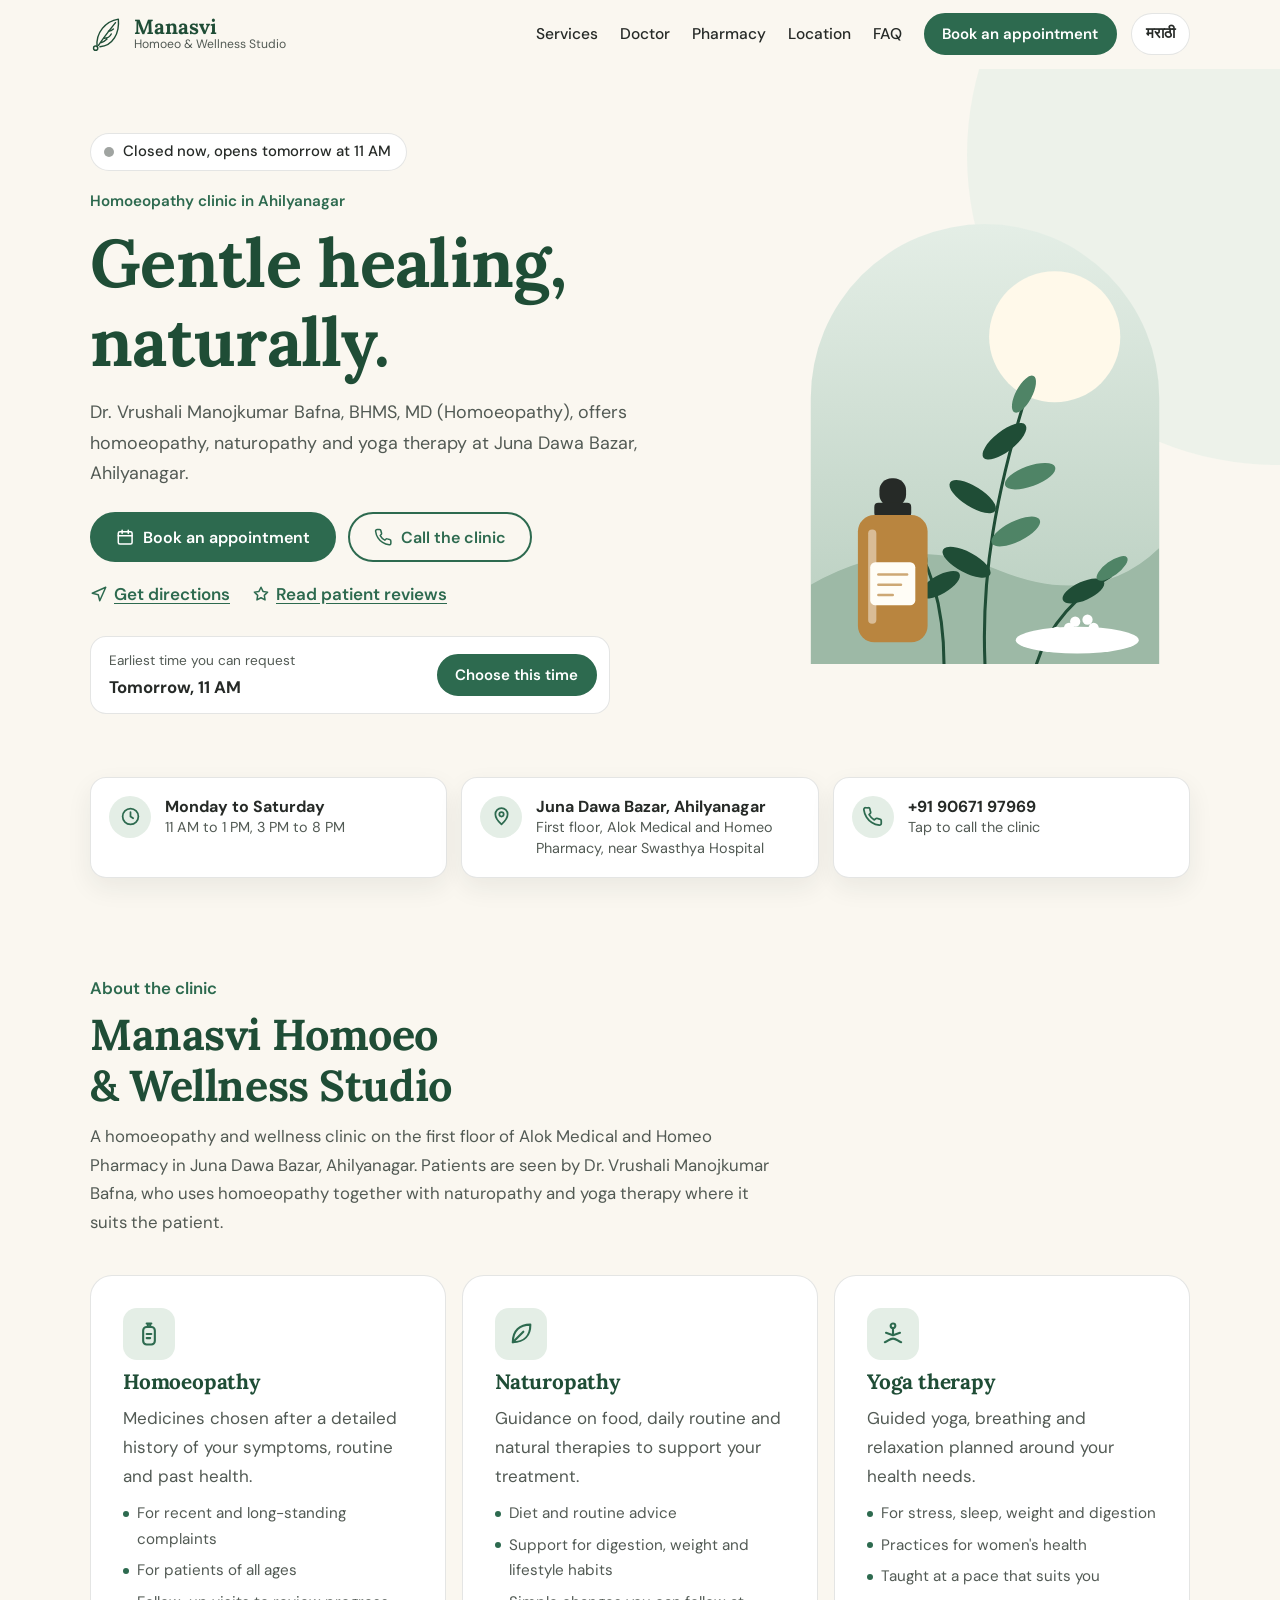
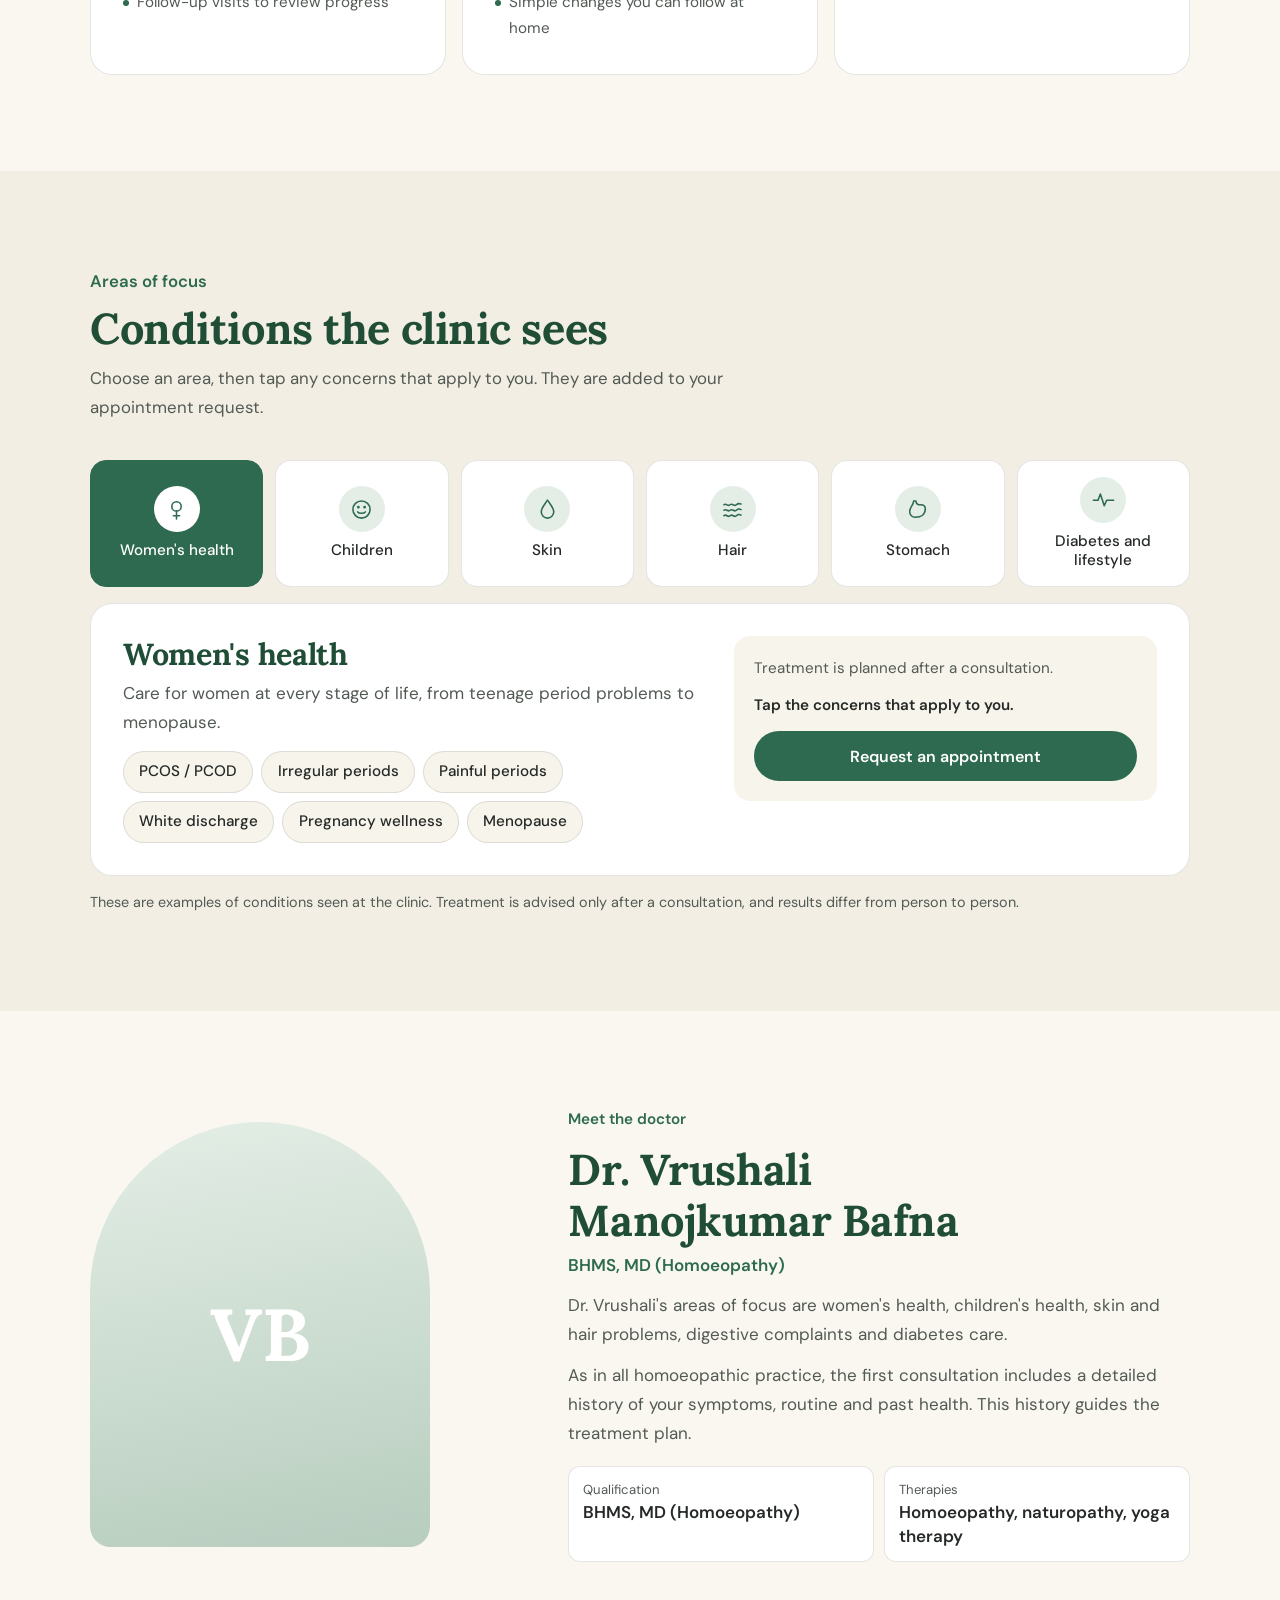
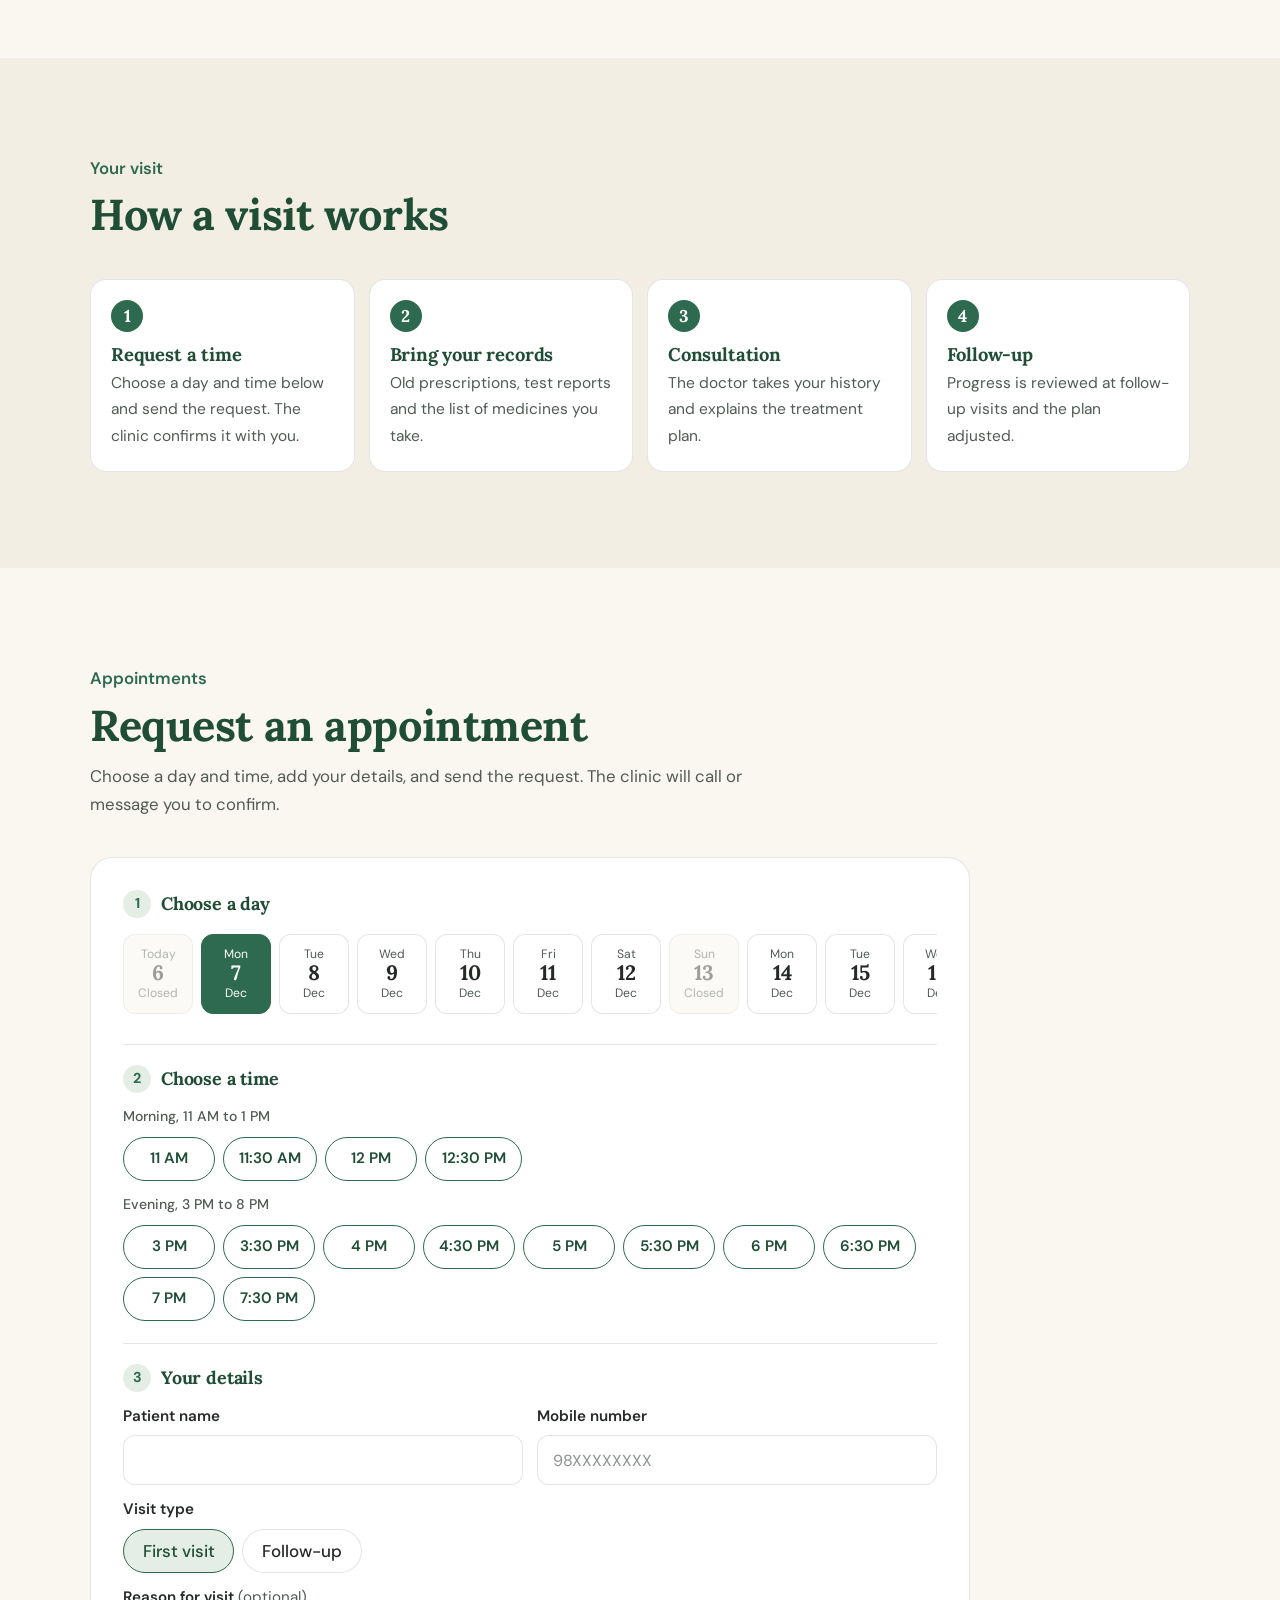
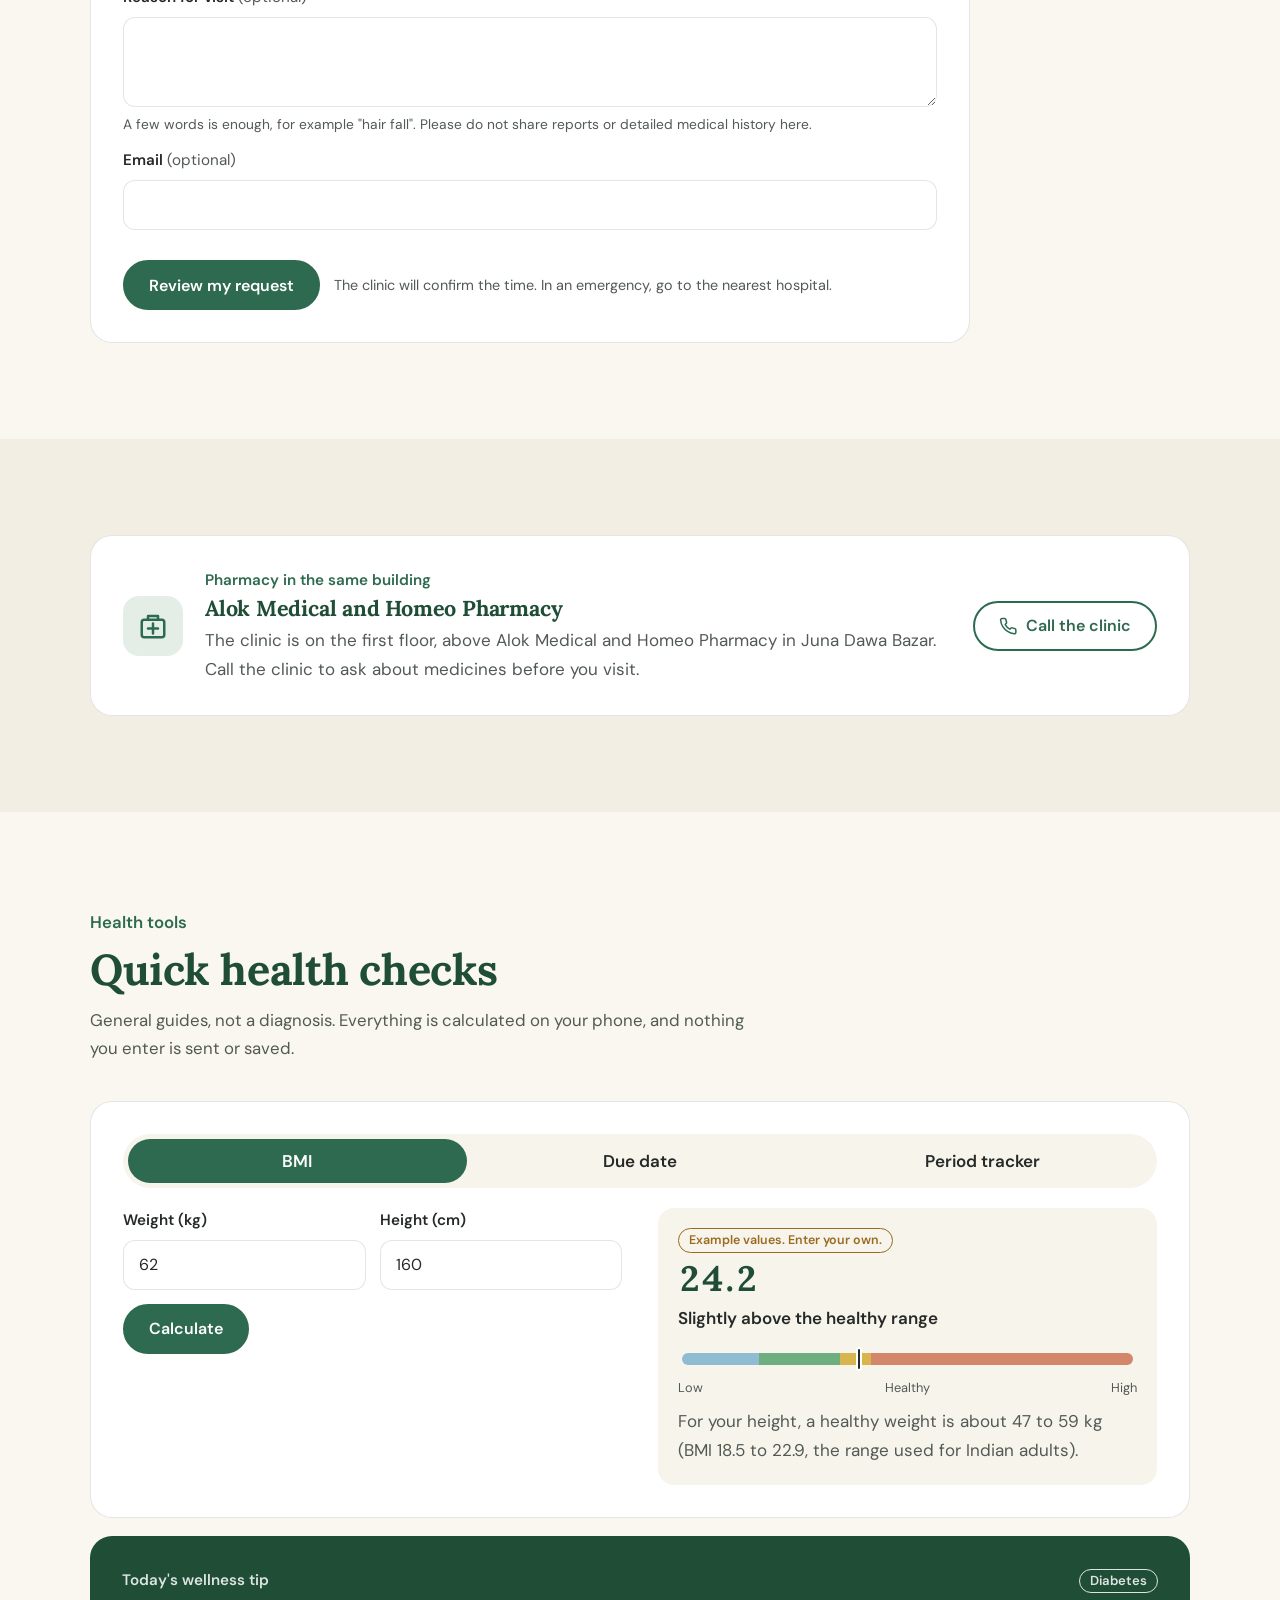
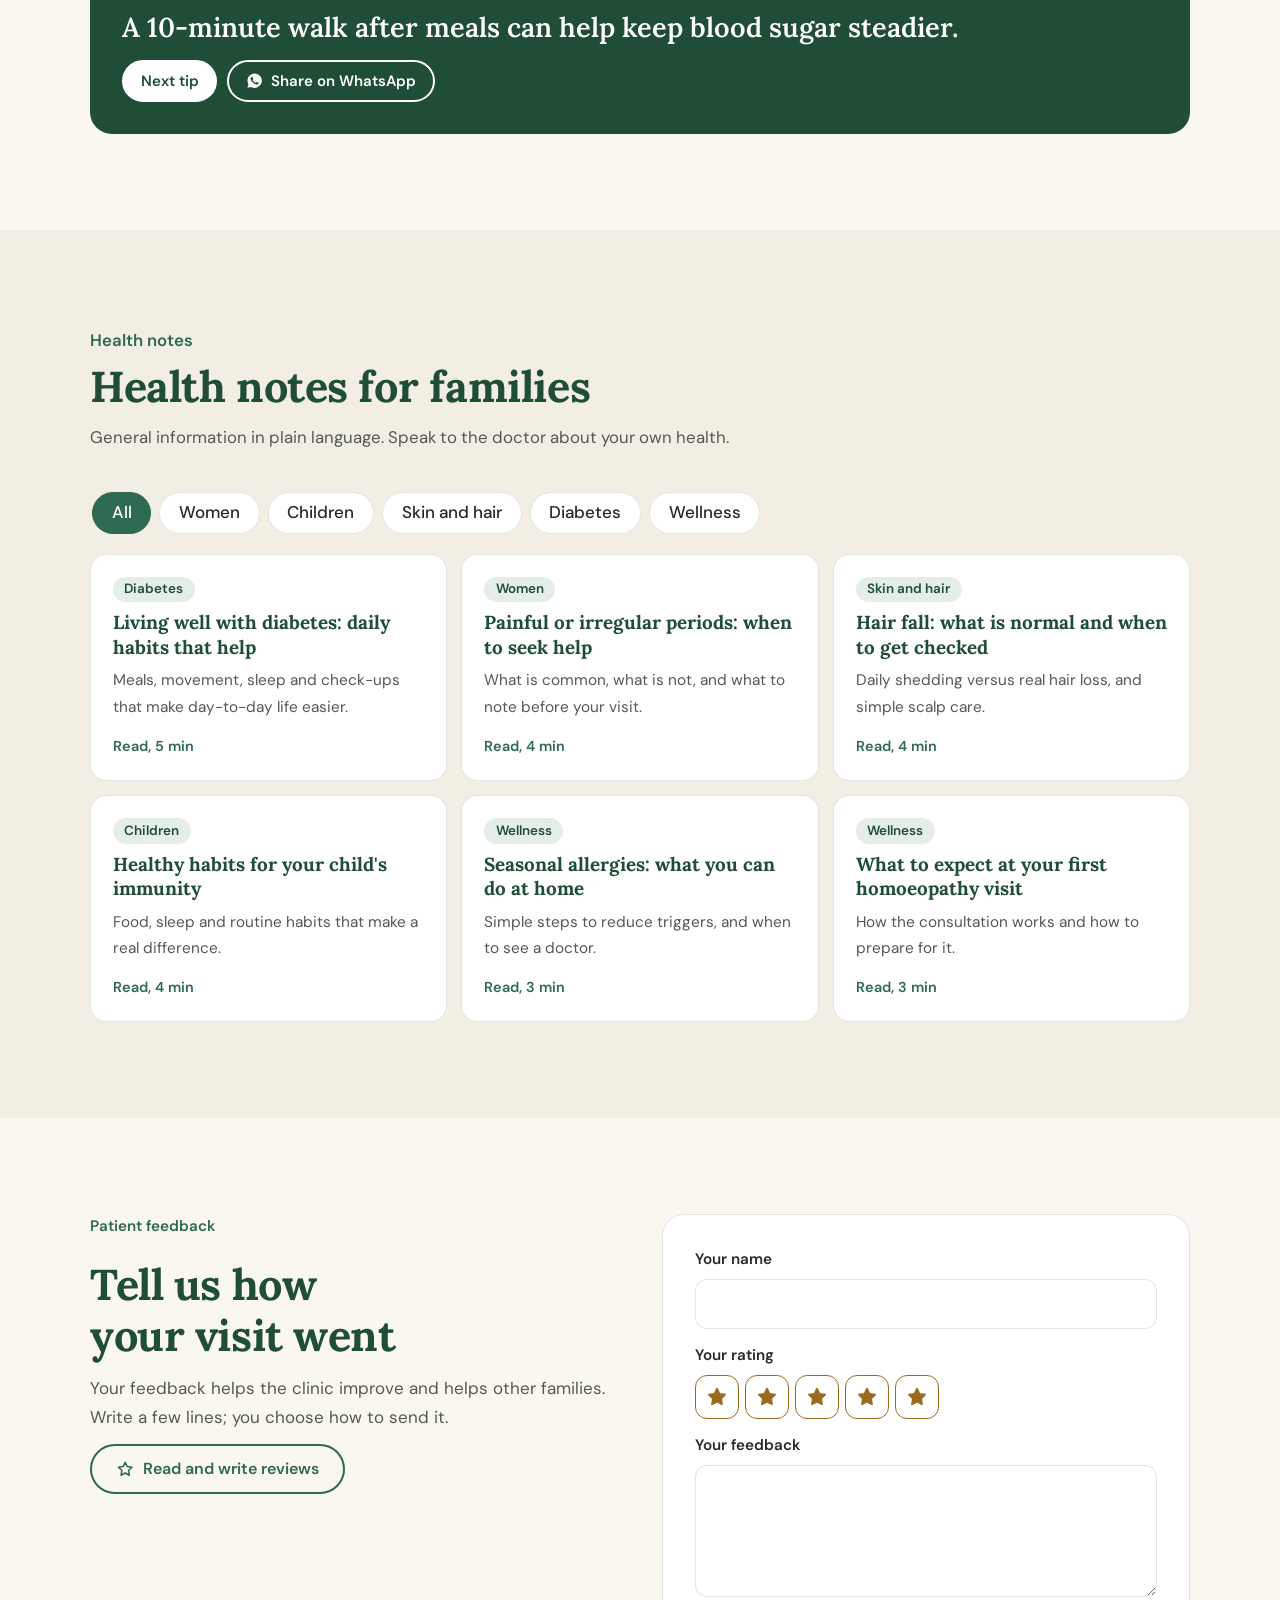
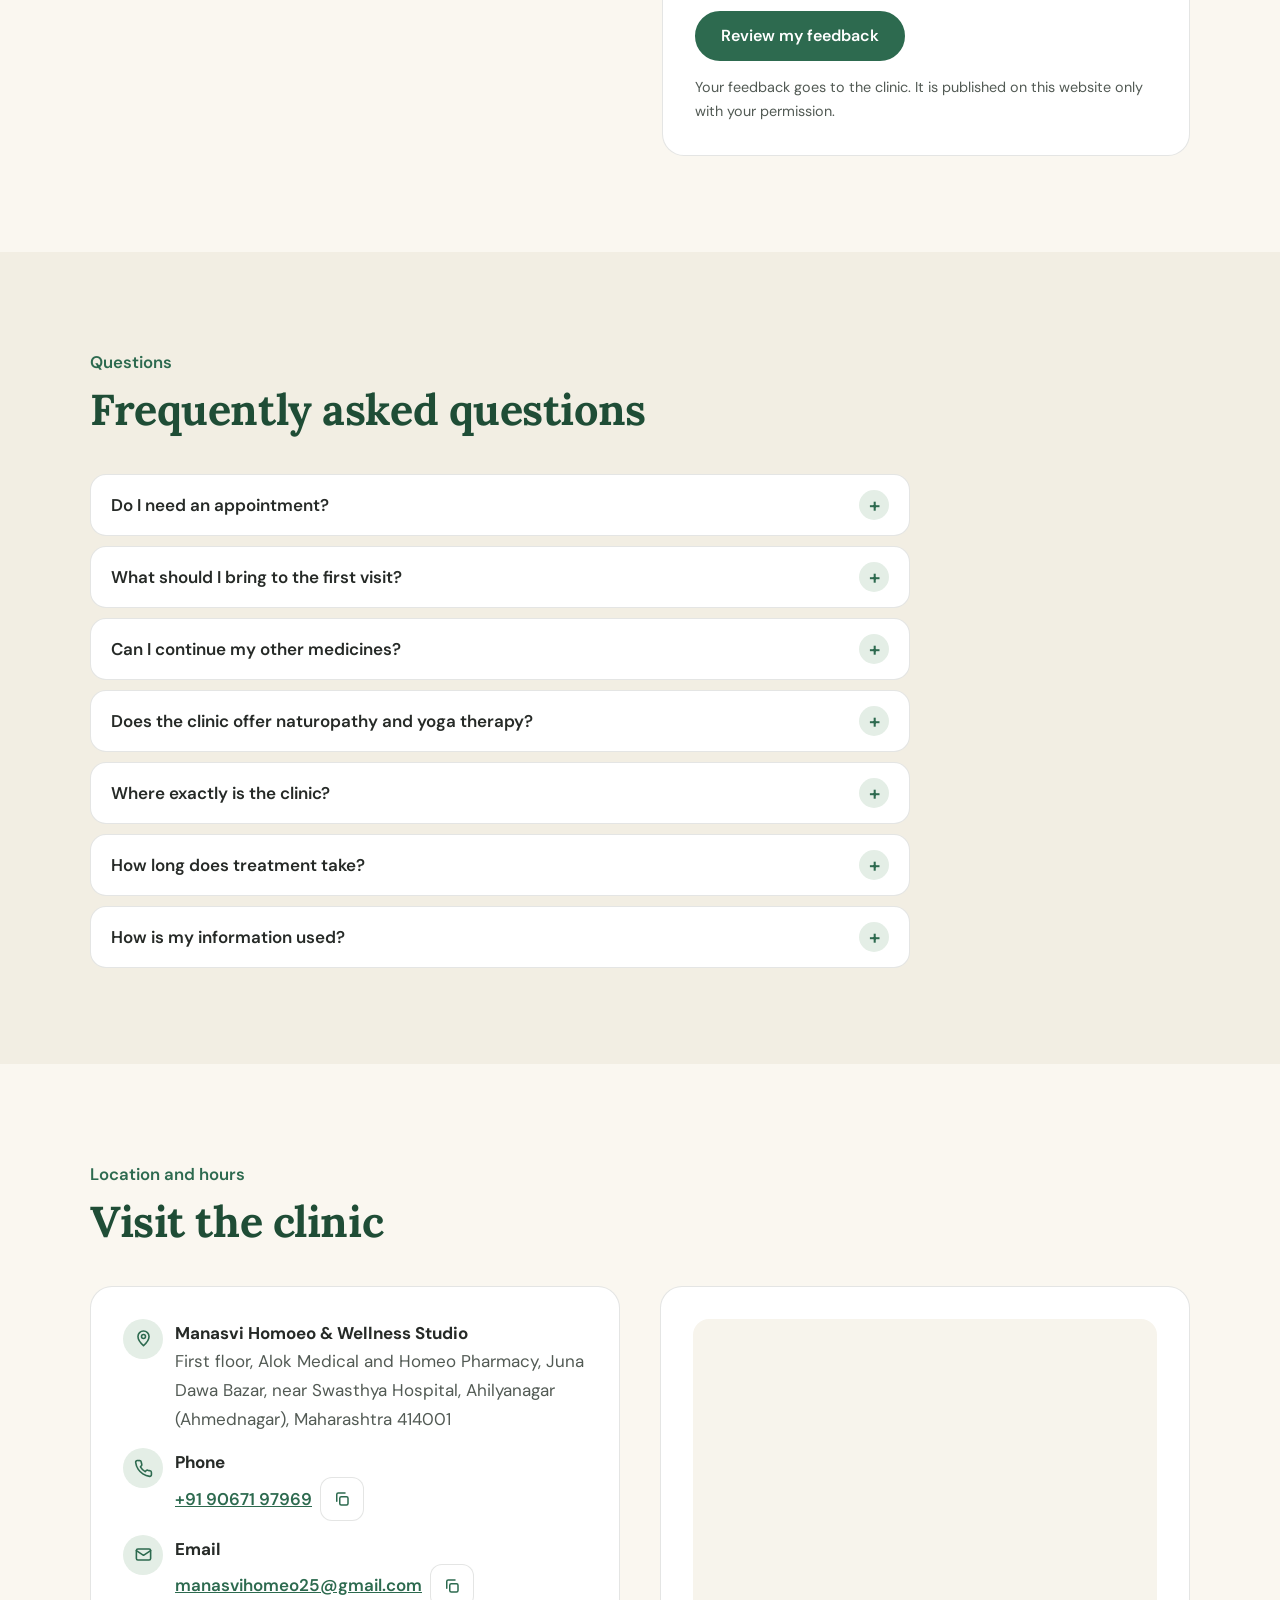
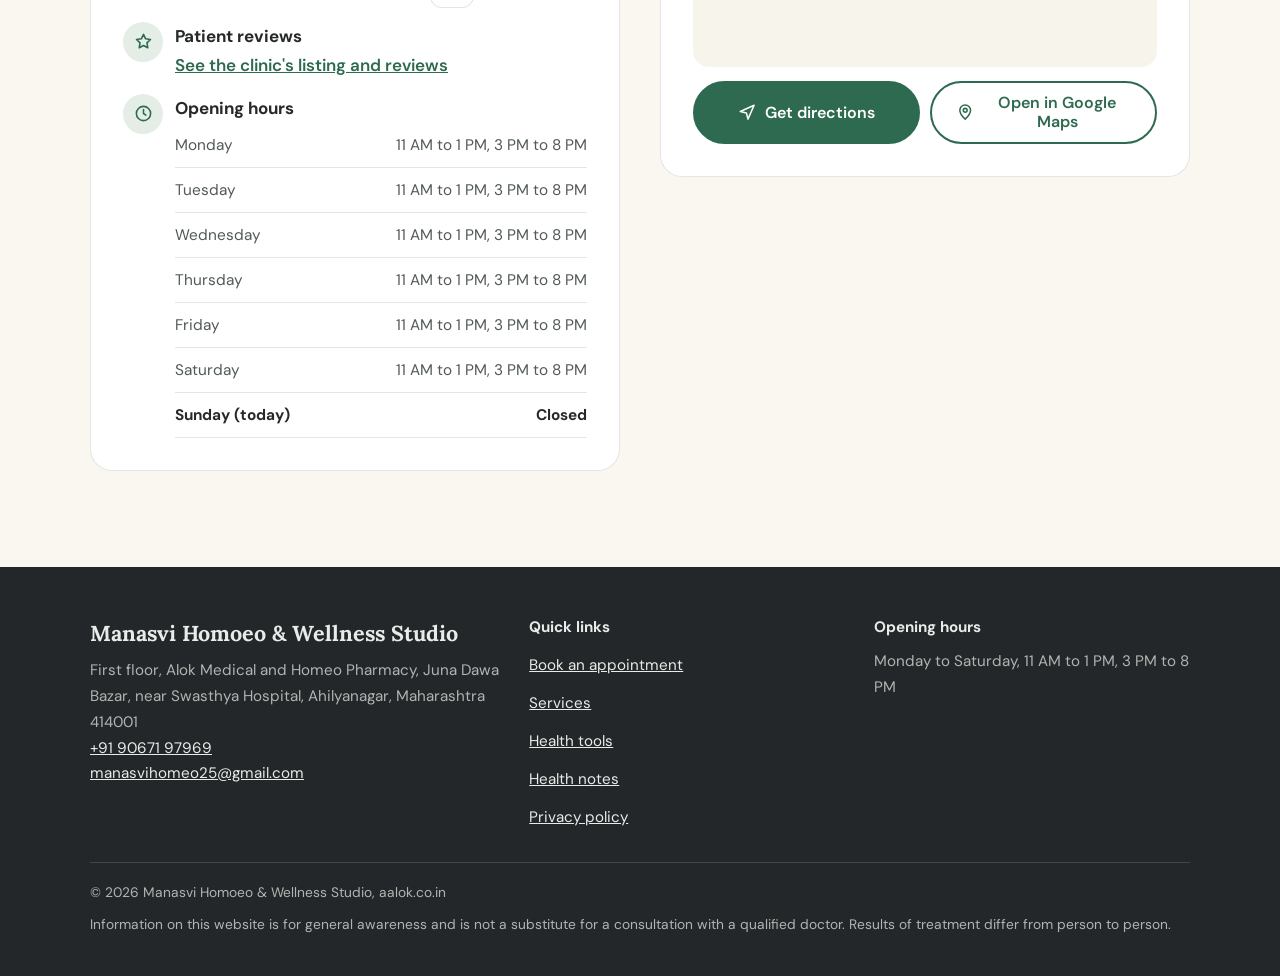
==== index.html @ a39445ac "Add files via upload" ====
<!DOCTYPE html>
<html lang="en">
<head>
<meta charset="utf-8">
<meta name="viewport" content="width=device-width,initial-scale=1,viewport-fit=cover">
<title>Manasvi Homoeo &amp; Wellness Studio | Homoeopathy Clinic in Ahilyanagar</title>
<meta name="claude:viewport-fit-sides" content="cover">
<meta name="description" content="Homoeopathy, naturopathy and yoga therapy with Dr. Vrushali Manojkumar Bafna, BHMS, MD (Homoeopathy), at Juna Dawa Bazar, Ahilyanagar (Ahmednagar). Clinic hours 11 AM to 1 PM and 3 PM to 8 PM. Request an appointment online.">
<link rel="canonical" href="https://aalok.co.in/">
<meta property="og:type" content="website">
<meta property="og:site_name" content="Manasvi Homoeo &amp; Wellness Studio">
<meta property="og:title" content="Manasvi Homoeo &amp; Wellness Studio, Ahilyanagar">
<meta property="og:description" content="Homoeopathy, naturopathy and yoga therapy with Dr. Vrushali Manojkumar Bafna at Juna Dawa Bazar, Ahilyanagar.">
<meta property="og:url" content="https://aalok.co.in/">
<meta property="og:image" content="https://aalok.co.in/images/manasvi-homoeo-ahilyanagar-share.png">
<meta property="og:image:width" content="1200">
<meta property="og:image:height" content="630">
<meta property="og:image:alt" content="Manasvi Homoeo and Wellness Studio, Ahilyanagar">
<meta name="twitter:card" content="summary_large_image">
<meta name="theme-color" content="#FAF7F0">
<link rel="icon" href="data:image/svg+xml,%3Csvg xmlns='http://www.w3.org/2000/svg' viewBox='0 0 64 64'%3E%3Crect width='64' height='64' rx='16' fill='%231F4D36'/%3E%3Cpath d='M16 48C14 28 28 14 48 12c0 22-10 36-32 36z' fill='%23fff'/%3E%3C/svg%3E">
<link rel="preconnect" href="https://fonts.googleapis.com">
<link rel="preconnect" href="https://fonts.gstatic.com" crossorigin>
<link href="https://fonts.googleapis.com/css2?family=DM+Sans:wght@400;500;600;700&family=Lora:wght@600;700&display=swap" rel="stylesheet">
<style>
/* Layout: a calm ivory page with white cards, forest-green actions and charcoal text; one task per band, contact actions always one tap away. */
:root{
  --bg:#FAF7F0; --bg-2:#F2EEE3; --surface:#FFFFFF; --surface-2:#F7F4EC;
  --ink:#262A27; --text:#525A54; --head:#1F4D36;
  --accent:#2D6A4F; --accent-ink:#FFFFFF; --accent-strong:#1F4D36; --accent-soft:#E4EEE6;
  --line:rgba(38,42,39,.12); --shadow:rgba(31,45,36,.07);
  --gold:#9A6B1F; --ok:#2F8F57; --danger:#A12A22; --danger-bg:#FBEAE7; --ok-bg:#E6F2EA;
  --footer-bg:#23272A; --footer-ink:#E8ECE9; --footer-dim:#AEB6B1;
  --wa:#25D366; --wa-ink:#05301A;
  --il-a:#E4EEE6; --il-b:#B7CDBE; --il-sun:#FFF9EA; --il-hill:#9DB9A6; --il-leaf:#1F4D36; --il-leaf2:#4F8466;
  --il-stem:#1F4D36; --il-bottle:#B9853F; --il-cap:#262A27; --il-label:#FFFDF6; --il-shine:rgba(255,255,255,.45); --il-dish:#FFFFFF; --il-pill:#FFFFFF;
  --g1:#8FBCD3; --g2:#6FAF7F; --g3:#D9B54F; --g4:#D3866A;
  --display:'Lora','Noto Serif Devanagari',Georgia,'Times New Roman',serif;
  --body:'DM Sans','Noto Sans Devanagari',system-ui,-apple-system,'Segoe UI',Roboto,Arial,sans-serif;
  --wrap:1140px; --hh:68px; --r-lg:22px; --r-md:16px; --r-sm:12px;
}
@media (prefers-color-scheme: dark){
  :root:not([data-theme="light"]){
    --bg:#131614; --bg-2:#181C19; --surface:#1E2320; --surface-2:#252B27;
    --ink:#ECEFEC; --text:#B3BCB6; --head:#9ED2B2;
    --accent:#7CC39A; --accent-ink:#0D1A12; --accent-strong:#A8DDBE; --accent-soft:#263A2E;
    --line:rgba(236,239,236,.12); --shadow:rgba(0,0,0,.35);
    --gold:#D7AE5B; --ok:#6CCB91; --danger:#F2A69F; --danger-bg:#3A1F1C; --ok-bg:#1F3326;
    --footer-bg:#0D0F0E; --footer-ink:#E3E8E4; --footer-dim:#9AA49E;
    --il-a:#243029; --il-b:#34483B; --il-sun:#3E3E30; --il-hill:#3F5A48; --il-leaf:#9ED2B2; --il-leaf2:#5E9274;
    --il-stem:#9ED2B2; --il-cap:#ECEFEC; --il-label:#F3EEDF; --il-shine:rgba(255,255,255,.3); --il-dish:#DCD6C4;
    color-scheme:dark;
  }
}
:root[data-theme="dark"]{
  --bg:#131614; --bg-2:#181C19; --surface:#1E2320; --surface-2:#252B27;
  --ink:#ECEFEC; --text:#B3BCB6; --head:#9ED2B2;
  --accent:#7CC39A; --accent-ink:#0D1A12; --accent-strong:#A8DDBE; --accent-soft:#263A2E;
  --line:rgba(236,239,236,.12); --shadow:rgba(0,0,0,.35);
  --gold:#D7AE5B; --ok:#6CCB91; --danger:#F2A69F; --danger-bg:#3A1F1C; --ok-bg:#1F3326;
  --footer-bg:#0D0F0E; --footer-ink:#E3E8E4; --footer-dim:#9AA49E;
  --il-a:#243029; --il-b:#34483B; --il-sun:#3E3E30; --il-hill:#3F5A48; --il-leaf:#9ED2B2; --il-leaf2:#5E9274;
  --il-stem:#9ED2B2; --il-cap:#ECEFEC; --il-label:#F3EEDF; --il-shine:rgba(255,255,255,.3); --il-dish:#DCD6C4;
  color-scheme:dark;
}

*{box-sizing:border-box;margin:0;padding:0}
html{scroll-behavior:smooth;scroll-padding-top:calc(var(--hh) + 16px);-webkit-text-size-adjust:100%}
body{font-family:var(--body);font-size:1.0625rem;line-height:1.7;color:var(--text);background:var(--bg);-webkit-font-smoothing:antialiased;overflow-x:hidden}
body::before{content:"";position:fixed;inset:0 0 auto;height:env(safe-area-inset-top,0px);z-index:300;background:var(--bg)}
img,svg{max-width:100%;display:block}
a{color:var(--accent)}
button{font:inherit;color:inherit;cursor:pointer;-webkit-tap-highlight-color:transparent}
h1,h2,h3{font-family:var(--display);font-weight:700;line-height:1.18;color:var(--head);letter-spacing:-.01em;text-wrap:balance}
html[lang="mr"] h1,html[lang="mr"] h2,html[lang="mr"] h3{line-height:1.42;letter-spacing:0}
html[lang="mr"] body{line-height:1.85}
.wrap{max-width:var(--wrap);margin-inline:auto;padding-left:max(20px,env(safe-area-inset-left,0px));padding-right:max(20px,env(safe-area-inset-right,0px))}
.skip{position:absolute;left:-999px;top:8px;background:var(--accent);color:var(--accent-ink);padding:10px 16px;border-radius:10px;z-index:400}
.skip:focus{left:8px}
:focus-visible{outline:3px solid var(--gold);outline-offset:3px;border-radius:8px}
.hidden{display:none!important}
.eyebrow{color:var(--accent);font-weight:600;font-size:.95rem;margin-bottom:8px}
.fine{font-size:.9rem;color:var(--text)}
.num{font-variant-numeric:tabular-nums}
.i{fill:none;stroke:currentColor;stroke-width:2;stroke-linecap:round;stroke-linejoin:round}

/* buttons */
.btn{display:inline-flex;align-items:center;justify-content:center;gap:.55em;min-height:50px;padding:.65em 1.5em;border-radius:999px;border:2px solid var(--accent);background:var(--accent);color:var(--accent-ink);font-weight:600;font-size:1rem;line-height:1.2;text-decoration:none;text-align:center;transition:background .15s,border-color .15s,color .15s}
.btn:hover{background:var(--accent-strong);border-color:var(--accent-strong)}
.btn.outline{background:transparent;color:var(--accent)}
.btn.outline:hover{background:var(--accent-soft)}
.btn.sm{min-height:42px;padding:.35em 1.1em;font-size:.94rem}
.btn svg{width:1.15em;height:1.15em;flex:none}
.btn.wa{background:var(--wa);border-color:var(--wa);color:var(--wa-ink)}
.btn.wa:hover{filter:brightness(.95)}
.btn[aria-busy="true"]{opacity:.75;pointer-events:none}
.spin{width:18px;height:18px;border-radius:50%;border:2.5px solid currentColor;border-right-color:transparent;animation:spin .8s linear infinite}
@keyframes spin{to{transform:rotate(360deg)}}
.textlink{display:inline-flex;align-items:center;gap:6px;min-height:44px;font-weight:600;color:var(--accent);text-decoration:underline;text-underline-offset:3px}
.textlink svg{width:18px;height:18px}
.linkbtn{background:none;border:0;color:var(--accent);font-weight:600;text-decoration:underline;text-underline-offset:3px;min-height:44px;padding:6px 0}
.icon-btn{display:inline-grid;place-items:center;width:44px;height:44px;border-radius:12px;border:1.5px solid var(--line);background:var(--surface);color:var(--accent)}
.icon-btn svg{width:18px;height:18px}

/* header */
.site{position:sticky;top:env(safe-area-inset-top,0px);z-index:200;background:var(--bg);border-bottom:1px solid transparent;transition:border-color .2s,box-shadow .2s}
.site.scrolled{border-color:var(--line);box-shadow:0 4px 18px var(--shadow)}
.bar{display:flex;align-items:center;gap:14px;height:var(--hh)}
.brand{display:flex;align-items:center;gap:10px;text-decoration:none;min-width:0;margin-right:auto;color:var(--head)}
.brand svg{width:34px;height:38px;flex:none}
.brand b{display:block;font-family:var(--display);font-size:1.28rem;font-weight:700;color:var(--head);line-height:1.05}
.brand small{display:block;font-size:.76rem;color:var(--text);line-height:1.25;white-space:nowrap}
.nav{display:flex;align-items:center;gap:22px}
.nav a.link{text-decoration:none;color:var(--ink);font-weight:500;font-size:.97rem}
.nav a.link:hover{color:var(--accent)}
.tools{display:flex;align-items:center;gap:8px}
.lang{min-height:42px;border:1.5px solid var(--line);background:var(--surface);color:var(--ink);border-radius:999px;padding:0 14px;font-weight:600;font-size:.92rem}
.lang:hover{border-color:var(--accent)}
.burger{display:none;width:44px;height:44px;border:1.5px solid var(--line);background:var(--surface);border-radius:12px}
.burger span{display:block;width:20px;height:2px;background:var(--ink);margin:4px auto;transition:.2s}
.burger[aria-expanded="true"] span:nth-child(1){transform:translateY(6px) rotate(45deg)}
.burger[aria-expanded="true"] span:nth-child(2){opacity:0}
.burger[aria-expanded="true"] span:nth-child(3){transform:translateY(-6px) rotate(-45deg)}

/* hero */
.hero{position:relative;overflow:hidden;padding-block:clamp(28px,5vw,72px) clamp(64px,8vw,104px)}
.blob{position:absolute;border-radius:50%;pointer-events:none;background:var(--accent-soft);opacity:.55;width:min(620px,130vw);aspect-ratio:1;right:-24%;top:-30%}
.hero-grid{position:relative;display:grid;grid-template-columns:1.12fr .88fr;gap:clamp(28px,5vw,72px);align-items:center}
.hero-copy{min-width:0}
.status{display:inline-flex;align-items:center;gap:9px;background:var(--surface);border:1px solid var(--line);border-radius:999px;padding:.35em 1em .35em .85em;font-weight:500;font-size:.93rem;color:var(--ink);margin-bottom:18px;max-width:100%}
.dot{width:10px;height:10px;border-radius:50%;background:var(--text);opacity:.55;flex:none}
.status[data-state="open"] .dot{background:var(--ok);opacity:1}
.status[data-state="break"] .dot{background:var(--gold);opacity:1}
.hero h1{font-size:clamp(2.4rem,7vw,4.2rem);margin-bottom:16px}
.hero .sub{font-size:1.12rem;max-width:34em;margin-bottom:24px}
.cta{display:flex;gap:12px;flex-wrap:wrap;align-items:center}
.hero-links{display:flex;flex-wrap:wrap;gap:4px 22px;margin-top:10px}
.next{margin-top:20px;display:flex;align-items:center;justify-content:space-between;gap:12px;flex-wrap:wrap;background:var(--surface);border:1px solid var(--line);border-radius:var(--r-md);padding:12px 12px 12px 18px;max-width:520px}
.next .lbl{display:block;font-size:.85rem;color:var(--text)}
.next b{display:block;color:var(--ink);font-size:1.05rem}
.hero-art{position:relative;max-width:410px;width:100%;margin-left:auto}
.hero-art svg{width:100%;height:auto}
.il-a{stop-color:var(--il-a)}.il-b{stop-color:var(--il-b)}
.il-sun{fill:var(--il-sun)}.il-hill{fill:var(--il-hill)}.il-leaf{fill:var(--il-leaf)}.il-leaf2{fill:var(--il-leaf2)}
.il-stem{fill:none;stroke:var(--il-stem);stroke-width:3;stroke-linecap:round}
.il-bottle{fill:var(--il-bottle)}.il-cap{fill:var(--il-cap)}.il-label{fill:var(--il-label)}.il-shine{fill:var(--il-shine)}
.il-line{stroke:var(--il-bottle);stroke-width:2.5;stroke-linecap:round;opacity:.7}
.il-dish{fill:var(--il-dish)}.il-pill{fill:var(--il-pill)}
.rise{animation:rise .6s ease-out both}
@keyframes rise{from{opacity:.001;transform:translateY(12px)}to{opacity:1;transform:none}}

/* info strip */
.strip-band{position:relative;z-index:2;margin-top:-40px}
.strip{display:grid;grid-template-columns:repeat(3,1fr);gap:14px}
.tile{display:flex;align-items:flex-start;gap:14px;background:var(--surface);border:1px solid var(--line);border-radius:var(--r-md);padding:18px;text-decoration:none;color:var(--text);box-shadow:0 10px 26px var(--shadow);min-width:0}
.tile:hover{border-color:var(--accent)}
.tile .ic{width:42px;height:42px;border-radius:50%;background:var(--accent-soft);color:var(--accent);display:grid;place-items:center;flex:none}
.tile .ic svg{width:21px;height:21px}
.tile > span{min-width:0}
.tile b{display:block;color:var(--ink);font-size:1rem;line-height:1.35}
.tile span span{display:block;font-size:.9rem;line-height:1.45}

/* sections */
section.band{padding-block:clamp(56px,8vw,96px)}
.band.alt{background:var(--bg-2)}
.head{max-width:680px;margin-bottom:clamp(22px,4vw,38px)}
.head h2{font-size:clamp(1.8rem,4.8vw,2.7rem);margin-bottom:10px}
.head p{font-size:1.05rem}
.card{background:var(--surface);border:1px solid var(--line);border-radius:var(--r-lg);padding:clamp(20px,4vw,32px)}

/* services */
.keyfacts{display:flex;flex-wrap:wrap;gap:8px;margin-top:16px}
.keyfacts span{background:var(--surface);border:1px solid var(--line);border-radius:999px;padding:.3em .95em;font-size:.92rem;color:var(--ink);font-weight:500}
.three{display:grid;grid-template-columns:repeat(3,1fr);gap:16px}
.therapy{display:grid;gap:10px;align-content:start}
.therapy .ic{width:52px;height:52px;border-radius:14px;background:var(--accent-soft);color:var(--accent);display:grid;place-items:center}
.therapy .ic svg{width:28px;height:28px;fill:none;stroke:currentColor;stroke-width:1.8;stroke-linecap:round;stroke-linejoin:round}
.therapy h3{font-size:1.3rem}
.therapy ul{list-style:none;display:grid;gap:6px;font-size:.95rem}
.therapy li{display:flex;gap:8px}
.therapy li::before{content:"";width:6px;height:6px;border-radius:50%;background:var(--accent);margin-top:.65em;flex:none}

/* conditions */
.cgrid{display:grid;grid-template-columns:repeat(6,1fr);gap:12px;margin-bottom:16px}
.cc{display:flex;flex-direction:column;align-items:center;justify-content:center;gap:9px;text-align:center;padding:16px 8px;min-height:116px;background:var(--surface);border:1.5px solid var(--line);border-radius:var(--r-md);color:var(--ink);font-weight:500;font-size:.95rem;line-height:1.25;transition:background .15s,border-color .15s,color .15s}
.cc:hover{border-color:var(--accent)}
.cc .ic{width:46px;height:46px;border-radius:50%;background:var(--accent-soft);color:var(--accent);display:grid;place-items:center}
.cc .ic svg{width:25px;height:25px;fill:none;stroke:currentColor;stroke-width:2;stroke-linecap:round;stroke-linejoin:round}
.cc[aria-selected="true"]{background:var(--accent);border-color:var(--accent);color:var(--accent-ink)}
.cc[aria-selected="true"] .ic{background:var(--surface);color:var(--accent)}
.panel{display:grid;grid-template-columns:1.35fr 1fr;gap:clamp(18px,4vw,40px);align-items:start}
.panel.swap>*{animation:rise .3s ease-out}
.panel h3{font-size:clamp(1.45rem,3.6vw,1.9rem);margin-bottom:8px}
.chips{display:flex;flex-wrap:wrap;gap:8px;margin-top:14px}
.chip{min-height:42px;background:var(--surface-2);color:var(--ink);border:1.5px solid var(--line);border-radius:999px;padding:.3em 1em;font-size:.95rem;font-weight:500;display:inline-flex;align-items:center;gap:6px}
.chip:hover{border-color:var(--accent)}
.chip[aria-pressed="true"]{background:var(--accent-soft);border-color:var(--accent);color:var(--head)}
.chip[aria-pressed="true"]::before{content:"✓";font-weight:700;color:var(--accent)}
.panel .side{background:var(--surface-2);border-radius:var(--r-md);padding:20px;display:grid;gap:12px}
.panel .side p{font-size:.95rem}
.picked{font-weight:600;color:var(--ink)}

/* doctor */
.about-grid{display:grid;grid-template-columns:.8fr 1.2fr;gap:clamp(24px,5vw,64px);align-items:center}
.photo{position:relative;aspect-ratio:4/5;max-width:340px;width:100%;border-radius:180px 180px var(--r-lg) var(--r-lg);overflow:hidden;background:linear-gradient(170deg,var(--il-a),var(--il-b));display:grid;place-items:center}
.photo .mono{font-family:var(--display);font-size:clamp(3.4rem,10vw,4.6rem);color:var(--surface);font-weight:700}
.photo img{position:absolute;inset:0;width:100%;height:100%;object-fit:cover}
.about-copy{min-width:0}
.about-copy h2{font-size:clamp(1.8rem,4.8vw,2.7rem);margin-bottom:4px}
.cred{color:var(--accent);font-weight:600;margin-bottom:14px}
.about-copy p{max-width:38em;margin-bottom:12px}
.facts{display:grid;grid-template-columns:repeat(2,1fr);gap:10px;margin-top:18px}
.facts div{background:var(--surface);border:1px solid var(--line);border-radius:var(--r-sm);padding:12px 14px}
.facts dt{font-size:.82rem;color:var(--text)}
.facts dd{font-weight:600;color:var(--ink);line-height:1.4}

/* steps */
.steps{list-style:none;counter-reset:s;display:grid;grid-template-columns:repeat(4,1fr);gap:14px}
.steps li{position:relative;background:var(--surface);border:1px solid var(--line);border-radius:var(--r-md);padding:64px 20px 22px}
.steps li::before{counter-increment:s;content:counter(s);position:absolute;left:20px;top:20px;width:32px;height:32px;border-radius:50%;background:var(--accent);color:var(--accent-ink);display:grid;place-items:center;font-family:var(--display);font-weight:700}
.steps h3{font-size:1.15rem;margin-bottom:4px}
.steps p{font-size:.97rem}

/* booking */
.bk{max-width:880px}
.bk-step{display:grid;gap:12px;padding-bottom:22px;border-bottom:1px solid var(--line);margin-bottom:20px}
.bk-step h3{font-size:1.12rem;display:flex;align-items:center;gap:10px}
.bk-step h3 .n{width:28px;height:28px;border-radius:50%;background:var(--accent-soft);color:var(--accent);display:grid;place-items:center;font-size:.9rem;font-family:var(--body);font-weight:700}
.days{display:flex;gap:8px;overflow-x:auto;padding:4px 2px 8px;scroll-snap-type:x mandatory}
.day{flex:none;scroll-snap-align:start;width:70px;min-height:80px;border:1.5px solid var(--line);background:var(--surface);border-radius:var(--r-sm);display:grid;place-items:center;align-content:center;line-height:1.2;color:var(--ink)}
.day small{font-size:.76rem;color:var(--text)}
.day b{font-size:1.3rem;font-family:var(--display)}
.day:hover:not(:disabled){border-color:var(--accent)}
.day[aria-pressed="true"]{background:var(--accent);border-color:var(--accent);color:var(--accent-ink)}
.day[aria-pressed="true"] small{color:var(--accent-ink)}
.day:disabled{opacity:.45;cursor:not-allowed;background:var(--surface-2)}
.slot-group{display:grid;gap:8px}
.slot-group .lbl{font-size:.88rem;color:var(--text);font-weight:500}
.slots{display:flex;flex-wrap:wrap;gap:8px}
.slot{min-height:44px;min-width:92px;border:1.5px solid var(--accent);background:var(--surface);color:var(--head);border-radius:999px;padding:.3em 1em;font-weight:600;font-size:.95rem}
.slot:hover{background:var(--accent-soft)}
.slot[aria-pressed="true"]{background:var(--accent);color:var(--accent-ink)}
.slotmsg{color:var(--text);font-size:.95rem}
.seg{display:flex;flex-wrap:wrap;gap:8px}
.seg button{min-height:44px;border:1.5px solid var(--line);background:var(--surface);border-radius:999px;padding:.3em 1.1em;font-weight:500;color:var(--ink)}
.seg button[aria-checked="true"]{background:var(--accent-soft);border-color:var(--accent);color:var(--head)}
.row{display:grid;grid-template-columns:1fr 1fr;gap:14px}
.field{display:grid;gap:6px;min-width:0}
label,.label{font-weight:600;font-size:.95rem;color:var(--ink)}
.opt,.hint{font-weight:400;color:var(--text)}
.hint{font-size:.86rem}
input,select,textarea{width:100%;font:inherit;font-size:1rem;min-height:50px;padding:.65em .95em;border:1.5px solid var(--line);border-radius:var(--r-sm);background:var(--surface);color:var(--ink)}
textarea{min-height:90px;resize:vertical}
input::placeholder,textarea::placeholder{color:var(--text);opacity:.65}
input:focus,select:focus,textarea:focus{outline:3px solid var(--accent-soft);border-color:var(--accent)}
input[aria-invalid="true"]{border-color:var(--danger)}
.err{background:var(--danger-bg);color:var(--danger);border-radius:var(--r-sm);padding:12px 16px;font-weight:500}
.okmsg{background:var(--ok-bg);color:var(--ink);border-radius:var(--r-sm);padding:14px 16px;font-weight:500;border-left:4px solid var(--ok)}
.submit-row{display:flex;flex-wrap:wrap;align-items:center;gap:14px}
.done{display:grid;gap:16px}
.done h3{font-size:1.4rem}
.sum{display:grid;background:var(--surface-2);border-radius:var(--r-md);padding:6px 18px}
.sum div{display:flex;justify-content:space-between;gap:14px;padding:9px 0;border-bottom:1px solid var(--line)}
.sum div:last-child{border-bottom:0}
.sum span{color:var(--text)}
.sum b{color:var(--ink);text-align:right;word-break:break-word}
.actions{display:grid;grid-template-columns:1fr 1fr;gap:10px}
.actions .btn{width:100%}
.actions .wide{grid-column:1/-1}
.calbox{display:grid;gap:12px;margin-bottom:22px;padding:18px;border-radius:var(--r-md);background:var(--accent-soft)}

/* pharmacy */
.pharm{display:grid;grid-template-columns:auto 1fr auto;gap:18px 22px;align-items:center}
.pharm .ic{width:60px;height:60px;border-radius:16px;background:var(--accent-soft);color:var(--accent);display:grid;place-items:center}
.pharm .ic svg{width:30px;height:30px}
.pharm h3{font-size:1.35rem;margin-bottom:4px}

/* tools */
.tabs{display:flex;gap:4px;background:var(--surface-2);border-radius:999px;padding:5px;margin-bottom:20px;overflow-x:auto}
.tabs button{flex:1;min-height:44px;border:0;background:transparent;border-radius:999px;font-weight:600;color:var(--ink);white-space:nowrap;padding:0 14px}
.tabs button[aria-selected="true"]{background:var(--accent);color:var(--accent-ink)}
.tool-grid{display:grid;grid-template-columns:1fr 1fr;gap:clamp(16px,4vw,36px);align-items:start}
.pane form{display:grid;gap:14px}
.result{background:var(--surface-2);border-radius:var(--r-md);padding:20px;min-height:150px;display:grid;gap:8px;align-content:start}
.result .big{font-family:var(--display);font-size:2.2rem;font-weight:700;color:var(--head);line-height:1}
.result .what{font-weight:600;color:var(--ink)}
.example{justify-self:start;font-size:.78rem;font-weight:600;color:var(--gold);border:1px solid var(--gold);border-radius:999px;padding:1px 10px}
.gauge{position:relative;height:12px;border-radius:999px;margin:12px 4px 4px;background:linear-gradient(90deg,var(--g1) 0 17%,var(--g2) 17% 35%,var(--g3) 35% 42%,var(--g4) 42% 100%)}
.gauge i{position:absolute;top:-6px;width:6px;height:24px;margin-left:-3px;background:var(--ink);border:2px solid var(--surface);border-radius:4px;transition:left .4s ease}
.scale{display:flex;justify-content:space-between;font-size:.8rem;color:var(--text)}
.dates{list-style:none;display:grid;gap:8px}
.dates li{display:flex;justify-content:space-between;gap:10px;background:var(--surface);border-radius:var(--r-sm);padding:10px 14px;color:var(--ink)}
.dates li b{color:var(--head)}
.tipcard{display:grid;gap:14px;margin-top:18px;background:var(--accent-strong);color:var(--accent-ink);border-radius:var(--r-lg);padding:clamp(20px,4vw,32px)}
.tipcard .eyebrow{color:var(--accent-ink);opacity:.85;margin:0}
.tip-text{font-family:var(--display);font-size:clamp(1.25rem,3.2vw,1.7rem);line-height:1.4;font-weight:600;max-width:32em}
.tip-text.swap{animation:rise .3s ease-out}
.tip-foot{display:flex;flex-wrap:wrap;justify-content:space-between;align-items:center;gap:12px}
.chip-tag{font-size:.82rem;font-weight:600;border:1px solid currentColor;border-radius:999px;padding:0 10px;opacity:.85}
.tip-btns{display:flex;gap:10px;flex-wrap:wrap}
.tipcard .btn{background:var(--accent-ink);color:var(--accent-strong);border-color:var(--accent-ink)}
.tipcard .btn.outline{background:transparent;color:var(--accent-ink)}

/* blog */
.filters{display:flex;gap:8px;overflow-x:auto;padding:2px 2px 10px;margin-bottom:10px;scrollbar-width:none}
.filters::-webkit-scrollbar{display:none}
.filters button{flex:none;min-height:42px;border:1.5px solid var(--line);background:var(--surface);border-radius:999px;padding:.3em 1.1em;font-weight:500;color:var(--ink)}
.filters button[aria-pressed="true"]{background:var(--accent);border-color:var(--accent);color:var(--accent-ink)}
.posts{list-style:none;display:grid;grid-template-columns:repeat(3,1fr);gap:14px}
.posts a{display:flex;flex-direction:column;height:100%;gap:8px;background:var(--surface);border:1px solid var(--line);border-radius:var(--r-md);padding:22px;text-decoration:none;color:var(--text)}
.posts a:hover{border-color:var(--accent)}
.posts .c{align-self:flex-start;background:var(--accent-soft);color:var(--head);border-radius:999px;padding:.1em .85em;font-size:.84rem;font-weight:600}
.posts .t{font-family:var(--display);font-weight:700;font-size:1.18rem;line-height:1.3;color:var(--head)}
.posts .d{font-size:.96rem}
.posts .m{margin-top:auto;padding-top:6px;color:var(--accent);font-weight:600;font-size:.9rem}

/* feedback */
.fb-grid{display:grid;grid-template-columns:1fr 1fr;gap:clamp(18px,4vw,44px);align-items:start}
.fb-note{display:grid;gap:12px;align-content:start;min-width:0}
.fb-note h2{font-size:clamp(1.8rem,4.8vw,2.7rem)}
.quote{font-family:var(--display);font-size:clamp(1.25rem,3vw,1.7rem);line-height:1.4;color:var(--ink)}
.quote-by{color:var(--accent);font-weight:600}
.ctrl{display:flex;gap:10px}
.stars{display:flex;gap:6px}
.stars button{width:44px;height:44px;border:1.5px solid var(--line);background:var(--surface);border-radius:12px;color:var(--text);display:grid;place-items:center}
.stars button svg{width:22px;height:22px}
.stars button.on{color:var(--gold);border-color:var(--gold)}
.stars button.on svg{fill:var(--gold)}

/* faq */
.faq-list{max-width:820px;display:grid;gap:10px}
details{background:var(--surface);border:1px solid var(--line);border-radius:var(--r-md);padding:0 20px}
summary{list-style:none;cursor:pointer;display:flex;justify-content:space-between;gap:14px;align-items:center;min-height:60px;padding:10px 0;font-weight:600;color:var(--ink)}
summary::-webkit-details-marker{display:none}
summary::after{content:"+";flex:none;width:30px;height:30px;border-radius:50%;background:var(--accent-soft);color:var(--accent);display:grid;place-items:center;font-size:1.25rem;line-height:1;transition:transform .2s}
details[open] summary::after{transform:rotate(45deg)}
details p{padding:0 0 18px;max-width:62ch}

/* contact */
.contact-grid{display:grid;grid-template-columns:1fr 1fr;gap:clamp(18px,4vw,40px);align-items:start}
.contact-grid > *{min-width:0}
.c-list{display:grid;gap:14px}
.c-row{display:flex;gap:12px;align-items:flex-start}
.c-row .ic{width:40px;height:40px;border-radius:50%;background:var(--accent-soft);color:var(--accent);display:grid;place-items:center;flex:none}
.c-row .ic svg{width:19px;height:19px}
.c-row > div{min-width:0;flex:1}
.c-row b{display:block;color:var(--ink)}
.c-row .val{display:flex;align-items:center;gap:8px;flex-wrap:wrap;word-break:break-word}
.c-row .val a{font-weight:600}
.hours{width:100%;border-collapse:collapse;font-variant-numeric:tabular-nums}
.hours td{padding:9px 0;border-bottom:1px solid var(--line);font-size:.96rem}
.hours td:last-child{text-align:right}
.hours tr.today td{font-weight:700;color:var(--ink)}
.mapbox{display:grid;gap:14px}
.mapframe{width:100%;aspect-ratio:4/3;max-width:100%;border:0;border-radius:var(--r-md);background:var(--surface-2)}
.addr-card{background:var(--surface-2);border-radius:var(--r-md);padding:18px;display:grid;gap:6px}
.addr-card b{color:var(--ink);font-size:1.05rem}
.map-actions{display:grid;grid-template-columns:1fr 1fr;gap:10px}

/* footer */
footer{background:var(--footer-bg);color:var(--footer-ink);padding-block:48px 40px;font-size:.95rem}
.f-grid{display:grid;grid-template-columns:1.3fr 1fr 1fr;gap:28px}
footer b{color:var(--footer-ink);display:block;margin-bottom:8px}
footer a{color:var(--footer-ink)}
footer ul{list-style:none;display:grid;gap:4px}
footer li a{display:inline-block;padding:4px 0}
footer .dim{color:var(--footer-dim)}
.f-brand{font-family:var(--display);font-size:1.35rem;font-weight:700;margin-bottom:6px}
.f-bottom{margin-top:28px;padding-top:18px;border-top:1px solid rgba(255,255,255,.14);display:grid;gap:8px;font-size:.86rem;color:var(--footer-dim)}

/* chat sheet */
.fab{position:fixed;right:calc(20px + env(safe-area-inset-right,0px));bottom:calc(20px + env(safe-area-inset-bottom,0px));z-index:150;display:flex;align-items:center;gap:8px;background:var(--wa);color:var(--wa-ink);border:0;border-radius:999px;padding:.75em 1.2em;font-weight:700;box-shadow:0 10px 24px var(--shadow)}
.fab svg{width:20px;height:20px}
.fab{opacity:0;visibility:hidden;transform:translateY(8px);transition:opacity .2s,transform .2s,visibility .2s}
.fab.show{opacity:1;visibility:visible;transform:none}
.sheet-back{position:fixed;inset:0;z-index:450;background:rgba(10,14,12,.45);opacity:0;visibility:hidden;transition:.2s}
.sheet-back.open{opacity:1;visibility:visible}
.sheet{position:fixed;left:0;right:0;bottom:0;z-index:460;background:var(--surface);border-radius:22px 22px 0 0;max-width:520px;margin-inline:auto;padding:16px max(20px,env(safe-area-inset-right,0px)) calc(22px + env(safe-area-inset-bottom,0px)) max(20px,env(safe-area-inset-left,0px));transform:translateY(105%);visibility:hidden;transition:transform .25s ease,visibility .25s;box-shadow:0 -10px 40px var(--shadow)}
.sheet.open{transform:none;visibility:visible}
.sheet .grab{width:44px;height:5px;border-radius:9px;background:var(--line);margin:0 auto 12px}
.sheet-head{display:flex;justify-content:space-between;align-items:center;gap:10px;margin-bottom:6px}
.sheet h3{font-size:1.25rem}
.sheet .who{font-size:.92rem;margin-bottom:12px}
.qlist{display:grid;gap:8px}
.q{display:flex;align-items:center;justify-content:space-between;gap:12px;min-height:50px;padding:10px 16px;border:1.5px solid var(--line);border-radius:var(--r-sm);text-decoration:none;color:var(--ink);font-weight:500;background:var(--surface)}
.q:hover{border-color:var(--accent)}
.q svg{width:18px;height:18px;color:var(--accent);flex:none}

/* reader (articles + privacy) */
.reader{position:fixed;inset:0;z-index:500;background:var(--bg);overflow-y:auto;overscroll-behavior:contain;transform:translateY(100%);visibility:hidden;transition:transform .3s ease,visibility .3s;padding-top:env(safe-area-inset-top,0px)}
.reader.open{transform:none;visibility:visible}
.reader .top{position:sticky;top:0;z-index:2;background:var(--bg);border-bottom:1px solid var(--line)}
.reader .top .wrap{display:flex;align-items:center;min-height:60px}
.reader .rbar{position:absolute;left:0;bottom:-1px;height:3px;width:0;background:var(--accent)}
.site .bar > .btn{flex:none}
.post{max-width:700px;margin:0 auto;padding-block:clamp(28px,6vw,56px) 80px}
.post .c{color:var(--accent);font-weight:600}
.post h1{font-size:clamp(1.9rem,6vw,2.8rem);margin:8px 0 14px}
.post .lead{font-size:1.15rem;margin-bottom:16px}
.post h2{font-size:1.4rem;margin:28px 0 8px}
.post p{margin-bottom:12px}
.post ul{padding-left:1.2em;display:grid;gap:6px;margin-bottom:12px}
.cta-box{margin-top:36px;background:var(--bg-2);border-radius:var(--r-lg);padding:24px;display:flex;gap:16px;flex-wrap:wrap;align-items:center;justify-content:space-between}
.cta-box p{margin:0;font-family:var(--display);font-weight:700;font-size:1.22rem;color:var(--head);max-width:20em;line-height:1.3}
.prog{position:fixed;left:0;top:0;height:3px;background:var(--accent);width:0;z-index:300}

/* mobile bar, toast */
.mbar{display:none}
.toast{position:fixed;left:50%;bottom:calc(96px + env(safe-area-inset-bottom,0px));transform:translate(-50%,16px);background:var(--ink);color:var(--bg);padding:10px 18px;border-radius:999px;font-weight:600;font-size:.95rem;opacity:0;pointer-events:none;transition:.2s;z-index:600;max-width:90vw;text-align:center}
.toast.show{opacity:1;transform:translate(-50%,0)}

@media (max-width:1060px){
  .burger{display:block}
  .nav{position:fixed;left:0;right:0;top:calc(var(--hh) + env(safe-area-inset-top,0px));bottom:0;background:var(--bg);flex-direction:column;align-items:stretch;gap:0;padding:6px max(20px,env(safe-area-inset-right,0px)) 40px max(20px,env(safe-area-inset-left,0px));overflow-y:auto;visibility:hidden;opacity:0;transition:opacity .2s,visibility .2s}
  .nav.open{visibility:visible;opacity:1}
  .nav a.link{font-family:var(--display);font-weight:600;font-size:1.3rem;padding:14px 0;border-bottom:1px solid var(--line);color:var(--head)}
  .nav .btn{margin-top:20px}
  .cgrid{grid-template-columns:repeat(3,1fr)}
  .posts{grid-template-columns:repeat(2,1fr)}
}
@media (max-width:860px){
  .hero-grid,.panel,.about-grid,.tool-grid,.fb-grid,.contact-grid{grid-template-columns:1fr}
  .hero-art{max-width:280px;margin:0 auto}
  .strip{grid-template-columns:1fr;gap:10px}
  .strip-band{margin-top:-36px}
  .three{grid-template-columns:1fr}
  .steps{grid-template-columns:1fr 1fr}
  .photo{max-width:260px;margin:0 auto}
  .pharm{grid-template-columns:auto 1fr}
  .pharm .btn{grid-column:1/-1}
  .f-grid{grid-template-columns:1fr 1fr}
  .f-grid > :first-child{grid-column:1/-1}
  .fab{display:none}
  .mbar{display:flex;position:fixed;left:0;right:0;bottom:0;z-index:190;background:var(--surface);border-top:1px solid var(--line);box-shadow:0 -6px 20px var(--shadow);padding:8px max(12px,env(safe-area-inset-right,0px)) calc(8px + env(safe-area-inset-bottom,0px)) max(12px,env(safe-area-inset-left,0px));gap:8px}
  .mbar a,.mbar button{flex:1;display:flex;align-items:center;justify-content:center;gap:6px;min-height:48px;border-radius:14px;font-weight:700;font-size:.95rem;text-decoration:none;color:var(--head);background:var(--surface-2);border:0}
  .mbar svg{width:18px;height:18px}
  .mbar .go{background:var(--accent);color:var(--accent-ink)}
  body{padding-bottom:calc(72px + env(safe-area-inset-bottom,0px))}
}
@media (max-width:560px){
  .cgrid{grid-template-columns:repeat(2,1fr)}
  .posts{grid-template-columns:1fr}
  .steps{grid-template-columns:1fr}
  .row,.actions,.map-actions{grid-template-columns:1fr}
  .cta .btn{flex:1 1 100%}
  .facts{grid-template-columns:1fr}
  .brand small{font-size:.72rem}
  .hero .sub{font-size:1.05rem}
  .next .btn{width:100%}
  .f-grid{grid-template-columns:1fr}
}
@media (prefers-reduced-motion:reduce){
  *,*::before,*::after{animation:none!important;transition:none!important;scroll-behavior:auto!important}
}

</style>
<script type="application/ld+json">
{
  "@context":"https://schema.org",
  "@type":"MedicalClinic",
  "name":"Manasvi Homoeo & Wellness Studio",
  "url":"https://aalok.co.in/",
  "image":"https://aalok.co.in/images/manasvi-homoeo-ahilyanagar-share.png",
  "telephone":"+91-9067197969",
  "email":"manasvihomeo25@gmail.com",
  "description":"Homoeopathy, naturopathy and yoga therapy clinic of Dr. Vrushali Manojkumar Bafna, BHMS, MD (Homoeopathy), in Ahilyanagar.",
  "knowsAbout":["Homoeopathy","Naturopathy","Yoga therapy"],
  "areaServed":"Ahilyanagar (Ahmednagar), Maharashtra",
  "address":{"@type":"PostalAddress","streetAddress":"First Floor, Alok Medical and Homeo Pharmacy, Juna Dawa Bazar, near Swasthya Hospital","addressLocality":"Ahilyanagar","addressRegion":"Maharashtra","postalCode":"414001","addressCountry":"IN"},
  "hasMap":"https://www.google.com/maps/search/?api=1&query=Alok+Medical+and+Homeo+Pharmacy+Juna+Dawa+Bazar+Ahilyanagar+414001",
  "openingHoursSpecification":[
    {"@type":"OpeningHoursSpecification","dayOfWeek":["Monday","Tuesday","Wednesday","Thursday","Friday","Saturday"],"opens":"11:00","closes":"13:00"},
    {"@type":"OpeningHoursSpecification","dayOfWeek":["Monday","Tuesday","Wednesday","Thursday","Friday","Saturday"],"opens":"15:00","closes":"20:00"}
  ]
}
</script>
</head>
<body>
<svg width="0" height="0" style="position:absolute" aria-hidden="true">
  <symbol id="i-clock" viewBox="0 0 24 24"><circle cx="12" cy="12" r="9"/><path d="M12 7v5l3 2"/></symbol>
  <symbol id="i-pin" viewBox="0 0 24 24"><path d="M12 21s-7-6.2-7-11.5a7 7 0 0 1 14 0C19 14.8 12 21 12 21z"/><circle cx="12" cy="9.5" r="2.5"/></symbol>
  <symbol id="i-phone" viewBox="0 0 24 24"><path d="M22 16.9v3a2 2 0 0 1-2.2 2 19.8 19.8 0 0 1-8.6-3.1 19.5 19.5 0 0 1-6-6A19.8 19.8 0 0 1 2.1 4.2 2 2 0 0 1 4.1 2h3a2 2 0 0 1 2 1.7c.1 1 .4 1.9.7 2.8a2 2 0 0 1-.5 2.1L8.1 9.9a16 16 0 0 0 6 6l1.3-1.3a2 2 0 0 1 2.1-.4c.9.3 1.8.6 2.8.7a2 2 0 0 1 1.7 2z"/></symbol>
  <symbol id="i-mail" viewBox="0 0 24 24"><rect x="3" y="5" width="18" height="14" rx="2"/><path d="M3 7l9 6 9-6"/></symbol>
  <symbol id="i-cal" viewBox="0 0 24 24"><rect x="3" y="5" width="18" height="16" rx="2"/><path d="M3 10h18M8 3v4M16 3v4"/></symbol>
  <symbol id="i-copy" viewBox="0 0 24 24"><rect x="9" y="9" width="11" height="11" rx="2"/><path d="M5 15V6a2 2 0 0 1 2-2h9"/></symbol>
  <symbol id="i-go" viewBox="0 0 24 24"><path d="M5 12h14M13 6l6 6-6 6"/></symbol>
  <symbol id="i-dir" viewBox="0 0 24 24"><path d="M3 11l18-8-8 18-2-8z"/></symbol>
  <symbol id="i-close" viewBox="0 0 24 24"><path d="M6 6l12 12M18 6L6 18"/></symbol>
  <symbol id="i-star" viewBox="0 0 24 24"><path d="M12 3l2.7 5.6 6.1.9-4.4 4.3 1 6.1L12 17l-5.4 2.9 1-6.1L3.2 9.5l6.1-.9z"/></symbol>
  <symbol id="i-send" viewBox="0 0 24 24"><path d="M22 2L11 13M22 2l-7 20-4-9-9-4z"/></symbol>
  <symbol id="i-wa" viewBox="0 0 24 24"><path fill="currentColor" stroke="none" d="M12 2a10 10 0 0 0-8.6 15L2 22l5.1-1.3A10 10 0 1 0 12 2zm5.2 14c-.2.6-1.3 1.2-1.8 1.2-.5.1-1 .2-3.3-.7-2.8-1.2-4.6-4-4.7-4.2-.1-.2-1.1-1.5-1.1-2.8s.7-2 1-2.3c.2-.3.5-.3.7-.3h.5c.2 0 .4 0 .6.5l.9 2.1c.1.2.1.4 0 .5l-.4.6-.4.4c-.1.2-.3.3-.1.6.2.3.8 1.3 1.7 2.1 1.2 1 2.1 1.3 2.4 1.5.3.1.5.1.6-.1l.9-1.1c.2-.3.4-.2.6-.1l2 1c.3.1.5.2.5.3.1.2.1.8-.1 1.4z"/></symbol>
</svg>

<!-- Netlify form definitions: let the website receive requests directly once hosted on Netlify. Not shown on the page. -->
<form name="appointment" data-netlify="true" netlify-honeypot="bot-field" hidden>
  <input name="name"><input name="phone"><input name="day"><input name="time"><input name="visit"><input name="concern"><input name="email"><input name="bot-field">
</form>
<form name="feedback" data-netlify="true" netlify-honeypot="bot-field" hidden>
  <input name="name"><input name="rating"><textarea name="message"></textarea><input name="bot-field">
</form>

<a class="skip" href="#main" data-i18n="skip">Skip to content</a>

<header class="site" id="site">
  <div class="wrap bar">
    <a class="brand" href="#top" aria-label="Manasvi Homoeo &amp; Wellness Studio, home">
      <svg width="34" height="38" viewBox="0 0 48 52" fill="none" stroke="currentColor" stroke-width="2" stroke-linecap="round" stroke-linejoin="round" aria-hidden="true"><path d="M10 44C8 24 22 8 40 5c2 20-8 38-26 39"/><path d="M12 42C20 30 28 20 36 10"/><path d="M20 32c4 0 8-2 10-6M16 38c3-1 6-3 8-5M26 22c3 0 5-1 7-3"/><circle cx="8" cy="46" r="3"/></svg>
      <span><b data-i18n="brand">Manasvi</b><small data-i18n="brand_sub">Homoeo &amp; Wellness Studio</small></span>
    </a>
    <nav class="nav" id="nav" aria-label="Main">
      <a class="link" href="#services" data-i18n="n_serv">Services</a>
      <a class="link" href="#doctor" data-i18n="n_doc">Doctor</a>
      <a class="link" href="#pharmacy" data-i18n="n_pharm">Pharmacy</a>
      <a class="link" href="#contact" data-i18n="n_loc">Location</a>
      <a class="link" href="#faq" data-i18n="n_faq">FAQ</a>
      <a class="btn sm" href="#book" data-i18n="b_book">Book an appointment</a>
    </nav>
    <div class="tools">
      <button class="lang" id="langBtn" type="button" lang="mr" aria-label="मराठीत पाहा (View in Marathi)">मराठी</button>
      <button class="burger" id="burger" type="button" aria-label="Open menu" aria-expanded="false" aria-controls="nav"><span></span><span></span><span></span></button>
    </div>
  </div>
</header>

<main id="main">
<section class="hero" id="top">
  <div class="blob" aria-hidden="true"></div>
  <div class="wrap hero-grid">
    <div class="hero-copy">
      <div class="status rise" id="status" data-state="closed"><span class="dot" aria-hidden="true"></span><span id="statusText">Clinic hours: 11 AM to 1 PM, 3 PM to 8 PM</span></div>
      <p class="eyebrow rise" data-i18n="h_eb">Homoeopathy clinic in Ahilyanagar</p>
      <h1 class="rise" data-i18n="h_title">Gentle healing, naturally.</h1>
      <p class="sub rise" data-i18n="h_sub">Dr. Vrushali Manojkumar Bafna, BHMS, MD (Homoeopathy), offers homoeopathy, naturopathy and yoga therapy at Juna Dawa Bazar, Ahilyanagar.</p>
      <div class="cta rise">
        <a class="btn" href="#book"><svg class="i" width="18" height="18" aria-hidden="true"><use href="#i-cal"/></svg><span data-i18n="b_book">Book an appointment</span></a>
        <a class="btn outline" href="tel:+919067197969"><svg class="i" width="18" height="18" aria-hidden="true"><use href="#i-phone"/></svg><span data-i18n="b_call">Call the clinic</span></a>
      </div>
      <div class="hero-links rise">
        <a class="textlink" href="https://www.google.com/maps/dir/?api=1&amp;destination=Alok+Medical+and+Homeo+Pharmacy+Juna+Dawa+Bazar+Ahilyanagar+414001" target="_blank" rel="noopener"><svg class="i" width="18" height="18" aria-hidden="true"><use href="#i-dir"/></svg><span data-i18n="b_dir">Get directions</span></a>
        <a class="textlink hidden" id="heroReviews" href="#" target="_blank" rel="noopener"><svg class="i" width="18" height="18" aria-hidden="true"><use href="#i-star"/></svg><span data-i18n="h_rv">Read patient reviews</span></a>
      </div>
      <div class="next rise" id="nextSlot">
        <div><span class="lbl" data-i18n="nx_l">Earliest time you can request</span><b id="nextText">&nbsp;</b></div>
        <a class="btn sm" href="#book" id="nextBtn" data-i18n="nx_b">Choose this time</a>
      </div>
    </div>
    <div class="hero-art rise">
      <svg viewBox="0 0 400 470" width="400" height="470" role="img" aria-label="Illustration of a homoeopathic medicine bottle with medicinal herbs">
        <defs>
          <linearGradient id="gArch" x1="0" y1="0" x2="0" y2="1"><stop offset="0" class="il-a"/><stop offset="1" class="il-b"/></linearGradient>
          <clipPath id="cArch"><path d="M30 470V210A170 170 0 0 1 370 210V470Z"/></clipPath>
        </defs>
        <path d="M30 470V210A170 170 0 0 1 370 210V470Z" fill="url(#gArch)"/>
        <g clip-path="url(#cArch)">
          <circle class="il-sun" cx="268" cy="150" r="64"/>
          <path class="il-hill" d="M30 392 Q120 340 214 378 T370 356 V470 H30Z"/>
          <path class="il-stem" d="M200 470 C196 380 212 300 238 214"/>
          <ellipse class="il-leaf" cx="219" cy="252" rx="26" ry="10" transform="rotate(-38 219 252)"/>
          <ellipse class="il-leaf2" cx="244" cy="286" rx="26" ry="10" transform="rotate(-20 244 286)"/>
          <ellipse class="il-leaf" cx="188" cy="306" rx="26" ry="10" transform="rotate(32 188 306)"/>
          <ellipse class="il-leaf2" cx="230" cy="340" rx="26" ry="10" transform="rotate(-26 230 340)"/>
          <ellipse class="il-leaf" cx="182" cy="370" rx="26" ry="10" transform="rotate(28 182 370)"/>
          <ellipse class="il-leaf2" cx="238" cy="206" rx="20" ry="8" transform="rotate(-62 238 206)"/>
          <path class="il-stem" d="M160 470 C160 410 146 370 120 330"/>
          <ellipse class="il-leaf2" cx="128" cy="356" rx="22" ry="9" transform="rotate(48 128 356)"/>
          <ellipse class="il-leaf" cx="156" cy="392" rx="22" ry="9" transform="rotate(-30 156 392)"/>
          <path class="il-stem" d="M250 470 C262 430 292 400 322 384"/>
          <ellipse class="il-leaf" cx="296" cy="398" rx="22" ry="9" transform="rotate(-24 296 398)"/>
          <ellipse class="il-leaf2" cx="324" cy="376" rx="18" ry="7" transform="rotate(-36 324 376)"/>
          <g transform="translate(70 318)">
            <rect class="il-cap" x="27" y="-30" width="26" height="28" rx="12"/>
            <rect class="il-cap" x="22" y="-6" width="36" height="14" rx="4"/>
            <rect class="il-bottle" x="6" y="6" width="68" height="124" rx="16"/>
            <rect class="il-shine" x="16" y="20" width="8" height="92" rx="4"/>
            <rect class="il-label" x="18" y="52" width="44" height="42" rx="5"/>
            <line class="il-line" x1="26" y1="64" x2="54" y2="64"/><line class="il-line" x1="26" y1="74" x2="48" y2="74"/><line class="il-line" x1="26" y1="84" x2="40" y2="84"/>
          </g>
          <ellipse class="il-dish" cx="290" cy="446" rx="60" ry="13"/>
          <circle class="il-pill" cx="270" cy="438" r="5"/><circle class="il-pill" cx="282" cy="434" r="5"/><circle class="il-pill" cx="294" cy="439" r="5"/><circle class="il-pill" cx="306" cy="434" r="5"/><circle class="il-pill" cx="288" cy="428" r="5"/><circle class="il-pill" cx="300" cy="426" r="5"/><circle class="il-pill" cx="316" cy="440" r="5"/>
        </g>
      </svg>
    </div>
  </div>
</section>

<div class="strip-band">
  <div class="wrap strip">
    <a class="tile" href="#contact">
      <span class="ic" aria-hidden="true"><svg class="i" width="21" height="21"><use href="#i-clock"/></svg></span>
      <span><b id="stripDays">Monday to Saturday</b><span id="stripHours">11 AM to 1 PM, 3 PM to 8 PM</span></span>
    </a>
    <a class="tile" href="https://www.google.com/maps/search/?api=1&amp;query=Alok+Medical+and+Homeo+Pharmacy+Juna+Dawa+Bazar+Ahilyanagar+414001" target="_blank" rel="noopener">
      <span class="ic" aria-hidden="true"><svg class="i" width="21" height="21"><use href="#i-pin"/></svg></span>
      <span><b data-i18n="s_loc">Juna Dawa Bazar, Ahilyanagar</b><span data-i18n="s_loc2">First floor, Alok Medical and Homeo Pharmacy, near Swasthya Hospital</span></span>
    </a>
    <a class="tile" href="tel:+919067197969">
      <span class="ic" aria-hidden="true"><svg class="i" width="21" height="21"><use href="#i-phone"/></svg></span>
      <span><b class="num">+91 90671 97969</b><span data-i18n="s_call">Tap to call the clinic</span></span>
    </a>
  </div>
</div>

<section class="band" id="services">
  <div class="wrap">
    <div class="head">
      <p class="eyebrow" data-i18n="sv_eb">About the clinic</p>
      <h2 data-i18n="sv_h">Manasvi Homoeo &amp; Wellness Studio</h2>
      <p data-i18n="sv_p">A homoeopathy and wellness clinic on the first floor of Alok Medical and Homeo Pharmacy in Juna Dawa Bazar, Ahilyanagar. Patients are seen by Dr. Vrushali Manojkumar Bafna, who uses homoeopathy together with naturopathy and yoga therapy where it suits the patient.</p>
    </div>
    <div class="three">
      <article class="card therapy">
        <div class="ic" aria-hidden="true"><svg width="28" height="28" viewBox="0 0 24 24"><path d="M10 3h4M11 3v3M13 3v3"/><rect x="7" y="6" width="10" height="15" rx="3"/><path d="M10 12h4M10 15.5h3"/></svg></div>
        <h3 data-i18n="t1h">Homoeopathy</h3>
        <p data-i18n="t1p">Medicines chosen after a detailed history of your symptoms, routine and past health.</p>
        <ul><li data-i18n="t1a">For recent and long-standing complaints</li><li data-i18n="t1b">For patients of all ages</li><li data-i18n="t1c">Follow-up visits to review progress</li></ul>
      </article>
      <article class="card therapy">
        <div class="ic" aria-hidden="true"><svg width="28" height="28" viewBox="0 0 24 24"><path d="M5 19C5 9 11 4 20 4c0 9-5 15-15 15z"/><path d="M5 19l9-9"/></svg></div>
        <h3 data-i18n="t2h">Naturopathy</h3>
        <p data-i18n="t2p">Guidance on food, daily routine and natural therapies to support your treatment.</p>
        <ul><li data-i18n="t2a">Diet and routine advice</li><li data-i18n="t2b">Support for digestion, weight and lifestyle habits</li><li data-i18n="t2c">Simple changes you can follow at home</li></ul>
      </article>
      <article class="card therapy">
        <div class="ic" aria-hidden="true"><svg width="28" height="28" viewBox="0 0 24 24"><circle cx="12" cy="5" r="2"/><path d="M12 8v5M6 11l6 2 6-2M5 19c3-1 4-3 7-3s4 2 7 3"/></svg></div>
        <h3 data-i18n="t3h">Yoga therapy</h3>
        <p data-i18n="t3p">Guided yoga, breathing and relaxation planned around your health needs.</p>
        <ul><li data-i18n="t3a">For stress, sleep, weight and digestion</li><li data-i18n="t3b">Practices for women's health</li><li data-i18n="t3c">Taught at a pace that suits you</li></ul>
      </article>
    </div>
  </div>
</section>

<section class="band alt" id="care">
  <div class="wrap">
    <div class="head">
      <p class="eyebrow" data-i18n="care_eb">Areas of focus</p>
      <h2 data-i18n="care_h">Conditions the clinic sees</h2>
      <p data-i18n="care_p">Choose an area, then tap any concerns that apply to you. They are added to your appointment request.</p>
    </div>
    <div class="cgrid" id="rack" role="tablist" aria-label="Areas of focus"></div>
    <div class="card panel" id="panel" aria-live="polite"></div>
    <p class="fine" style="margin-top:14px" data-i18n="care_note">These are examples of conditions seen at the clinic. Treatment is advised only after a consultation, and results differ from person to person.</p>
  </div>
</section>

<section class="band" id="doctor">
  <div class="wrap about-grid">
    <div class="photo"><span class="mono" aria-hidden="true">VB</span><img src="images/dr-vrushali-bafna-homoeopath-ahilyanagar.jpg" alt="Dr. Vrushali Manojkumar Bafna, homoeopathic doctor in Ahilyanagar" width="680" height="850" loading="lazy" onerror="this.remove()"></div>
    <div class="about-copy">
      <p class="eyebrow" data-i18n="a_eb">Meet the doctor</p>
      <h2 data-i18n="a_h">Dr. Vrushali Manojkumar Bafna</h2>
      <p class="cred">BHMS, MD (Homoeopathy)</p>
      <p data-i18n="a_p1">Dr. Vrushali's areas of focus are women's health, children's health, skin and hair problems, digestive complaints and diabetes care.</p>
      <p data-i18n="a_p2">As in all homoeopathic practice, the first consultation includes a detailed history of your symptoms, routine and past health. This history guides the treatment plan.</p>
      <dl class="facts">
        <div><dt data-i18n="f_qual">Qualification</dt><dd>BHMS, MD (Homoeopathy)</dd></div>
        <div><dt data-i18n="f_ther">Therapies</dt><dd data-i18n="f_ther_v">Homoeopathy, naturopathy, yoga therapy</dd></div>
        <div id="regRow" class="hidden"><dt data-i18n="f_reg">Registration no.</dt><dd id="regNo"></dd></div>
      </dl>
    </div>
  </div>
</section>

<section class="band alt" id="visit">
  <div class="wrap">
    <div class="head"><p class="eyebrow" data-i18n="v_eb">Your visit</p><h2 data-i18n="v_h">How a visit works</h2></div>
    <ol class="steps">
      <li><h3 data-i18n="v1t">Request a time</h3><p data-i18n="v1p">Choose a day and time below and send the request. The clinic confirms it with you.</p></li>
      <li><h3 data-i18n="v2t">Bring your records</h3><p data-i18n="v2p">Old prescriptions, test reports and the list of medicines you take.</p></li>
      <li><h3 data-i18n="v3t">Consultation</h3><p data-i18n="v3p">The doctor takes your history and explains the treatment plan.</p></li>
      <li><h3 data-i18n="v4t">Follow-up</h3><p data-i18n="v4p">Progress is reviewed at follow-up visits and the plan adjusted.</p></li>
    </ol>
  </div>
</section>

<section class="band" id="book">
  <div class="wrap">
    <div class="head">
      <p class="eyebrow" data-i18n="bk_eb">Appointments</p>
      <h2 data-i18n="bk_h">Request an appointment</h2>
      <p data-i18n="bk_p">Choose a day and time, add your details, and send the request. The clinic will call or message you to confirm.</p>
    </div>
    <div class="card bk">
      <div class="calbox hidden" id="calBox">
        <p data-i18n="cal_p">You can also pick a confirmed slot on the clinic's booking calendar.</p>
        <a class="btn" id="calLink" href="#" target="_blank" rel="noopener"><svg class="i" width="18" height="18" aria-hidden="true"><use href="#i-cal"/></svg><span data-i18n="cal_b">Open the booking calendar</span></a>
      </div>
      <form id="bkForm" novalidate>
        <div class="bk-step">
          <h3><span class="n" aria-hidden="true">1</span><span data-i18n="st1">Choose a day</span></h3>
          <div class="days" id="days" role="group" aria-label="Day"></div>
        </div>
        <div class="bk-step">
          <h3><span class="n" aria-hidden="true">2</span><span data-i18n="st2">Choose a time</span></h3>
          <div class="slot-group" id="grpAM"><span class="lbl">Morning</span><div class="slots" id="slotsAM" role="group" aria-label="Morning times"></div></div>
          <div class="slot-group" id="grpPM"><span class="lbl">Evening</span><div class="slots" id="slotsPM" role="group" aria-label="Evening times"></div></div>
          <p class="slotmsg hidden" id="slotMsg"></p>
        </div>
        <div class="bk-step" style="border-bottom:0;margin-bottom:8px">
          <h3><span class="n" aria-hidden="true">3</span><span data-i18n="st3">Your details</span></h3>
          <div class="row">
            <div class="field"><label for="pname" data-i18n="l_name">Patient name</label><input id="pname" name="name" autocomplete="name" required></div>
            <div class="field"><label for="pphone" data-i18n="l_phone">Mobile number</label><input id="pphone" name="phone" type="tel" inputmode="tel" autocomplete="tel" placeholder="98XXXXXXXX" required></div>
          </div>
          <div class="field"><span class="label" id="vtLabel" data-i18n="l_type">Visit type</span>
            <div class="seg" id="vtype" role="radiogroup" aria-labelledby="vtLabel">
              <button type="button" role="radio" aria-checked="true" data-v="First visit" data-i18n="o1">First visit</button>
              <button type="button" role="radio" aria-checked="false" data-v="Follow-up" data-i18n="o2">Follow-up</button>
              <button type="button" role="radio" aria-checked="false" data-v="Online consultation" data-online data-i18n="o3">Online consultation</button>
            </div>
          </div>
          <div class="field"><label for="pnote"><span data-i18n="l_concern">Reason for visit</span> <span class="opt" data-i18n="opt">(optional)</span></label><textarea id="pnote" name="concern" rows="2" aria-describedby="pnoteHint"></textarea><span class="hint" id="pnoteHint" data-i18n="l_concern_h">A few words is enough, for example "hair fall". Please do not share reports or detailed medical history here.</span></div>
          <div class="field"><label for="pemail"><span data-i18n="l_email">Email</span> <span class="opt" data-i18n="opt">(optional)</span></label><input id="pemail" name="email" type="email" autocomplete="email"></div>
        </div>
        <div class="err hidden" id="formErr" role="alert"></div>
        <div class="submit-row">
          <button class="btn" type="submit" data-i18n="b_review">Review my request</button>
          <span class="fine" data-i18n="bk_note">The clinic will confirm the time. In an emergency, go to the nearest hospital.</span>
        </div>
      </form>
      <div class="done hidden" id="done" tabindex="-1">
        <h3 data-i18n="done_h">Check your request, then send it</h3>
        <div class="sum" id="doneSummary"></div>
        <div class="okmsg hidden" id="sendOk" role="status"></div>
        <div class="err hidden" id="sendErr" role="alert"></div>
        <div class="actions" id="sendActions">
          <button type="button" class="btn wide hidden" id="doSite"><svg class="i" width="18" height="18" aria-hidden="true"><use href="#i-send"/></svg><span data-i18n="doSite">Send to the clinic</span></button>
          <a class="btn wa wide" id="doWa" href="#" target="_blank" rel="noopener"><svg width="20" height="20" aria-hidden="true"><use href="#i-wa"/></svg><span data-i18n="doWa">Send on WhatsApp</span></a>
          <a class="btn outline" id="doMail" href="#"><svg class="i" width="18" height="18" aria-hidden="true"><use href="#i-mail"/></svg><span data-i18n="doMail">Send by email</span></a>
          <button type="button" class="btn outline" id="doCopy"><svg class="i" width="18" height="18" aria-hidden="true"><use href="#i-copy"/></svg><span data-i18n="doCopy">Copy details</span></button>
        </div>
        <a class="textlink" id="doCal" href="#" target="_blank" rel="noopener"><svg class="i" width="18" height="18" aria-hidden="true"><use href="#i-cal"/></svg><span data-i18n="doCal">Add a reminder to my Google Calendar</span></a>
        <p class="fine" data-i18n="done_n">Your request is not booked until the clinic confirms it. For urgent help, call +91 90671 97969.</p>
        <button type="button" class="linkbtn" id="doEdit" data-i18n="doEdit">Change details</button>
      </div>
    </div>
  </div>
</section>

<section class="band alt" id="pharmacy">
  <div class="wrap">
    <div class="card pharm">
      <div class="ic" aria-hidden="true"><svg class="i" width="30" height="30" viewBox="0 0 24 24"><rect x="3" y="7" width="18" height="14" rx="2"/><path d="M8 7V4h8v3M12 10v8M8 14h8"/></svg></div>
      <div>
        <p class="eyebrow" style="margin-bottom:2px" data-i18n="ph_eb">Pharmacy in the same building</p>
        <h3>Alok Medical and Homeo Pharmacy</h3>
        <p data-i18n="ph_p">The clinic is on the first floor, above Alok Medical and Homeo Pharmacy in Juna Dawa Bazar. Call the clinic to ask about medicines before you visit.</p>
      </div>
      <a class="btn outline" href="tel:+919067197969"><svg class="i" width="18" height="18" aria-hidden="true"><use href="#i-phone"/></svg><span data-i18n="b_call">Call the clinic</span></a>
    </div>
  </div>
</section>

<section class="band" id="tools">
  <div class="wrap">
    <div class="head">
      <p class="eyebrow" data-i18n="tl_eb">Health tools</p>
      <h2 data-i18n="tl_h">Quick health checks</h2>
      <p data-i18n="tl_p">General guides, not a diagnosis. Everything is calculated on your phone, and nothing you enter is sent or saved.</p>
    </div>
    <div class="card">
      <div class="tabs" id="toolTabs" role="tablist" aria-label="Health tools">
        <button type="button" role="tab" id="tab_bmi" aria-controls="pane_bmi" data-t="bmi" aria-selected="true" data-i18n="tl_bmi">BMI</button>
        <button type="button" role="tab" id="tab_due" aria-controls="pane_due" data-t="due" aria-selected="false" data-i18n="tl_due">Due date</button>
        <button type="button" role="tab" id="tab_cyc" aria-controls="pane_cyc" data-t="cyc" aria-selected="false" data-i18n="tl_cyc">Period tracker</button>
      </div>
      <div class="pane tool-grid" id="pane_bmi" role="tabpanel" aria-labelledby="tab_bmi">
        <form id="bmiForm" novalidate>
          <div class="row">
            <div class="field"><label for="bw" data-i18n="bmi_w">Weight (kg)</label><input id="bw" type="number" min="3" max="250" step="0.1" inputmode="decimal" value="62"></div>
            <div class="field"><label for="bh" data-i18n="bmi_hgt">Height (cm)</label><input id="bh" type="number" min="50" max="250" step="1" inputmode="numeric" value="160"></div>
          </div>
          <div><button class="btn" type="submit" data-i18n="b_calc">Calculate</button></div>
        </form>
        <div class="result" id="bmiOut" aria-live="polite"></div>
      </div>
      <div class="pane tool-grid hidden" id="pane_due" role="tabpanel" aria-labelledby="tab_due">
        <form id="dueForm" novalidate>
          <div class="field"><label for="lmp" data-i18n="l_lmp">First day of your last period</label><input id="lmp" type="date"></div>
          <div><button class="btn" type="submit" data-i18n="b_calc">Calculate</button></div>
        </form>
        <div class="result" id="dueOut" aria-live="polite"></div>
      </div>
      <div class="pane tool-grid hidden" id="pane_cyc" role="tabpanel" aria-labelledby="tab_cyc">
        <form id="cycForm" novalidate>
          <div class="row">
            <div class="field"><label for="lastp" data-i18n="l_last">First day of your last period</label><input id="lastp" type="date"></div>
            <div class="field"><label for="cyclen" data-i18n="l_cyclen">Cycle length (days)</label><input id="cyclen" type="number" min="21" max="45" value="28" inputmode="numeric"></div>
          </div>
          <div><button class="btn" type="submit" data-i18n="b_calc">Calculate</button></div>
        </form>
        <div class="result" id="cycOut" aria-live="polite"></div>
      </div>
    </div>
    <div class="tipcard">
      <div class="tip-foot"><p class="eyebrow" data-i18n="tip_eb">Today's wellness tip</p><span class="chip-tag" id="tipTag"></span></div>
      <p class="tip-text" id="tipText" aria-live="polite"></p>
      <div class="tip-btns">
        <button type="button" class="btn sm" id="tipNext" data-i18n="tip_next">Next tip</button>
        <a class="btn outline sm" id="tipShare" href="#" target="_blank" rel="noopener"><svg width="18" height="18" aria-hidden="true"><use href="#i-wa"/></svg><span data-i18n="tip_share">Share on WhatsApp</span></a>
      </div>
    </div>
  </div>
</section>

<section class="band alt" id="blog">
  <div class="wrap">
    <div class="head"><p class="eyebrow" data-i18n="bl_eb">Health notes</p><h2 data-i18n="bl_h">Health notes for families</h2><p data-i18n="bl_p">General information in plain language. Speak to the doctor about your own health.</p></div>
    <div class="filters" id="filters" role="group" aria-label="Filter notes"></div>
    <ul class="posts" id="posts"></ul>
  </div>
</section>

<section class="band" id="reviews">
  <div class="wrap fb-grid">
    <div class="fb-note">
      <p class="eyebrow" data-i18n="r_eb">Patient feedback</p>
      <h2 data-i18n="r_h">Tell us how your visit went</h2>
      <div id="rvBody"></div>
      <div class="ctrl hidden" id="rvCtrl"><button type="button" class="icon-btn" id="rvPrev" aria-label="Previous review">&#8249;</button><button type="button" class="icon-btn" id="rvNext" aria-label="Next review">&#8250;</button></div>
      <div><a class="btn outline hidden" id="gReview" href="#" target="_blank" rel="noopener"><svg class="i" width="18" height="18" aria-hidden="true"><use href="#i-star"/></svg><span data-i18n="b_google">Read and write reviews</span></a></div>
    </div>
    <div class="card">
      <form id="fbForm" novalidate style="display:grid;gap:14px">
        <div class="field"><label for="fname" data-i18n="l_name2">Your name</label><input id="fname" name="name" autocomplete="name"></div>
        <div class="field"><span class="label" id="rateLabel" data-i18n="l_rate">Your rating</span>
          <div class="stars" id="stars" role="radiogroup" aria-labelledby="rateLabel"></div>
        </div>
        <div class="field"><label for="fmsg" data-i18n="l_fb">Your feedback</label><textarea id="fmsg" name="message" rows="4"></textarea></div>
        <div class="err hidden" id="fbErr" role="alert"></div>
        <div><button class="btn" type="submit" data-i18n="b_fb">Review my feedback</button></div>
        <p class="fine" data-i18n="r_note">Your feedback goes to the clinic. It is published on this website only with your permission.</p>
      </form>
      <div class="done hidden" id="fbDone">
        <h3 data-i18n="fb_done_h">Send your feedback to the clinic</h3>
        <div class="okmsg hidden" id="fbOk" role="status"></div>
        <div class="err hidden" id="fbSendErr" role="alert"></div>
        <div class="actions">
          <button type="button" class="btn wide hidden" id="fbSite"><svg class="i" width="18" height="18" aria-hidden="true"><use href="#i-send"/></svg><span data-i18n="doSite">Send to the clinic</span></button>
          <a class="btn wa wide" id="fbWa" href="#" target="_blank" rel="noopener"><svg width="20" height="20" aria-hidden="true"><use href="#i-wa"/></svg><span data-i18n="doWa">Send on WhatsApp</span></a>
          <button type="button" class="btn outline wide" id="fbAgain" data-i18n="fb_again">Write another</button>
        </div>
      </div>
    </div>
  </div>
</section>

<section class="band alt" id="faq">
  <div class="wrap">
    <div class="head"><p class="eyebrow" data-i18n="q_eb">Questions</p><h2 data-i18n="q_h">Frequently asked questions</h2></div>
    <div class="faq-list">
      <details><summary data-i18n="q1">Do I need an appointment?</summary><p data-i18n="a1">Requesting a time in advance helps the doctor give you enough time. Call the clinic to check whether you can come without an appointment.</p></details>
      <details><summary data-i18n="q2">What should I bring to the first visit?</summary><p data-i18n="a2">Old prescriptions, test reports and scans, and a list of the medicines you take.</p></details>
      <details><summary data-i18n="q3">Can I continue my other medicines?</summary><p data-i18n="a3">Do not stop any medicine on your own. Tell the doctor what you take, and she will advise you.</p></details>
      <details><summary data-i18n="q4">Does the clinic offer naturopathy and yoga therapy?</summary><p data-i18n="a4">Yes. The doctor may suggest diet, routine or yoga therapy alongside homoeopathy where it suits you.</p></details>
      <details data-online><summary data-i18n="q5">Is online consultation available?</summary><p data-i18n="a5">Yes. Choose Online consultation when you request an appointment.</p></details>
      <details><summary data-i18n="q6">Where exactly is the clinic?</summary><p data-i18n="a6">On the first floor of Alok Medical and Homeo Pharmacy, Juna Dawa Bazar, near Swasthya Hospital, Ahilyanagar 414001.</p></details>
      <details><summary data-i18n="q7">How long does treatment take?</summary><p data-i18n="a7">It depends on the condition and how long you have had it. The doctor will discuss this with you after the first visit.</p></details>
      <details><summary data-i18n="q8">How is my information used?</summary><p><span data-i18n="a8">Your details are used only to arrange your appointment.</span> <a href="privacy.html" class="privLink" data-i18n="a8l">Read the privacy policy</a>.</p></details>
    </div>
  </div>
</section>

<section class="band" id="contact">
  <div class="wrap">
    <div class="head"><p class="eyebrow" data-i18n="c_eb">Location and hours</p><h2 data-i18n="c_h">Visit the clinic</h2></div>
    <div class="contact-grid">
      <div class="card c-list">
        <div class="c-row"><span class="ic" aria-hidden="true"><svg class="i" width="19" height="19"><use href="#i-pin"/></svg></span><div><b data-i18n="c_clinic">Manasvi Homoeo &amp; Wellness Studio</b><span data-i18n="c_addr">First floor, Alok Medical and Homeo Pharmacy, Juna Dawa Bazar, near Swasthya Hospital, Ahilyanagar (Ahmednagar), Maharashtra 414001</span></div></div>
        <div class="c-row"><span class="ic" aria-hidden="true"><svg class="i" width="19" height="19"><use href="#i-phone"/></svg></span><div><b data-i18n="c_phone">Phone</b><span class="val"><a class="num" href="tel:+919067197969">+91 90671 97969</a><button type="button" class="icon-btn" data-copy="+91 90671 97969" aria-label="Copy phone number"><svg class="i" width="18" height="18" aria-hidden="true"><use href="#i-copy"/></svg></button></span></div></div>
        <div class="c-row"><span class="ic" aria-hidden="true"><svg class="i" width="19" height="19"><use href="#i-mail"/></svg></span><div><b data-i18n="c_mail">Email</b><span class="val"><a href="mailto:manasvihomeo25@gmail.com">manasvihomeo25@gmail.com</a><button type="button" class="icon-btn" data-copy="manasvihomeo25@gmail.com" aria-label="Copy email address"><svg class="i" width="18" height="18" aria-hidden="true"><use href="#i-copy"/></svg></button></span></div></div>
        <div class="c-row hidden" id="cReviews"><span class="ic" aria-hidden="true"><svg class="i" width="19" height="19"><use href="#i-star"/></svg></span><div><b data-i18n="c_rv">Patient reviews</b><span class="val"><a id="cReviewsLink" href="#" target="_blank" rel="noopener" data-i18n="c_rv2">See the clinic's listing and reviews</a></span></div></div>
        <div class="c-row"><span class="ic" aria-hidden="true"><svg class="i" width="19" height="19"><use href="#i-clock"/></svg></span><div><b data-i18n="c_hours">Opening hours</b><table class="hours" id="hours"><caption class="hidden">Opening hours</caption></table></div></div>
      </div>
      <div class="card mapbox">
        <iframe class="mapframe" title="Google map showing Juna Dawa Bazar, Ahilyanagar, where the clinic is located" loading="lazy" referrerpolicy="no-referrer-when-downgrade" src="https://www.google.com/maps?q=Alok+Medical+and+Homeo+Pharmacy,+Juna+Dawa+Bazar,+Ahilyanagar+414001&amp;output=embed"></iframe>
        <div class="map-actions">
          <a class="btn" href="https://www.google.com/maps/dir/?api=1&amp;destination=Alok+Medical+and+Homeo+Pharmacy+Juna+Dawa+Bazar+Ahilyanagar+414001" target="_blank" rel="noopener"><svg class="i" width="18" height="18" aria-hidden="true"><use href="#i-dir"/></svg><span data-i18n="b_dir">Get directions</span></a>
          <a class="btn outline" href="https://www.google.com/maps/search/?api=1&amp;query=Alok+Medical+and+Homeo+Pharmacy+Juna+Dawa+Bazar+Ahilyanagar+414001" target="_blank" rel="noopener"><svg class="i" width="18" height="18" aria-hidden="true"><use href="#i-pin"/></svg><span data-i18n="b_map">Open in Google Maps</span></a>
        </div>
      </div>
    </div>
  </div>
</section>
</main>

<footer>
  <div class="wrap">
    <div class="f-grid">
      <div>
        <div class="f-brand">Manasvi Homoeo &amp; Wellness Studio</div>
        <p class="dim" data-i18n="f_addr">First floor, Alok Medical and Homeo Pharmacy, Juna Dawa Bazar, near Swasthya Hospital, Ahilyanagar, Maharashtra 414001</p>
        <p class="dim"><a class="num" href="tel:+919067197969">+91 90671 97969</a><br><a href="mailto:manasvihomeo25@gmail.com">manasvihomeo25@gmail.com</a></p>
      </div>
      <nav aria-label="Footer">
        <b data-i18n="f_links">Quick links</b>
        <ul>
          <li><a href="#book" data-i18n="b_book">Book an appointment</a></li>
          <li><a href="#services" data-i18n="n_serv">Services</a></li>
          <li><a href="#tools" data-i18n="tl_eb">Health tools</a></li>
          <li><a href="#blog" data-i18n="bl_eb">Health notes</a></li>
          <li><a href="privacy.html" class="privLink" data-i18n="f_priv">Privacy policy</a></li>
        </ul>
      </nav>
      <div>
        <b data-i18n="c_hours">Opening hours</b>
        <p class="dim" id="fHours">Monday to Saturday, 11 AM to 1 PM, 3 PM to 8 PM</p>
      </div>
    </div>
    <div class="f-bottom">
      <span>&copy; <span id="yr">2026</span> Manasvi Homoeo &amp; Wellness Studio, aalok.co.in</span>
      <span data-i18n="disc">Information on this website is for general awareness and is not a substitute for a consultation with a qualified doctor. Results of treatment differ from person to person.</span>
    </div>
  </div>
</footer>

<button class="fab" type="button" data-chat><svg width="20" height="20" aria-hidden="true"><use href="#i-wa"/></svg><span data-i18n="fab">Message the clinic</span></button>

<div class="sheet" id="sheet" role="dialog" aria-modal="true" aria-labelledby="sheetTitle" aria-hidden="true">
  <div class="grab" aria-hidden="true"></div>
  <div class="sheet-head"><h3 id="sheetTitle" data-i18n="ch_h">Message the clinic</h3><button type="button" class="icon-btn" id="sheetClose" aria-label="Close"><svg class="i" width="18" height="18" aria-hidden="true"><use href="#i-close"/></svg></button></div>
  <p class="who" data-i18n="ch_p">Choose a message. It opens in WhatsApp, ready for you to send.</p>
  <div class="qlist" id="qlist"></div>
</div>
<div class="sheet-back" id="sheetBack"></div>

<div class="reader" id="reader" role="dialog" aria-modal="true" aria-label="Article" aria-hidden="true">
  <div class="top"><div class="wrap"><button type="button" class="btn outline sm" id="rdBack" data-i18n="rd_back">Back to the website</button></div><span class="rbar" id="rdBar"></span></div>
  <div class="wrap"><article class="post" id="rdBody"></article></div>
</div>

<nav class="mbar" aria-label="Quick actions">
  <a href="tel:+919067197969"><svg class="i" width="18" height="18" aria-hidden="true"><use href="#i-phone"/></svg><span data-i18n="m_call">Call</span></a>
  <button type="button" data-chat><svg width="18" height="18" aria-hidden="true"><use href="#i-wa"/></svg><span data-i18n="m_chat">WhatsApp</span></button>
  <a class="go" href="#book"><svg class="i" width="18" height="18" aria-hidden="true"><use href="#i-cal"/></svg><span data-i18n="m_book">Book</span></a>
</nav>
<div class="toast" id="toast" role="status" aria-live="polite"></div>

<script>
/* ================= EDIT THESE ================= */
var CLINIC_WHATSAPP = "919067197969";              // WhatsApp number: country code + number, no + or spaces
var CLINIC_EMAIL    = "manasvihomeo25@gmail.com";

// Online consultations: set to true only if the clinic offers them. Shows the option and the FAQ.
var OFFERS_ONLINE = false;

// Google Calendar appointment-schedule link (README). Leave "" until you have it.
var CALENDAR_BOOKING_URL = "";

// Link to the clinic's online listing and reviews. Leave "" to hide the review buttons.
var REVIEWS_URL = "https://jsdl.in/RSL-FMF1792218157";

// Council registration number. Leave "" to hide it; it appears automatically when filled.
var REG_NO = "";

// Opening days: 0 = Sunday ... 6 = Saturday. PLEASE CONFIRM (currently Monday to Saturday).
var OPEN_DAYS = [1, 2, 3, 4, 5, 6];
// Sessions in minutes from midnight: 11:00-13:00 and 15:00-20:00
var SESSIONS = [[660, 780], [900, 1200]];
var SLOT_MINUTES = 30;
var BOOK_DAYS_AHEAD = 14;

// Real patient feedback, added only with the patient's permission. Example:
// { name: "A. Patil", rating: 5, text: "..." }
var TESTIMONIALS = [];
/* ============================================== */

var lang = "en";
try { lang = localStorage.getItem("manasvi-lang") || "en"; } catch (e) {}
function T(en, mr) { return lang === "mr" ? mr : en; }
function $(id) { return document.getElementById(id); }
function esc(x) { return String(x).replace(/&/g, "&amp;").replace(/</g, "&lt;").replace(/>/g, "&gt;").replace(/"/g, "&quot;"); }
function each(list, fn) { Array.prototype.forEach.call(list, fn); }

/* ---------- Marathi text (English is read from the page itself) ---------- */
var MR = {
  skip: "मुख्य मजकुराकडे जा", brand: "मनस्वी", brand_sub: "होमिओ अँड वेलनेस स्टुडिओ",
  n_serv: "सेवा", n_doc: "डॉक्टर", n_pharm: "फार्मसी", n_loc: "पत्ता", n_faq: "प्रश्नोत्तरे",
  b_book: "भेटीची वेळ घ्या", b_call: "क्लिनिकला फोन करा", b_dir: "दिशा पहा", h_rv: "रुग्णांचे रिव्ह्यू वाचा",
  h_eb: "अहिल्यानगरमधील होमिओपॅथी क्लिनिक", h_title: "सौम्य उपचार, नैसर्गिकपणे.",
  h_sub: "डॉ. वृषाली मनोजकुमार बाफना, बीएचएमएस, एमडी (होमिओपॅथी), जुना दवा बाजार, अहिल्यानगर येथे होमिओपॅथी, निसर्गोपचार आणि योग उपचार देतात.",
  nx_l: "तुम्ही मागू शकता अशी सर्वात लवकरची वेळ", nx_b: "ही वेळ निवडा",
  s_loc: "जुना दवा बाजार, अहिल्यानगर", s_loc2: "पहिला मजला, आलोक मेडिकल अँड होमिओ फार्मसी, स्वास्थ्य हॉस्पिटलजवळ", s_call: "क्लिनिकला फोन करण्यासाठी टॅप करा",
  sv_eb: "क्लिनिकविषयी", sv_h: "मनस्वी होमिओ अँड वेलनेस स्टुडिओ",
  sv_p: "जुना दवा बाजार, अहिल्यानगर येथे आलोक मेडिकल अँड होमिओ फार्मसीच्या पहिल्या मजल्यावरील होमिओपॅथी आणि वेलनेस क्लिनिक. येथे डॉ. वृषाली मनोजकुमार बाफना रुग्ण पाहतात आणि रुग्णाला साजेसे असेल तेथे होमिओपॅथीसोबत निसर्गोपचार आणि योग उपचार वापरतात.",
  t1h: "होमिओपॅथी", t1p: "तुमची लक्षणे, दिनचर्या आणि आधीच्या आरोग्याचा सविस्तर इतिहास घेऊन निवडलेली औषधे.",
  t1a: "नवीन आणि जुन्या तक्रारींसाठी", t1b: "सर्व वयोगटातील रुग्णांसाठी", t1c: "प्रगती तपासण्यासाठी फॉलो-अप भेटी",
  t2h: "निसर्गोपचार", t2p: "तुमच्या उपचारांना आधार देण्यासाठी आहार, दिनचर्या आणि नैसर्गिक उपचारांचे मार्गदर्शन.",
  t2a: "आहार आणि दिनचर्येचा सल्ला", t2b: "पचन, वजन आणि जीवनशैलीच्या सवयींसाठी मदत", t2c: "घरी पाळता येतील असे सोपे बदल",
  t3h: "योग उपचार", t3p: "तुमच्या आरोग्याच्या गरजेनुसार आखलेले योग, श्वसन आणि विश्रांतीचे मार्गदर्शन.",
  t3a: "ताण, झोप, वजन आणि पचनासाठी", t3b: "महिलांच्या आरोग्यासाठी योगाभ्यास", t3c: "तुमच्या गतीने शिकवले जाते",
  care_eb: "विशेष लक्ष", care_h: "क्लिनिकमध्ये पाहिले जाणारे त्रास",
  care_p: "विभाग निवडा, मग तुम्हाला लागू असलेल्या तक्रारींवर टॅप करा. त्या तुमच्या भेटीच्या विनंतीत जोडल्या जातील.",
  care_note: "ही क्लिनिकमध्ये पाहिल्या जाणाऱ्या त्रासांची उदाहरणे आहेत. उपचार फक्त तपासणीनंतरच सुचवले जातात आणि परिणाम व्यक्तीनुसार वेगळे असतात.",
  a_eb: "डॉक्टरांना भेटा", a_h: "डॉ. वृषाली मनोजकुमार बाफना",
  a_p1: "डॉ. वृषाली यांचे विशेष लक्ष महिलांचे आरोग्य, लहान मुलांचे आरोग्य, त्वचा व केसांच्या तक्रारी, पचनाच्या तक्रारी आणि मधुमेह यावर आहे.",
  a_p2: "होमिओपॅथीत नेहमीप्रमाणे, पहिल्या सल्ल्यात तुमची लक्षणे, दिनचर्या आणि आधीच्या आरोग्याचा सविस्तर इतिहास घेतला जातो. त्यावरून उपचार योजना ठरते.",
  f_qual: "पात्रता", f_ther: "उपचार पद्धती", f_ther_v: "होमिओपॅथी, निसर्गोपचार, योग उपचार", f_reg: "नोंदणी क्रमांक",
  v_eb: "तुमची भेट", v_h: "भेट कशी असते",
  v1t: "वेळ मागा", v1p: "खाली दिवस आणि वेळ निवडून विनंती पाठवा. क्लिनिक तुमच्याशी बोलून ती निश्चित करते.",
  v2t: "जुने रेकॉर्ड आणा", v2p: "जुनी प्रिस्क्रिप्शन्स, तपासणी रिपोर्ट आणि तुम्ही घेत असलेल्या औषधांची यादी.",
  v3t: "सल्ला", v3p: "डॉक्टर तुमचा इतिहास घेऊन उपचार योजना समजावून सांगतात.",
  v4t: "फॉलो-अप", v4p: "फॉलो-अप भेटीत प्रगती तपासून योजनेत बदल केला जातो.",
  bk_eb: "भेटीची वेळ", bk_h: "भेटीची वेळ मागा", bk_p: "दिवस आणि वेळ निवडा, तुमची माहिती भरा आणि विनंती पाठवा. क्लिनिक फोन किंवा मेसेज करून वेळ निश्चित करेल.",
  cal_p: "तुम्ही क्लिनिकच्या बुकिंग कॅलेंडरवर निश्चित वेळ देखील निवडू शकता.", cal_b: "बुकिंग कॅलेंडर उघडा",
  st1: "दिवस निवडा", st2: "वेळ निवडा", st3: "तुमची माहिती",
  l_name: "रुग्णाचे नाव", l_phone: "मोबाइल नंबर", l_type: "भेटीचा प्रकार", o1: "पहिली भेट", o2: "फॉलो-अप", o3: "ऑनलाइन सल्ला",
  l_concern: "भेटीचे कारण", opt: "(ऐच्छिक)", l_concern_h: "काही शब्द पुरेसे आहेत, उदा. \"केस गळणे\". कृपया येथे रिपोर्ट किंवा सविस्तर वैद्यकीय इतिहास लिहू नका.",
  l_email: "ईमेल", b_review: "माझी विनंती तपासा", bk_note: "क्लिनिक वेळ निश्चित करेल. आणीबाणीच्या वेळी जवळच्या रुग्णालयात जा.",
  done_h: "तुमची विनंती तपासा आणि पाठवा", doSite: "क्लिनिकला पाठवा", doWa: "व्हॉट्सॲपवर पाठवा", doMail: "ईमेलने पाठवा", doCopy: "तपशील कॉपी करा",
  doCal: "माझ्या Google कॅलेंडरमध्ये आठवण जोडा", done_n: "क्लिनिकने निश्चित करेपर्यंत तुमची वेळ बुक झालेली नाही. तातडीच्या मदतीसाठी +91 90671 97969 वर फोन करा.", doEdit: "तपशील बदला",
  ph_eb: "त्याच इमारतीतील फार्मसी", ph_p: "क्लिनिक जुना दवा बाजारमधील आलोक मेडिकल अँड होमिओ फार्मसीच्या वर, पहिल्या मजल्यावर आहे. औषधांबद्दल विचारण्यासाठी येण्याआधी क्लिनिकला फोन करा.",
  tl_eb: "आरोग्य साधने", tl_h: "झटपट आरोग्य तपासणी", tl_p: "ही सर्वसाधारण माहिती आहे, निदान नाही. सर्व गणना तुमच्या फोनवरच होते आणि तुम्ही भरलेली माहिती कुठेही पाठवली किंवा साठवली जात नाही.",
  tl_bmi: "बीएमआय", tl_due: "प्रसूतीची तारीख", tl_cyc: "पाळी ट्रॅकर", bmi_w: "वजन (किलो)", bmi_hgt: "उंची (सेमी)", b_calc: "मोजा",
  l_lmp: "शेवटच्या पाळीचा पहिला दिवस", l_last: "शेवटच्या पाळीचा पहिला दिवस", l_cyclen: "चक्राची लांबी (दिवस)",
  tip_eb: "आजची आरोग्य टीप", tip_next: "पुढील टीप", tip_share: "व्हॉट्सॲपवर शेअर करा",
  bl_eb: "आरोग्य माहिती", bl_h: "कुटुंबांसाठी आरोग्य माहिती", bl_p: "सोप्या भाषेतील सर्वसाधारण माहिती. तुमच्या आरोग्याबद्दल डॉक्टरांशी बोला.",
  r_eb: "रुग्णांचे अभिप्राय", r_h: "तुमची भेट कशी झाली ते सांगा", b_google: "रिव्ह्यू वाचा आणि लिहा",
  l_name2: "तुमचे नाव", l_rate: "तुमचे गुण", l_fb: "तुमचा अभिप्राय", b_fb: "माझा अभिप्राय तपासा",
  r_note: "तुमचा अभिप्राय क्लिनिकला जातो. तुमच्या परवानगीनेच तो या वेबसाइटवर प्रसिद्ध केला जातो.",
  fb_done_h: "तुमचा अभिप्राय क्लिनिकला पाठवा", fb_again: "आणखी एक लिहा",
  q_eb: "प्रश्न", q_h: "नेहमी विचारले जाणारे प्रश्न",
  q1: "भेटीची वेळ ठरवावी लागते का?", a1: "आधी वेळ मागितल्यास डॉक्टर तुम्हाला पुरेसा वेळ देऊ शकतात. वेळ न ठरवता येता येईल का, हे विचारण्यासाठी क्लिनिकला फोन करा.",
  q2: "पहिल्या भेटीला काय आणावे?", a2: "जुनी प्रिस्क्रिप्शन्स, तपासणी रिपोर्ट, स्कॅन आणि तुम्ही घेत असलेल्या औषधांची यादी.",
  q3: "मी माझी इतर औषधे चालू ठेवू शकतो का?", a3: "स्वतःहून कोणतेही औषध बंद करू नका. तुम्ही कोणती औषधे घेता ते डॉक्टरांना सांगा, त्या सल्ला देतील.",
  q4: "क्लिनिकमध्ये निसर्गोपचार आणि योग उपचार मिळतात का?", a4: "होय. तुम्हाला साजेसे असल्यास डॉक्टर होमिओपॅथीसोबत आहार, दिनचर्या किंवा योग उपचार सुचवू शकतात.",
  q5: "ऑनलाइन सल्ला उपलब्ध आहे का?", a5: "होय. वेळ मागताना ऑनलाइन सल्ला निवडा.",
  q6: "क्लिनिक नेमके कुठे आहे?", a6: "आलोक मेडिकल अँड होमिओ फार्मसीच्या पहिल्या मजल्यावर, जुना दवा बाजार, स्वास्थ्य हॉस्पिटलजवळ, अहिल्यानगर ४१४००१.",
  q7: "उपचारांना किती वेळ लागतो?", a7: "हे आजारावर आणि तो किती काळ आहे यावर अवलंबून असते. पहिल्या भेटीनंतर डॉक्टर याबद्दल बोलतील.",
  q8: "माझी माहिती कशी वापरली जाते?", a8: "तुमची माहिती फक्त तुमची भेट ठरवण्यासाठी वापरली जाते.", a8l: "गोपनीयता धोरण वाचा",
  c_eb: "पत्ता आणि वेळा", c_h: "क्लिनिकला भेट द्या", c_clinic: "मनस्वी होमिओ अँड वेलनेस स्टुडिओ",
  c_addr: "पहिला मजला, आलोक मेडिकल अँड होमिओ फार्मसी, जुना दवा बाजार, स्वास्थ्य हॉस्पिटलजवळ, अहिल्यानगर (अहमदनगर), महाराष्ट्र ४१४००१",
  c_phone: "फोन", c_mail: "ईमेल", c_rv: "रुग्णांचे रिव्ह्यू", c_rv2: "क्लिनिकची लिस्टिंग आणि रिव्ह्यू पहा", c_hours: "क्लिनिकच्या वेळा", b_map: "Google Maps मध्ये उघडा",
  map_title: "मनस्वी होमिओ अँड वेलनेस स्टुडिओ",
  f_addr: "पहिला मजला, आलोक मेडिकल अँड होमिओ फार्मसी, जुना दवा बाजार, स्वास्थ्य हॉस्पिटलजवळ, अहिल्यानगर, महाराष्ट्र ४१४००१",
  f_links: "झटपट लिंक्स", f_priv: "गोपनीयता धोरण",
  disc: "या वेबसाइटवरील माहिती सर्वसाधारण जागरूकतेसाठी आहे आणि पात्र डॉक्टरांच्या सल्ल्याला पर्याय नाही. उपचारांचे परिणाम व्यक्तीनुसार वेगळे असतात.",
  fab: "क्लिनिकला मेसेज करा", ch_h: "क्लिनिकला मेसेज करा", ch_p: "संदेश निवडा. तो व्हॉट्सॲपमध्ये पाठवण्यासाठी तयार उघडेल.",
  rd_back: "वेबसाइटवर परत जा", m_call: "फोन", m_chat: "व्हॉट्सॲप", m_book: "वेळ घ्या"
};

var DAYS = {
  en: ["Sunday", "Monday", "Tuesday", "Wednesday", "Thursday", "Friday", "Saturday"],
  mr: ["रविवार", "सोमवार", "मंगळवार", "बुधवार", "गुरुवार", "शुक्रवार", "शनिवार"],
  enS: ["Sun", "Mon", "Tue", "Wed", "Thu", "Fri", "Sat"],
  mrS: ["रवि", "सोम", "मंगळ", "बुध", "गुरु", "शुक्र", "शनि"]
};
var MONTHS = {
  en: ["Jan", "Feb", "Mar", "Apr", "May", "Jun", "Jul", "Aug", "Sep", "Oct", "Nov", "Dec"],
  mr: ["जाने", "फेब्रु", "मार्च", "एप्रिल", "मे", "जून", "जुलै", "ऑग", "सप्टें", "ऑक्टो", "नोव्हें", "डिसें"]
};

/* ---------- time helpers (clinic time is India Standard Time, UTC+5:30) ---------- */
function p2(n) { return (n < 10 ? "0" : "") + n; }
function istNow() {
  var t = new Date(Date.now() + 330 * 60000);
  var y = t.getUTCFullYear(), m = t.getUTCMonth() + 1, d = t.getUTCDate();
  return { y: y, m: m, d: d, dow: t.getUTCDay(), min: t.getUTCHours() * 60 + t.getUTCMinutes(), iso: y + "-" + p2(m) + "-" + p2(d) };
}
function parseIso(iso) { var a = iso.split("-"); return new Date(Date.UTC(+a[0], +a[1] - 1, +a[2])); }
function toIso(d) { return d.getUTCFullYear() + "-" + p2(d.getUTCMonth() + 1) + "-" + p2(d.getUTCDate()); }
function addDays(d, n) { return new Date(d.getTime() + n * 86400000); }
function todayUtc() { var n = istNow(); return new Date(Date.UTC(n.y, n.m - 1, n.d)); }
function dowOf(iso) { return parseIso(iso).getUTCDay(); }
function isOpenDay(dow) { return OPEN_DAYS.indexOf(dow) > -1; }
function fmt(min) {
  var h = Math.floor(min / 60), mm = min % 60, h12 = h % 12 || 12, ms = mm ? ":" + p2(mm) : "";
  if (lang === "mr") return (h < 12 ? "सकाळी" : h < 16 ? "दुपारी" : h < 20 ? "संध्याकाळी" : "रात्री") + " " + h12 + ms;
  return h12 + ms + " " + (h < 12 ? "AM" : "PM");
}
function inEn(fn) { var keep = lang; lang = "en"; try { return fn(); } finally { lang = keep; } }
function fmtDate(d) { return d.getUTCDate() + " " + (lang === "mr" ? MONTHS.mr : MONTHS.en)[d.getUTCMonth()] + " " + d.getUTCFullYear(); }
function fmtDay(iso) {
  var d = parseIso(iso), diff = Math.round((d - todayUtc()) / 86400000);
  if (diff === 0) return T("Today", "आज");
  if (diff === 1) return T("Tomorrow", "उद्या");
  return (lang === "mr" ? DAYS.mr : DAYS.en)[d.getUTCDay()] + ", " + d.getUTCDate() + " " + (lang === "mr" ? MONTHS.mr : MONTHS.en)[d.getUTCMonth()];
}
function openDaysText() {
  if ([1, 2, 3, 4, 5, 6].every(isOpenDay) && !isOpenDay(0)) return T("Monday to Saturday", "सोमवार ते शनिवार");
  if ([0, 1, 2, 3, 4, 5, 6].every(isOpenDay)) return T("Every day", "दररोज");
  return OPEN_DAYS.map(function (d) { return (lang === "mr" ? DAYS.mr : DAYS.en)[d]; }).join(", ");
}
function hoursText() { return SESSIONS.map(function (s) { return fmt(s[0]) + T(" to ", " ते ") + fmt(s[1]); }).join(", "); }

/* ---------- toast, copy, fonts ---------- */
var toastTimer;
function toast(msg) {
  var t = $("toast"); t.textContent = msg; t.classList.add("show");
  clearTimeout(toastTimer); toastTimer = setTimeout(function () { t.classList.remove("show"); }, 2400);
}
function copyText(txt) {
  var ok = function () { toast(T("Copied", "कॉपी झाले")); };
  var fallback = function () {
    var ta = document.createElement("textarea"); ta.value = txt; ta.setAttribute("readonly", "");
    ta.style.cssText = "position:fixed;top:0;left:0;opacity:0"; document.body.appendChild(ta); ta.select();
    var done = false; try { done = document.execCommand("copy"); } catch (e) {}
    document.body.removeChild(ta);
    toast(done ? T("Copied", "कॉपी झाले") : txt);
  };
  try { if (navigator.clipboard && navigator.clipboard.writeText) navigator.clipboard.writeText(txt).then(ok, fallback); else fallback(); } catch (e) { fallback(); }
}
function waLink(text) { return "https://wa.me/" + CLINIC_WHATSAPP + "?text=" + encodeURIComponent(text); }
function loadMarathiFonts() {   // Devanagari fonts load only when Marathi is chosen, to keep the page fast
  if ($("devaFont")) return;
  var l = document.createElement("link"); l.id = "devaFont"; l.rel = "stylesheet";
  l.href = "https://fonts.googleapis.com/css2?family=Noto+Sans+Devanagari:wght@400;600;700&family=Noto+Serif+Devanagari:wght@600;700&display=swap";
  document.head.appendChild(l);
}

/* ---------- website form submission (works once the site is hosted on Netlify) ---------- */
function canSendViaSite() { return /(^|\.)aalok\.co\.in$|\.netlify\.app$/.test(location.hostname); }
function sendViaSite(formName, data) {
  var body = "form-name=" + encodeURIComponent(formName);
  Object.keys(data).forEach(function (k) { body += "&" + encodeURIComponent(k) + "=" + encodeURIComponent(data[k]); });
  return fetch("/", { method: "POST", headers: { "Content-Type": "application/x-www-form-urlencoded" }, body: body })
    .then(function (r) { if (!r.ok) throw new Error("HTTP " + r.status); return r; });
}
function busy(btn, on, label) {
  if (on) { btn.setAttribute("aria-busy", "true"); btn.setAttribute("data-label", btn.innerHTML); btn.innerHTML = '<span class="spin" aria-hidden="true"></span><span>' + label + "</span>"; }
  else { btn.removeAttribute("aria-busy"); if (btn.getAttribute("data-label")) btn.innerHTML = btn.getAttribute("data-label"); }
}

/* ---------- live status, hours ---------- */
function renderStatus() {
  var n = istNow(), st = "closed", txt = "", s1 = SESSIONS[0];
  if (isOpenDay(n.dow)) {
    for (var i = 0; i < SESSIONS.length; i++) {
      if (n.min >= SESSIONS[i][0] && n.min < SESSIONS[i][1]) { st = "open"; txt = T("Open now, until " + fmt(SESSIONS[i][1]), "आता सुरू आहे, " + fmt(SESSIONS[i][1]) + " पर्यंत"); break; }
      if (i < SESSIONS.length - 1 && n.min >= SESSIONS[i][1] && n.min < SESSIONS[i + 1][0]) { st = "break"; txt = T("Closed for lunch, opens at " + fmt(SESSIONS[i + 1][0]), "दुपारची सुट्टी, " + fmt(SESSIONS[i + 1][0]) + " ला सुरू"); break; }
    }
    if (st === "closed" && n.min < s1[0]) txt = T("Closed now, opens today at " + fmt(s1[0]), "सध्या बंद, आज " + fmt(s1[0]) + " ला सुरू");
  }
  if (st === "closed" && !txt) {
    for (var k = 1; k <= 7; k++) {
      var dd = (n.dow + k) % 7;
      if (isOpenDay(dd)) { var dn = k === 1 ? T("tomorrow", "उद्या") : T(DAYS.en[dd], DAYS.mr[dd]); txt = T("Closed now, opens " + dn + " at " + fmt(s1[0]), "सध्या बंद, " + dn + " " + fmt(s1[0]) + " ला सुरू"); break; }
    }
  }
  $("status").setAttribute("data-state", st);
  $("statusText").textContent = txt;
}
function renderHours() {
  var n = istNow(), rows = "";
  [1, 2, 3, 4, 5, 6, 0].forEach(function (d) {
    rows += "<tr" + (d === n.dow ? ' class="today"' : "") + "><td>" + T(DAYS.en[d], DAYS.mr[d]) + (d === n.dow ? T(" (today)", " (आज)") : "") + "</td><td>" + (isOpenDay(d) ? hoursText() : T("Closed", "बंद")) + "</td></tr>";
  });
  $("hours").innerHTML = rows;
  $("stripDays").textContent = openDaysText();
  $("stripHours").textContent = hoursText();
  $("fHours").textContent = openDaysText() + ", " + hoursText();
}

/* ---------- conditions with selectable concerns ---------- */
var CARE = [
  { k: "women", n: ["Women's health", "महिलांचे आरोग्य"],
    d: ["Care for women at every stage of life, from teenage period problems to menopause.", "किशोरवयातील पाळीच्या तक्रारींपासून रजोनिवृत्तीपर्यंत, महिलांच्या आयुष्यातील प्रत्येक टप्प्यावर काळजी."],
    i: [["PCOS / PCOD", "Irregular periods", "Painful periods", "White discharge", "Pregnancy wellness", "Menopause"],
        ["पीसीओएस / पीसीओडी", "अनियमित पाळी", "पाळीतील वेदना", "पांढरे पाणी जाणे", "गर्भावस्थेतील आरोग्य", "रजोनिवृत्ती"]] },
  { k: "children", n: ["Children", "लहान मुले"],
    d: ["Care for infants, children and teenagers, with advice for parents on food and routine.", "लहान बाळे, मुले आणि किशोरवयीनांसाठी उपचार, तसेच पालकांसाठी आहार व दिनचर्येचा सल्ला."],
    i: [["Recurrent cold and cough", "Allergies", "Poor appetite", "Bed-wetting", "Tonsillitis", "Low immunity"],
        ["वारंवार सर्दी-खोकला", "ॲलर्जी", "भूक न लागणे", "अंथरुणात लघवी", "टॉन्सिलचा त्रास", "कमी प्रतिकारशक्ती"]] },
  { k: "skin", n: ["Skin", "त्वचा"],
    d: ["Treatment that considers the whole person, not only the skin symptoms.", "फक्त त्वचेवरील लक्षणांचा नाही, तर संपूर्ण व्यक्तीचा विचार करणारे उपचार."],
    i: [["Acne", "Eczema", "Psoriasis", "Urticaria", "Warts", "Fungal infections"],
        ["पुरळ (मुरुमे)", "एक्झिमा", "सोरायसिस", "अंगावर पित्त उठणे", "चामखीळ", "बुरशीजन्य संसर्ग"]] },
  { k: "hair", n: ["Hair", "केस"],
    d: ["A careful history and treatment plan for hair loss and scalp problems.", "केस गळणे आणि टाळूच्या तक्रारींसाठी सविस्तर इतिहास आणि उपचार योजना."],
    i: [["Hair fall", "Dandruff", "Premature greying", "Patchy hair loss"],
        ["केस गळणे", "कोंडा", "केस लवकर पांढरे होणे", "केसांचे पॅचेस पडणे"]] },
  { k: "stomach", n: ["Stomach", "पोट"],
    d: ["Treatment plans for long-standing digestive problems, with food guidance.", "दीर्घकाळ चालणाऱ्या पचनाच्या तक्रारींसाठी आहार मार्गदर्शनासह उपचार योजना."],
    i: [["Acidity", "Constipation", "IBS", "Gas and bloating", "Piles", "Loss of appetite"],
        ["ॲसिडिटी", "बद्धकोष्ठता", "आयबीएस", "गॅस व पोट फुगणे", "मूळव्याध", "भूक मंदावणे"]] },
  { k: "diabetes", n: ["Diabetes and lifestyle", "मधुमेह व जीवनशैली"],
    d: ["Supportive care and lifestyle guidance for blood sugar, weight and thyroid problems.", "रक्तातील साखर, वजन आणि थायरॉईडच्या तक्रारींसाठी पूरक उपचार व जीवनशैली मार्गदर्शन."],
    i: [["Blood sugar support", "Weight management", "Thyroid", "Diet and routine guidance"],
        ["रक्तातील साखरेसाठी आधार", "वजन नियंत्रण", "थायरॉईड", "आहार व दिनचर्या मार्गदर्शन"]],
    s: ["This is given alongside your regular treatment. Do not stop any medicine without asking your doctor.", "हे तुमच्या नियमित उपचारांसोबत दिले जाते. डॉक्टरांना विचारल्याशिवाय कोणतेही औषध बंद करू नका."] }
];
var ICONS = {
  women: '<circle cx="16" cy="12" r="6"/><path d="M16 18v10M12 24h8"/>',
  children: '<circle cx="16" cy="16" r="11"/><path d="M11 19c1.5 2.5 8.5 2.5 10 0"/><circle cx="12" cy="13" r=".8" fill="currentColor"/><circle cx="20" cy="13" r=".8" fill="currentColor"/>',
  skin: '<path d="M16 4C12 10 8 14 8 19a8 8 0 0 0 16 0c0-5-4-9-8-15z"/>',
  hair: '<path d="M5 10c3-3 5 3 8 0s5 3 8 0 4-1 6-1M5 17c3-3 5 3 8 0s5 3 8 0 4-1 6-1M5 24c3-3 5 3 8 0s5 3 8 0 4-1 6-1"/>',
  stomach: '<path d="M11 5c0 6-5 7-5 14a7 7 0 0 0 7 7c8 0 13-4 13-11 0-4-3-5-6-5-4 0-6-2-6-5z"/>',
  diabetes: '<path d="M3 17h6l3-8 5 15 3-7h9"/>'
};
var careIdx = 0, picked = {};
function pickedList(useLang) {
  var out = [];
  CARE.forEach(function (c) { c.i[0].forEach(function (x, j) { if (picked[c.k + ":" + j]) out.push(c.i[useLang === "mr" ? 1 : 0][j]); }); });
  return out;
}
function renderRack() {
  $("rack").innerHTML = CARE.map(function (c, i) {
    return '<button type="button" class="cc" role="tab" data-i="' + i + '" aria-selected="' + (i === careIdx) + '" aria-controls="panel"><span class="ic" aria-hidden="true"><svg width="25" height="25" viewBox="0 0 32 32">' + ICONS[c.k] + "</svg></span><span>" + T(c.n[0], c.n[1]) + "</span></button>";
  }).join("");
}
function renderPanel(animate) {
  var c = CARE[careIdx], p = $("panel"), names = c.i[lang === "mr" ? 1 : 0];
  var chips = names.map(function (x, j) { return '<button type="button" class="chip" data-j="' + j + '" aria-pressed="' + !!picked[c.k + ":" + j] + '">' + esc(x) + "</button>"; }).join("");
  var note = c.s ? T(c.s[0], c.s[1]) : T("Treatment is planned after a consultation.", "उपचार तपासणीनंतरच ठरवले जातात.");
  var count = pickedList("en").length;
  p.innerHTML = "<div><h3>" + T(c.n[0], c.n[1]) + "</h3><p>" + T(c.d[0], c.d[1]) + '</p><div class="chips" role="group" aria-label="' + esc(T("Concerns", "तक्रारी")) + '">' + chips + "</div></div>" +
    '<div class="side"><p>' + note + '</p><p class="picked" id="pickedCount">' +
    (count ? T(count + (count === 1 ? " concern selected" : " concerns selected"), count + " तक्रारी निवडल्या") : T("Tap the concerns that apply to you.", "तुम्हाला लागू असलेल्या तक्रारींवर टॅप करा.")) +
    '</p><a class="btn" href="#book" id="careBook">' + (count ? T("Request an appointment for these", "यांसाठी भेटीची वेळ मागा") : T("Request an appointment", "भेटीची वेळ मागा")) + "</a></div>";
  if (animate) { p.classList.remove("swap"); void p.offsetWidth; p.classList.add("swap"); }
}
$("rack").addEventListener("click", function (e) {
  var b = e.target.closest(".cc"); if (!b) return;
  careIdx = +b.getAttribute("data-i");
  each($("rack").children, function (el, i) { el.setAttribute("aria-selected", i === careIdx); });
  renderPanel(true);
});
$("panel").addEventListener("click", function (e) {
  var chip = e.target.closest(".chip");
  if (chip) { var key = CARE[careIdx].k + ":" + chip.getAttribute("data-j"); picked[key] = !picked[key]; renderPanel(false); return; }
  if (e.target.closest("#careBook")) { var list = pickedList("en"); $("pnote").value = list.length ? list.join(", ") : CARE[careIdx].n[0]; }
});

/* ---------- booking ---------- */
var selDate = null, selSlot = null, visitType = "First visit";
function slotsFor(iso) {
  if (!iso || !isOpenDay(dowOf(iso))) return [];
  var n = istNow(), out = [];
  SESSIONS.forEach(function (s) { for (var t = s[0]; t + SLOT_MINUTES <= s[1]; t += SLOT_MINUTES) { if (iso === n.iso && t <= n.min + 30) continue; out.push(t); } });
  return out;
}
function firstFree() {
  for (var i = 0; i < BOOK_DAYS_AHEAD; i++) { var iso = toIso(addDays(todayUtc(), i)), l = slotsFor(iso); if (l.length) return { iso: iso, t: l[0] }; }
  return null;
}
function renderDays() {
  var d0 = todayUtc(), html = "";
  for (var i = 0; i < BOOK_DAYS_AHEAD; i++) {
    var d = addDays(d0, i), iso = toIso(d), ok = slotsFor(iso).length > 0;
    var wk = i === 0 ? T("Today", "आज") : (lang === "mr" ? DAYS.mrS : DAYS.enS)[d.getUTCDay()];
    html += '<button type="button" class="day" data-d="' + iso + '" aria-pressed="' + (iso === selDate) + '"' + (ok ? "" : " disabled") +
      ' aria-label="' + esc(fmtDay(iso) + ", " + fmtDate(d)) + (ok ? "" : ", " + T("not available", "उपलब्ध नाही")) + '"><small>' + wk + "</small><b>" + d.getUTCDate() + "</b><small>" +
      (ok ? (lang === "mr" ? MONTHS.mr : MONTHS.en)[d.getUTCMonth()] : T("Closed", "बंद")) + "</small></button>";
  }
  $("days").innerHTML = html;
}
function renderSlots() {
  var am = [], pm = [], list = slotsFor(selDate);
  list.forEach(function (t) { (t < SESSIONS[0][1] ? am : pm).push(t); });
  var btn = function (t) { return '<button type="button" class="slot num" data-t="' + t + '" aria-pressed="' + (t === selSlot) + '">' + fmt(t) + "</button>"; };
  $("slotsAM").innerHTML = am.map(btn).join(""); $("slotsPM").innerHTML = pm.map(btn).join("");
  $("grpAM").classList.toggle("hidden", !am.length); $("grpPM").classList.toggle("hidden", !pm.length);
  $("grpAM").querySelector(".lbl").textContent = T("Morning", "सकाळ") + ", " + fmt(SESSIONS[0][0]) + T(" to ", " ते ") + fmt(SESSIONS[0][1]);
  if (SESSIONS[1]) $("grpPM").querySelector(".lbl").textContent = T("Evening", "संध्याकाळ") + ", " + fmt(SESSIONS[1][0]) + T(" to ", " ते ") + fmt(SESSIONS[1][1]);
  var msg = $("slotMsg");
  if (!selDate) { msg.textContent = T("Choose a day first.", "आधी दिवस निवडा."); msg.classList.remove("hidden"); }
  else if (!list.length) { msg.textContent = T("No times left on this day. Choose another day.", "या दिवशी वेळ उपलब्ध नाही. दुसरा दिवस निवडा."); msg.classList.remove("hidden"); }
  else msg.classList.add("hidden");
}
function renderNext() {
  var f = firstFree();
  if (!f) { $("nextSlot").classList.add("hidden"); return; }
  $("nextText").textContent = fmtDay(f.iso) + ", " + fmt(f.t);
  $("nextBtn").setAttribute("data-d", f.iso); $("nextBtn").setAttribute("data-t", f.t);
}
function pickDay(iso) { selDate = iso; if (slotsFor(iso).indexOf(selSlot) < 0) selSlot = null; renderDays(); renderSlots(); hideErr(); }
$("days").addEventListener("click", function (e) { var b = e.target.closest(".day"); if (b && !b.disabled) pickDay(b.getAttribute("data-d")); });
function onSlot(e) {
  var b = e.target.closest(".slot"); if (!b) return;
  selSlot = +b.getAttribute("data-t");
  each(document.querySelectorAll(".slot"), function (x) { x.setAttribute("aria-pressed", x === b); });
  hideErr();
}
$("slotsAM").addEventListener("click", onSlot); $("slotsPM").addEventListener("click", onSlot);
$("nextBtn").addEventListener("click", function () {
  selDate = this.getAttribute("data-d"); selSlot = +this.getAttribute("data-t");
  renderDays(); renderSlots(); toast(T("Selected: ", "निवडले: ") + fmtDay(selDate) + ", " + fmt(selSlot));
});
$("vtype").addEventListener("click", function (e) {
  var b = e.target.closest("button"); if (!b) return;
  visitType = b.getAttribute("data-v");
  each(this.children, function (x) { x.setAttribute("aria-checked", x === b); });
});
function showErr(msg, el, field) {
  var e = el || $("formErr"); e.textContent = msg; e.classList.remove("hidden");
  each(document.querySelectorAll('[aria-invalid="true"]'), function (x) { x.removeAttribute("aria-invalid"); });
  if (field) { field.setAttribute("aria-invalid", "true"); field.focus(); }
  try { e.scrollIntoView({ block: "center", behavior: "smooth" }); } catch (x) {}
}
function hideErr() { $("formErr").classList.add("hidden"); each(document.querySelectorAll('[aria-invalid="true"]'), function (x) { x.removeAttribute("aria-invalid"); }); }
function stamp(iso, min) { return iso.replace(/-/g, "") + "T" + p2(Math.floor(min / 60)) + p2(min % 60) + "00"; }
var lastRequest = "", lastData = null;
$("bkForm").addEventListener("submit", function (e) {
  e.preventDefault();
  var v = function (id) { return $(id).value.trim(); };
  if (!selDate) { showErr(T("Choose a day for your visit.", "भेटीसाठी दिवस निवडा.")); return; }
  if (selSlot == null) { showErr(T("Choose a time for your visit.", "भेटीसाठी वेळ निवडा.")); return; }
  if (!v("pname")) { showErr(T("Enter the patient's name.", "रुग्णाचे नाव लिहा."), null, $("pname")); return; }
  if (v("pphone").replace(/\D/g, "").length < 10) { showErr(T("Enter a mobile number with at least 10 digits.", "किमान १० अंकी मोबाइल नंबर लिहा."), null, $("pphone")); return; }
  if (v("pemail") && !/^[^@\s]+@[^@\s]+\.[^@\s]+$/.test(v("pemail"))) { showErr(T("Check the email address, or leave it empty.", "ईमेल पत्ता तपासा किंवा रिकामा ठेवा."), null, $("pemail")); return; }
  var dayEn = inEn(function () { return fmtDay(selDate) + " (" + fmtDate(parseIso(selDate)) + ")"; }), timeEn = inEn(function () { return fmt(selSlot); });
  lastData = { name: v("pname"), phone: v("pphone"), day: dayEn, time: timeEn, visit: visitType, concern: v("pnote") || "-", email: v("pemail") || "-" };
  lastRequest = "Appointment request for Manasvi Homoeo & Wellness Studio\nName: " + lastData.name + "\nMobile: " + lastData.phone + "\nDay: " + dayEn + "\nTime: " + timeEn +
    "\nVisit type: " + visitType + (v("pemail") ? "\nEmail: " + v("pemail") : "") + "\nReason: " + lastData.concern;
  $("doWa").href = waLink(lastRequest);
  $("doMail").href = "mailto:" + CLINIC_EMAIL + "?subject=" + encodeURIComponent("Appointment request - " + lastData.name) + "&body=" + encodeURIComponent(lastRequest);
  $("doCal").href = "https://calendar.google.com/calendar/render?action=TEMPLATE&text=" + encodeURIComponent("Requested visit: Manasvi Homoeo & Wellness Studio (not yet confirmed)") +
    "&dates=" + stamp(selDate, selSlot) + "/" + stamp(selDate, selSlot + SLOT_MINUTES) + "&ctz=Asia/Kolkata" +
    "&location=" + encodeURIComponent("Manasvi Homoeo & Wellness Studio, First floor, Alok Medical and Homeo Pharmacy, Juna Dawa Bazar, Ahilyanagar 414001") +
    "&details=" + encodeURIComponent("Requested time. Wait for the clinic to confirm: +91 90671 97969");
  var row = function (k, val) { return "<div><span>" + k + "</span><b>" + esc(val) + "</b></div>"; };
  $("doneSummary").innerHTML = row(T("Patient", "रुग्ण"), lastData.name) + row(T("Mobile", "मोबाइल"), lastData.phone) +
    row(T("Day", "दिवस"), fmtDay(selDate) + ", " + fmtDate(parseIso(selDate))) + row(T("Time", "वेळ"), fmt(selSlot)) +
    row(T("Visit", "भेट"), $("vtype").querySelector('[aria-checked="true"]').textContent) + (v("pnote") ? row(T("Reason", "कारण"), v("pnote")) : "");
  hideErr();
  $("sendOk").classList.add("hidden"); $("sendErr").classList.add("hidden"); $("sendActions").classList.remove("hidden");
  $("doSite").classList.toggle("hidden", !canSendViaSite());
  $("doWa").classList.toggle("outline", canSendViaSite());
  $("bkForm").classList.add("hidden"); $("done").classList.remove("hidden");
  try { $("done").scrollIntoView({ block: "start", behavior: "smooth" }); $("done").focus({ preventScroll: true }); } catch (x) {}
});
$("doSite").addEventListener("click", function () {
  var btn = this; busy(btn, true, T("Sending...", "पाठवत आहे...")); $("sendErr").classList.add("hidden");
  sendViaSite("appointment", lastData).then(function () {
    busy(btn, false); $("sendActions").classList.add("hidden");
    $("sendOk").textContent = T("Your request has reached the clinic. They will call or message you on " + lastData.phone + " to confirm the time.", "तुमची विनंती क्लिनिकपर्यंत पोहोचली आहे. वेळ निश्चित करण्यासाठी ते " + lastData.phone + " वर फोन किंवा मेसेज करतील.");
    $("sendOk").classList.remove("hidden");
  }).catch(function () {
    busy(btn, false);
    $("sendErr").textContent = T("The request could not be sent through the website. Send it on WhatsApp or call +91 90671 97969.", "वेबसाइटवरून विनंती पाठवता आली नाही. व्हॉट्सॲपवर पाठवा किंवा +91 90671 97969 वर फोन करा.");
    $("sendErr").classList.remove("hidden");
  });
});
$("doCopy").addEventListener("click", function () { copyText(lastRequest); });
$("doEdit").addEventListener("click", function () { $("done").classList.add("hidden"); $("bkForm").classList.remove("hidden"); });
if (CALENDAR_BOOKING_URL) { $("calBox").classList.remove("hidden"); $("calLink").href = CALENDAR_BOOKING_URL; }

/* ---------- health tools ---------- */
var edited = { bmi: false, due: false, cyc: false };
function exTag(k) { return edited[k] ? "" : '<span class="example">' + T("Example values. Enter your own.", "उदाहरण. तुमची माहिती भरा.") + "</span>"; }
function renderBmi() {
  var out = $("bmiOut"), w = parseFloat($("bw").value), hc = parseFloat($("bh").value);
  if (!(w > 0 && w < 400) || !(hc >= 50 && hc <= 250)) { out.innerHTML = '<p class="what">' + T("Enter your weight in kg and height in cm.", "वजन किलोमध्ये आणि उंची सेमीमध्ये भरा.") + "</p>"; return; }
  var h = hc / 100, v = w / (h * h);
  var c = v < 18.5 ? ["Below the healthy range", "निरोगी श्रेणीपेक्षा कमी"] : v < 23 ? ["In the healthy range", "निरोगी श्रेणीत"] :
          v < 25 ? ["Slightly above the healthy range", "निरोगी श्रेणीपेक्षा थोडे जास्त"] : ["Above the healthy range", "निरोगी श्रेणीपेक्षा जास्त"];
  var lo = Math.round(18.5 * h * h), hi = Math.round(22.9 * h * h), pos = Math.max(0, Math.min(100, (v - 14) / 26 * 100));
  out.innerHTML = exTag("bmi") + '<span class="big num">' + v.toFixed(1) + '</span><span class="what">' + T(c[0], c[1]) + "</span>" +
    '<div class="gauge" aria-hidden="true"><i style="left:' + pos + '%"></i></div><div class="scale" aria-hidden="true"><span>' + T("Low", "कमी") + "</span><span>" + T("Healthy", "निरोगी") + "</span><span>" + T("High", "जास्त") + "</span></div>" +
    "<p>" + T("For your height, a healthy weight is about " + lo + " to " + hi + " kg (BMI 18.5 to 22.9, the range used for Indian adults).", "तुमच्या उंचीसाठी निरोगी वजन साधारण " + lo + " ते " + hi + " किलो आहे (बीएमआय १८.५ ते २२.९, भारतीय प्रौढांसाठी वापरली जाणारी श्रेणी).") + "</p>";
}
function renderDue() {
  var out = $("dueOut"), iso = $("lmp").value;
  if (!iso) { out.innerHTML = '<p class="what">' + T("Choose the first day of your last period.", "शेवटच्या पाळीचा पहिला दिवस निवडा.") + "</p>"; return; }
  var lmp = parseIso(iso), days = Math.round((todayUtc() - lmp) / 86400000);
  if (days < 0) { out.innerHTML = '<p class="what">' + T("This date is in the future. Check the date.", "ही तारीख भविष्यातील आहे. तारीख तपासा.") + "</p>"; return; }
  if (days > 300) { out.innerHTML = '<p class="what">' + T("This date is too far back for a current pregnancy. Check the date.", "ही तारीख चालू गर्भावस्थेसाठी खूप जुनी आहे. तारीख तपासा.") + "</p>"; return; }
  var w = Math.floor(days / 7), d = days % 7, tri = w < 13 ? T("First trimester", "पहिली तिमाही") : w < 27 ? T("Second trimester", "दुसरी तिमाही") : T("Third trimester", "तिसरी तिमाही");
  out.innerHTML = exTag("due") + '<span class="what">' + T("Estimated due date", "अंदाजे प्रसूतीची तारीख") + '</span><span class="big">' + fmtDate(addDays(lmp, 280)) + "</span>" +
    "<p>" + T("About " + w + " weeks and " + d + " days. " + tri + ".", "सुमारे " + w + " आठवडे आणि " + d + " दिवस. " + tri + ".") + "</p>" +
    '<p class="fine">' + T("A general estimate. Your doctor will confirm it with a check-up.", "हा सर्वसाधारण अंदाज आहे. डॉक्टर तपासणी करून तो निश्चित करतील.") + "</p>";
}
function renderCyc() {
  var out = $("cycOut"), iso = $("lastp").value, len = parseInt($("cyclen").value, 10);
  if (!iso) { out.innerHTML = '<p class="what">' + T("Choose the first day of your last period.", "शेवटच्या पाळीचा पहिला दिवस निवडा.") + "</p>"; return; }
  if (!(len >= 21 && len <= 45)) { out.innerHTML = '<p class="what">' + T("Enter a cycle length between 21 and 45 days.", "२१ ते ४५ दिवसांमधील चक्राची लांबी भरा.") + "</p>"; return; }
  var last = parseIso(iso), html = exTag("cyc") + '<span class="what">' + T("Your next periods may start on", "तुमची पुढील पाळी या तारखांना सुरू होऊ शकते") + '</span><ul class="dates">';
  for (var i = 1; i <= 3; i++) html += "<li><span>" + T("Cycle " + i, "चक्र " + i) + "</span><b>" + fmtDate(addDays(last, len * i)) + "</b></li>";
  out.innerHTML = html + '</ul><p class="fine">' + T("Cycles vary. If your periods are very irregular, painful or heavy, see the doctor.", "चक्र बदलू शकते. पाळी खूप अनियमित, वेदनादायक किंवा जास्त असल्यास डॉक्टरांना भेटा.") + "</p>";
}
function renderTools() { renderBmi(); renderDue(); renderCyc(); }
[["bmiForm", "bmi"], ["dueForm", "due"], ["cycForm", "cyc"]].forEach(function (x) { $(x[0]).addEventListener("submit", function (e) { e.preventDefault(); edited[x[1]] = true; renderTools(); }); });
[["bw", "bmi"], ["bh", "bmi"], ["lmp", "due"], ["lastp", "cyc"], ["cyclen", "cyc"]].forEach(function (x) {
  var f = function () { edited[x[1]] = true; renderTools(); };
  $(x[0]).addEventListener("input", f); $(x[0]).addEventListener("change", f);
});
$("toolTabs").addEventListener("click", function (e) {
  var b = e.target.closest("button"); if (!b) return;
  var t = b.getAttribute("data-t");
  each(this.children, function (x) { x.setAttribute("aria-selected", x === b); });
  ["bmi", "due", "cyc"].forEach(function (k) { $("pane_" + k).classList.toggle("hidden", k !== t); });
});
(function () { var t = todayUtc(); $("lmp").max = $("lastp").max = toIso(t); $("lmp").value = toIso(addDays(t, -70)); $("lastp").value = toIso(addDays(t, -10)); })();

/* ---------- wellness tip ---------- */
var TIPS = [
  ["Digestion", "पचन", "Start your day with a glass of warm water before tea or coffee.", "चहा-कॉफीआधी दिवसाची सुरुवात एक ग्लास कोमट पाण्याने करा."],
  ["Diabetes", "मधुमेह", "A 10-minute walk after meals can help keep blood sugar steadier.", "जेवणानंतर १० मिनिटे चालल्याने रक्तातील साखर स्थिर राहण्यास मदत होऊ शकते."],
  ["Women", "महिला", "Keep a simple period diary. Dates, pain and mood are useful to your doctor.", "पाळीची साधी डायरी ठेवा. तारखा, वेदना आणि मूड यांची नोंद डॉक्टरांना उपयोगी पडते."],
  ["Yoga", "योग", "Five minutes of slow breathing can help you relax. Breathe in for 4 counts, out for 6.", "पाच मिनिटे हळू श्वसन केल्याने आराम मिळू शकतो. ४ मोजत श्वास घ्या, ६ मोजत सोडा."],
  ["Hair", "केस", "Comb your hair gently, and pat it dry instead of rubbing hard with a towel.", "केस हलक्या हाताने विंचरा आणि टॉवेलने जोरात घासण्याऐवजी हलकेच पुसा."],
  ["Children", "मुले", "School-age children need 9 to 12 hours of sleep. A fixed bedtime helps.", "शाळकरी मुलांना ९ ते १२ तास झोप लागते. झोपेची ठरलेली वेळ मदत करते."],
  ["Skin", "त्वचा", "Wash your face with lukewarm water, not hot. Hot water dries the skin.", "चेहरा गरम नाही, कोमट पाण्याने धुवा. गरम पाण्याने त्वचा कोरडी होते."],
  ["Digestion", "पचन", "Eat your last meal at least two hours before bed.", "झोपण्याच्या किमान दोन तास आधी शेवटचे जेवण घ्या."]
];
var tipIdx = Math.floor(todayUtc().getTime() / 86400000) % TIPS.length;
function renderTip(animate) {
  var t = TIPS[tipIdx], el = $("tipText");
  el.textContent = T(t[2], t[3]); $("tipTag").textContent = T(t[0], t[1]);
  $("tipShare").href = "https://wa.me/?text=" + encodeURIComponent(T(t[2], t[3]) + "\n\n" + T("Wellness tip from Manasvi Homoeo & Wellness Studio, Ahilyanagar", "मनस्वी होमिओ अँड वेलनेस स्टुडिओ, अहिल्यानगर कडून आरोग्य टीप") + "\nhttps://aalok.co.in");
  if (animate) { el.classList.remove("swap"); void el.offsetWidth; el.classList.add("swap"); }
}
$("tipNext").addEventListener("click", function () { tipIdx = (tipIdx + 1) % TIPS.length; renderTip(true); });

/* ---------- health notes + reader (articles and privacy policy) ---------- */
var POSTS = [
  { s: "diabetes-daily-habits", t: "Living well with diabetes: daily habits that help", d: "Meals, movement, sleep and check-ups that make day-to-day life easier.", g: "Diabetes", m: 5 },
  { s: "painful-irregular-periods", t: "Painful or irregular periods: when to seek help", d: "What is common, what is not, and what to note before your visit.", g: "Women", m: 4 },
  { s: "hair-fall-what-is-normal", t: "Hair fall: what is normal and when to get checked", d: "Daily shedding versus real hair loss, and simple scalp care.", g: "Skin and hair", m: 4 },
  { s: "child-immunity-naturally", t: "Healthy habits for your child's immunity", d: "Food, sleep and routine habits that make a real difference.", g: "Children", m: 4 },
  { s: "seasonal-allergies-home-care", t: "Seasonal allergies: what you can do at home", d: "Simple steps to reduce triggers, and when to see a doctor.", g: "Wellness", m: 3 },
  { s: "first-homoeopathy-visit", t: "What to expect at your first homoeopathy visit", d: "How the consultation works and how to prepare for it.", g: "Wellness", m: 3 }
];
var POST_BODY = {"diabetes-daily-habits": {"lead": "Small, steady habits matter more than strict rules. These are general pointers to discuss with your doctor.", "secs": [["Plan your plate", ["Fill half the plate with vegetables and add a protein at each meal.", "Choose whole grains, millets and dals over refined flour and white rice.", "Keep sweets, sugary drinks and fried snacks occasional."]], ["Move every day", ["A brisk 30 minute walk on most days helps the body use sugar better.", "A short walk after meals is a simple place to start.", "Break up long hours of sitting with a few minutes of movement."]], ["Sleep, stress and checks", ["Aim for regular sleep and wake times.", "Find a stress outlet that works for you, such as walking, music or prayer.", "Keep up your blood sugar checks, eye, foot and kidney check-ups as advised."]], ["Important", ["Do not stop or change any diabetes medicine without asking your doctor.", "Get medical help urgently for extreme thirst, confusion, repeated vomiting, or a sugar reading far outside your usual range."]]]}, "painful-irregular-periods": {"lead": "Cycles vary from person to person. Knowing what to track makes your consultation more useful.", "secs": [["What is common", ["Cycles anywhere from about 21 to 35 days are usually considered within range.", "Mild cramps for a day or two are common.", "Cycles can be irregular in the first years after periods begin and around menopause."]], ["Signs worth a check-up", ["Cycles that keep shifting or stop for several months.", "Pain that stops you from school, work or daily routine.", "Very heavy bleeding, bleeding between periods, or new acne and unwanted hair growth along with irregular cycles."]], ["What to note before your visit", ["Dates of your last few periods and how long they last.", "Pain level, mood and energy through the month.", "Changes in weight, sleep, stress and food."]], ["Helpful habits", ["Regular meals, enough protein and iron-rich foods.", "Daily movement and regular sleep.", "Warmth and rest on painful days."]], ["Important", ["Seek urgent care for sudden severe pain, fainting, or soaking a pad every hour.", "If pregnancy is possible, get a test before any treatment."]]]}, "hair-fall-what-is-normal": {"lead": "Losing some hair every day is normal. Knowing the difference helps you act at the right time.", "secs": [["What is normal", ["Losing roughly 50 to 100 hairs a day is common.", "More shedding can follow illness, fever, childbirth, weight loss or a stressful period, and often settles in a few months."]], ["When to get checked", ["Hair coming out in clumps, or a widening parting.", "Round patches of hair loss.", "Hair fall with fatigue, weight change, heavy periods or an itchy, flaky scalp."]], ["Simple scalp and hair care", ["Wash with a gentle shampoo as often as your scalp needs.", "Avoid tight hairstyles and very hot styling tools.", "Be gentle when combing wet hair.", "Eat enough protein, iron and vitamin-rich foods, and sleep well."]], ["Good to know", ["Hair grows slowly, so any change in habits or treatment needs a few months to show.", "A detailed history helps the doctor find possible causes such as thyroid, nutrition or hormones."]]]}, "child-immunity-naturally": {"lead": "Frequent colds are common in young children. Daily routine matters more than any single remedy.", "secs": [["Food", ["Include seasonal fruits and vegetables every day.", "Offer home-cooked, freshly prepared meals where possible.", "Limit packaged snacks and sugary drinks."]], ["Sleep and play", ["Fixed sleep and wake times help recovery and growth.", "At least an hour of active outdoor play on most days.", "Keep screen time low, especially before bed."]], ["Everyday protection", ["Wash hands before meals and after play.", "Keep vaccinations up to date as per your paediatrician's schedule.", "Keep sick children home to rest and to avoid spreading infection."]], ["When to consult", ["More than one infection a month, a cough that lingers, or poor weight gain.", "Fever lasting more than three days, fast breathing or unusual drowsiness needs prompt medical attention."]]]}, "seasonal-allergies-home-care": {"lead": "Sneezing, itchy eyes and a blocked nose often return with a change of season.", "secs": [["Reduce triggers", ["Keep windows closed during high dust or pollen hours.", "Wash bedding every week in hot water.", "Shower and change clothes after being outdoors."]], ["Support your body", ["Drink warm water through the day.", "Avoid foods and drinks that clearly set off your symptoms.", "Keep a regular sleep schedule."]], ["When to see a doctor", ["Symptoms lasting more than two weeks or disturbing sleep.", "Wheezing, breathlessness or swelling of the face or lips needs urgent care."]]]}, "first-homoeopathy-visit": {"lead": "The first visit is longer than a usual clinic visit, because the doctor needs to understand you as a whole person.", "secs": [["The consultation", ["Your main complaint and how long you have had it.", "Past illnesses, family history and any medicines you take.", "Sleep, appetite, energy, mood and daily routine."]], ["How to prepare", ["Bring previous reports, prescriptions and scans.", "Note down your symptoms and what makes them better or worse.", "Do not stop any ongoing medicine without asking your doctor."]], ["After the visit", ["You receive your medicine and simple guidance on food and routine.", "A follow-up is planned so progress can be reviewed and the plan adjusted."]]]}};
var PRIVACY = [["", ["Last updated: 17 October 2026.", "This policy explains how Manasvi Homoeo & Wellness Studio handles the information you share through this website (aalok.co.in)."]], ["Who we are", ["Manasvi Homoeo & Wellness Studio, First floor, Alok Medical and Homeo Pharmacy, Juna Dawa Bazar, near Swasthya Hospital, Ahilyanagar, Maharashtra 414001. Phone: +91 90671 97969. Email: manasvihomeo25@gmail.com."]], ["What we collect", ["When you request an appointment: your name, mobile number, preferred day and time, and visit type. A short reason for the visit and your email address are optional.", "When you send feedback: your name, rating and message.", "We do not ask for medical reports or a detailed medical history through this website. Please share those with the doctor at your consultation."]], ["How your request reaches us", ["If you choose WhatsApp or email, your phone opens that app with the message ready. Nothing is sent until you press send, and the message is then handled under WhatsApp's or your email provider's terms.", "If you choose \"Send to the clinic\", your details are submitted through our website host, Netlify, and passed to the clinic."]], ["How we use it", ["We use your details only to contact you about your appointment or to reply to your feedback. We do not sell your information or use it for advertising."]], ["Health tools", ["The BMI, due date and period tools work entirely on your device. What you enter in them is not sent to us or stored by this website."]], ["Stored on your device", ["The website remembers your language choice (English or Marathi) in your browser. It does not use advertising or tracking cookies."]], ["Other services", ["Fonts are loaded from Google Fonts, and the map is provided by Google Maps. These services may receive your device's IP address. Links to WhatsApp, Google Maps, Google Calendar and the clinic's online listing open those services, which have their own privacy policies."]], ["How long we keep it", ["We keep appointment and feedback messages only as long as needed to arrange your care and follow-up, or as required by law."]], ["Your choices", ["To ask what information we hold about you, or to have it corrected or deleted, call +91 90671 97969 or email manasvihomeo25@gmail.com."]], ["Changes to this policy", ["We may update this policy. The date at the top shows the latest version."]]];
var TAGMR = { All: "सर्व", Women: "महिला", Children: "मुले", "Skin and hair": "त्वचा व केस", Diabetes: "मधुमेह", Wellness: "आरोग्य" };
var activeTag = "All", lastFocus = null;
function renderBlog() {
  $("filters").innerHTML = ["All", "Women", "Children", "Skin and hair", "Diabetes", "Wellness"].map(function (g) {
    return '<button type="button" data-g="' + g + '" aria-pressed="' + (g === activeTag) + '">' + T(g, TAGMR[g]) + "</button>";
  }).join("");
  $("posts").innerHTML = POSTS.filter(function (p) { return activeTag === "All" || p.g === activeTag; }).map(function (p) {
    return '<li><a href="blog/' + p.s + '.html" data-s="' + p.s + '"><span class="c">' + T(p.g, TAGMR[p.g]) + '</span><span class="t">' + esc(p.t) +
      '</span><span class="d">' + esc(p.d) + '</span><span class="m">' + T("Read, " + p.m + " min", "वाचा, " + p.m + " मिनिटे") + "</span></a></li>";
  }).join("");
}
$("filters").addEventListener("click", function (e) { var b = e.target.closest("button"); if (!b) return; activeTag = b.getAttribute("data-g"); renderBlog(); });
function openReader(html, label) {
  lastFocus = document.activeElement;
  $("rdBody").innerHTML = html;
  var r = $("reader"); r.setAttribute("aria-label", label); r.classList.add("open"); r.setAttribute("aria-hidden", "false"); r.scrollTop = 0;
  document.body.style.overflow = "hidden";
  try { $("rdBack").focus({ preventScroll: true }); } catch (e) {}
  var bk = $("rdBook"); if (bk) bk.addEventListener("click", closeReader);
}
function closeReader() {
  var r = $("reader"); if (!r.classList.contains("open")) return;
  r.classList.remove("open"); r.setAttribute("aria-hidden", "true"); document.body.style.overflow = "";
  if (lastFocus && lastFocus.focus) { try { lastFocus.focus({ preventScroll: true }); } catch (e) {} }
}
function openPost(slug) {
  var p = POSTS.filter(function (x) { return x.s === slug; })[0], b = POST_BODY[slug];
  if (!p || !b) return false;
  var html = '<span class="c">' + T(p.g, TAGMR[p.g]) + "</span><h1>" + esc(p.t) + '</h1><p class="lead">' + esc(b.lead) + "</p>";
  b.secs.forEach(function (s) { html += "<h2>" + esc(s[0]) + "</h2><ul>" + s[1].map(function (i) { return "<li>" + esc(i) + "</li>"; }).join("") + "</ul>"; });
  html += '<div class="cta-box"><p>' + T("Questions about your own health?", "तुमच्या आरोग्याबद्दल प्रश्न आहेत का?") + '</p><a class="btn" href="#book" id="rdBook">' + T("Book an appointment", "भेटीची वेळ घ्या") + "</a></div>" +
    '<p class="fine" style="margin-top:16px">' + T("General health information, not a substitute for advice from a qualified doctor.", "ही सर्वसाधारण आरोग्य माहिती आहे, पात्र डॉक्टरांच्या सल्ल्याला पर्याय नाही.") + "</p>";
  openReader(html, p.t);
  return true;
}
function openPrivacy() {
  if (!PRIVACY.length) return false;
  var html = "<h1>" + T("Privacy policy", "गोपनीयता धोरण") + "</h1>" + (lang === "mr" ? '<p class="fine">हे धोरण इंग्रजीत आहे.</p>' : "");
  PRIVACY.forEach(function (s) { html += s[0] ? "<h2>" + esc(s[0]) + "</h2>" : ""; s[1].forEach(function (para) { html += "<p>" + esc(para) + "</p>"; }); });
  openReader(html, "Privacy policy");
  return true;
}
$("posts").addEventListener("click", function (e) { var a = e.target.closest("a[data-s]"); if (a && POST_BODY[a.getAttribute("data-s")]) { e.preventDefault(); openPost(a.getAttribute("data-s")); } });
each(document.querySelectorAll(".privLink"), function (a) { a.addEventListener("click", function (e) { if (openPrivacy()) e.preventDefault(); }); });
$("rdBack").addEventListener("click", closeReader);
$("reader").addEventListener("scroll", function () { $("rdBar").style.width = (this.scrollTop / Math.max(1, this.scrollHeight - this.clientHeight) * 100) + "%"; }, { passive: true });

/* ---------- feedback ---------- */
var rating = 5, rvIdx = 0, lastFb = null;
function renderStars() {
  var html = "";
  for (var i = 1; i <= 5; i++) html += '<button type="button" role="radio" data-r="' + i + '" aria-checked="' + (i === rating) + '" aria-label="' + T(i + (i === 1 ? " star" : " stars"), i + " स्टार") + '" class="' + (i <= rating ? "on" : "") + '"><svg width="22" height="22" viewBox="0 0 24 24" fill="none" stroke="currentColor" stroke-width="2" stroke-linejoin="round" aria-hidden="true"><use href="#i-star"/></svg></button>';
  $("stars").innerHTML = html;
}
$("stars").addEventListener("click", function (e) { var b = e.target.closest("button"); if (!b) return; rating = +b.getAttribute("data-r"); renderStars(); });
function renderReviews() {
  var body = $("rvBody");
  if (!TESTIMONIALS.length) {
    body.innerHTML = "<p>" + T("Your feedback helps the clinic improve and helps other families. Write a few lines; you choose how to send it.", "तुमचा अभिप्राय क्लिनिकला सुधारण्यास आणि इतर कुटुंबांना मदत करतो. काही ओळी लिहा; कसा पाठवायचा ते तुम्ही ठरवा.") + "</p>";
    $("rvCtrl").classList.add("hidden"); return;
  }
  var r = TESTIMONIALS[rvIdx % TESTIMONIALS.length];
  body.innerHTML = '<p class="quote">“' + esc(r.text) + '”</p><p class="quote-by">' + esc(r.name) + "</p>";
  $("rvCtrl").classList.toggle("hidden", TESTIMONIALS.length < 2);
}
$("rvPrev").addEventListener("click", function () { rvIdx = (rvIdx - 1 + TESTIMONIALS.length) % TESTIMONIALS.length; renderReviews(); });
$("rvNext").addEventListener("click", function () { rvIdx = (rvIdx + 1) % TESTIMONIALS.length; renderReviews(); });
$("fbForm").addEventListener("submit", function (e) {
  e.preventDefault();
  var n = $("fname").value.trim(), m = $("fmsg").value.trim();
  if (!n) { showErr(T("Enter your name.", "तुमचे नाव लिहा."), $("fbErr"), $("fname")); return; }
  if (!m) { showErr(T("Write a few words about your visit.", "तुमच्या भेटीबद्दल काही शब्द लिहा."), $("fbErr"), $("fmsg")); return; }
  $("fbErr").classList.add("hidden");
  lastFb = { name: n, rating: rating + "/5", message: m };
  $("fbWa").href = waLink("Feedback for Manasvi Homoeo & Wellness Studio\nName: " + n + "\nRating: " + rating + "/5\nFeedback: " + m);
  $("fbSite").classList.toggle("hidden", !canSendViaSite()); $("fbWa").classList.toggle("outline", canSendViaSite());
  $("fbOk").classList.add("hidden"); $("fbSendErr").classList.add("hidden");
  $("fbForm").classList.add("hidden"); $("fbDone").classList.remove("hidden");
});
$("fbSite").addEventListener("click", function () {
  var btn = this; busy(btn, true, T("Sending...", "पाठवत आहे..."));
  sendViaSite("feedback", lastFb).then(function () {
    busy(btn, false); btn.classList.add("hidden"); $("fbWa").classList.add("hidden");
    $("fbOk").textContent = T("Thank you. Your feedback has reached the clinic.", "धन्यवाद. तुमचा अभिप्राय क्लिनिकपर्यंत पोहोचला आहे."); $("fbOk").classList.remove("hidden");
  }).catch(function () {
    busy(btn, false);
    $("fbSendErr").textContent = T("Feedback could not be sent through the website. Send it on WhatsApp instead.", "वेबसाइटवरून अभिप्राय पाठवता आला नाही. व्हॉट्सॲपवर पाठवा."); $("fbSendErr").classList.remove("hidden");
  });
});
$("fbAgain").addEventListener("click", function () { $("fbForm").reset(); rating = 5; renderStars(); $("fbWa").classList.remove("hidden"); $("fbDone").classList.add("hidden"); $("fbForm").classList.remove("hidden"); });

/* ---------- WhatsApp sheet ---------- */
function quickList() {
  var q = [
    ["Request an appointment", "भेटीची वेळ मागायची आहे", "Hello, I would like to request an appointment with Dr. Vrushali.", "नमस्कार, मला डॉ. वृषाली यांची भेटीची वेळ हवी आहे."],
    ["Ask a question", "प्रश्न विचारा", "Hello, I have a question: ", "नमस्कार, माझा एक प्रश्न आहे: "],
    ["Is the clinic open today?", "आज क्लिनिक सुरू आहे का?", "Hello, is the clinic open today?", "नमस्कार, आज क्लिनिक सुरू आहे का?"],
    ["Send me the clinic location", "क्लिनिकचा पत्ता पाठवा", "Hello, please share the clinic location.", "नमस्कार, कृपया क्लिनिकचा पत्ता पाठवा."]
  ];
  if (OFFERS_ONLINE) q.splice(2, 0, ["Online consultation", "ऑनलाइन सल्ला", "Hello, I would like an online consultation.", "नमस्कार, मला ऑनलाइन सल्ला घ्यायचा आहे."]);
  return q;
}
function renderQuick() {
  $("qlist").innerHTML = quickList().map(function (q) {
    return '<a class="q" target="_blank" rel="noopener" href="' + waLink(T(q[2], q[3])) + '"><span>' + T(q[0], q[1]) + '</span><svg class="i" width="18" height="18" aria-hidden="true"><use href="#i-go"/></svg></a>';
  }).join("") + '<a class="q" href="#book"><span>' + T("Use the appointment form instead", "त्याऐवजी अपॉइंटमेंट फॉर्म वापरा") + '</span><svg class="i" width="18" height="18" aria-hidden="true"><use href="#i-cal"/></svg></a>';
}
var sheetOpener = null;
function setSheet(open) {
  $("sheet").classList.toggle("open", open); $("sheetBack").classList.toggle("open", open);
  $("sheet").setAttribute("aria-hidden", !open); document.body.style.overflow = open ? "hidden" : "";
  if (open) { sheetOpener = document.activeElement; try { $("sheetClose").focus({ preventScroll: true }); } catch (e) {} }
  else if (sheetOpener && sheetOpener.focus) { try { sheetOpener.focus({ preventScroll: true }); } catch (e) {} }
}
each(document.querySelectorAll("[data-chat]"), function (b) { b.addEventListener("click", function () { setSheet(true); }); });
$("sheetClose").addEventListener("click", function () { setSheet(false); });
$("sheetBack").addEventListener("click", function () { setSheet(false); });
$("qlist").addEventListener("click", function (e) { if (e.target.closest("a")) setSheet(false); });

each(document.querySelectorAll("[data-copy]"), function (b) { b.addEventListener("click", function () { copyText(this.getAttribute("data-copy")); }); });

/* ---------- language ---------- */
function applyLang() {
  document.documentElement.lang = lang;
  if (lang === "mr") loadMarathiFonts();
  each(document.querySelectorAll("[data-i18n]"), function (el) {
    var k = el.getAttribute("data-i18n");
    if (el.getAttribute("data-en") === null) el.setAttribute("data-en", el.innerHTML);
    el.innerHTML = (lang === "mr" && MR[k]) ? MR[k] : el.getAttribute("data-en");
  });
  $("langBtn").textContent = lang === "mr" ? "English" : "मराठी";
  $("langBtn").setAttribute("lang", lang === "mr" ? "en" : "mr");
  $("langBtn").setAttribute("aria-label", lang === "mr" ? "View in English" : "मराठीत पाहा (View in Marathi)");
  renderAll();
}
function renderAll() {
  [renderStatus, renderHours, renderNext, renderRack, function () { renderPanel(false); }, renderDays, renderSlots, renderTools, function () { renderTip(false); }, renderBlog, renderStars, renderReviews, renderQuick]
    .forEach(function (f) { try { f(); } catch (e) { if (window.console) console.error(e); } });
}
$("langBtn").addEventListener("click", function () {
  lang = lang === "mr" ? "en" : "mr";
  try { localStorage.setItem("manasvi-lang", lang); } catch (e) {}
  applyLang();
});

/* ---------- page chrome ---------- */
function setMenu(open) {
  $("nav").classList.toggle("open", open); $("burger").setAttribute("aria-expanded", open);
  $("burger").setAttribute("aria-label", open ? "Close menu" : "Open menu");
  document.body.style.overflow = open ? "hidden" : "";
}
$("burger").addEventListener("click", function () { setMenu(!$("nav").classList.contains("open")); });
$("nav").addEventListener("click", function (e) { if (e.target.closest("a")) setMenu(false); });
window.addEventListener("resize", function () { if (window.innerWidth > 1060) setMenu(false); });
document.addEventListener("keydown", function (e) { if (e.key === "Escape") { setMenu(false); setSheet(false); closeReader(); } });
window.addEventListener("scroll", function () { $("site").classList.toggle("scrolled", window.scrollY > 8); document.querySelector(".fab").classList.toggle("show", window.scrollY > 640); }, { passive: true });
$("yr").textContent = istNow().y;
if (REG_NO) { $("regNo").textContent = REG_NO; $("regRow").classList.remove("hidden"); }
if (REVIEWS_URL) {
  ["gReview", "heroReviews", "cReviewsLink"].forEach(function (id) { $(id).href = REVIEWS_URL; });
  ["gReview", "heroReviews", "cReviews"].forEach(function (id) { $(id).classList.remove("hidden"); });
}
if (!OFFERS_ONLINE) each(document.querySelectorAll("[data-online]"), function (el) { el.remove(); });

(function start() {
  var f = firstFree(); if (f) selDate = f.iso;
  applyLang();
  if (location.hash === "#privacy") openPrivacy();
  setInterval(function () { renderStatus(); renderNext(); }, 60000);
})();

</script>
</body>
</html>
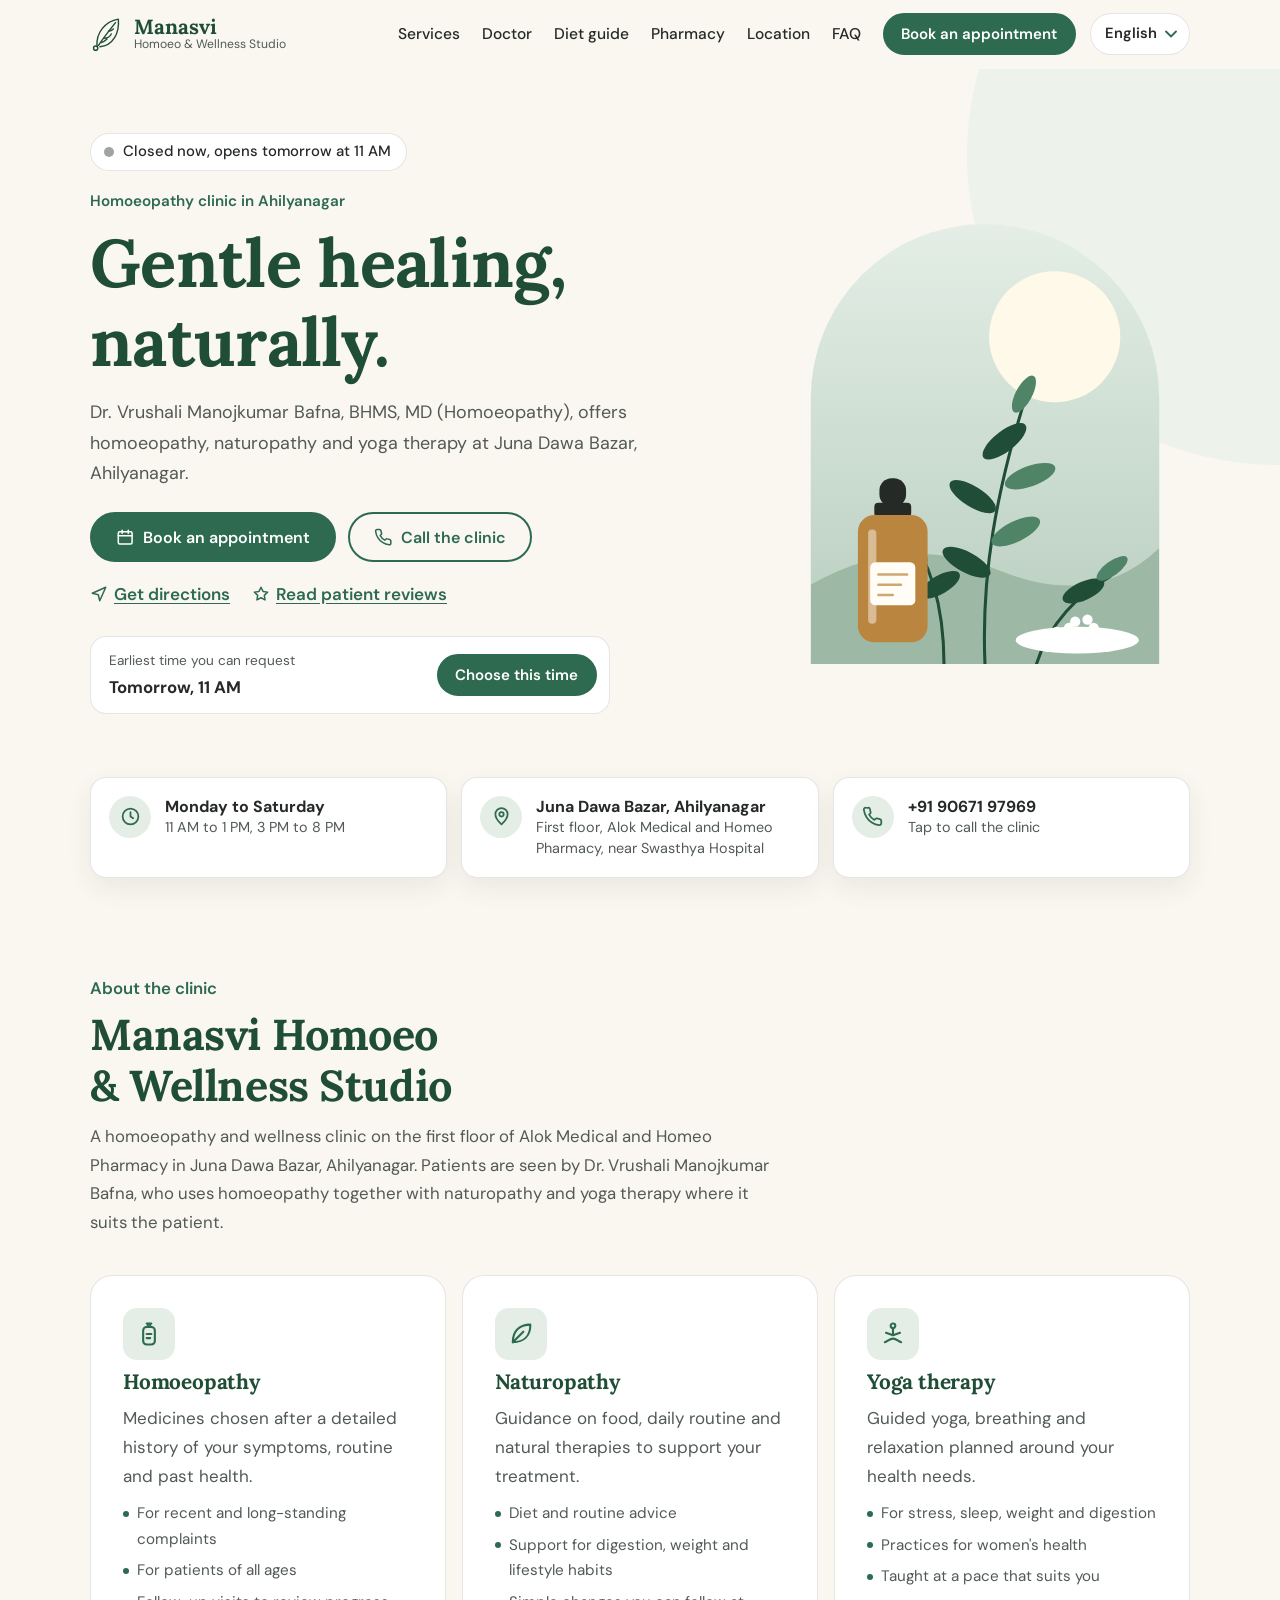
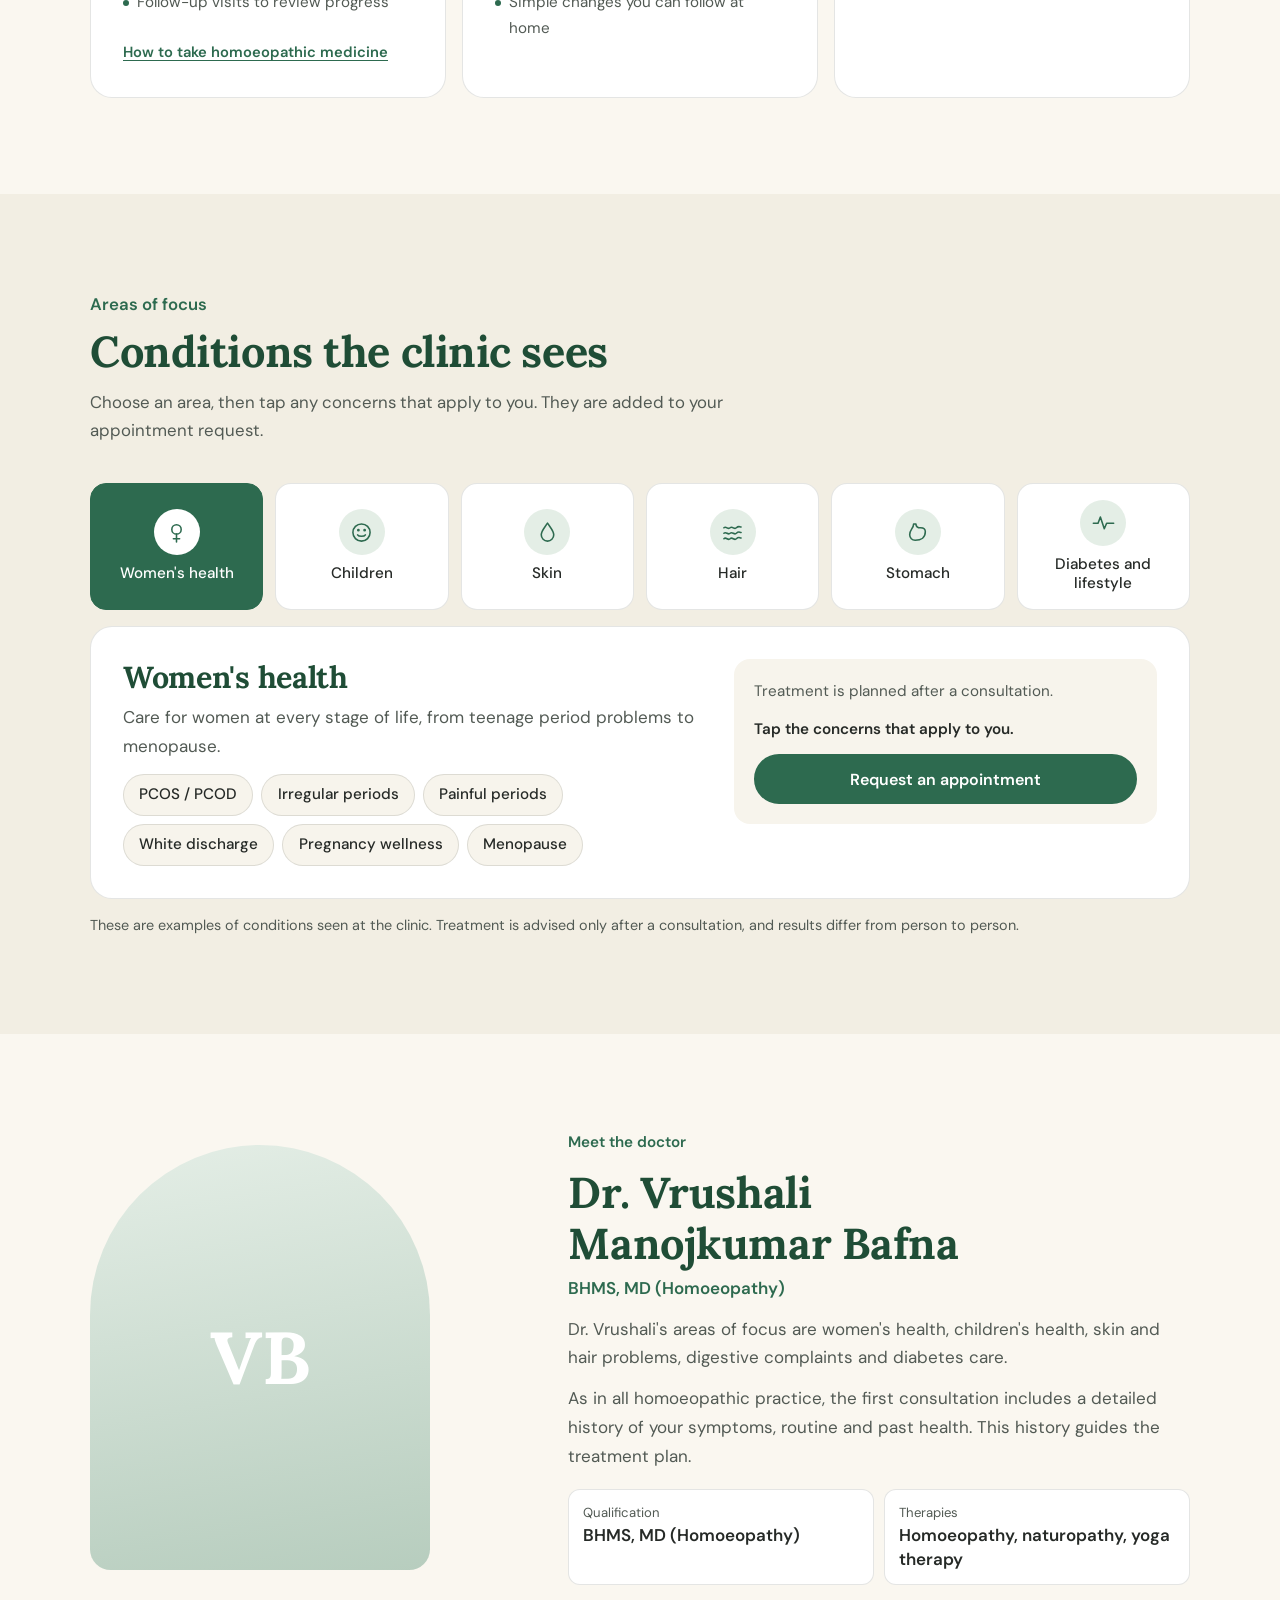
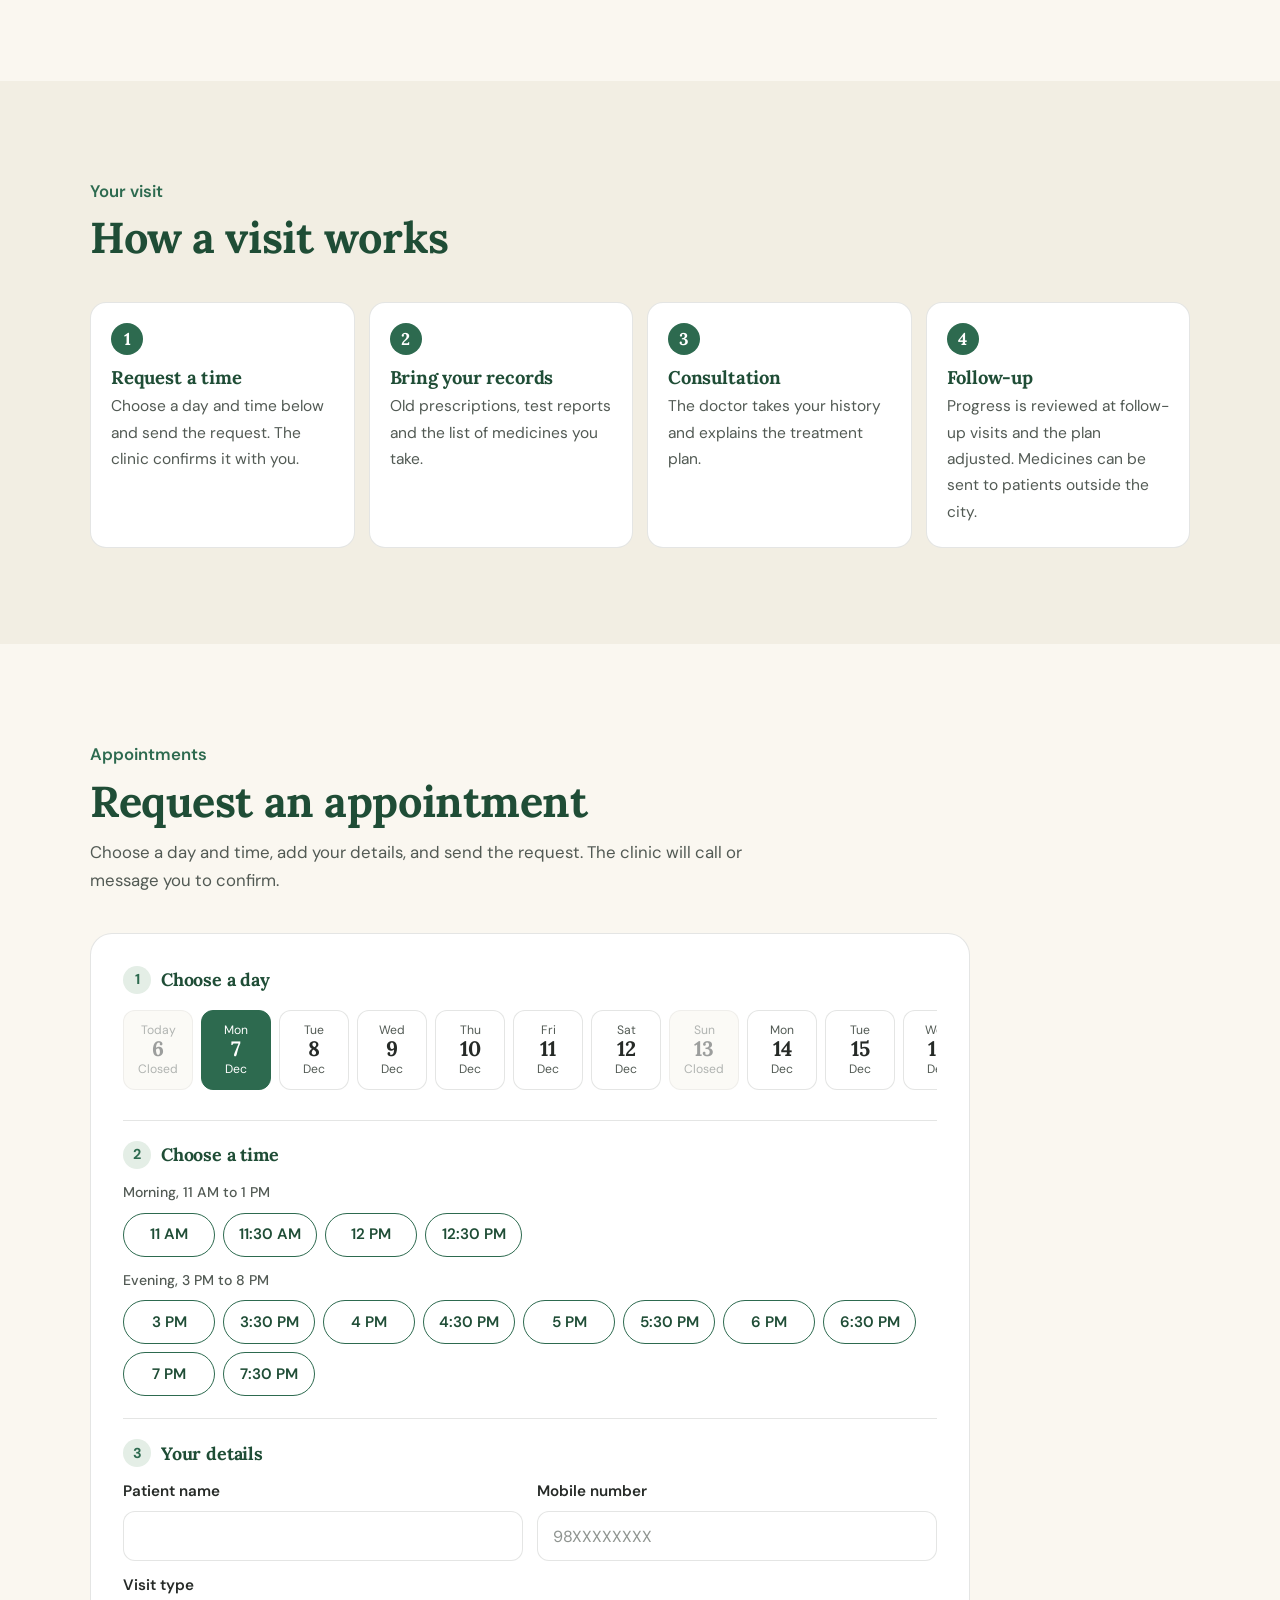
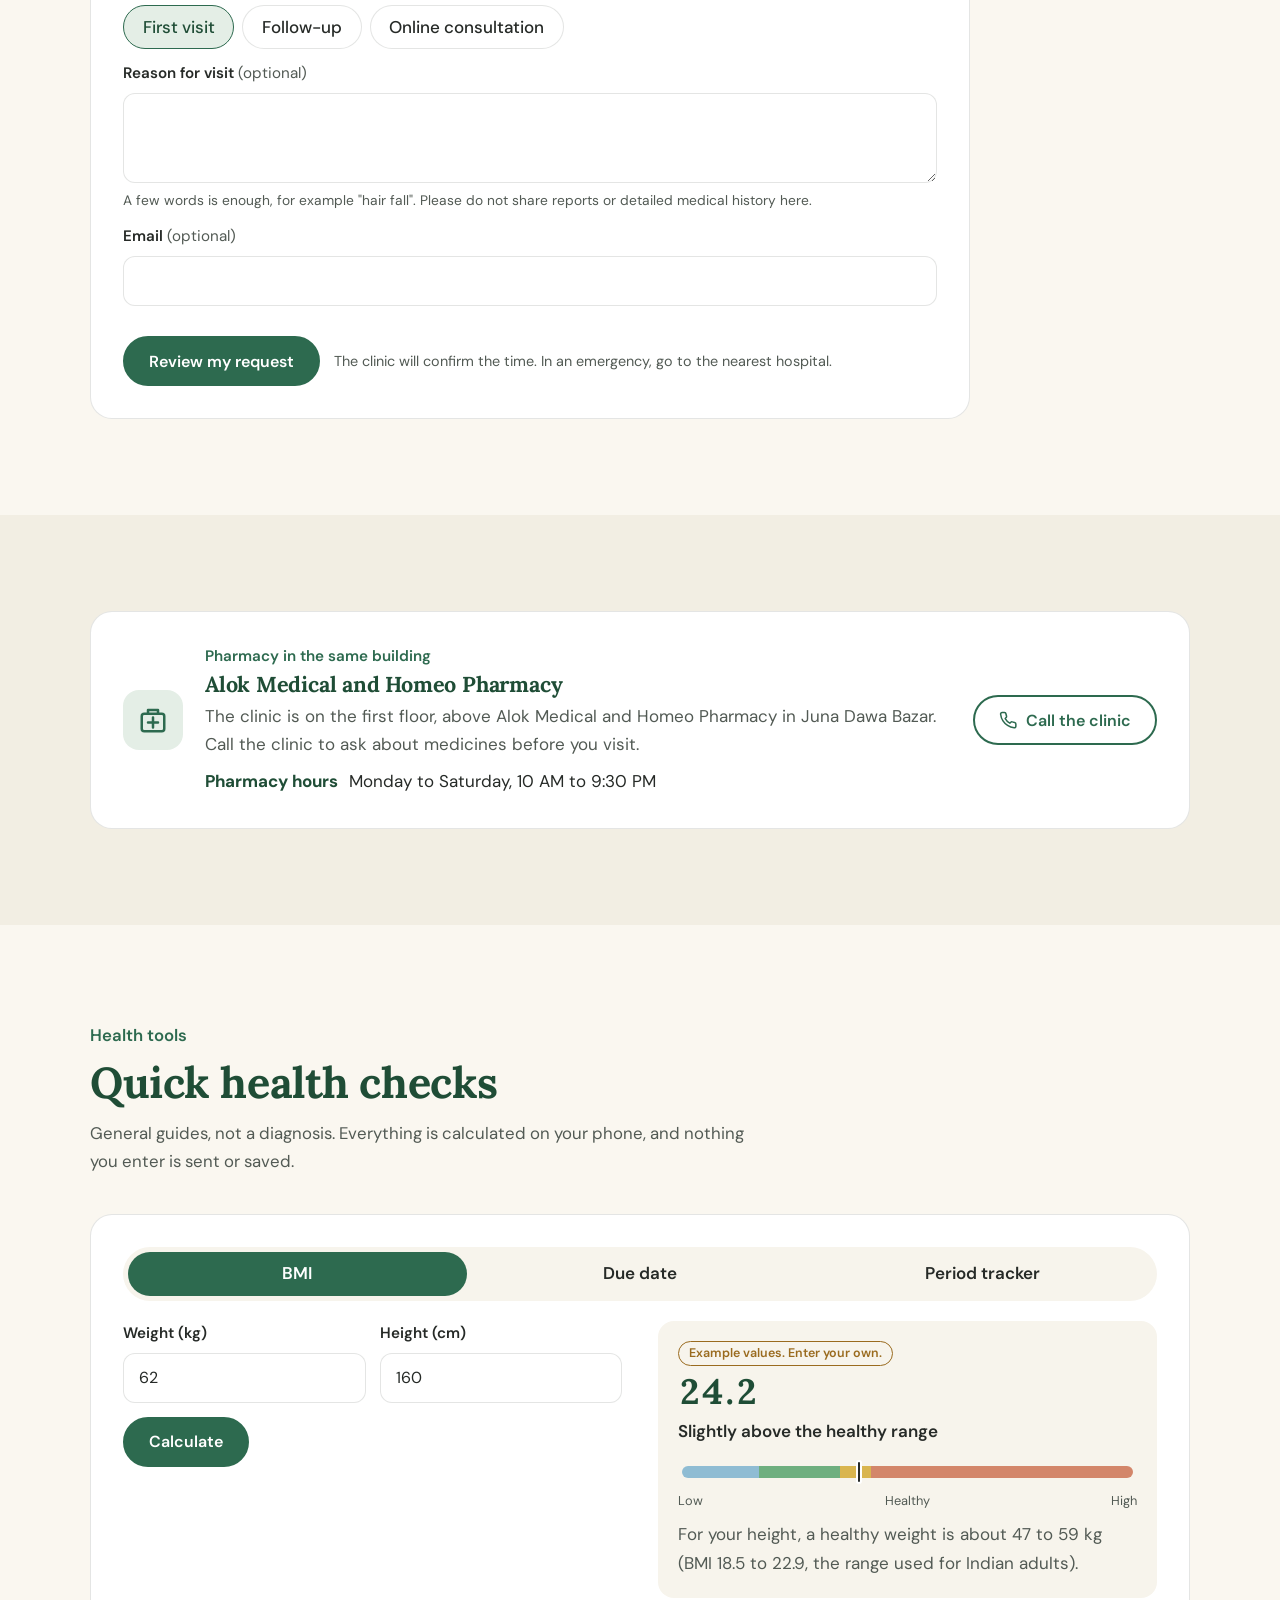
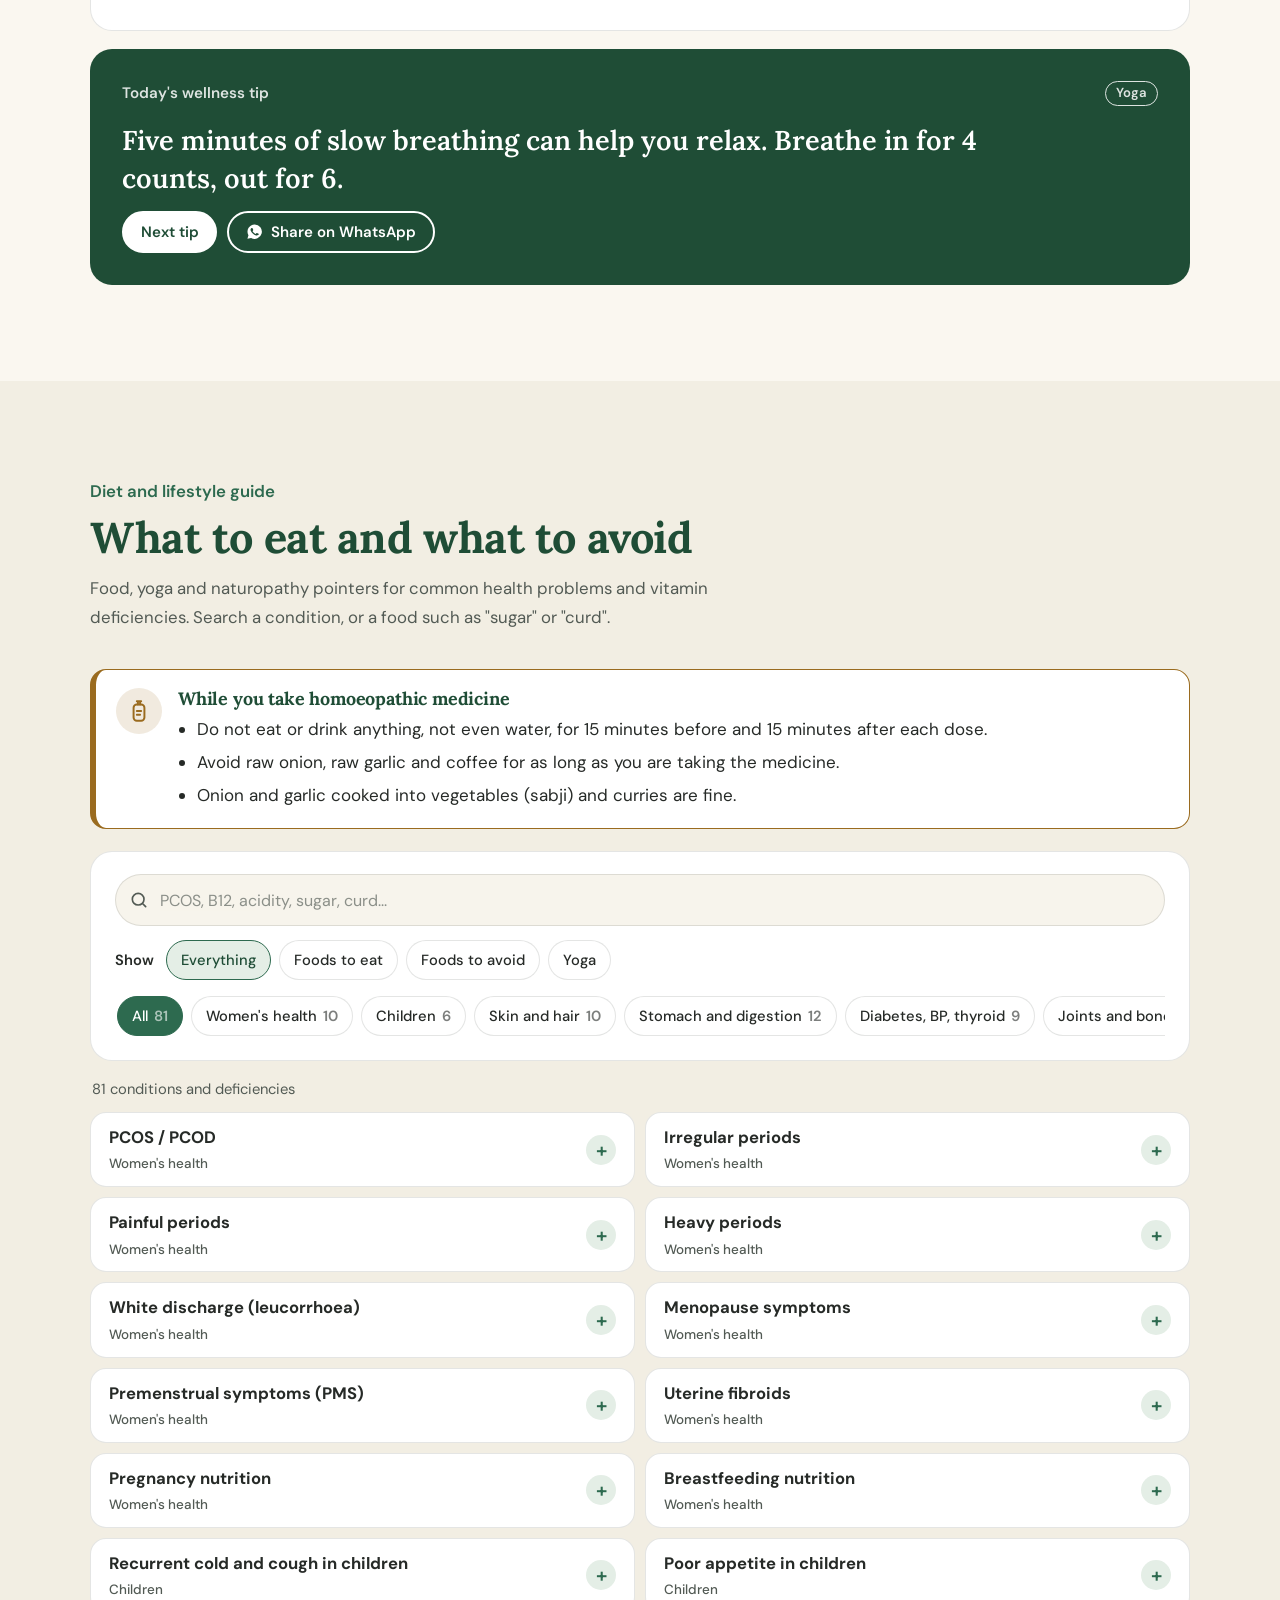
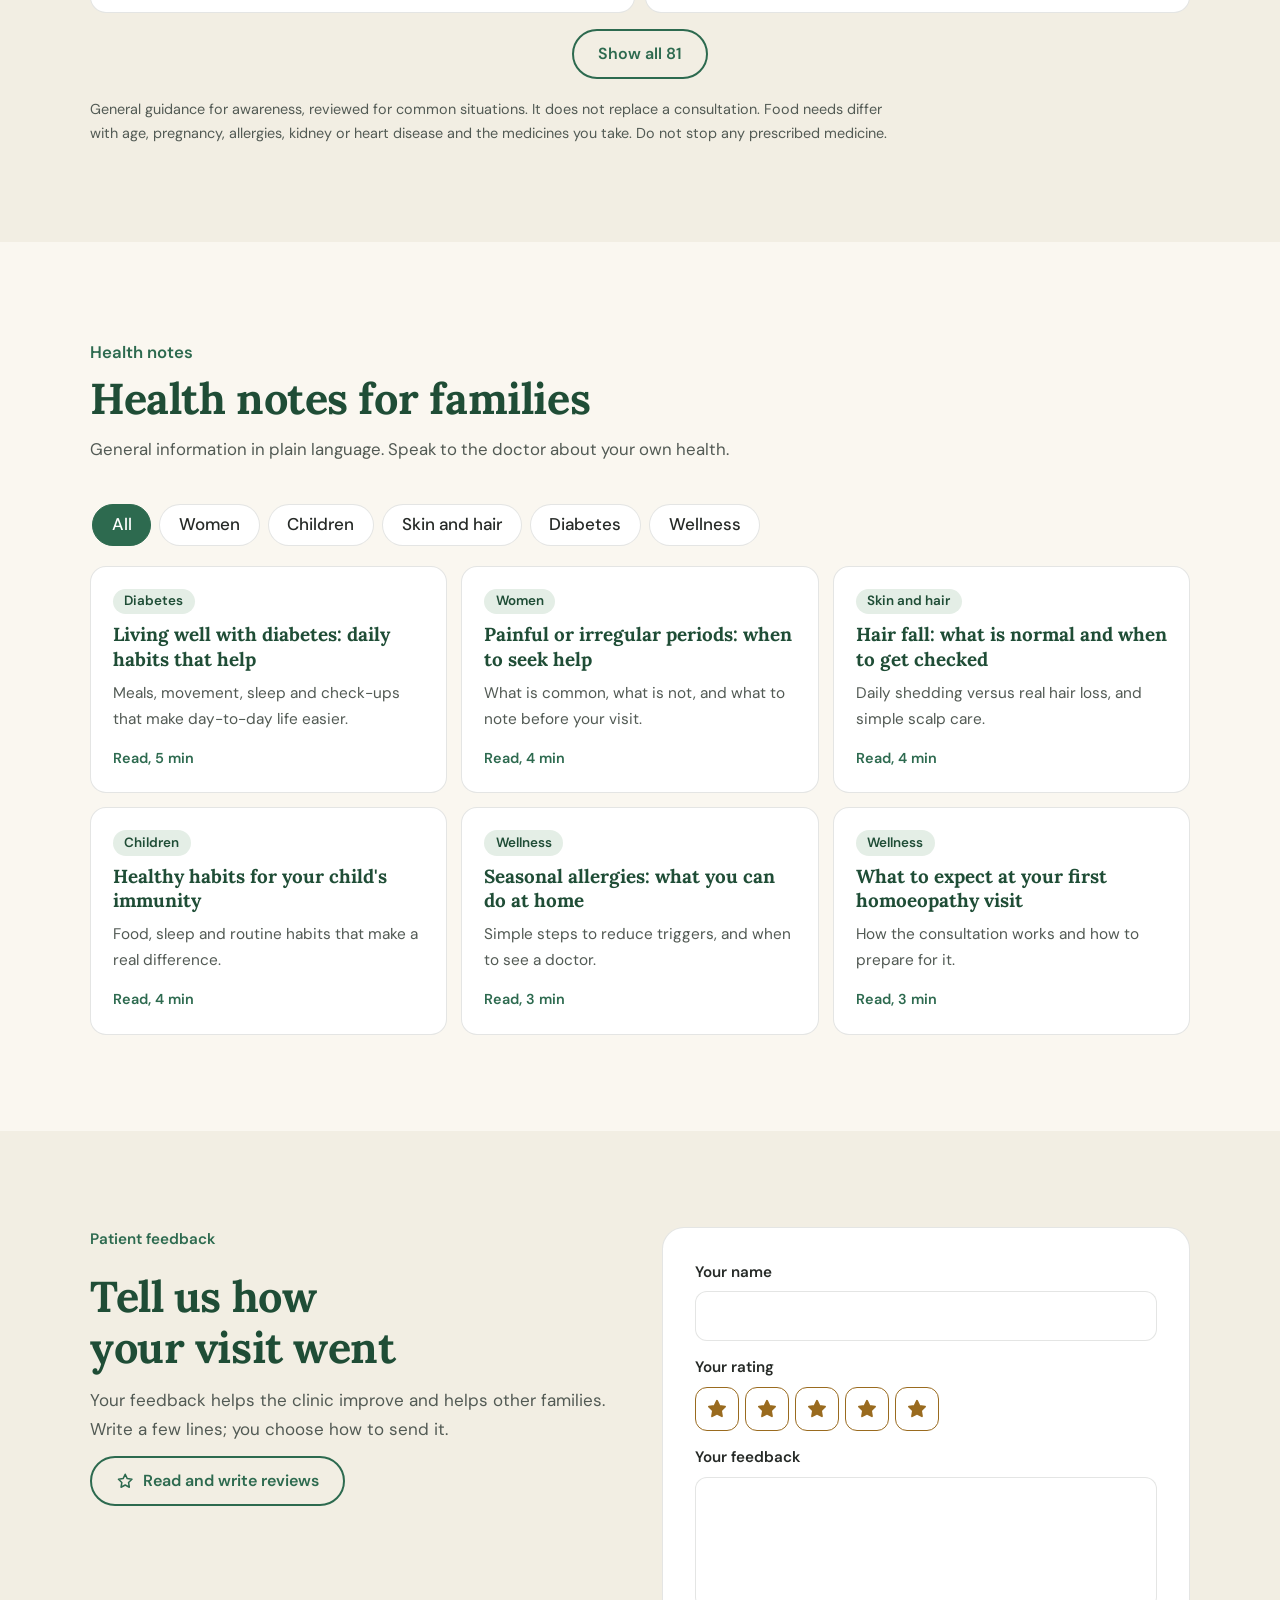
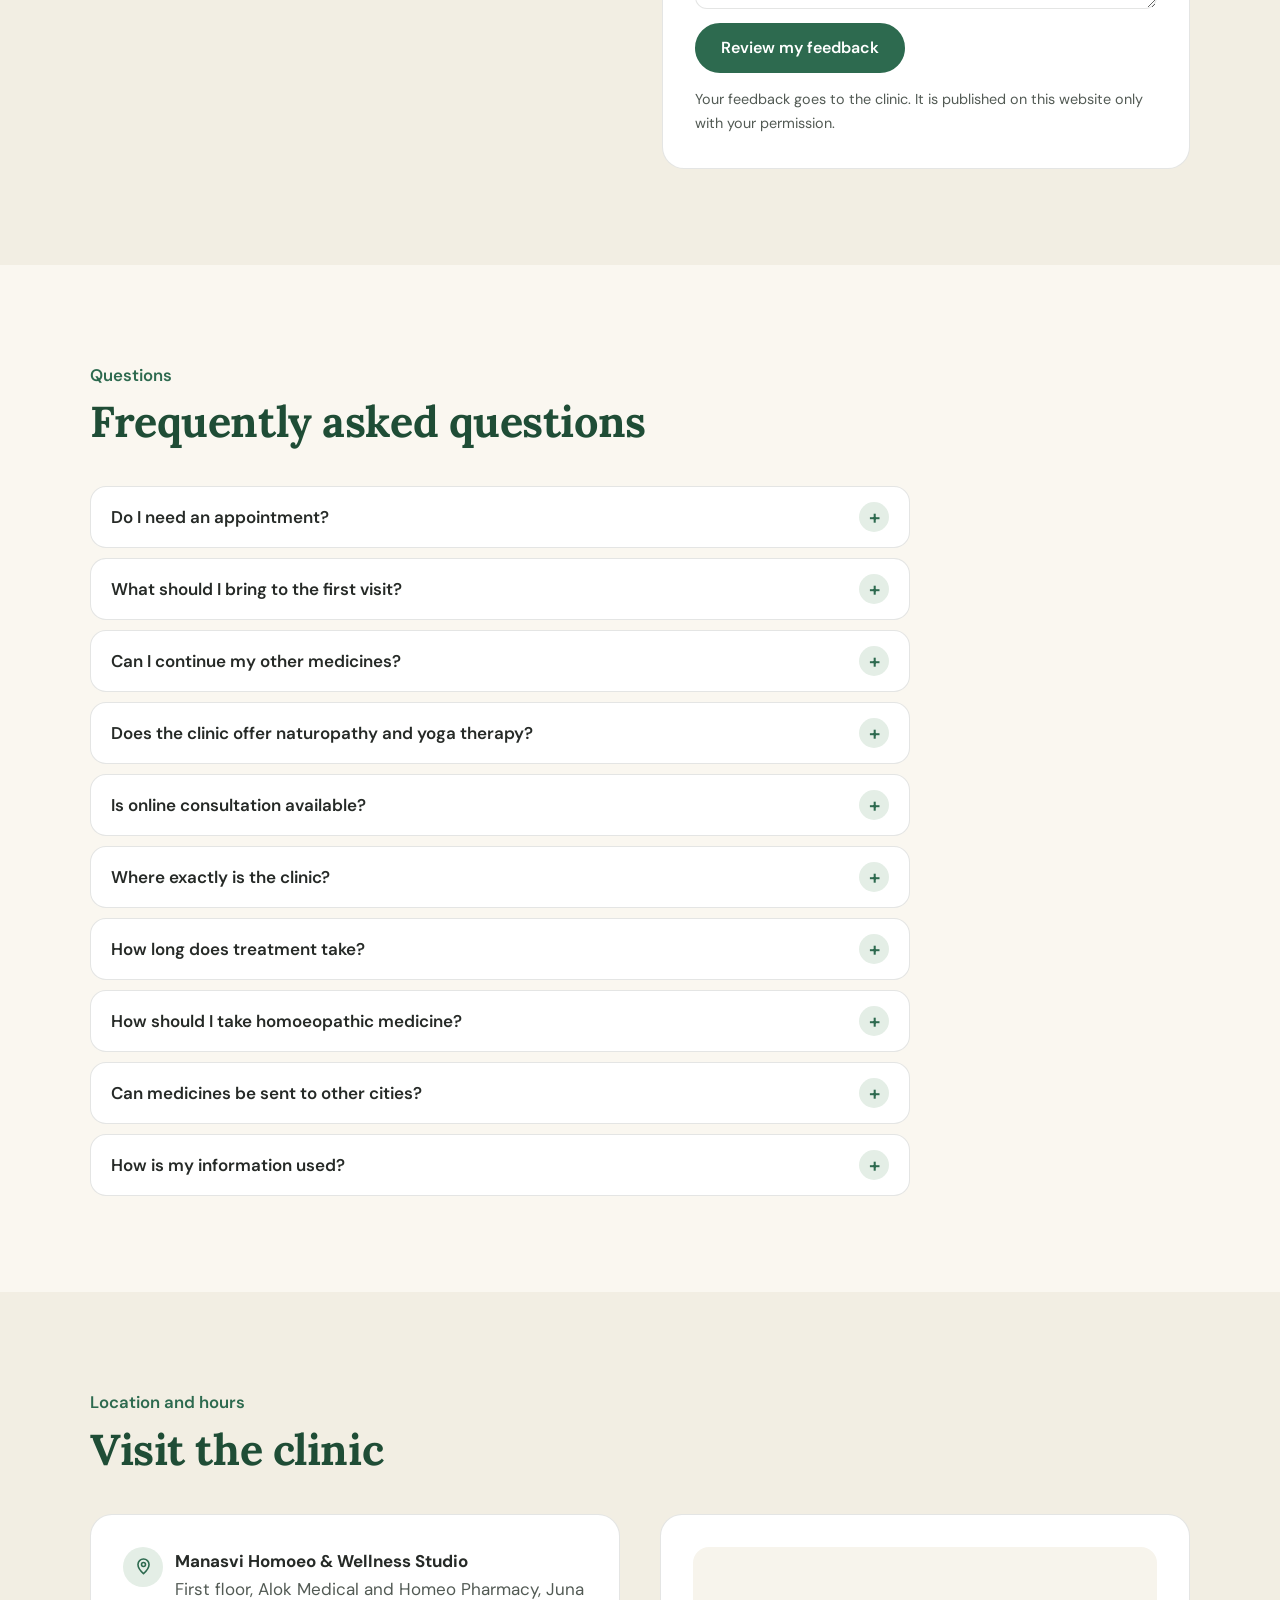
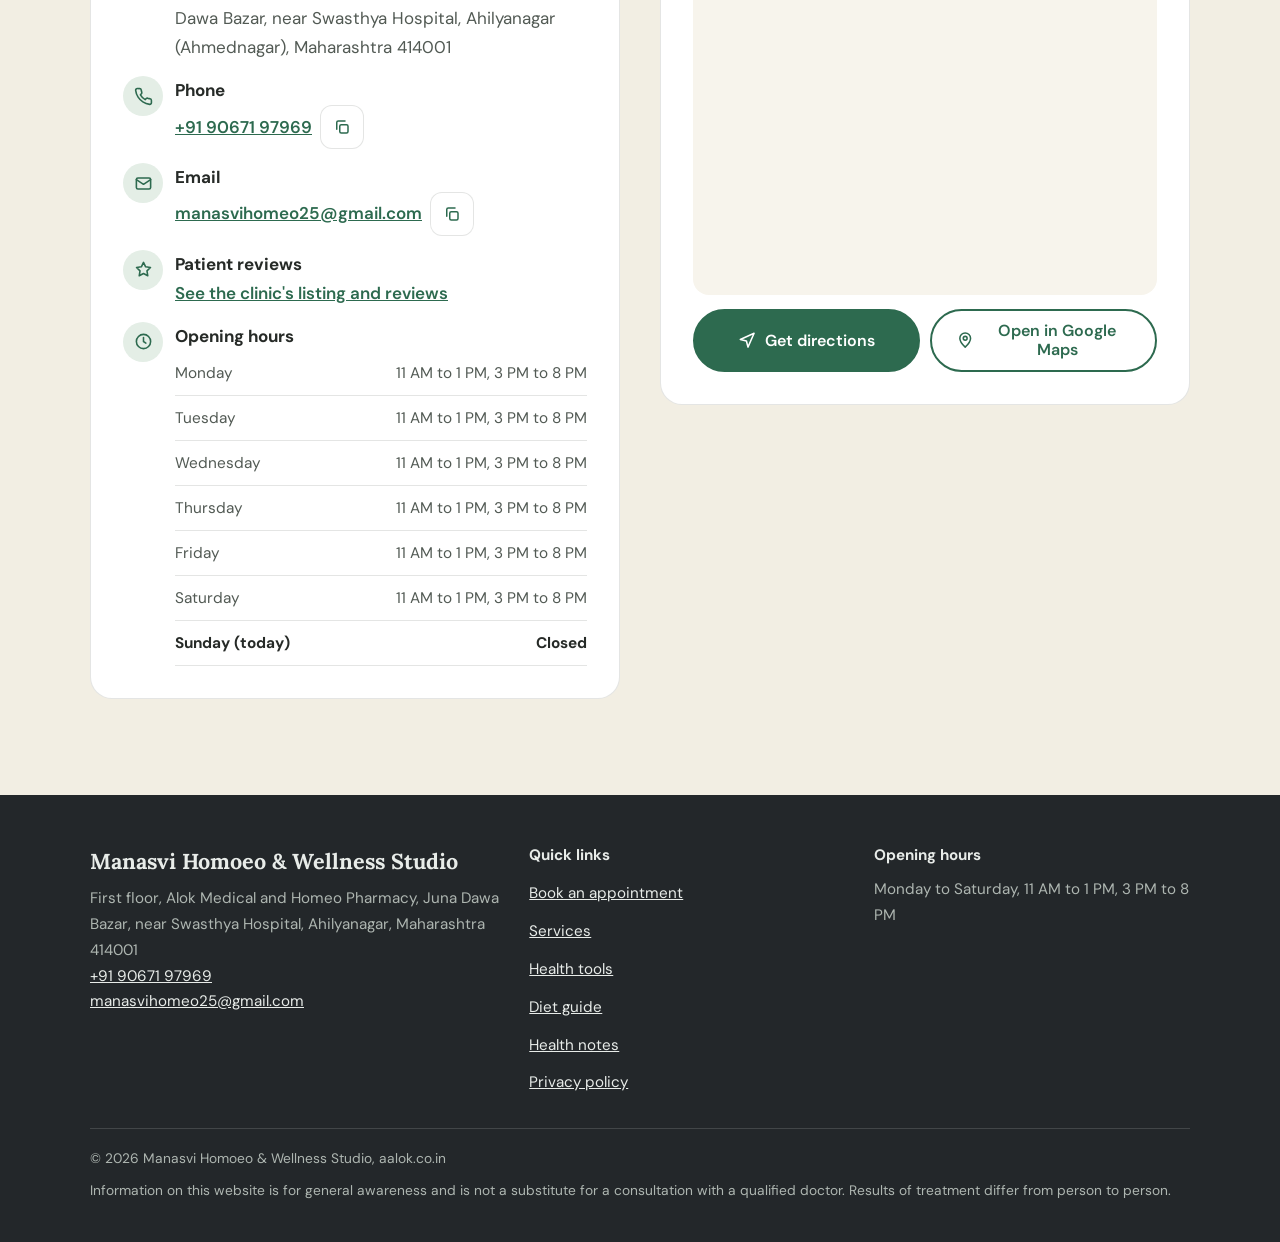
==== commit 080e5157: "Add files via upload" ====
--- a/index.html
+++ b/index.html
@@ -453,6 +453,103 @@
   *,*::before,*::after{animation:none!important;transition:none!important;scroll-behavior:auto!important}
 }
 
+/* pharmacy hours + clinic gallery */
+.ph-hours{margin-top:8px;color:var(--ink)}
+.ph-hours b{color:var(--head);margin-right:6px}
+.gallery-wrap{margin-top:clamp(28px,5vw,44px)}
+.g-title{font-size:clamp(1.5rem,4vw,2.1rem);margin-bottom:16px}
+.gallery{display:grid;grid-template-columns:repeat(3,1fr);gap:12px}
+.gallery figure{margin:0;border-radius:var(--r-md);overflow:hidden;background:var(--surface-2);aspect-ratio:4/3;max-width:100%}
+.gallery img{width:100%;height:100%;object-fit:cover}
+@media (max-width:560px){.gallery{grid-template-columns:1fr 1fr}}
+
+/* media: patient stories, gallery, viewer */
+.stories{margin-bottom:clamp(32px,6vw,56px);display:grid;gap:10px}
+.stories h2{font-size:clamp(1.8rem,4.8vw,2.7rem)}
+.mrow{display:flex;gap:12px;overflow-x:auto;scroll-snap-type:x mandatory;padding:4px 2px 12px;margin-top:6px}
+.mrow .mcard{flex:0 0 clamp(190px,44vw,250px);scroll-snap-align:start}
+.mcard{display:grid;gap:8px;align-content:start;text-align:left;background:var(--surface);border:1px solid var(--line);border-radius:var(--r-md);padding:8px;color:var(--ink);min-width:0}
+.mcard:hover{border-color:var(--accent)}
+.mthumb{position:relative;display:block;aspect-ratio:4/5;max-width:100%;border-radius:12px;overflow:hidden;background:var(--surface-2)}
+.mgrid .mthumb{aspect-ratio:4/3}
+.mthumb img,.mthumb video{width:100%;height:100%;object-fit:cover;display:block;pointer-events:none}
+.play{position:absolute;left:50%;top:50%;width:56px;height:56px;margin:-28px 0 0 -28px;border-radius:50%;background:var(--accent);box-shadow:0 6px 18px var(--shadow)}
+.play::after{content:"";position:absolute;left:22px;top:17px;border-left:16px solid var(--accent-ink);border-top:11px solid transparent;border-bottom:11px solid transparent}
+.mcap{font-size:.9rem;line-height:1.4;padding:0 4px 4px;color:var(--text)}
+.gal{margin-top:clamp(36px,6vw,64px)}
+.mgrid{display:grid;grid-template-columns:repeat(auto-fill,minmax(220px,1fr));gap:12px}
+@media (max-width:560px){.mgrid{grid-template-columns:1fr 1fr}}
+.lightbox{position:fixed;inset:0;z-index:520;background:var(--footer-bg);display:grid;grid-template-rows:auto 1fr auto;opacity:0;visibility:hidden;transition:opacity .2s,visibility .2s;padding:env(safe-area-inset-top,0px) max(12px,env(safe-area-inset-right,0px)) env(safe-area-inset-bottom,0px) max(12px,env(safe-area-inset-left,0px))}
+.lightbox.open{opacity:1;visibility:visible}
+.lb-top{display:flex;justify-content:space-between;align-items:center;color:var(--footer-ink);padding:10px 4px;font-weight:600}
+.lb-close,.lb-nav{display:grid;place-items:center;width:48px;height:48px;border-radius:50%;border:1px solid rgba(255,255,255,.25);background:transparent;color:var(--footer-ink);font-size:1.7rem;line-height:1}
+.lb-media{position:relative;min-height:0;display:grid;place-items:center}
+.lb-inner{display:grid;place-items:center;gap:12px;width:100%;height:100%;min-height:0}
+.lb-inner img,.lb-inner video{max-width:100%;max-height:calc(100vh - 170px);object-fit:contain;border-radius:8px}
+.lb-inner iframe{width:min(100%,960px);aspect-ratio:16/9;max-width:100%;border:0;border-radius:8px}
+.lb-yt{color:var(--footer-ink);font-weight:600}
+.lb-nav{position:absolute;top:50%;transform:translateY(-50%)}
+.lb-prev{left:0}.lb-next{right:0}
+.lb-cap{color:var(--footer-ink);text-align:center;padding:10px 8px 16px;min-height:1.5em}
+#galTabs{justify-content:flex-start;max-width:max-content}
+#galTabs button{flex:0 0 auto}
+.mthumb video{background:var(--accent-soft)}
+
+/* ---------- screen-reader text, language select ---------- */
+.sr{position:absolute!important;width:1px;height:1px;padding:0;margin:-1px;overflow:hidden;clip:rect(0 0 0 0);white-space:nowrap;border:0}
+select.lang{appearance:none;-webkit-appearance:none;cursor:pointer;padding:0 32px 0 14px;font-family:inherit;
+  background:var(--surface) url("data:image/svg+xml,%3Csvg xmlns='http://www.w3.org/2000/svg' width='12' height='8' viewBox='0 0 12 8'%3E%3Cpath d='M1 1.5l5 5 5-5' fill='none' stroke='%232D6A4F' stroke-width='1.8' stroke-linecap='round'/%3E%3C/svg%3E") no-repeat right 12px center}
+html[lang="hi"] h1,html[lang="hi"] h2,html[lang="hi"] h3{line-height:1.42;letter-spacing:0}
+html[lang="hi"] body{line-height:1.85}
+
+/* ---------- homoeopathy medicine note ---------- */
+.mininote{margin-top:14px;font-size:.92rem}
+.mininote a{color:var(--accent);font-weight:600;text-underline-offset:3px}
+.medrule{display:flex;gap:16px;align-items:flex-start;background:var(--surface);border:1.5px solid var(--gold);border-left-width:6px;border-radius:var(--r-md);padding:18px 20px;margin-bottom:22px;scroll-margin-top:96px}
+.medrule .ic{flex:none;width:46px;height:46px;border-radius:50%;display:grid;place-items:center;background:color-mix(in srgb,var(--gold) 14%,transparent);color:var(--gold)}
+.medrule h3{font-size:1.12rem;margin-bottom:6px}
+.medrule ul{margin:0;padding-left:1.1em;display:grid;gap:4px;color:var(--ink)}
+
+/* ---------- diet & lifestyle guide ---------- */
+.gd-tools{display:grid;gap:14px;padding:18px}
+.gd-search{position:relative;display:flex;align-items:center}
+.gd-search>svg{position:absolute;left:14px;color:var(--text);pointer-events:none}
+.gd-search input{width:100%;min-height:52px;padding:0 48px 0 44px;border:1.5px solid var(--line);border-radius:999px;background:var(--surface-2);font:inherit;font-size:1rem;color:var(--ink)}
+.gd-search input:focus{outline:none;border-color:var(--accent);box-shadow:0 0 0 3px var(--accent-soft);background:var(--surface)}
+.gd-search input::-webkit-search-cancel-button{display:none}
+.gd-search .icon-btn{position:absolute;right:6px}
+.gd-show{display:flex;flex-wrap:wrap;align-items:center;gap:8px 12px}
+.gd-show .label{font-weight:600;color:var(--ink);font-size:.92rem}
+.gd-show .seg button{min-height:40px;padding:.2em .95em;font-size:.92rem}
+.gd-tools .filters{margin:0;padding-bottom:2px}
+.gd-count{margin:16px 2px 10px;font-size:.92rem;color:var(--text)}
+.gd-list{display:grid;gap:10px}
+.gd-list details{padding:0 18px}
+.gd-list summary{align-items:center}
+.gd-sum{display:grid;gap:2px;min-width:0}
+.gd-sum b{font-size:1.04rem;color:var(--ink)}
+.gd-sum small{font-weight:500;color:var(--text);font-size:.84rem}
+.gd-body{display:grid;gap:12px;padding:2px 0 18px}
+.gd-cols{display:grid;gap:12px;grid-template-columns:1fr}
+.gd-box{border-radius:var(--r-sm,10px);padding:12px 14px;background:var(--surface-2);border:1px solid var(--line)}
+.gd-box h4{margin:0 0 6px;font-size:.95rem;display:flex;align-items:center;gap:8px;color:var(--head)}
+.gd-box h4 i{width:10px;height:10px;border-radius:50%;background:var(--accent);flex:none}
+.gd-box.avoid h4 i{background:#B4532A}
+.gd-box.yoga h4 i{background:var(--gold)}
+.gd-box.naturo h4 i{background:#5A7D8C}
+.gd-box ul{margin:0;padding-left:1.1em;display:grid;gap:3px;font-size:.95rem;color:var(--ink)}
+.gd-warn{margin:0;padding:10px 14px;border-radius:var(--r-sm,10px);background:color-mix(in srgb,var(--gold) 12%,transparent);color:var(--ink);font-size:.93rem}
+.gd-acts{display:flex;flex-wrap:wrap;gap:8px}
+.gd-list mark{background:color-mix(in srgb,var(--gold) 30%,transparent);color:inherit;border-radius:3px;padding:0 1px}
+.gd-empty{padding:22px;text-align:center}
+.gd-more{display:flex;justify-content:center;margin-top:16px}
+.gd-disc{margin-top:18px;max-width:80ch}
+@media (min-width:760px){.gd-cols{grid-template-columns:1fr 1fr}.gd-tools{padding:22px 24px}}
+@media (max-width:560px){.medrule{padding:16px 16px 16px 14px;gap:0}.medrule .ic{display:none}.medrule ul{font-size:.95rem}}
+#gdCats button{min-height:40px;font-size:.92rem;padding:.2em .95em}
+#gdCats button .num{opacity:.6;font-weight:600;margin-left:2px}
+@media (min-width:1000px){.gd-list{grid-template-columns:1fr 1fr;align-items:start}.gd-list details[open]{grid-column:1/-1}}
+
 </style>
 <script type="application/ld+json">
 {
@@ -491,14 +588,6 @@
   <symbol id="i-wa" viewBox="0 0 24 24"><path fill="currentColor" stroke="none" d="M12 2a10 10 0 0 0-8.6 15L2 22l5.1-1.3A10 10 0 1 0 12 2zm5.2 14c-.2.6-1.3 1.2-1.8 1.2-.5.1-1 .2-3.3-.7-2.8-1.2-4.6-4-4.7-4.2-.1-.2-1.1-1.5-1.1-2.8s.7-2 1-2.3c.2-.3.5-.3.7-.3h.5c.2 0 .4 0 .6.5l.9 2.1c.1.2.1.4 0 .5l-.4.6-.4.4c-.1.2-.3.3-.1.6.2.3.8 1.3 1.7 2.1 1.2 1 2.1 1.3 2.4 1.5.3.1.5.1.6-.1l.9-1.1c.2-.3.4-.2.6-.1l2 1c.3.1.5.2.5.3.1.2.1.8-.1 1.4z"/></symbol>
 </svg>
 
-<!-- Netlify form definitions: let the website receive requests directly once hosted on Netlify. Not shown on the page. -->
-<form name="appointment" data-netlify="true" netlify-honeypot="bot-field" hidden>
-  <input name="name"><input name="phone"><input name="day"><input name="time"><input name="visit"><input name="concern"><input name="email"><input name="bot-field">
-</form>
-<form name="feedback" data-netlify="true" netlify-honeypot="bot-field" hidden>
-  <input name="name"><input name="rating"><textarea name="message"></textarea><input name="bot-field">
-</form>
-
 <a class="skip" href="#main" data-i18n="skip">Skip to content</a>
 
 <header class="site" id="site">
@@ -510,13 +599,14 @@
     <nav class="nav" id="nav" aria-label="Main">
       <a class="link" href="#services" data-i18n="n_serv">Services</a>
       <a class="link" href="#doctor" data-i18n="n_doc">Doctor</a>
+      <a class="link" href="#guide" data-i18n="n_guide">Diet guide</a>
       <a class="link" href="#pharmacy" data-i18n="n_pharm">Pharmacy</a>
       <a class="link" href="#contact" data-i18n="n_loc">Location</a>
       <a class="link" href="#faq" data-i18n="n_faq">FAQ</a>
       <a class="btn sm" href="#book" data-i18n="b_book">Book an appointment</a>
     </nav>
     <div class="tools">
-      <button class="lang" id="langBtn" type="button" lang="mr" aria-label="मराठीत पाहा (View in Marathi)">मराठी</button>
+      <label class="sr" for="langSel">Language / भाषा</label><select class="lang" id="langSel" aria-label="Language / भाषा"><option value="en" lang="en">English</option><option value="mr" lang="mr">मराठी</option><option value="hi" lang="hi">हिंदी</option></select>
       <button class="burger" id="burger" type="button" aria-label="Open menu" aria-expanded="false" aria-controls="nav"><span></span><span></span><span></span></button>
     </div>
   </div>
@@ -613,6 +703,7 @@
         <h3 data-i18n="t1h">Homoeopathy</h3>
         <p data-i18n="t1p">Medicines chosen after a detailed history of your symptoms, routine and past health.</p>
         <ul><li data-i18n="t1a">For recent and long-standing complaints</li><li data-i18n="t1b">For patients of all ages</li><li data-i18n="t1c">Follow-up visits to review progress</li></ul>
+        <p class="mininote"><a href="#medrule" data-i18n="t1n">How to take homoeopathic medicine</a></p>
       </article>
       <article class="card therapy">
         <div class="ic" aria-hidden="true"><svg width="28" height="28" viewBox="0 0 24 24"><path d="M5 19C5 9 11 4 20 4c0 9-5 15-15 15z"/><path d="M5 19l9-9"/></svg></div>
@@ -645,7 +736,7 @@
 
 <section class="band" id="doctor">
   <div class="wrap about-grid">
-    <div class="photo"><span class="mono" aria-hidden="true">VB</span><img src="images/dr-vrushali-bafna-homoeopath-ahilyanagar.jpg" alt="Dr. Vrushali Manojkumar Bafna, homoeopathic doctor in Ahilyanagar" width="680" height="850" loading="lazy" onerror="this.remove()"></div>
+    <div class="photo"><span class="mono" aria-hidden="true">VB</span><img id="docImg" class="hidden" alt="Dr. Vrushali Manojkumar Bafna, homoeopathic doctor in Ahilyanagar" width="680" height="850"></div>
     <div class="about-copy">
       <p class="eyebrow" data-i18n="a_eb">Meet the doctor</p>
       <h2 data-i18n="a_h">Dr. Vrushali Manojkumar Bafna</h2>
@@ -659,6 +750,11 @@
       </dl>
     </div>
   </div>
+  <div class="wrap gal hidden" id="gallery">
+    <div class="head" style="margin-bottom:16px"><p class="eyebrow" data-i18n="gal_eb">Gallery</p><h2 data-i18n="gal_h">Inside Manasvi</h2><p data-i18n="gal_p">The clinic, the doctor's achievements, how medicines are packed and sent, and how follow-up care works.</p></div>
+    <div class="tabs" id="galTabs" role="tablist" aria-label="Gallery"></div>
+    <div class="mgrid" id="galGrid"></div>
+  </div>
 </section>
 
 <section class="band alt" id="visit">
@@ -668,7 +764,7 @@
       <li><h3 data-i18n="v1t">Request a time</h3><p data-i18n="v1p">Choose a day and time below and send the request. The clinic confirms it with you.</p></li>
       <li><h3 data-i18n="v2t">Bring your records</h3><p data-i18n="v2p">Old prescriptions, test reports and the list of medicines you take.</p></li>
       <li><h3 data-i18n="v3t">Consultation</h3><p data-i18n="v3p">The doctor takes your history and explains the treatment plan.</p></li>
-      <li><h3 data-i18n="v4t">Follow-up</h3><p data-i18n="v4p">Progress is reviewed at follow-up visits and the plan adjusted.</p></li>
+      <li><h3 data-i18n="v4t">Follow-up</h3><p data-i18n="v4p">Progress is reviewed at follow-up visits and the plan adjusted. Medicines can be sent to patients outside the city.</p></li>
     </ol>
   </div>
 </section>
@@ -721,12 +817,10 @@
       <div class="done hidden" id="done" tabindex="-1">
         <h3 data-i18n="done_h">Check your request, then send it</h3>
         <div class="sum" id="doneSummary"></div>
-        <div class="okmsg hidden" id="sendOk" role="status"></div>
-        <div class="err hidden" id="sendErr" role="alert"></div>
         <div class="actions" id="sendActions">
-          <button type="button" class="btn wide hidden" id="doSite"><svg class="i" width="18" height="18" aria-hidden="true"><use href="#i-send"/></svg><span data-i18n="doSite">Send to the clinic</span></button>
           <a class="btn wa wide" id="doWa" href="#" target="_blank" rel="noopener"><svg width="20" height="20" aria-hidden="true"><use href="#i-wa"/></svg><span data-i18n="doWa">Send on WhatsApp</span></a>
           <a class="btn outline" id="doMail" href="#"><svg class="i" width="18" height="18" aria-hidden="true"><use href="#i-mail"/></svg><span data-i18n="doMail">Send by email</span></a>
+          <a class="btn outline wide hidden" id="doForm" href="#" target="_blank" rel="noopener"><svg class="i" width="18" height="18" aria-hidden="true"><use href="#i-send"/></svg><span data-i18n="doForm">Submit through Google Form</span></a>
           <button type="button" class="btn outline" id="doCopy"><svg class="i" width="18" height="18" aria-hidden="true"><use href="#i-copy"/></svg><span data-i18n="doCopy">Copy details</span></button>
         </div>
         <a class="textlink" id="doCal" href="#" target="_blank" rel="noopener"><svg class="i" width="18" height="18" aria-hidden="true"><use href="#i-cal"/></svg><span data-i18n="doCal">Add a reminder to my Google Calendar</span></a>
@@ -743,8 +837,9 @@
       <div class="ic" aria-hidden="true"><svg class="i" width="30" height="30" viewBox="0 0 24 24"><rect x="3" y="7" width="18" height="14" rx="2"/><path d="M8 7V4h8v3M12 10v8M8 14h8"/></svg></div>
       <div>
         <p class="eyebrow" style="margin-bottom:2px" data-i18n="ph_eb">Pharmacy in the same building</p>
-        <h3>Alok Medical and Homeo Pharmacy</h3>
+        <h3 data-i18n="ph_name">Alok Medical and Homeo Pharmacy</h3>
         <p data-i18n="ph_p">The clinic is on the first floor, above Alok Medical and Homeo Pharmacy in Juna Dawa Bazar. Call the clinic to ask about medicines before you visit.</p>
+        <p class="ph-hours"><b data-i18n="ph_h">Pharmacy hours</b> <span id="phHours">Monday to Saturday, 10 AM to 9:30 PM</span></p>
       </div>
       <a class="btn outline" href="tel:+919067197969"><svg class="i" width="18" height="18" aria-hidden="true"><use href="#i-phone"/></svg><span data-i18n="b_call">Call the clinic</span></a>
     </div>
@@ -803,7 +898,30 @@
   </div>
 </section>
 
-<section class="band alt" id="blog">
+<section class="band alt" id="guide">
+  <div class="wrap">
+    <div class="head"><p class="eyebrow" data-i18n="gd_eb">Diet and lifestyle guide</p><h2 data-i18n="gd_h">What to eat and what to avoid</h2><p data-i18n="gd_p">Food, yoga and naturopathy pointers for common health problems and vitamin deficiencies. Search a condition, or a food such as "sugar" or "curd".</p></div>
+    <div class="medrule" id="medrule" role="note">
+      <span class="ic" aria-hidden="true"><svg width="26" height="26" viewBox="0 0 24 24" fill="none" stroke="currentColor" stroke-width="1.8" stroke-linecap="round" stroke-linejoin="round"><path d="M10 3h4M11 3v3M13 3v3"/><rect x="7" y="6" width="10" height="15" rx="3"/><path d="M10 12h4M10 15.5h3"/></svg></span>
+      <div><h3 data-i18n="mr_h">While you take homoeopathic medicine</h3>
+      <ul><li data-i18n="mr_1">Do not eat or drink anything, not even water, for 15 minutes before and 15 minutes after each dose.</li>
+      <li data-i18n="mr_2">Avoid raw onion, raw garlic and coffee for as long as you are taking the medicine.</li>
+      <li data-i18n="mr_3">Onion and garlic cooked into vegetables (sabji) and curries are fine.</li></ul></div>
+    </div>
+    <div class="card gd-tools">
+      <div class="gd-search"><svg width="20" height="20" viewBox="0 0 24 24" fill="none" stroke="currentColor" stroke-width="2" stroke-linecap="round" aria-hidden="true"><circle cx="11" cy="11" r="7"/><path d="M20 20l-3.5-3.5"/></svg><label class="sr" for="gq" data-i18n="gd_lbl">Search conditions and foods</label><input id="gq" type="search" autocomplete="off" enterkeyhint="search" placeholder="PCOS, B12, acidity, sugar..."><button type="button" class="icon-btn hidden" id="gqClear" aria-label="Clear search"><svg class="i" width="18" height="18" aria-hidden="true"><use href="#i-close"/></svg></button></div>
+      <div class="gd-show"><span class="label" id="gdShowL" data-i18n="gd_show">Show</span><div class="seg" id="gdShow" role="radiogroup" aria-labelledby="gdShowL">
+        <button type="button" role="radio" aria-checked="true" data-f="all" data-i18n="gd_all">Everything</button><button type="button" role="radio" aria-checked="false" data-f="eat" data-i18n="gd_eat">Foods to eat</button><button type="button" role="radio" aria-checked="false" data-f="avoid" data-i18n="gd_avoid">Foods to avoid</button><button type="button" role="radio" aria-checked="false" data-f="yoga" data-i18n="gd_yoga">Yoga</button></div></div>
+      <div class="filters" id="gdCats" role="group" aria-label="Categories"></div>
+    </div>
+    <p class="gd-count" id="gdCount" aria-live="polite"></p>
+    <div class="gd-list" id="gdList"></div>
+    <div class="gd-more"><button type="button" class="btn outline hidden" id="gdMore"></button></div>
+    <p class="fine gd-disc" data-i18n="gd_disc">General guidance for awareness, reviewed for common situations. It does not replace a consultation. Food needs differ with age, pregnancy, allergies, kidney or heart disease and the medicines you take. Do not stop any prescribed medicine.</p>
+  </div>
+</section>
+
+<section class="band" id="blog">
   <div class="wrap">
     <div class="head"><p class="eyebrow" data-i18n="bl_eb">Health notes</p><h2 data-i18n="bl_h">Health notes for families</h2><p data-i18n="bl_p">General information in plain language. Speak to the doctor about your own health.</p></div>
     <div class="filters" id="filters" role="group" aria-label="Filter notes"></div>
@@ -811,8 +929,15 @@
   </div>
 </section>
 
-<section class="band" id="reviews">
-  <div class="wrap fb-grid">
+<section class="band alt" id="reviews">
+  <div class="wrap">
+  <div class="stories hidden" id="stories">
+    <p class="eyebrow" data-i18n="st_eb">Patient stories</p>
+    <h2 data-i18n="st_h">In our patients' words</h2>
+    <div class="mrow" id="storyRow"></div>
+    <p class="fine" data-i18n="st_note">Shared with the patients' permission. Experiences differ from person to person.</p>
+  </div>
+  <div class="fb-grid">
     <div class="fb-note">
       <p class="eyebrow" data-i18n="r_eb">Patient feedback</p>
       <h2 data-i18n="r_h">Tell us how your visit went</h2>
@@ -833,19 +958,18 @@
       </form>
       <div class="done hidden" id="fbDone">
         <h3 data-i18n="fb_done_h">Send your feedback to the clinic</h3>
-        <div class="okmsg hidden" id="fbOk" role="status"></div>
-        <div class="err hidden" id="fbSendErr" role="alert"></div>
+        <p data-i18n="fb_done_n">Tap the button to send it to the clinic on WhatsApp.</p>
         <div class="actions">
-          <button type="button" class="btn wide hidden" id="fbSite"><svg class="i" width="18" height="18" aria-hidden="true"><use href="#i-send"/></svg><span data-i18n="doSite">Send to the clinic</span></button>
           <a class="btn wa wide" id="fbWa" href="#" target="_blank" rel="noopener"><svg width="20" height="20" aria-hidden="true"><use href="#i-wa"/></svg><span data-i18n="doWa">Send on WhatsApp</span></a>
           <button type="button" class="btn outline wide" id="fbAgain" data-i18n="fb_again">Write another</button>
         </div>
       </div>
     </div>
   </div>
+  </div>
 </section>
 
-<section class="band alt" id="faq">
+<section class="band" id="faq">
   <div class="wrap">
     <div class="head"><p class="eyebrow" data-i18n="q_eb">Questions</p><h2 data-i18n="q_h">Frequently asked questions</h2></div>
     <div class="faq-list">
@@ -856,12 +980,14 @@
       <details data-online><summary data-i18n="q5">Is online consultation available?</summary><p data-i18n="a5">Yes. Choose Online consultation when you request an appointment.</p></details>
       <details><summary data-i18n="q6">Where exactly is the clinic?</summary><p data-i18n="a6">On the first floor of Alok Medical and Homeo Pharmacy, Juna Dawa Bazar, near Swasthya Hospital, Ahilyanagar 414001.</p></details>
       <details><summary data-i18n="q7">How long does treatment take?</summary><p data-i18n="a7">It depends on the condition and how long you have had it. The doctor will discuss this with you after the first visit.</p></details>
+      <details><summary data-i18n="q10">How should I take homoeopathic medicine?</summary><p data-i18n="a10">Do not eat or drink anything, not even water, for 15 minutes before and 15 minutes after each dose. While you are on homoeopathic medicine, avoid raw onion, raw garlic and coffee. Onion and garlic cooked in vegetables (sabji) and curries are fine.</p></details>
+      <details><summary data-i18n="q9">Can medicines be sent to other cities?</summary><p data-i18n="a9">Yes. The clinic packs and sends medicines to patients outside Ahilyanagar. Call or message the clinic to arrange it.</p></details>
       <details><summary data-i18n="q8">How is my information used?</summary><p><span data-i18n="a8">Your details are used only to arrange your appointment.</span> <a href="privacy.html" class="privLink" data-i18n="a8l">Read the privacy policy</a>.</p></details>
     </div>
   </div>
 </section>
 
-<section class="band" id="contact">
+<section class="band alt" id="contact">
   <div class="wrap">
     <div class="head"><p class="eyebrow" data-i18n="c_eb">Location and hours</p><h2 data-i18n="c_h">Visit the clinic</h2></div>
     <div class="contact-grid">
@@ -898,6 +1024,7 @@
           <li><a href="#book" data-i18n="b_book">Book an appointment</a></li>
           <li><a href="#services" data-i18n="n_serv">Services</a></li>
           <li><a href="#tools" data-i18n="tl_eb">Health tools</a></li>
+          <li><a href="#guide" data-i18n="n_guide">Diet guide</a></li>
           <li><a href="#blog" data-i18n="bl_eb">Health notes</a></li>
           <li><a href="privacy.html" class="privLink" data-i18n="f_priv">Privacy policy</a></li>
         </ul>
@@ -929,6 +1056,12 @@
   <div class="wrap"><article class="post" id="rdBody"></article></div>
 </div>
 
+<div class="lightbox" id="lightbox" role="dialog" aria-modal="true" aria-label="Photo and video viewer" aria-hidden="true">
+  <div class="lb-top"><span id="lbCount" class="num"></span><button type="button" class="lb-close" id="lbClose" aria-label="Close"><svg class="i" width="20" height="20" aria-hidden="true"><use href="#i-close"/></svg></button></div>
+  <div class="lb-media"><div id="lbMedia" class="lb-inner"></div><button type="button" class="lb-nav lb-prev" id="lbPrev" aria-label="Previous">&#8249;</button><button type="button" class="lb-nav lb-next" id="lbNext" aria-label="Next">&#8250;</button></div>
+  <p class="lb-cap" id="lbCap"></p>
+</div>
+
 <nav class="mbar" aria-label="Quick actions">
   <a href="tel:+919067197969"><svg class="i" width="18" height="18" aria-hidden="true"><use href="#i-phone"/></svg><span data-i18n="m_call">Call</span></a>
   <button type="button" data-chat><svg width="18" height="18" aria-hidden="true"><use href="#i-wa"/></svg><span data-i18n="m_chat">WhatsApp</span></button>
@@ -942,7 +1075,24 @@
 var CLINIC_EMAIL    = "manasvihomeo25@gmail.com";
 
 // Online consultations: set to true only if the clinic offers them. Shows the option and the FAQ.
-var OFFERS_ONLINE = false;
+var OFFERS_ONLINE = true;
+
+// Optional Google Form for appointment requests. Paste its PRE-FILLED link here (see README).
+// In the pre-filled link, type these words in the fields: NAME, PHONE, DAY, TIME, VISIT, REASON, EMAIL
+var GOOGLE_FORM_PREFILL_URL = "";
+
+// Photos and videos live in the "media" folder next to this file. See media/HOW-TO-ADD-MEDIA.txt.
+// Doctor photo: media/doctor.jpg (older names next to index.html still work).
+// Patient stories: feedback1.mp4, feedback2.mp4 ... and image1.jpg, image2.png ...
+// Gallery: clinic1.jpg ..., achievement1.jpg ..., packing1.jpg ..., followup1.jpg ... (photos or .mp4 videos)
+// Captions: media/captions.txt   YouTube links: media/youtube.txt
+var MEDIA_DIR = "media/";
+var MEDIA_MAX = 40;
+var DOCTOR_PHOTOS = ["media/doctor.jpg", "media/doctor.jpeg", "media/doctor.png", "media/drvrushali.jpg", "media/drvrushali.png",
+  "drvrushali.jpg", "drvrushali.jpeg", "drvrushali.png", "drvoshali.jpg", "drvoshali.jpeg", "drvoshali.png", "doctor.jpg", "doctor.jpeg", "doctor.png"];
+
+// Pharmacy hours (Alok Medical and Homeo Pharmacy)
+var PHARMACY_HOURS = ["Monday to Saturday, 10 AM to 9:30 PM", "सोमवार ते शनिवार, सकाळी 10 ते रात्री 9:30", "सोमवार से शनिवार, सुबह 10 से रात 9:30"];
 
 // Google Calendar appointment-schedule link (README). Leave "" until you have it.
 var CALENDAR_BOOKING_URL = "";
@@ -953,7 +1103,7 @@
 // Council registration number. Leave "" to hide it; it appears automatically when filled.
 var REG_NO = "";
 
-// Opening days: 0 = Sunday ... 6 = Saturday. PLEASE CONFIRM (currently Monday to Saturday).
+// Clinic opening days: 0 = Sunday ... 6 = Saturday. Closed on Sunday.
 var OPEN_DAYS = [1, 2, 3, 4, 5, 6];
 // Sessions in minutes from midnight: 11:00-13:00 and 15:00-20:00
 var SESSIONS = [[660, 780], [900, 1200]];
@@ -965,9 +1115,17 @@
 var TESTIMONIALS = [];
 /* ============================================== */
 
+var LANGS = ["en", "mr", "hi"], LI = { en: 0, mr: 1, hi: 2 };
 var lang = "en";
 try { lang = localStorage.getItem("manasvi-lang") || "en"; } catch (e) {}
-function T(en, mr) { return lang === "mr" ? mr : en; }
+if (!(lang in LI)) lang = "en";
+// T(english, marathi, hindi). Hindi falls back to the HS table (keyed by the English text), then to English.
+function T(en, mr, hi) {
+  if (lang === "mr") return mr;
+  if (lang === "hi") return hi != null ? hi : (HS[en] != null ? HS[en] : en);
+  return en;
+}
+function L(arr) { return arr[LI[lang]] || arr[0]; }   // pick from [en, mr, hi]
 function $(id) { return document.getElementById(id); }
 function esc(x) { return String(x).replace(/&/g, "&amp;").replace(/</g, "&lt;").replace(/>/g, "&gt;").replace(/"/g, "&quot;"); }
 function each(list, fn) { Array.prototype.forEach.call(list, fn); }
@@ -1000,14 +1158,14 @@
   v1t: "वेळ मागा", v1p: "खाली दिवस आणि वेळ निवडून विनंती पाठवा. क्लिनिक तुमच्याशी बोलून ती निश्चित करते.",
   v2t: "जुने रेकॉर्ड आणा", v2p: "जुनी प्रिस्क्रिप्शन्स, तपासणी रिपोर्ट आणि तुम्ही घेत असलेल्या औषधांची यादी.",
   v3t: "सल्ला", v3p: "डॉक्टर तुमचा इतिहास घेऊन उपचार योजना समजावून सांगतात.",
-  v4t: "फॉलो-अप", v4p: "फॉलो-अप भेटीत प्रगती तपासून योजनेत बदल केला जातो.",
+  v4t: "फॉलो-अप", v4p: "फॉलो-अप भेटीत प्रगती तपासून योजनेत बदल केला जातो. शहराबाहेरील रुग्णांना औषधे पाठवली जाऊ शकतात.",
   bk_eb: "भेटीची वेळ", bk_h: "भेटीची वेळ मागा", bk_p: "दिवस आणि वेळ निवडा, तुमची माहिती भरा आणि विनंती पाठवा. क्लिनिक फोन किंवा मेसेज करून वेळ निश्चित करेल.",
   cal_p: "तुम्ही क्लिनिकच्या बुकिंग कॅलेंडरवर निश्चित वेळ देखील निवडू शकता.", cal_b: "बुकिंग कॅलेंडर उघडा",
   st1: "दिवस निवडा", st2: "वेळ निवडा", st3: "तुमची माहिती",
   l_name: "रुग्णाचे नाव", l_phone: "मोबाइल नंबर", l_type: "भेटीचा प्रकार", o1: "पहिली भेट", o2: "फॉलो-अप", o3: "ऑनलाइन सल्ला",
   l_concern: "भेटीचे कारण", opt: "(ऐच्छिक)", l_concern_h: "काही शब्द पुरेसे आहेत, उदा. \"केस गळणे\". कृपया येथे रिपोर्ट किंवा सविस्तर वैद्यकीय इतिहास लिहू नका.",
   l_email: "ईमेल", b_review: "माझी विनंती तपासा", bk_note: "क्लिनिक वेळ निश्चित करेल. आणीबाणीच्या वेळी जवळच्या रुग्णालयात जा.",
-  done_h: "तुमची विनंती तपासा आणि पाठवा", doSite: "क्लिनिकला पाठवा", doWa: "व्हॉट्सॲपवर पाठवा", doMail: "ईमेलने पाठवा", doCopy: "तपशील कॉपी करा",
+  done_h: "तुमची विनंती तपासा आणि पाठवा", doForm: "Google फॉर्मद्वारे पाठवा", ph_h: "फार्मसीच्या वेळा", g_h: "क्लिनिकमधील झलक", fb_done_n: "तो क्लिनिकला व्हॉट्सॲपवर पाठवण्यासाठी बटण दाबा.", doWa: "व्हॉट्सॲपवर पाठवा", doMail: "ईमेलने पाठवा", doCopy: "तपशील कॉपी करा",
   doCal: "माझ्या Google कॅलेंडरमध्ये आठवण जोडा", done_n: "क्लिनिकने निश्चित करेपर्यंत तुमची वेळ बुक झालेली नाही. तातडीच्या मदतीसाठी +91 90671 97969 वर फोन करा.", doEdit: "तपशील बदला",
   ph_eb: "त्याच इमारतीतील फार्मसी", ph_p: "क्लिनिक जुना दवा बाजारमधील आलोक मेडिकल अँड होमिओ फार्मसीच्या वर, पहिल्या मजल्यावर आहे. औषधांबद्दल विचारण्यासाठी येण्याआधी क्लिनिकला फोन करा.",
   tl_eb: "आरोग्य साधने", tl_h: "झटपट आरोग्य तपासणी", tl_p: "ही सर्वसाधारण माहिती आहे, निदान नाही. सर्व गणना तुमच्या फोनवरच होते आणि तुम्ही भरलेली माहिती कुठेही पाठवली किंवा साठवली जात नाही.",
@@ -1027,6 +1185,9 @@
   q5: "ऑनलाइन सल्ला उपलब्ध आहे का?", a5: "होय. वेळ मागताना ऑनलाइन सल्ला निवडा.",
   q6: "क्लिनिक नेमके कुठे आहे?", a6: "आलोक मेडिकल अँड होमिओ फार्मसीच्या पहिल्या मजल्यावर, जुना दवा बाजार, स्वास्थ्य हॉस्पिटलजवळ, अहिल्यानगर ४१४००१.",
   q7: "उपचारांना किती वेळ लागतो?", a7: "हे आजारावर आणि तो किती काळ आहे यावर अवलंबून असते. पहिल्या भेटीनंतर डॉक्टर याबद्दल बोलतील.",
+  q9: "इतर शहरांमध्ये औषधे पाठवली जातात का?", a9: "होय. अहिल्यानगरबाहेरील रुग्णांना क्लिनिक औषधे पॅक करून पाठवते. व्यवस्था करण्यासाठी क्लिनिकला फोन किंवा मेसेज करा.",
+  n_gal: "गॅलरी", gal_eb: "गॅलरी", gal_h: "मनस्वीची झलक", gal_p: "क्लिनिक, डॉक्टरांचे यश, औषधे कशी पॅक करून पाठवली जातात आणि फॉलो-अप कसा होतो.",
+  st_eb: "रुग्णांचे अनुभव", st_h: "रुग्णांच्या शब्दांत", st_note: "रुग्णांच्या परवानगीने शेअर केलेले. अनुभव व्यक्तीनुसार वेगळे असतात.",
   q8: "माझी माहिती कशी वापरली जाते?", a8: "तुमची माहिती फक्त तुमची भेट ठरवण्यासाठी वापरली जाते.", a8l: "गोपनीयता धोरण वाचा",
   c_eb: "पत्ता आणि वेळा", c_h: "क्लिनिकला भेट द्या", c_clinic: "मनस्वी होमिओ अँड वेलनेस स्टुडिओ",
   c_addr: "पहिला मजला, आलोक मेडिकल अँड होमिओ फार्मसी, जुना दवा बाजार, स्वास्थ्य हॉस्पिटलजवळ, अहिल्यानगर (अहमदनगर), महाराष्ट्र ४१४००१",
@@ -1036,19 +1197,134 @@
   f_links: "झटपट लिंक्स", f_priv: "गोपनीयता धोरण",
   disc: "या वेबसाइटवरील माहिती सर्वसाधारण जागरूकतेसाठी आहे आणि पात्र डॉक्टरांच्या सल्ल्याला पर्याय नाही. उपचारांचे परिणाम व्यक्तीनुसार वेगळे असतात.",
   fab: "क्लिनिकला मेसेज करा", ch_h: "क्लिनिकला मेसेज करा", ch_p: "संदेश निवडा. तो व्हॉट्सॲपमध्ये पाठवण्यासाठी तयार उघडेल.",
-  rd_back: "वेबसाइटवर परत जा", m_call: "फोन", m_chat: "व्हॉट्सॲप", m_book: "वेळ घ्या"
+  rd_back: "वेबसाइटवर परत जा", m_call: "फोन", m_chat: "व्हॉट्सॲप", m_book: "वेळ घ्या",
+  ph_name: "आलोक मेडिकल अँड होमिओ फार्मसी", n_guide: "आहार मार्गदर्शक", t1n: "होमिओपॅथी औषध कसे घ्यावे",
+  q10: "होमिओपॅथी औषध कसे घ्यावे?", a10: "प्रत्येक डोसच्या 15 मिनिटे आधी आणि 15 मिनिटे नंतर काहीही खाऊ-पिऊ नका, पाणीसुद्धा नाही. होमिओपॅथी औषध सुरू असेपर्यंत कच्चा कांदा, कच्चा लसूण आणि कॉफी टाळा. भाजी आणि आमटी-कालवणात शिजवलेला कांदा-लसूण चालतो.",
+  mr_h: "होमिओपॅथी औषध घेताना", mr_1: "प्रत्येक डोसच्या 15 मिनिटे आधी आणि 15 मिनिटे नंतर काहीही खाऊ-पिऊ नका, पाणीसुद्धा नाही.",
+  mr_2: "औषध सुरू असेपर्यंत कच्चा कांदा, कच्चा लसूण आणि कॉफी टाळा.", mr_3: "भाजी आणि आमटी-कालवणात शिजवलेला कांदा व लसूण चालतो.",
+  gd_eb: "आहार आणि जीवनशैली मार्गदर्शक", gd_h: "काय खावे आणि काय टाळावे",
+  gd_p: "सामान्य आजार आणि जीवनसत्त्वांच्या कमतरतेसाठी आहार, योग आणि निसर्गोपचाराच्या सूचना. आजार शोधा, किंवा \"साखर\", \"दही\" असा एखादा पदार्थ.",
+  gd_lbl: "आजार आणि पदार्थ शोधा", gd_show: "दाखवा", gd_all: "सर्व", gd_eat: "काय खावे", gd_avoid: "काय टाळावे", gd_yoga: "योग",
+  gd_disc: "ही जागरूकतेसाठी सर्वसाधारण माहिती आहे, नेहमीच्या परिस्थितींसाठी. ती तपासणीला पर्याय नाही. वय, गर्भावस्था, ॲलर्जी, किडनी किंवा हृदयाचे आजार आणि तुम्ही घेत असलेल्या औषधांनुसार आहाराची गरज बदलते. डॉक्टरांनी दिलेले कोणतेही औषध बंद करू नका."
+};
+
+/* ---------- Hindi text ---------- */
+var HI = {
+  skip: "मुख्य सामग्री पर जाएँ", brand: "मनस्वी", brand_sub: "होमियो एंड वेलनेस स्टूडियो",
+  n_serv: "सेवाएँ", n_doc: "डॉक्टर", n_pharm: "फ़ार्मेसी", n_loc: "पता", n_faq: "सवाल-जवाब", n_guide: "आहार गाइड", ph_name: "आलोक मेडिकल एंड होमियो फ़ार्मेसी",
+  b_book: "अपॉइंटमेंट लें", b_call: "क्लिनिक को फ़ोन करें", b_dir: "रास्ता देखें", h_rv: "मरीज़ों के रिव्यू पढ़ें",
+  h_eb: "अहिल्यानगर में होमियोपैथी क्लिनिक", h_title: "सौम्य इलाज, प्राकृतिक तरीके से।",
+  h_sub: "डॉ. वृषाली मनोजकुमार बाफना, बीएचएमएस, एमडी (होमियोपैथी), जूना दवा बाज़ार, अहिल्यानगर में होमियोपैथी, प्राकृतिक चिकित्सा और योग चिकित्सा देती हैं।",
+  nx_l: "सबसे जल्दी उपलब्ध समय जो आप माँग सकते हैं", nx_b: "यह समय चुनें",
+  s_loc: "जूना दवा बाज़ार, अहिल्यानगर", s_loc2: "पहली मंज़िल, आलोक मेडिकल एंड होमियो फ़ार्मेसी, स्वास्थ्य हॉस्पिटल के पास", s_call: "क्लिनिक को फ़ोन करने के लिए टैप करें",
+  sv_eb: "क्लिनिक के बारे में", sv_h: "मनस्वी होमियो एंड वेलनेस स्टूडियो",
+  sv_p: "जूना दवा बाज़ार, अहिल्यानगर में आलोक मेडिकल एंड होमियो फ़ार्मेसी की पहली मंज़िल पर होमियोपैथी और वेलनेस क्लिनिक। यहाँ डॉ. वृषाली मनोजकुमार बाफना मरीज़ देखती हैं और जहाँ मरीज़ के लिए उपयुक्त हो, होमियोपैथी के साथ प्राकृतिक चिकित्सा और योग चिकित्सा का उपयोग करती हैं।",
+  t1h: "होमियोपैथी", t1p: "आपके लक्षणों, दिनचर्या और पिछले स्वास्थ्य का विस्तृत इतिहास लेकर चुनी गई दवाएँ।",
+  t1a: "नई और पुरानी तकलीफ़ों के लिए", t1b: "हर उम्र के मरीज़ों के लिए", t1c: "प्रगति देखने के लिए फ़ॉलो-अप विज़िट",
+  t1n: "होमियोपैथिक दवा कैसे लें",
+  t2h: "प्राकृतिक चिकित्सा", t2p: "आपके इलाज को सहारा देने के लिए आहार, दिनचर्या और प्राकृतिक उपचारों का मार्गदर्शन।",
+  t2a: "आहार और दिनचर्या की सलाह", t2b: "पाचन, वज़न और जीवनशैली की आदतों में मदद", t2c: "घर पर अपनाए जा सकने वाले आसान बदलाव",
+  t3h: "योग चिकित्सा", t3p: "आपकी स्वास्थ्य ज़रूरतों के अनुसार योग, श्वास और विश्राम का मार्गदर्शन।",
+  t3a: "तनाव, नींद, वज़न और पाचन के लिए", t3b: "महिलाओं के स्वास्थ्य के लिए योगाभ्यास", t3c: "आपकी गति के अनुसार सिखाया जाता है",
+  care_eb: "विशेष ध्यान", care_h: "क्लिनिक में देखी जाने वाली समस्याएँ",
+  care_p: "कोई विभाग चुनें, फिर आप पर लागू तकलीफ़ों पर टैप करें। वे आपके अपॉइंटमेंट अनुरोध में जुड़ जाएँगी।",
+  care_note: "ये क्लिनिक में देखी जाने वाली समस्याओं के उदाहरण हैं। इलाज जाँच के बाद ही सुझाया जाता है और परिणाम हर व्यक्ति में अलग होते हैं।",
+  a_eb: "डॉक्टर से मिलें", a_h: "डॉ. वृषाली मनोजकुमार बाफना",
+  a_p1: "डॉ. वृषाली का विशेष ध्यान महिलाओं के स्वास्थ्य, बच्चों के स्वास्थ्य, त्वचा व बालों की समस्याओं, पाचन की समस्याओं और डायबिटीज़ पर है।",
+  a_p2: "होमियोपैथी में हमेशा की तरह, पहली परामर्श में आपके लक्षणों, दिनचर्या और पिछले स्वास्थ्य का विस्तृत इतिहास लिया जाता है। उसी से इलाज की योजना बनती है।",
+  f_qual: "योग्यता", f_ther: "उपचार पद्धतियाँ", f_ther_v: "होमियोपैथी, प्राकृतिक चिकित्सा, योग चिकित्सा", f_reg: "पंजीकरण संख्या",
+  v_eb: "आपकी विज़िट", v_h: "विज़िट कैसी होती है",
+  v1t: "समय माँगें", v1p: "नीचे दिन और समय चुनकर अनुरोध भेजें। क्लिनिक आपसे बात करके इसे पक्का करता है।",
+  v2t: "पुराने रिकॉर्ड लाएँ", v2p: "पुराने पर्चे, जाँच रिपोर्ट और आप जो दवाएँ ले रहे हैं उनकी सूची।",
+  v3t: "परामर्श", v3p: "डॉक्टर आपका इतिहास लेकर इलाज की योजना समझाती हैं।",
+  v4t: "फ़ॉलो-अप", v4p: "फ़ॉलो-अप विज़िट में प्रगति देखकर योजना में बदलाव किया जाता है। शहर से बाहर के मरीज़ों को दवाएँ भेजी जा सकती हैं।",
+  bk_eb: "अपॉइंटमेंट", bk_h: "अपॉइंटमेंट का समय माँगें", bk_p: "दिन और समय चुनें, अपनी जानकारी भरें और अनुरोध भेजें। क्लिनिक फ़ोन या मैसेज करके समय पक्का करेगा।",
+  cal_p: "आप क्लिनिक के बुकिंग कैलेंडर पर पक्का समय भी चुन सकते हैं।", cal_b: "बुकिंग कैलेंडर खोलें",
+  st1: "दिन चुनें", st2: "समय चुनें", st3: "आपकी जानकारी",
+  l_name: "मरीज़ का नाम", l_phone: "मोबाइल नंबर", l_type: "विज़िट का प्रकार", o1: "पहली विज़िट", o2: "फ़ॉलो-अप", o3: "ऑनलाइन परामर्श",
+  l_concern: "विज़िट का कारण", opt: "(वैकल्पिक)", l_concern_h: "कुछ शब्द काफ़ी हैं, जैसे \"बाल झड़ना\". कृपया यहाँ रिपोर्ट या विस्तृत मेडिकल इतिहास न लिखें।",
+  l_email: "ईमेल", b_review: "मेरा अनुरोध देखें", bk_note: "क्लिनिक समय पक्का करेगा। आपात स्थिति में नज़दीकी अस्पताल जाएँ।",
+  done_h: "अपना अनुरोध देखें और भेजें", doForm: "Google फ़ॉर्म से भेजें", ph_h: "फ़ार्मेसी का समय", g_h: "क्लिनिक की झलक", fb_done_n: "क्लिनिक को व्हाट्सऐप पर भेजने के लिए बटन दबाएँ।", doWa: "व्हाट्सऐप पर भेजें", doMail: "ईमेल से भेजें", doCopy: "जानकारी कॉपी करें",
+  doCal: "मेरे Google कैलेंडर में रिमाइंडर जोड़ें", done_n: "क्लिनिक के पक्का करने तक आपका समय बुक नहीं हुआ है। तुरंत मदद के लिए +91 90671 97969 पर फ़ोन करें।", doEdit: "जानकारी बदलें",
+  ph_eb: "उसी इमारत में फ़ार्मेसी", ph_p: "क्लिनिक जूना दवा बाज़ार में आलोक मेडिकल एंड होमियो फ़ार्मेसी के ऊपर, पहली मंज़िल पर है। दवाओं के बारे में पूछने के लिए आने से पहले क्लिनिक को फ़ोन करें।",
+  tl_eb: "स्वास्थ्य टूल", tl_h: "झटपट स्वास्थ्य जाँच", tl_p: "यह सामान्य जानकारी है, निदान नहीं। सारी गणना आपके फ़ोन पर ही होती है और आपकी भरी जानकारी कहीं भेजी या सहेजी नहीं जाती।",
+  tl_bmi: "बीएमआई", tl_due: "डिलीवरी की तारीख़", tl_cyc: "पीरियड ट्रैकर", bmi_w: "वज़न (किलो)", bmi_hgt: "लंबाई (सेमी)", b_calc: "गणना करें",
+  l_lmp: "पिछले पीरियड का पहला दिन", l_last: "पिछले पीरियड का पहला दिन", l_cyclen: "चक्र की अवधि (दिन)",
+  tip_eb: "आज की स्वास्थ्य टिप", tip_next: "अगली टिप", tip_share: "व्हाट्सऐप पर शेयर करें",
+  bl_eb: "स्वास्थ्य जानकारी", bl_h: "परिवारों के लिए स्वास्थ्य जानकारी", bl_p: "आसान भाषा में सामान्य जानकारी। अपने स्वास्थ्य के बारे में डॉक्टर से बात करें।",
+  r_eb: "मरीज़ों की राय", r_h: "बताइए आपकी विज़िट कैसी रही", b_google: "रिव्यू पढ़ें और लिखें",
+  l_name2: "आपका नाम", l_rate: "आपकी रेटिंग", l_fb: "आपकी राय", b_fb: "मेरी राय देखें",
+  r_note: "आपकी राय क्लिनिक को जाती है। आपकी अनुमति से ही इसे इस वेबसाइट पर प्रकाशित किया जाता है।",
+  fb_done_h: "अपनी राय क्लिनिक को भेजें", fb_again: "एक और लिखें",
+  q_eb: "सवाल", q_h: "अक्सर पूछे जाने वाले सवाल",
+  q1: "क्या अपॉइंटमेंट लेना ज़रूरी है?", a1: "पहले से समय माँगने पर डॉक्टर आपको पूरा समय दे पाती हैं। बिना अपॉइंटमेंट आ सकते हैं या नहीं, यह जानने के लिए क्लिनिक को फ़ोन करें।",
+  q2: "पहली विज़िट में क्या लाएँ?", a2: "पुराने पर्चे, जाँच रिपोर्ट, स्कैन और आप जो दवाएँ ले रहे हैं उनकी सूची।",
+  q3: "क्या मैं अपनी दूसरी दवाएँ जारी रख सकता हूँ?", a3: "अपने आप कोई दवा बंद न करें। आप कौन-सी दवाएँ लेते हैं, डॉक्टर को बताएँ, वे सलाह देंगी।",
+  q4: "क्या क्लिनिक में प्राकृतिक चिकित्सा और योग चिकित्सा मिलती है?", a4: "हाँ। आपके लिए उपयुक्त हो तो डॉक्टर होमियोपैथी के साथ आहार, दिनचर्या या योग चिकित्सा सुझा सकती हैं।",
+  q5: "क्या ऑनलाइन परामर्श उपलब्ध है?", a5: "हाँ। अपॉइंटमेंट माँगते समय ऑनलाइन परामर्श चुनें।",
+  q6: "क्लिनिक ठीक कहाँ है?", a6: "आलोक मेडिकल एंड होमियो फ़ार्मेसी की पहली मंज़िल पर, जूना दवा बाज़ार, स्वास्थ्य हॉस्पिटल के पास, अहिल्यानगर 414001.",
+  q7: "इलाज में कितना समय लगता है?", a7: "यह बीमारी पर और वह कितने समय से है, इस पर निर्भर करता है। पहली विज़िट के बाद डॉक्टर इस बारे में बात करेंगी।",
+  q9: "क्या दूसरे शहरों में दवाएँ भेजी जाती हैं?", a9: "हाँ। अहिल्यानगर से बाहर के मरीज़ों को क्लिनिक दवाएँ पैक करके भेजता है। व्यवस्था के लिए क्लिनिक को फ़ोन या मैसेज करें।",
+  q10: "होमियोपैथिक दवा कैसे लेनी चाहिए?", a10: "हर खुराक से 15 मिनट पहले और 15 मिनट बाद कुछ भी न खाएँ-पिएँ, पानी भी नहीं। होमियोपैथिक दवा चलने तक कच्चा प्याज़, कच्चा लहसुन और कॉफ़ी न लें। सब्ज़ी और करी में पका प्याज़-लहसुन ठीक है।",
+  n_gal: "गैलरी", gal_eb: "गैलरी", gal_h: "मनस्वी की झलक", gal_p: "क्लिनिक, डॉक्टर की उपलब्धियाँ, दवाएँ कैसे पैक करके भेजी जाती हैं और फ़ॉलो-अप कैसे होता है।",
+  st_eb: "मरीज़ों के अनुभव", st_h: "मरीज़ों की ज़ुबानी", st_note: "मरीज़ों की अनुमति से साझा किया गया। अनुभव हर व्यक्ति में अलग होते हैं।",
+  q8: "मेरी जानकारी का उपयोग कैसे होता है?", a8: "आपकी जानकारी केवल आपका अपॉइंटमेंट तय करने के लिए उपयोग होती है।", a8l: "गोपनीयता नीति पढ़ें",
+  c_eb: "पता और समय", c_h: "क्लिनिक आएँ", c_clinic: "मनस्वी होमियो एंड वेलनेस स्टूडियो",
+  c_addr: "पहली मंज़िल, आलोक मेडिकल एंड होमियो फ़ार्मेसी, जूना दवा बाज़ार, स्वास्थ्य हॉस्पिटल के पास, अहिल्यानगर (अहमदनगर), महाराष्ट्र 414001",
+  c_phone: "फ़ोन", c_mail: "ईमेल", c_rv: "मरीज़ों के रिव्यू", c_rv2: "क्लिनिक की लिस्टिंग और रिव्यू देखें", c_hours: "क्लिनिक का समय", b_map: "Google Maps में खोलें",
+  map_title: "मनस्वी होमियो एंड वेलनेस स्टूडियो",
+  f_addr: "पहली मंज़िल, आलोक मेडिकल एंड होमियो फ़ार्मेसी, जूना दवा बाज़ार, स्वास्थ्य हॉस्पिटल के पास, अहिल्यानगर, महाराष्ट्र 414001",
+  f_links: "त्वरित लिंक", f_priv: "गोपनीयता नीति",
+  disc: "इस वेबसाइट की जानकारी सामान्य जागरूकता के लिए है और योग्य डॉक्टर की सलाह का विकल्प नहीं है। इलाज के परिणाम हर व्यक्ति में अलग होते हैं।",
+  fab: "क्लिनिक को मैसेज करें", ch_h: "क्लिनिक को मैसेज करें", ch_p: "एक संदेश चुनें। यह व्हाट्सऐप में भेजने के लिए तैयार खुलेगा।",
+  rd_back: "वेबसाइट पर वापस जाएँ", m_call: "फ़ोन", m_chat: "व्हाट्सऐप", m_book: "समय लें",
+  mr_h: "होमियोपैथिक दवा लेते समय", mr_1: "हर खुराक से 15 मिनट पहले और 15 मिनट बाद कुछ भी न खाएँ-पिएँ, पानी भी नहीं।",
+  mr_2: "जब तक दवा चल रही है, कच्चा प्याज़, कच्चा लहसुन और कॉफ़ी न लें।", mr_3: "सब्ज़ी और करी में पका हुआ प्याज़ और लहसुन ठीक है।",
+  gd_eb: "आहार और जीवनशैली गाइड", gd_h: "क्या खाएँ और किससे बचें",
+  gd_p: "आम स्वास्थ्य समस्याओं और विटामिन की कमी के लिए आहार, योग और प्राकृतिक चिकित्सा की सलाह। कोई बीमारी खोजें, या \"चीनी\", \"दही\" जैसा कोई खाद्य।",
+  gd_lbl: "बीमारी और खाद्य खोजें", gd_show: "दिखाएँ", gd_all: "सब कुछ", gd_eat: "क्या खाएँ", gd_avoid: "किससे बचें", gd_yoga: "योग",
+  gd_disc: "यह जागरूकता के लिए सामान्य मार्गदर्शन है, आम स्थितियों के लिए। यह परामर्श का विकल्प नहीं है। उम्र, गर्भावस्था, एलर्जी, किडनी या हृदय रोग और आपकी दवाओं के अनुसार आहार की ज़रूरत बदलती है। डॉक्टर की दी हुई कोई दवा बंद न करें।"
+};
+
+var HS = {
+  "Today": "आज", "Tomorrow": "कल", "tomorrow": "कल", "Monday to Saturday": "सोमवार से शनिवार", "Every day": "हर दिन", " to ": " से ",
+  "Copied": "कॉपी हो गया", "Closed": "बंद", " (today)": " (आज)", "Concerns": "तकलीफ़ें", "Treatment is planned after a consultation.": "इलाज परामर्श के बाद तय किया जाता है।",
+  "Tap the concerns that apply to you.": "आप पर लागू तकलीफ़ों पर टैप करें।", "Request an appointment for these": "इनके लिए अपॉइंटमेंट माँगें", "Request an appointment": "अपॉइंटमेंट माँगें",
+  "not available": "उपलब्ध नहीं", "Morning": "सुबह", "Evening": "शाम", "Choose a day first.": "पहले दिन चुनें।", "No times left on this day. Choose another day.": "इस दिन समय उपलब्ध नहीं है। दूसरा दिन चुनें।",
+  "Selected: ": "चुना गया: ", "Choose a day for your visit.": "विज़िट के लिए दिन चुनें।", "Choose a time for your visit.": "विज़िट के लिए समय चुनें।", "Enter the patient's name.": "मरीज़ का नाम लिखें।",
+  "Enter a mobile number with at least 10 digits.": "कम से कम 10 अंकों का मोबाइल नंबर लिखें।", "Check the email address, or leave it empty.": "ईमेल पता जाँचें या ख़ाली छोड़ें।",
+  "Patient": "मरीज़", "Mobile": "मोबाइल", "Day": "दिन", "Time": "समय", "Visit": "विज़िट", "Reason": "कारण",
+  "Example values. Enter your own.": "उदाहरण। अपनी जानकारी भरें।", "Enter your weight in kg and height in cm.": "वज़न किलो में और लंबाई सेमी में भरें।",
+  "Low": "कम", "Healthy": "स्वस्थ", "High": "ज़्यादा", "Choose the first day of your last period.": "पिछले पीरियड का पहला दिन चुनें।",
+  "This date is in the future. Check the date.": "यह तारीख़ भविष्य की है। तारीख़ जाँचें।", "This date is too far back for a current pregnancy. Check the date.": "यह तारीख़ मौजूदा गर्भावस्था के लिए बहुत पुरानी है। तारीख़ जाँचें।",
+  "First trimester": "पहली तिमाही", "Second trimester": "दूसरी तिमाही", "Third trimester": "तीसरी तिमाही", "Estimated due date": "अनुमानित डिलीवरी की तारीख़",
+  "A general estimate. Your doctor will confirm it with a check-up.": "यह सामान्य अनुमान है। डॉक्टर जाँच करके इसे पक्का करेंगी।",
+  "Enter a cycle length between 21 and 45 days.": "21 से 45 दिनों के बीच चक्र की अवधि भरें।", "Your next periods may start on": "आपके अगले पीरियड इन तारीख़ों पर शुरू हो सकते हैं",
+  "Cycles vary. If your periods are very irregular, painful or heavy, see the doctor.": "चक्र बदल सकता है। पीरियड बहुत अनियमित, दर्दनाक या ज़्यादा हों तो डॉक्टर से मिलें।",
+  "Wellness tip from Manasvi Homoeo & Wellness Studio, Ahilyanagar": "मनस्वी होमियो एंड वेलनेस स्टूडियो, अहिल्यानगर की ओर से स्वास्थ्य टिप",
+  "Questions about your own health?": "अपने स्वास्थ्य के बारे में सवाल हैं?", "Book an appointment": "अपॉइंटमेंट लें",
+  "General health information, not a substitute for advice from a qualified doctor.": "यह सामान्य स्वास्थ्य जानकारी है, योग्य डॉक्टर की सलाह का विकल्प नहीं।",
+  "Privacy policy": "गोपनीयता नीति", "Your feedback helps the clinic improve and helps other families. Write a few lines; you choose how to send it.": "आपकी राय क्लिनिक को बेहतर बनाने और दूसरे परिवारों की मदद करती है। कुछ पंक्तियाँ लिखें; कैसे भेजना है, आप तय करें।",
+  "Enter your name.": "अपना नाम लिखें।", "Write a few words about your visit.": "अपनी विज़िट के बारे में कुछ शब्द लिखें।",
+  "open photo": "फ़ोटो खोलें", "play video": "वीडियो चलाएँ", "Photo": "फ़ोटो", "Watch on YouTube": "YouTube पर देखें", "Use the appointment form instead": "इसके बजाय अपॉइंटमेंट फ़ॉर्म भरें"
 };
 
 var DAYS = {
   en: ["Sunday", "Monday", "Tuesday", "Wednesday", "Thursday", "Friday", "Saturday"],
   mr: ["रविवार", "सोमवार", "मंगळवार", "बुधवार", "गुरुवार", "शुक्रवार", "शनिवार"],
+  hi: ["रविवार", "सोमवार", "मंगलवार", "बुधवार", "गुरुवार", "शुक्रवार", "शनिवार"],
   enS: ["Sun", "Mon", "Tue", "Wed", "Thu", "Fri", "Sat"],
-  mrS: ["रवि", "सोम", "मंगळ", "बुध", "गुरु", "शुक्र", "शनि"]
+  mrS: ["रवि", "सोम", "मंगळ", "बुध", "गुरु", "शुक्र", "शनि"],
+  hiS: ["रवि", "सोम", "मंगल", "बुध", "गुरु", "शुक्र", "शनि"]
 };
 var MONTHS = {
   en: ["Jan", "Feb", "Mar", "Apr", "May", "Jun", "Jul", "Aug", "Sep", "Oct", "Nov", "Dec"],
-  mr: ["जाने", "फेब्रु", "मार्च", "एप्रिल", "मे", "जून", "जुलै", "ऑग", "सप्टें", "ऑक्टो", "नोव्हें", "डिसें"]
+  mr: ["जाने", "फेब्रु", "मार्च", "एप्रिल", "मे", "जून", "जुलै", "ऑग", "सप्टें", "ऑक्टो", "नोव्हें", "डिसें"],
+  hi: ["जन", "फ़र", "मार्च", "अप्रैल", "मई", "जून", "जुला", "अग", "सित", "अक्टू", "नव", "दिस"]
 };
+function dayName(d) { return DAYS[lang][d]; }
+function dayShort(d) { return DAYS[lang + "S"][d]; }
+function monName(m) { return MONTHS[lang][m]; }
 
 /* ---------- time helpers (clinic time is India Standard Time, UTC+5:30) ---------- */
 function p2(n) { return (n < 10 ? "0" : "") + n; }
@@ -1066,20 +1342,21 @@
 function fmt(min) {
   var h = Math.floor(min / 60), mm = min % 60, h12 = h % 12 || 12, ms = mm ? ":" + p2(mm) : "";
   if (lang === "mr") return (h < 12 ? "सकाळी" : h < 16 ? "दुपारी" : h < 20 ? "संध्याकाळी" : "रात्री") + " " + h12 + ms;
+  if (lang === "hi") return (h < 12 ? "सुबह" : h < 16 ? "दोपहर" : h < 20 ? "शाम" : "रात") + " " + h12 + ms;
   return h12 + ms + " " + (h < 12 ? "AM" : "PM");
 }
 function inEn(fn) { var keep = lang; lang = "en"; try { return fn(); } finally { lang = keep; } }
-function fmtDate(d) { return d.getUTCDate() + " " + (lang === "mr" ? MONTHS.mr : MONTHS.en)[d.getUTCMonth()] + " " + d.getUTCFullYear(); }
+function fmtDate(d) { return d.getUTCDate() + " " + monName(d.getUTCMonth()) + " " + d.getUTCFullYear(); }
 function fmtDay(iso) {
   var d = parseIso(iso), diff = Math.round((d - todayUtc()) / 86400000);
   if (diff === 0) return T("Today", "आज");
   if (diff === 1) return T("Tomorrow", "उद्या");
-  return (lang === "mr" ? DAYS.mr : DAYS.en)[d.getUTCDay()] + ", " + d.getUTCDate() + " " + (lang === "mr" ? MONTHS.mr : MONTHS.en)[d.getUTCMonth()];
+  return dayName(d.getUTCDay()) + ", " + d.getUTCDate() + " " + monName(d.getUTCMonth());
 }
 function openDaysText() {
   if ([1, 2, 3, 4, 5, 6].every(isOpenDay) && !isOpenDay(0)) return T("Monday to Saturday", "सोमवार ते शनिवार");
   if ([0, 1, 2, 3, 4, 5, 6].every(isOpenDay)) return T("Every day", "दररोज");
-  return OPEN_DAYS.map(function (d) { return (lang === "mr" ? DAYS.mr : DAYS.en)[d]; }).join(", ");
+  return OPEN_DAYS.map(dayName).join(", ");
 }
 function hoursText() { return SESSIONS.map(function (s) { return fmt(s[0]) + T(" to ", " ते ") + fmt(s[1]); }).join(", "); }
 
@@ -1101,24 +1378,11 @@
   try { if (navigator.clipboard && navigator.clipboard.writeText) navigator.clipboard.writeText(txt).then(ok, fallback); else fallback(); } catch (e) { fallback(); }
 }
 function waLink(text) { return "https://wa.me/" + CLINIC_WHATSAPP + "?text=" + encodeURIComponent(text); }
-function loadMarathiFonts() {   // Devanagari fonts load only when Marathi is chosen, to keep the page fast
+function loadMarathiFonts() {   // Devanagari fonts load only when Marathi or Hindi is chosen, to keep the page fast
   if ($("devaFont")) return;
   var l = document.createElement("link"); l.id = "devaFont"; l.rel = "stylesheet";
   l.href = "https://fonts.googleapis.com/css2?family=Noto+Sans+Devanagari:wght@400;600;700&family=Noto+Serif+Devanagari:wght@600;700&display=swap";
   document.head.appendChild(l);
-}
-
-/* ---------- website form submission (works once the site is hosted on Netlify) ---------- */
-function canSendViaSite() { return /(^|\.)aalok\.co\.in$|\.netlify\.app$/.test(location.hostname); }
-function sendViaSite(formName, data) {
-  var body = "form-name=" + encodeURIComponent(formName);
-  Object.keys(data).forEach(function (k) { body += "&" + encodeURIComponent(k) + "=" + encodeURIComponent(data[k]); });
-  return fetch("/", { method: "POST", headers: { "Content-Type": "application/x-www-form-urlencoded" }, body: body })
-    .then(function (r) { if (!r.ok) throw new Error("HTTP " + r.status); return r; });
-}
-function busy(btn, on, label) {
-  if (on) { btn.setAttribute("aria-busy", "true"); btn.setAttribute("data-label", btn.innerHTML); btn.innerHTML = '<span class="spin" aria-hidden="true"></span><span>' + label + "</span>"; }
-  else { btn.removeAttribute("aria-busy"); if (btn.getAttribute("data-label")) btn.innerHTML = btn.getAttribute("data-label"); }
 }
 
 /* ---------- live status, hours ---------- */
@@ -1126,15 +1390,15 @@
   var n = istNow(), st = "closed", txt = "", s1 = SESSIONS[0];
   if (isOpenDay(n.dow)) {
     for (var i = 0; i < SESSIONS.length; i++) {
-      if (n.min >= SESSIONS[i][0] && n.min < SESSIONS[i][1]) { st = "open"; txt = T("Open now, until " + fmt(SESSIONS[i][1]), "आता सुरू आहे, " + fmt(SESSIONS[i][1]) + " पर्यंत"); break; }
-      if (i < SESSIONS.length - 1 && n.min >= SESSIONS[i][1] && n.min < SESSIONS[i + 1][0]) { st = "break"; txt = T("Closed for lunch, opens at " + fmt(SESSIONS[i + 1][0]), "दुपारची सुट्टी, " + fmt(SESSIONS[i + 1][0]) + " ला सुरू"); break; }
+      if (n.min >= SESSIONS[i][0] && n.min < SESSIONS[i][1]) { st = "open"; txt = T("Open now, until " + fmt(SESSIONS[i][1]), "आता सुरू आहे, " + fmt(SESSIONS[i][1]) + " पर्यंत", "अभी खुला है, " + fmt(SESSIONS[i][1]) + " तक"); break; }
+      if (i < SESSIONS.length - 1 && n.min >= SESSIONS[i][1] && n.min < SESSIONS[i + 1][0]) { st = "break"; txt = T("Closed for lunch, opens at " + fmt(SESSIONS[i + 1][0]), "दुपारची सुट्टी, " + fmt(SESSIONS[i + 1][0]) + " ला सुरू", "दोपहर का अवकाश, " + fmt(SESSIONS[i + 1][0]) + " बजे खुलेगा"); break; }
     }
-    if (st === "closed" && n.min < s1[0]) txt = T("Closed now, opens today at " + fmt(s1[0]), "सध्या बंद, आज " + fmt(s1[0]) + " ला सुरू");
+    if (st === "closed" && n.min < s1[0]) txt = T("Closed now, opens today at " + fmt(s1[0]), "सध्या बंद, आज " + fmt(s1[0]) + " ला सुरू", "अभी बंद है, आज " + fmt(s1[0]) + " बजे खुलेगा");
   }
   if (st === "closed" && !txt) {
     for (var k = 1; k <= 7; k++) {
       var dd = (n.dow + k) % 7;
-      if (isOpenDay(dd)) { var dn = k === 1 ? T("tomorrow", "उद्या") : T(DAYS.en[dd], DAYS.mr[dd]); txt = T("Closed now, opens " + dn + " at " + fmt(s1[0]), "सध्या बंद, " + dn + " " + fmt(s1[0]) + " ला सुरू"); break; }
+      if (isOpenDay(dd)) { var dn = k === 1 ? T("tomorrow", "उद्या") : dayName(dd); txt = T("Closed now, opens " + dn + " at " + fmt(s1[0]), "सध्या बंद, " + dn + " " + fmt(s1[0]) + " ला सुरू", "अभी बंद है, " + dn + " " + fmt(s1[0]) + " बजे खुलेगा"); break; }
     }
   }
   $("status").setAttribute("data-state", st);
@@ -1143,7 +1407,7 @@
 function renderHours() {
   var n = istNow(), rows = "";
   [1, 2, 3, 4, 5, 6, 0].forEach(function (d) {
-    rows += "<tr" + (d === n.dow ? ' class="today"' : "") + "><td>" + T(DAYS.en[d], DAYS.mr[d]) + (d === n.dow ? T(" (today)", " (आज)") : "") + "</td><td>" + (isOpenDay(d) ? hoursText() : T("Closed", "बंद")) + "</td></tr>";
+    rows += "<tr" + (d === n.dow ? ' class="today"' : "") + "><td>" + dayName(d) + (d === n.dow ? T(" (today)", " (आज)") : "") + "</td><td>" + (isOpenDay(d) ? hoursText() : T("Closed", "बंद")) + "</td></tr>";
   });
   $("hours").innerHTML = rows;
   $("stripDays").textContent = openDaysText();
@@ -1153,31 +1417,37 @@
 
 /* ---------- conditions with selectable concerns ---------- */
 var CARE = [
-  { k: "women", n: ["Women's health", "महिलांचे आरोग्य"],
-    d: ["Care for women at every stage of life, from teenage period problems to menopause.", "किशोरवयातील पाळीच्या तक्रारींपासून रजोनिवृत्तीपर्यंत, महिलांच्या आयुष्यातील प्रत्येक टप्प्यावर काळजी."],
+  { k: "women", n: ["Women's health", "महिलांचे आरोग्य", "महिला स्वास्थ्य"],
+    d: ["Care for women at every stage of life, from teenage period problems to menopause.", "किशोरवयातील पाळीच्या तक्रारींपासून रजोनिवृत्तीपर्यंत, महिलांच्या आयुष्यातील प्रत्येक टप्प्यावर काळजी.", "किशोरावस्था की पीरियड की समस्याओं से रजोनिवृत्ति तक, महिलाओं के जीवन के हर पड़ाव पर देखभाल।"],
     i: [["PCOS / PCOD", "Irregular periods", "Painful periods", "White discharge", "Pregnancy wellness", "Menopause"],
-        ["पीसीओएस / पीसीओडी", "अनियमित पाळी", "पाळीतील वेदना", "पांढरे पाणी जाणे", "गर्भावस्थेतील आरोग्य", "रजोनिवृत्ती"]] },
-  { k: "children", n: ["Children", "लहान मुले"],
-    d: ["Care for infants, children and teenagers, with advice for parents on food and routine.", "लहान बाळे, मुले आणि किशोरवयीनांसाठी उपचार, तसेच पालकांसाठी आहार व दिनचर्येचा सल्ला."],
+        ["पीसीओएस / पीसीओडी", "अनियमित पाळी", "पाळीतील वेदना", "पांढरे पाणी जाणे", "गर्भावस्थेतील आरोग्य", "रजोनिवृत्ती"],
+        ["पीसीओएस / पीसीओडी", "अनियमित माहवारी", "दर्दनाक माहवारी", "सफ़ेद पानी", "गर्भावस्था में स्वास्थ्य", "रजोनिवृत्ति"]] },
+  { k: "children", n: ["Children", "लहान मुले", "बच्चे"],
+    d: ["Care for infants, children and teenagers, with advice for parents on food and routine.", "लहान बाळे, मुले आणि किशोरवयीनांसाठी उपचार, तसेच पालकांसाठी आहार व दिनचर्येचा सल्ला.", "शिशुओं, बच्चों और किशोरों का इलाज, साथ ही माता-पिता के लिए आहार और दिनचर्या की सलाह।"],
     i: [["Recurrent cold and cough", "Allergies", "Poor appetite", "Bed-wetting", "Tonsillitis", "Low immunity"],
-        ["वारंवार सर्दी-खोकला", "ॲलर्जी", "भूक न लागणे", "अंथरुणात लघवी", "टॉन्सिलचा त्रास", "कमी प्रतिकारशक्ती"]] },
-  { k: "skin", n: ["Skin", "त्वचा"],
-    d: ["Treatment that considers the whole person, not only the skin symptoms.", "फक्त त्वचेवरील लक्षणांचा नाही, तर संपूर्ण व्यक्तीचा विचार करणारे उपचार."],
+        ["वारंवार सर्दी-खोकला", "ॲलर्जी", "भूक न लागणे", "अंथरुणात लघवी", "टॉन्सिलचा त्रास", "कमी प्रतिकारशक्ती"],
+        ["बार-बार सर्दी-खाँसी", "एलर्जी", "भूख न लगना", "बिस्तर गीला करना", "टॉन्सिल", "कम रोग प्रतिरोधक क्षमता"]] },
+  { k: "skin", n: ["Skin", "त्वचा", "त्वचा"],
+    d: ["Treatment that considers the whole person, not only the skin symptoms.", "फक्त त्वचेवरील लक्षणांचा नाही, तर संपूर्ण व्यक्तीचा विचार करणारे उपचार.", "केवल त्वचा के लक्षण नहीं, पूरे व्यक्ति को ध्यान में रखकर इलाज।"],
     i: [["Acne", "Eczema", "Psoriasis", "Urticaria", "Warts", "Fungal infections"],
-        ["पुरळ (मुरुमे)", "एक्झिमा", "सोरायसिस", "अंगावर पित्त उठणे", "चामखीळ", "बुरशीजन्य संसर्ग"]] },
-  { k: "hair", n: ["Hair", "केस"],
-    d: ["A careful history and treatment plan for hair loss and scalp problems.", "केस गळणे आणि टाळूच्या तक्रारींसाठी सविस्तर इतिहास आणि उपचार योजना."],
+        ["पुरळ (मुरुमे)", "एक्झिमा", "सोरायसिस", "अंगावर पित्त उठणे", "चामखीळ", "बुरशीजन्य संसर्ग"],
+        ["मुहाँसे", "एक्ज़िमा", "सोरायसिस", "पित्ती", "मस्से", "फंगल संक्रमण"]] },
+  { k: "hair", n: ["Hair", "केस", "बाल"],
+    d: ["A careful history and treatment plan for hair loss and scalp problems.", "केस गळणे आणि टाळूच्या तक्रारींसाठी सविस्तर इतिहास आणि उपचार योजना.", "बाल झड़ने और सिर की त्वचा की समस्याओं के लिए विस्तृत इतिहास और इलाज योजना।"],
     i: [["Hair fall", "Dandruff", "Premature greying", "Patchy hair loss"],
-        ["केस गळणे", "कोंडा", "केस लवकर पांढरे होणे", "केसांचे पॅचेस पडणे"]] },
-  { k: "stomach", n: ["Stomach", "पोट"],
-    d: ["Treatment plans for long-standing digestive problems, with food guidance.", "दीर्घकाळ चालणाऱ्या पचनाच्या तक्रारींसाठी आहार मार्गदर्शनासह उपचार योजना."],
+        ["केस गळणे", "कोंडा", "केस लवकर पांढरे होणे", "केसांचे पॅचेस पडणे"],
+        ["बाल झड़ना", "रूसी", "बालों का जल्दी सफ़ेद होना", "बालों के पैच झड़ना"]] },
+  { k: "stomach", n: ["Stomach", "पोट", "पेट"],
+    d: ["Treatment plans for long-standing digestive problems, with food guidance.", "दीर्घकाळ चालणाऱ्या पचनाच्या तक्रारींसाठी आहार मार्गदर्शनासह उपचार योजना.", "लंबे समय से चली आ रही पाचन समस्याओं के लिए आहार मार्गदर्शन के साथ इलाज योजना।"],
     i: [["Acidity", "Constipation", "IBS", "Gas and bloating", "Piles", "Loss of appetite"],
-        ["ॲसिडिटी", "बद्धकोष्ठता", "आयबीएस", "गॅस व पोट फुगणे", "मूळव्याध", "भूक मंदावणे"]] },
-  { k: "diabetes", n: ["Diabetes and lifestyle", "मधुमेह व जीवनशैली"],
-    d: ["Supportive care and lifestyle guidance for blood sugar, weight and thyroid problems.", "रक्तातील साखर, वजन आणि थायरॉईडच्या तक्रारींसाठी पूरक उपचार व जीवनशैली मार्गदर्शन."],
+        ["ॲसिडिटी", "बद्धकोष्ठता", "आयबीएस", "गॅस व पोट फुगणे", "मूळव्याध", "भूक मंदावणे"],
+        ["एसिडिटी", "कब्ज़", "आईबीएस", "गैस और पेट फूलना", "बवासीर", "भूख कम लगना"]] },
+  { k: "diabetes", n: ["Diabetes and lifestyle", "मधुमेह व जीवनशैली", "डायबिटीज़ और जीवनशैली"],
+    d: ["Supportive care and lifestyle guidance for blood sugar, weight and thyroid problems.", "रक्तातील साखर, वजन आणि थायरॉईडच्या तक्रारींसाठी पूरक उपचार व जीवनशैली मार्गदर्शन.", "ब्लड शुगर, वज़न और थायरॉइड की समस्याओं के लिए सहायक इलाज और जीवनशैली मार्गदर्शन।"],
     i: [["Blood sugar support", "Weight management", "Thyroid", "Diet and routine guidance"],
-        ["रक्तातील साखरेसाठी आधार", "वजन नियंत्रण", "थायरॉईड", "आहार व दिनचर्या मार्गदर्शन"]],
-    s: ["This is given alongside your regular treatment. Do not stop any medicine without asking your doctor.", "हे तुमच्या नियमित उपचारांसोबत दिले जाते. डॉक्टरांना विचारल्याशिवाय कोणतेही औषध बंद करू नका."] }
+        ["रक्तातील साखरेसाठी आधार", "वजन नियंत्रण", "थायरॉईड", "आहार व दिनचर्या मार्गदर्शन"],
+        ["ब्लड शुगर में सहायता", "वज़न नियंत्रण", "थायरॉइड", "आहार और दिनचर्या मार्गदर्शन"]],
+    s: ["This is given alongside your regular treatment. Do not stop any medicine without asking your doctor.", "हे तुमच्या नियमित उपचारांसोबत दिले जाते. डॉक्टरांना विचारल्याशिवाय कोणतेही औषध बंद करू नका.", "यह आपके नियमित इलाज के साथ दिया जाता है। डॉक्टर से पूछे बिना कोई दवा बंद न करें।"] }
 ];
 var ICONS = {
   women: '<circle cx="16" cy="12" r="6"/><path d="M16 18v10M12 24h8"/>',
@@ -1190,22 +1460,22 @@
 var careIdx = 0, picked = {};
 function pickedList(useLang) {
   var out = [];
-  CARE.forEach(function (c) { c.i[0].forEach(function (x, j) { if (picked[c.k + ":" + j]) out.push(c.i[useLang === "mr" ? 1 : 0][j]); }); });
+  CARE.forEach(function (c) { c.i[0].forEach(function (x, j) { if (picked[c.k + ":" + j]) out.push(c.i[LI[useLang] || 0][j]); }); });
   return out;
 }
 function renderRack() {
   $("rack").innerHTML = CARE.map(function (c, i) {
-    return '<button type="button" class="cc" role="tab" data-i="' + i + '" aria-selected="' + (i === careIdx) + '" aria-controls="panel"><span class="ic" aria-hidden="true"><svg width="25" height="25" viewBox="0 0 32 32">' + ICONS[c.k] + "</svg></span><span>" + T(c.n[0], c.n[1]) + "</span></button>";
+    return '<button type="button" class="cc" role="tab" data-i="' + i + '" aria-selected="' + (i === careIdx) + '" aria-controls="panel"><span class="ic" aria-hidden="true"><svg width="25" height="25" viewBox="0 0 32 32">' + ICONS[c.k] + "</svg></span><span>" + L(c.n) + "</span></button>";
   }).join("");
 }
 function renderPanel(animate) {
-  var c = CARE[careIdx], p = $("panel"), names = c.i[lang === "mr" ? 1 : 0];
+  var c = CARE[careIdx], p = $("panel"), names = L(c.i);
   var chips = names.map(function (x, j) { return '<button type="button" class="chip" data-j="' + j + '" aria-pressed="' + !!picked[c.k + ":" + j] + '">' + esc(x) + "</button>"; }).join("");
-  var note = c.s ? T(c.s[0], c.s[1]) : T("Treatment is planned after a consultation.", "उपचार तपासणीनंतरच ठरवले जातात.");
+  var note = c.s ? L(c.s) : T("Treatment is planned after a consultation.", "उपचार तपासणीनंतरच ठरवले जातात.");
   var count = pickedList("en").length;
-  p.innerHTML = "<div><h3>" + T(c.n[0], c.n[1]) + "</h3><p>" + T(c.d[0], c.d[1]) + '</p><div class="chips" role="group" aria-label="' + esc(T("Concerns", "तक्रारी")) + '">' + chips + "</div></div>" +
+  p.innerHTML = "<div><h3>" + L(c.n) + "</h3><p>" + L(c.d) + '</p><div class="chips" role="group" aria-label="' + esc(T("Concerns", "तक्रारी")) + '">' + chips + "</div></div>" +
     '<div class="side"><p>' + note + '</p><p class="picked" id="pickedCount">' +
-    (count ? T(count + (count === 1 ? " concern selected" : " concerns selected"), count + " तक्रारी निवडल्या") : T("Tap the concerns that apply to you.", "तुम्हाला लागू असलेल्या तक्रारींवर टॅप करा.")) +
+    (count ? T(count + (count === 1 ? " concern selected" : " concerns selected"), count + " तक्रारी निवडल्या", count + " तकलीफ़ें चुनी गईं") : T("Tap the concerns that apply to you.", "तुम्हाला लागू असलेल्या तक्रारींवर टॅप करा.")) +
     '</p><a class="btn" href="#book" id="careBook">' + (count ? T("Request an appointment for these", "यांसाठी भेटीची वेळ मागा") : T("Request an appointment", "भेटीची वेळ मागा")) + "</a></div>";
   if (animate) { p.classList.remove("swap"); void p.offsetWidth; p.classList.add("swap"); }
 }
@@ -1237,10 +1507,10 @@
   var d0 = todayUtc(), html = "";
   for (var i = 0; i < BOOK_DAYS_AHEAD; i++) {
     var d = addDays(d0, i), iso = toIso(d), ok = slotsFor(iso).length > 0;
-    var wk = i === 0 ? T("Today", "आज") : (lang === "mr" ? DAYS.mrS : DAYS.enS)[d.getUTCDay()];
+    var wk = i === 0 ? T("Today", "आज") : dayShort(d.getUTCDay());
     html += '<button type="button" class="day" data-d="' + iso + '" aria-pressed="' + (iso === selDate) + '"' + (ok ? "" : " disabled") +
       ' aria-label="' + esc(fmtDay(iso) + ", " + fmtDate(d)) + (ok ? "" : ", " + T("not available", "उपलब्ध नाही")) + '"><small>' + wk + "</small><b>" + d.getUTCDate() + "</b><small>" +
-      (ok ? (lang === "mr" ? MONTHS.mr : MONTHS.en)[d.getUTCMonth()] : T("Closed", "बंद")) + "</small></button>";
+      (ok ? monName(d.getUTCMonth()) : T("Closed", "बंद")) + "</small></button>";
   }
   $("days").innerHTML = html;
 }
@@ -1313,23 +1583,13 @@
     row(T("Day", "दिवस"), fmtDay(selDate) + ", " + fmtDate(parseIso(selDate))) + row(T("Time", "वेळ"), fmt(selSlot)) +
     row(T("Visit", "भेट"), $("vtype").querySelector('[aria-checked="true"]').textContent) + (v("pnote") ? row(T("Reason", "कारण"), v("pnote")) : "");
   hideErr();
-  $("sendOk").classList.add("hidden"); $("sendErr").classList.add("hidden"); $("sendActions").classList.remove("hidden");
-  $("doSite").classList.toggle("hidden", !canSendViaSite());
-  $("doWa").classList.toggle("outline", canSendViaSite());
+  if (GOOGLE_FORM_PREFILL_URL) {
+    var url = GOOGLE_FORM_PREFILL_URL, map = { NAME: lastData.name, PHONE: lastData.phone, DAY: lastData.day, TIME: lastData.time, VISIT: lastData.visit, REASON: lastData.concern, EMAIL: lastData.email };
+    Object.keys(map).forEach(function (k) { url = url.replace(new RegExp("=" + k + "(?=&|$)"), "=" + encodeURIComponent(map[k])); });
+    $("doForm").href = url; $("doForm").classList.remove("hidden");
+  } else $("doForm").classList.add("hidden");
   $("bkForm").classList.add("hidden"); $("done").classList.remove("hidden");
   try { $("done").scrollIntoView({ block: "start", behavior: "smooth" }); $("done").focus({ preventScroll: true }); } catch (x) {}
-});
-$("doSite").addEventListener("click", function () {
-  var btn = this; busy(btn, true, T("Sending...", "पाठवत आहे...")); $("sendErr").classList.add("hidden");
-  sendViaSite("appointment", lastData).then(function () {
-    busy(btn, false); $("sendActions").classList.add("hidden");
-    $("sendOk").textContent = T("Your request has reached the clinic. They will call or message you on " + lastData.phone + " to confirm the time.", "तुमची विनंती क्लिनिकपर्यंत पोहोचली आहे. वेळ निश्चित करण्यासाठी ते " + lastData.phone + " वर फोन किंवा मेसेज करतील.");
-    $("sendOk").classList.remove("hidden");
-  }).catch(function () {
-    busy(btn, false);
-    $("sendErr").textContent = T("The request could not be sent through the website. Send it on WhatsApp or call +91 90671 97969.", "वेबसाइटवरून विनंती पाठवता आली नाही. व्हॉट्सॲपवर पाठवा किंवा +91 90671 97969 वर फोन करा.");
-    $("sendErr").classList.remove("hidden");
-  });
 });
 $("doCopy").addEventListener("click", function () { copyText(lastRequest); });
 $("doEdit").addEventListener("click", function () { $("done").classList.add("hidden"); $("bkForm").classList.remove("hidden"); });
@@ -1342,12 +1602,12 @@
   var out = $("bmiOut"), w = parseFloat($("bw").value), hc = parseFloat($("bh").value);
   if (!(w > 0 && w < 400) || !(hc >= 50 && hc <= 250)) { out.innerHTML = '<p class="what">' + T("Enter your weight in kg and height in cm.", "वजन किलोमध्ये आणि उंची सेमीमध्ये भरा.") + "</p>"; return; }
   var h = hc / 100, v = w / (h * h);
-  var c = v < 18.5 ? ["Below the healthy range", "निरोगी श्रेणीपेक्षा कमी"] : v < 23 ? ["In the healthy range", "निरोगी श्रेणीत"] :
-          v < 25 ? ["Slightly above the healthy range", "निरोगी श्रेणीपेक्षा थोडे जास्त"] : ["Above the healthy range", "निरोगी श्रेणीपेक्षा जास्त"];
+  var c = v < 18.5 ? ["Below the healthy range", "निरोगी श्रेणीपेक्षा कमी", "स्वस्थ सीमा से कम"] : v < 23 ? ["In the healthy range", "निरोगी श्रेणीत", "स्वस्थ सीमा में"] :
+          v < 25 ? ["Slightly above the healthy range", "निरोगी श्रेणीपेक्षा थोडे जास्त", "स्वस्थ सीमा से थोड़ा ज़्यादा"] : ["Above the healthy range", "निरोगी श्रेणीपेक्षा जास्त", "स्वस्थ सीमा से ज़्यादा"];
   var lo = Math.round(18.5 * h * h), hi = Math.round(22.9 * h * h), pos = Math.max(0, Math.min(100, (v - 14) / 26 * 100));
-  out.innerHTML = exTag("bmi") + '<span class="big num">' + v.toFixed(1) + '</span><span class="what">' + T(c[0], c[1]) + "</span>" +
+  out.innerHTML = exTag("bmi") + '<span class="big num">' + v.toFixed(1) + '</span><span class="what">' + L(c) + "</span>" +
     '<div class="gauge" aria-hidden="true"><i style="left:' + pos + '%"></i></div><div class="scale" aria-hidden="true"><span>' + T("Low", "कमी") + "</span><span>" + T("Healthy", "निरोगी") + "</span><span>" + T("High", "जास्त") + "</span></div>" +
-    "<p>" + T("For your height, a healthy weight is about " + lo + " to " + hi + " kg (BMI 18.5 to 22.9, the range used for Indian adults).", "तुमच्या उंचीसाठी निरोगी वजन साधारण " + lo + " ते " + hi + " किलो आहे (बीएमआय १८.५ ते २२.९, भारतीय प्रौढांसाठी वापरली जाणारी श्रेणी).") + "</p>";
+    "<p>" + T("For your height, a healthy weight is about " + lo + " to " + hi + " kg (BMI 18.5 to 22.9, the range used for Indian adults).", "तुमच्या उंचीसाठी निरोगी वजन साधारण " + lo + " ते " + hi + " किलो आहे (बीएमआय १८.५ ते २२.९, भारतीय प्रौढांसाठी वापरली जाणारी श्रेणी).", "आपकी लंबाई के लिए स्वस्थ वज़न लगभग " + lo + " से " + hi + " किलो है (बीएमआई 18.5 से 22.9, भारतीय वयस्कों के लिए उपयोग की जाने वाली सीमा)।") + "</p>";
 }
 function renderDue() {
   var out = $("dueOut"), iso = $("lmp").value;
@@ -1357,7 +1617,7 @@
   if (days > 300) { out.innerHTML = '<p class="what">' + T("This date is too far back for a current pregnancy. Check the date.", "ही तारीख चालू गर्भावस्थेसाठी खूप जुनी आहे. तारीख तपासा.") + "</p>"; return; }
   var w = Math.floor(days / 7), d = days % 7, tri = w < 13 ? T("First trimester", "पहिली तिमाही") : w < 27 ? T("Second trimester", "दुसरी तिमाही") : T("Third trimester", "तिसरी तिमाही");
   out.innerHTML = exTag("due") + '<span class="what">' + T("Estimated due date", "अंदाजे प्रसूतीची तारीख") + '</span><span class="big">' + fmtDate(addDays(lmp, 280)) + "</span>" +
-    "<p>" + T("About " + w + " weeks and " + d + " days. " + tri + ".", "सुमारे " + w + " आठवडे आणि " + d + " दिवस. " + tri + ".") + "</p>" +
+    "<p>" + T("About " + w + " weeks and " + d + " days. " + tri + ".", "सुमारे " + w + " आठवडे आणि " + d + " दिवस. " + tri + ".", "लगभग " + w + " हफ़्ते और " + d + " दिन। " + tri + "।") + "</p>" +
     '<p class="fine">' + T("A general estimate. Your doctor will confirm it with a check-up.", "हा सर्वसाधारण अंदाज आहे. डॉक्टर तपासणी करून तो निश्चित करतील.") + "</p>";
 }
 function renderCyc() {
@@ -1365,7 +1625,7 @@
   if (!iso) { out.innerHTML = '<p class="what">' + T("Choose the first day of your last period.", "शेवटच्या पाळीचा पहिला दिवस निवडा.") + "</p>"; return; }
   if (!(len >= 21 && len <= 45)) { out.innerHTML = '<p class="what">' + T("Enter a cycle length between 21 and 45 days.", "२१ ते ४५ दिवसांमधील चक्राची लांबी भरा.") + "</p>"; return; }
   var last = parseIso(iso), html = exTag("cyc") + '<span class="what">' + T("Your next periods may start on", "तुमची पुढील पाळी या तारखांना सुरू होऊ शकते") + '</span><ul class="dates">';
-  for (var i = 1; i <= 3; i++) html += "<li><span>" + T("Cycle " + i, "चक्र " + i) + "</span><b>" + fmtDate(addDays(last, len * i)) + "</b></li>";
+  for (var i = 1; i <= 3; i++) html += "<li><span>" + T("Cycle " + i, "चक्र " + i, "चक्र " + i) + "</span><b>" + fmtDate(addDays(last, len * i)) + "</b></li>";
   out.innerHTML = html + '</ul><p class="fine">' + T("Cycles vary. If your periods are very irregular, painful or heavy, see the doctor.", "चक्र बदलू शकते. पाळी खूप अनियमित, वेदनादायक किंवा जास्त असल्यास डॉक्टरांना भेटा.") + "</p>";
 }
 function renderTools() { renderBmi(); renderDue(); renderCyc(); }
@@ -1384,20 +1644,21 @@
 
 /* ---------- wellness tip ---------- */
 var TIPS = [
-  ["Digestion", "पचन", "Start your day with a glass of warm water before tea or coffee.", "चहा-कॉफीआधी दिवसाची सुरुवात एक ग्लास कोमट पाण्याने करा."],
-  ["Diabetes", "मधुमेह", "A 10-minute walk after meals can help keep blood sugar steadier.", "जेवणानंतर १० मिनिटे चालल्याने रक्तातील साखर स्थिर राहण्यास मदत होऊ शकते."],
-  ["Women", "महिला", "Keep a simple period diary. Dates, pain and mood are useful to your doctor.", "पाळीची साधी डायरी ठेवा. तारखा, वेदना आणि मूड यांची नोंद डॉक्टरांना उपयोगी पडते."],
-  ["Yoga", "योग", "Five minutes of slow breathing can help you relax. Breathe in for 4 counts, out for 6.", "पाच मिनिटे हळू श्वसन केल्याने आराम मिळू शकतो. ४ मोजत श्वास घ्या, ६ मोजत सोडा."],
-  ["Hair", "केस", "Comb your hair gently, and pat it dry instead of rubbing hard with a towel.", "केस हलक्या हाताने विंचरा आणि टॉवेलने जोरात घासण्याऐवजी हलकेच पुसा."],
-  ["Children", "मुले", "School-age children need 9 to 12 hours of sleep. A fixed bedtime helps.", "शाळकरी मुलांना ९ ते १२ तास झोप लागते. झोपेची ठरलेली वेळ मदत करते."],
-  ["Skin", "त्वचा", "Wash your face with lukewarm water, not hot. Hot water dries the skin.", "चेहरा गरम नाही, कोमट पाण्याने धुवा. गरम पाण्याने त्वचा कोरडी होते."],
-  ["Digestion", "पचन", "Eat your last meal at least two hours before bed.", "झोपण्याच्या किमान दोन तास आधी शेवटचे जेवण घ्या."]
+  [["Digestion", "पचन", "पाचन"], ["Start your day with a glass of warm water before tea or coffee.", "चहा-कॉफीआधी दिवसाची सुरुवात एक ग्लास कोमट पाण्याने करा.", "चाय या कॉफ़ी से पहले दिन की शुरुआत एक गिलास गुनगुने पानी से करें।"]],
+  [["Diabetes", "मधुमेह", "डायबिटीज़"], ["A 10-minute walk after meals can help keep blood sugar steadier.", "जेवणानंतर १० मिनिटे चालल्याने रक्तातील साखर स्थिर राहण्यास मदत होऊ शकते.", "भोजन के बाद 10 मिनट टहलने से ब्लड शुगर स्थिर रखने में मदद मिल सकती है।"]],
+  [["Women", "महिला", "महिलाएँ"], ["Keep a simple period diary. Dates, pain and mood are useful to your doctor.", "पाळीची साधी डायरी ठेवा. तारखा, वेदना आणि मूड यांची नोंद डॉक्टरांना उपयोगी पडते.", "पीरियड की एक आसान डायरी रखें। तारीख़, दर्द और मूड की जानकारी डॉक्टर के काम आती है।"]],
+  [["Yoga", "योग", "योग"], ["Five minutes of slow breathing can help you relax. Breathe in for 4 counts, out for 6.", "पाच मिनिटे हळू श्वसन केल्याने आराम मिळू शकतो. ४ मोजत श्वास घ्या, ६ मोजत सोडा.", "पाँच मिनट धीमी साँस लेने से आराम मिल सकता है। 4 गिनती तक साँस लें, 6 तक छोड़ें।"]],
+  [["Hair", "केस", "बाल"], ["Comb your hair gently, and pat it dry instead of rubbing hard with a towel.", "केस हलक्या हाताने विंचरा आणि टॉवेलने जोरात घासण्याऐवजी हलकेच पुसा.", "बालों में हल्के हाथ से कंघी करें और तौलिये से ज़ोर से रगड़ने के बजाय थपथपाकर सुखाएँ।"]],
+  [["Children", "मुले", "बच्चे"], ["School-age children need 9 to 12 hours of sleep. A fixed bedtime helps.", "शाळकरी मुलांना ९ ते १२ तास झोप लागते. झोपेची ठरलेली वेळ मदत करते.", "स्कूल जाने वाले बच्चों को 9 से 12 घंटे नींद चाहिए। सोने का तय समय मदद करता है।"]],
+  [["Skin", "त्वचा", "त्वचा"], ["Wash your face with lukewarm water, not hot. Hot water dries the skin.", "चेहरा गरम नाही, कोमट पाण्याने धुवा. गरम पाण्याने त्वचा कोरडी होते.", "चेहरा गरम नहीं, गुनगुने पानी से धोएँ। गरम पानी त्वचा को रूखा करता है।"]],
+  [["Digestion", "पचन", "पाचन"], ["Eat your last meal at least two hours before bed.", "झोपण्याच्या किमान दोन तास आधी शेवटचे जेवण घ्या.", "सोने से कम से कम दो घंटे पहले आख़िरी भोजन करें।"]],
+  [["Homoeopathy", "होमिओपॅथी", "होमियोपैथी"], ["Keep 15 minutes clear of food and drink, even water, before and after each homoeopathic dose.", "होमिओपॅथी औषधाच्या प्रत्येक डोसच्या आधी आणि नंतर 15 मिनिटे काहीही खाऊ-पिऊ नका, पाणीसुद्धा नाही.", "होमियोपैथिक दवा की हर खुराक से 15 मिनट पहले और बाद कुछ भी न खाएँ-पिएँ, पानी भी नहीं।"]]
 ];
 var tipIdx = Math.floor(todayUtc().getTime() / 86400000) % TIPS.length;
 function renderTip(animate) {
   var t = TIPS[tipIdx], el = $("tipText");
-  el.textContent = T(t[2], t[3]); $("tipTag").textContent = T(t[0], t[1]);
-  $("tipShare").href = "https://wa.me/?text=" + encodeURIComponent(T(t[2], t[3]) + "\n\n" + T("Wellness tip from Manasvi Homoeo & Wellness Studio, Ahilyanagar", "मनस्वी होमिओ अँड वेलनेस स्टुडिओ, अहिल्यानगर कडून आरोग्य टीप") + "\nhttps://aalok.co.in");
+  el.textContent = L(t[1]); $("tipTag").textContent = L(t[0]);
+  $("tipShare").href = "https://wa.me/?text=" + encodeURIComponent(L(t[1]) + "\n\n" + T("Wellness tip from Manasvi Homoeo & Wellness Studio, Ahilyanagar", "मनस्वी होमिओ अँड वेलनेस स्टुडिओ, अहिल्यानगर कडून आरोग्य टीप") + "\nhttps://aalok.co.in");
   if (animate) { el.classList.remove("swap"); void el.offsetWidth; el.classList.add("swap"); }
 }
 $("tipNext").addEventListener("click", function () { tipIdx = (tipIdx + 1) % TIPS.length; renderTip(true); });
@@ -1411,17 +1672,24 @@
   { s: "seasonal-allergies-home-care", t: "Seasonal allergies: what you can do at home", d: "Simple steps to reduce triggers, and when to see a doctor.", g: "Wellness", m: 3 },
   { s: "first-homoeopathy-visit", t: "What to expect at your first homoeopathy visit", d: "How the consultation works and how to prepare for it.", g: "Wellness", m: 3 }
 ];
-var POST_BODY = {"diabetes-daily-habits": {"lead": "Small, steady habits matter more than strict rules. These are general pointers to discuss with your doctor.", "secs": [["Plan your plate", ["Fill half the plate with vegetables and add a protein at each meal.", "Choose whole grains, millets and dals over refined flour and white rice.", "Keep sweets, sugary drinks and fried snacks occasional."]], ["Move every day", ["A brisk 30 minute walk on most days helps the body use sugar better.", "A short walk after meals is a simple place to start.", "Break up long hours of sitting with a few minutes of movement."]], ["Sleep, stress and checks", ["Aim for regular sleep and wake times.", "Find a stress outlet that works for you, such as walking, music or prayer.", "Keep up your blood sugar checks, eye, foot and kidney check-ups as advised."]], ["Important", ["Do not stop or change any diabetes medicine without asking your doctor.", "Get medical help urgently for extreme thirst, confusion, repeated vomiting, or a sugar reading far outside your usual range."]]]}, "painful-irregular-periods": {"lead": "Cycles vary from person to person. Knowing what to track makes your consultation more useful.", "secs": [["What is common", ["Cycles anywhere from about 21 to 35 days are usually considered within range.", "Mild cramps for a day or two are common.", "Cycles can be irregular in the first years after periods begin and around menopause."]], ["Signs worth a check-up", ["Cycles that keep shifting or stop for several months.", "Pain that stops you from school, work or daily routine.", "Very heavy bleeding, bleeding between periods, or new acne and unwanted hair growth along with irregular cycles."]], ["What to note before your visit", ["Dates of your last few periods and how long they last.", "Pain level, mood and energy through the month.", "Changes in weight, sleep, stress and food."]], ["Helpful habits", ["Regular meals, enough protein and iron-rich foods.", "Daily movement and regular sleep.", "Warmth and rest on painful days."]], ["Important", ["Seek urgent care for sudden severe pain, fainting, or soaking a pad every hour.", "If pregnancy is possible, get a test before any treatment."]]]}, "hair-fall-what-is-normal": {"lead": "Losing some hair every day is normal. Knowing the difference helps you act at the right time.", "secs": [["What is normal", ["Losing roughly 50 to 100 hairs a day is common.", "More shedding can follow illness, fever, childbirth, weight loss or a stressful period, and often settles in a few months."]], ["When to get checked", ["Hair coming out in clumps, or a widening parting.", "Round patches of hair loss.", "Hair fall with fatigue, weight change, heavy periods or an itchy, flaky scalp."]], ["Simple scalp and hair care", ["Wash with a gentle shampoo as often as your scalp needs.", "Avoid tight hairstyles and very hot styling tools.", "Be gentle when combing wet hair.", "Eat enough protein, iron and vitamin-rich foods, and sleep well."]], ["Good to know", ["Hair grows slowly, so any change in habits or treatment needs a few months to show.", "A detailed history helps the doctor find possible causes such as thyroid, nutrition or hormones."]]]}, "child-immunity-naturally": {"lead": "Frequent colds are common in young children. Daily routine matters more than any single remedy.", "secs": [["Food", ["Include seasonal fruits and vegetables every day.", "Offer home-cooked, freshly prepared meals where possible.", "Limit packaged snacks and sugary drinks."]], ["Sleep and play", ["Fixed sleep and wake times help recovery and growth.", "At least an hour of active outdoor play on most days.", "Keep screen time low, especially before bed."]], ["Everyday protection", ["Wash hands before meals and after play.", "Keep vaccinations up to date as per your paediatrician's schedule.", "Keep sick children home to rest and to avoid spreading infection."]], ["When to consult", ["More than one infection a month, a cough that lingers, or poor weight gain.", "Fever lasting more than three days, fast breathing or unusual drowsiness needs prompt medical attention."]]]}, "seasonal-allergies-home-care": {"lead": "Sneezing, itchy eyes and a blocked nose often return with a change of season.", "secs": [["Reduce triggers", ["Keep windows closed during high dust or pollen hours.", "Wash bedding every week in hot water.", "Shower and change clothes after being outdoors."]], ["Support your body", ["Drink warm water through the day.", "Avoid foods and drinks that clearly set off your symptoms.", "Keep a regular sleep schedule."]], ["When to see a doctor", ["Symptoms lasting more than two weeks or disturbing sleep.", "Wheezing, breathlessness or swelling of the face or lips needs urgent care."]]]}, "first-homoeopathy-visit": {"lead": "The first visit is longer than a usual clinic visit, because the doctor needs to understand you as a whole person.", "secs": [["The consultation", ["Your main complaint and how long you have had it.", "Past illnesses, family history and any medicines you take.", "Sleep, appetite, energy, mood and daily routine."]], ["How to prepare", ["Bring previous reports, prescriptions and scans.", "Note down your symptoms and what makes them better or worse.", "Do not stop any ongoing medicine without asking your doctor."]], ["After the visit", ["You receive your medicine and simple guidance on food and routine.", "A follow-up is planned so progress can be reviewed and the plan adjusted."]]]}};
-var PRIVACY = [["", ["Last updated: 17 October 2026.", "This policy explains how Manasvi Homoeo & Wellness Studio handles the information you share through this website (aalok.co.in)."]], ["Who we are", ["Manasvi Homoeo & Wellness Studio, First floor, Alok Medical and Homeo Pharmacy, Juna Dawa Bazar, near Swasthya Hospital, Ahilyanagar, Maharashtra 414001. Phone: +91 90671 97969. Email: manasvihomeo25@gmail.com."]], ["What we collect", ["When you request an appointment: your name, mobile number, preferred day and time, and visit type. A short reason for the visit and your email address are optional.", "When you send feedback: your name, rating and message.", "We do not ask for medical reports or a detailed medical history through this website. Please share those with the doctor at your consultation."]], ["How your request reaches us", ["If you choose WhatsApp or email, your phone opens that app with the message ready. Nothing is sent until you press send, and the message is then handled under WhatsApp's or your email provider's terms.", "If you choose \"Send to the clinic\", your details are submitted through our website host, Netlify, and passed to the clinic."]], ["How we use it", ["We use your details only to contact you about your appointment or to reply to your feedback. We do not sell your information or use it for advertising."]], ["Health tools", ["The BMI, due date and period tools work entirely on your device. What you enter in them is not sent to us or stored by this website."]], ["Stored on your device", ["The website remembers your language choice (English or Marathi) in your browser. It does not use advertising or tracking cookies."]], ["Other services", ["Fonts are loaded from Google Fonts, and the map is provided by Google Maps. These services may receive your device's IP address. Links to WhatsApp, Google Maps, Google Calendar and the clinic's online listing open those services, which have their own privacy policies."]], ["How long we keep it", ["We keep appointment and feedback messages only as long as needed to arrange your care and follow-up, or as required by law."]], ["Your choices", ["To ask what information we hold about you, or to have it corrected or deleted, call +91 90671 97969 or email manasvihomeo25@gmail.com."]], ["Changes to this policy", ["We may update this policy. The date at the top shows the latest version."]]];
+var POST_BODY = {"diabetes-daily-habits": {"lead": "Small, steady habits matter more than strict rules. These are general pointers to discuss with your doctor.", "secs": [["Plan your plate", ["Fill half the plate with vegetables and add a protein at each meal.", "Choose whole grains, millets and dals over refined flour and white rice.", "Keep sweets, sugary drinks and fried snacks occasional."]], ["Move every day", ["A brisk 30 minute walk on most days helps the body use sugar better.", "A short walk after meals is a simple place to start.", "Break up long hours of sitting with a few minutes of movement."]], ["Sleep, stress and checks", ["Aim for regular sleep and wake times.", "Find a stress outlet that works for you, such as walking, music or prayer.", "Keep up your blood sugar checks, eye, foot and kidney check-ups as advised."]], ["Important", ["Do not stop or change any diabetes medicine without asking your doctor.", "Get medical help urgently for extreme thirst, confusion, repeated vomiting, or a sugar reading far outside your usual range."]]], "mr": {"t": "मधुमेहासोबत निरोगी जगणे: मदत करणाऱ्या रोजच्या सवयी", "d": "रोजचे आयुष्य सोपे करणारे जेवण, हालचाल, झोप आणि तपासण्या.", "lead": "कडक नियमांपेक्षा छोट्या, सातत्यपूर्ण सवयी जास्त महत्त्वाच्या आहेत. हे सर्वसाधारण मुद्दे डॉक्टरांशी बोलून पाळा.", "secs": [["ताटाचे नियोजन करा", ["अर्धे ताट भाज्यांनी भरा आणि प्रत्येक जेवणात प्रथिने घ्या.", "मैदा आणि पांढऱ्या भाताऐवजी तृणधान्ये, ज्वारी-बाजरी आणि डाळी निवडा.", "मिठाई, गोड पेये आणि तळलेले पदार्थ क्वचितच घ्या."]], ["रोज हालचाल करा", ["बहुतेक दिवस 30 मिनिटे वेगाने चालल्याने शरीर साखरेचा चांगला वापर करते.", "जेवणानंतर थोडे चालणे ही सोपी सुरुवात आहे.", "सलग जास्त वेळ बसणे टाळा; मधूनमधून काही मिनिटे हालचाल करा."]], ["झोप, ताण आणि तपासण्या", ["झोपण्याच्या आणि उठण्याच्या ठरलेल्या वेळा ठेवा.", "चालणे, संगीत किंवा प्रार्थना असा तुम्हाला जमणारा ताण कमी करण्याचा मार्ग शोधा.", "सांगितल्याप्रमाणे साखर, डोळे, पाय आणि किडनीच्या तपासण्या करत राहा."]], ["महत्त्वाचे", ["डॉक्टरांना विचारल्याशिवाय मधुमेहाचे कोणतेही औषध बंद करू नका किंवा बदलू नका.", "खूप तहान, गोंधळ, वारंवार उलट्या किंवा साखर नेहमीपेक्षा खूप जास्त-कमी असल्यास तातडीने वैद्यकीय मदत घ्या."]]]}, "hi": {"t": "डायबिटीज़ के साथ स्वस्थ जीवन: मददगार रोज़ की आदतें", "d": "भोजन, गतिविधि, नींद और जाँचें जो रोज़ की ज़िंदगी आसान बनाती हैं।", "lead": "सख़्त नियमों से ज़्यादा छोटी, लगातार आदतें मायने रखती हैं। ये सामान्य बातें डॉक्टर से चर्चा करके अपनाएँ।", "secs": [["थाली की योजना बनाएँ", ["आधी थाली सब्ज़ियों से भरें और हर भोजन में प्रोटीन लें।", "मैदा और सफ़ेद चावल की जगह साबुत अनाज, मोटे अनाज और दालें चुनें।", "मिठाई, मीठे पेय और तले नाश्ते कभी-कभार ही लें।"]], ["रोज़ चलें-फिरें", ["ज़्यादातर दिन 30 मिनट तेज़ चलने से शरीर शुगर का बेहतर उपयोग करता है।", "भोजन के बाद थोड़ा टहलना आसान शुरुआत है।", "लगातार देर तक बैठने के बीच कुछ मिनट चलें-फिरें।"]], ["नींद, तनाव और जाँचें", ["सोने और उठने का तय समय रखें।", "टहलना, संगीत या प्रार्थना जैसा तनाव कम करने का अपना तरीका खोजें।", "बताए अनुसार शुगर, आँख, पैर और किडनी की जाँच कराते रहें।"]], ["ज़रूरी", ["डॉक्टर से पूछे बिना डायबिटीज़ की कोई दवा बंद न करें और न बदलें।", "बहुत ज़्यादा प्यास, भ्रम, बार-बार उल्टी या शुगर सामान्य से बहुत अलग हो तो तुरंत डॉक्टरी मदद लें।"]]]}}, "painful-irregular-periods": {"lead": "Cycles vary from person to person. Knowing what to track makes your consultation more useful.", "secs": [["What is common", ["Cycles anywhere from about 21 to 35 days are usually considered within range.", "Mild cramps for a day or two are common.", "Cycles can be irregular in the first years after periods begin and around menopause."]], ["Signs worth a check-up", ["Cycles that keep shifting or stop for several months.", "Pain that stops you from school, work or daily routine.", "Very heavy bleeding, bleeding between periods, or new acne and unwanted hair growth along with irregular cycles."]], ["What to note before your visit", ["Dates of your last few periods and how long they last.", "Pain level, mood and energy through the month.", "Changes in weight, sleep, stress and food."]], ["Helpful habits", ["Regular meals, enough protein and iron-rich foods.", "Daily movement and regular sleep.", "Warmth and rest on painful days."]], ["Important", ["Seek urgent care for sudden severe pain, fainting, or soaking a pad every hour.", "If pregnancy is possible, get a test before any treatment."]]], "mr": {"t": "वेदनादायक किंवा अनियमित पाळी: मदत कधी घ्यावी", "d": "काय सामान्य आहे, काय नाही, आणि भेटीपूर्वी काय नोंदवावे.", "lead": "प्रत्येकीचे चक्र वेगळे असते. काय नोंदवायचे हे माहीत असल्यास तपासणी अधिक उपयोगी ठरते.", "secs": [["काय सामान्य आहे", ["साधारण 21 ते 35 दिवसांचे चक्र सहसा सामान्य मानले जाते.", "एक-दोन दिवस हलके पोटदुखणे सामान्य आहे.", "पाळी सुरू झाल्यानंतरच्या पहिल्या काही वर्षांत आणि रजोनिवृत्तीच्या काळात चक्र अनियमित असू शकते."]], ["तपासणी करावी अशी लक्षणे", ["चक्र सतत बदलणे किंवा अनेक महिने पाळी न येणे.", "शाळा, काम किंवा रोजची कामे थांबवणारी वेदना.", "खूप जास्त रक्तस्राव, दोन पाळ्यांच्या मधे रक्तस्राव, किंवा अनियमित पाळीसोबत नवीन मुरुमे आणि नको असलेले केस."]], ["भेटीपूर्वी काय नोंदवावे", ["शेवटच्या काही पाळ्यांच्या तारखा आणि त्या किती दिवस राहिल्या.", "महिनाभरातील वेदना, मनःस्थिती आणि ऊर्जा.", "वजन, झोप, ताण आणि आहारातील बदल."]], ["उपयोगी सवयी", ["नियमित जेवण, पुरेशी प्रथिने आणि लोहयुक्त पदार्थ.", "रोजची हालचाल आणि नियमित झोप.", "वेदनेच्या दिवशी शेक आणि विश्रांती."]], ["महत्त्वाचे", ["अचानक तीव्र वेदना, चक्कर येऊन पडणे किंवा दर तासाला पॅड भिजत असल्यास तातडीने उपचार घ्या.", "गर्भधारणेची शक्यता असल्यास कोणत्याही उपचारापूर्वी चाचणी करा."]]]}, "hi": {"t": "दर्दनाक या अनियमित पीरियड: मदत कब लें", "d": "क्या सामान्य है, क्या नहीं, और विज़िट से पहले क्या लिखकर रखें।", "lead": "हर महिला का चक्र अलग होता है। क्या नोट करना है यह जानने से परामर्श ज़्यादा उपयोगी होता है।", "secs": [["क्या सामान्य है", ["लगभग 21 से 35 दिन का चक्र आमतौर पर सामान्य माना जाता है।", "एक-दो दिन हल्की ऐंठन आम है।", "पीरियड शुरू होने के शुरुआती सालों में और रजोनिवृत्ति के आसपास चक्र अनियमित हो सकता है।"]], ["जाँच कराने लायक संकेत", ["चक्र का बार-बार बदलना या कई महीने पीरियड न आना।", "ऐसा दर्द जिससे स्कूल, काम या रोज़ के काम रुक जाएँ।", "बहुत ज़्यादा ख़ून, दो पीरियड के बीच ख़ून, या अनियमित चक्र के साथ नए मुहाँसे और अनचाहे बाल।"]], ["विज़िट से पहले क्या नोट करें", ["पिछले कुछ पीरियड की तारीख़ें और वे कितने दिन चले।", "महीने भर दर्द, मूड और ऊर्जा का हाल।", "वज़न, नींद, तनाव और भोजन में बदलाव।"]], ["मददगार आदतें", ["नियमित भोजन, पर्याप्त प्रोटीन और आयरन वाले खाद्य।", "रोज़ की गतिविधि और नियमित नींद।", "दर्द वाले दिनों में सिकाई और आराम।"]], ["ज़रूरी", ["अचानक तेज़ दर्द, बेहोशी या हर घंटे पैड भीगने पर तुरंत इलाज लें।", "गर्भ की संभावना हो तो किसी भी इलाज से पहले टेस्ट कराएँ।"]]]}}, "hair-fall-what-is-normal": {"lead": "Losing some hair every day is normal. Knowing the difference helps you act at the right time.", "secs": [["What is normal", ["Losing roughly 50 to 100 hairs a day is common.", "More shedding can follow illness, fever, childbirth, weight loss or a stressful period, and often settles in a few months."]], ["When to get checked", ["Hair coming out in clumps, or a widening parting.", "Round patches of hair loss.", "Hair fall with fatigue, weight change, heavy periods or an itchy, flaky scalp."]], ["Simple scalp and hair care", ["Wash with a gentle shampoo as often as your scalp needs.", "Avoid tight hairstyles and very hot styling tools.", "Be gentle when combing wet hair.", "Eat enough protein, iron and vitamin-rich foods, and sleep well."]], ["Good to know", ["Hair grows slowly, so any change in habits or treatment needs a few months to show.", "A detailed history helps the doctor find possible causes such as thyroid, nutrition or hormones."]]], "mr": {"t": "केस गळणे: किती सामान्य आणि तपासणी कधी करावी", "d": "रोजचे गळणे आणि खरे केस गळणे यातील फरक, आणि टाळूची सोपी काळजी.", "lead": "रोज काही केस गळणे सामान्य आहे. फरक समजल्यास योग्य वेळी पाऊल उचलता येते.", "secs": [["काय सामान्य आहे", ["दिवसाला साधारण 50 ते 100 केस गळणे सामान्य आहे.", "आजारपण, ताप, बाळंतपण, वजन कमी होणे किंवा ताणाच्या काळानंतर केस जास्त गळू शकतात, आणि बहुतेक वेळा काही महिन्यांत ते कमी होते."]], ["तपासणी कधी करावी", ["केस पुंजक्यांनी गळणे किंवा भांग रुंद होणे.", "केसांचे गोल पॅचेस पडणे.", "थकवा, वजनात बदल, जास्त पाळी किंवा खाज येणारी, कोंडा असलेली टाळू यांसोबत केस गळणे."]], ["टाळू आणि केसांची सोपी काळजी", ["टाळूच्या गरजेनुसार सौम्य शॅम्पूने केस धुवा.", "घट्ट केशरचना आणि खूप गरम स्टायलिंग उपकरणे टाळा.", "ओले केस हलक्या हाताने विंचरा.", "पुरेशी प्रथिने, लोह आणि जीवनसत्त्वयुक्त आहार घ्या आणि नीट झोपा."]], ["हे लक्षात ठेवा", ["केस हळूहळू वाढतात, त्यामुळे सवयी किंवा उपचारातील बदलाचा परिणाम दिसायला काही महिने लागतात.", "सविस्तर इतिहासामुळे डॉक्टरांना थायरॉईड, पोषण किंवा हार्मोन्ससारखी संभाव्य कारणे शोधता येतात."]]]}, "hi": {"t": "बाल झड़ना: कितना सामान्य है और जाँच कब कराएँ", "d": "रोज़ का झड़ना और असली बाल झड़ने में फ़र्क, और सिर की आसान देखभाल।", "lead": "रोज़ कुछ बाल झड़ना सामान्य है। फ़र्क समझने से सही समय पर क़दम उठाया जा सकता है।", "secs": [["क्या सामान्य है", ["दिन में लगभग 50 से 100 बाल झड़ना आम है।", "बीमारी, बुखार, प्रसव, वज़न घटने या तनाव के दौर के बाद बाल ज़्यादा झड़ सकते हैं, और अक्सर कुछ महीनों में ठीक हो जाता है।"]], ["जाँच कब कराएँ", ["बालों का गुच्छों में झड़ना या माँग चौड़ी होना।", "बालों के गोल पैच झड़ना।", "थकान, वज़न में बदलाव, ज़्यादा पीरियड या खुजली और रूसी वाले सिर के साथ बाल झड़ना।"]], ["सिर और बालों की आसान देखभाल", ["सिर की ज़रूरत के अनुसार हल्के शैम्पू से बाल धोएँ।", "तंग हेयरस्टाइल और बहुत गरम स्टाइलिंग उपकरणों से बचें।", "गीले बालों में हल्के हाथ से कंघी करें।", "पर्याप्त प्रोटीन, आयरन और विटामिन वाला भोजन लें और अच्छी नींद लें।"]], ["ध्यान रखें", ["बाल धीरे-धीरे बढ़ते हैं, इसलिए आदत या इलाज में बदलाव का असर दिखने में कुछ महीने लगते हैं।", "विस्तृत इतिहास से डॉक्टर थायरॉइड, पोषण या हार्मोन जैसे संभावित कारण खोज पाती हैं।"]]]}}, "child-immunity-naturally": {"lead": "Frequent colds are common in young children. Daily routine matters more than any single remedy.", "secs": [["Food", ["Include seasonal fruits and vegetables every day.", "Offer home-cooked, freshly prepared meals where possible.", "Limit packaged snacks and sugary drinks."]], ["Sleep and play", ["Fixed sleep and wake times help recovery and growth.", "At least an hour of active outdoor play on most days.", "Keep screen time low, especially before bed."]], ["Everyday protection", ["Wash hands before meals and after play.", "Keep vaccinations up to date as per your paediatrician's schedule.", "Keep sick children home to rest and to avoid spreading infection."]], ["When to consult", ["More than one infection a month, a cough that lingers, or poor weight gain.", "Fever lasting more than three days, fast breathing or unusual drowsiness needs prompt medical attention."]]], "mr": {"t": "मुलांच्या प्रतिकारशक्तीसाठी निरोगी सवयी", "d": "खरोखर फरक पाडणाऱ्या आहार, झोप आणि दिनचर्येच्या सवयी.", "lead": "लहान मुलांना वारंवार सर्दी होणे सामान्य आहे. कोणत्याही एका उपायापेक्षा रोजची दिनचर्या जास्त महत्त्वाची आहे.", "secs": [["आहार", ["रोज हंगामी फळे आणि भाज्या द्या.", "शक्य तेव्हा घरी ताजे शिजवलेले जेवण द्या.", "पॅकेटबंद खाऊ आणि गोड पेये कमी करा."]], ["झोप आणि खेळ", ["झोपण्याच्या-उठण्याच्या ठरलेल्या वेळा बरे होण्यास आणि वाढीस मदत करतात.", "बहुतेक दिवस किमान एक तास बाहेर खेळणे.", "स्क्रीन वेळ कमी ठेवा, विशेषतः झोपण्यापूर्वी."]], ["रोजचे संरक्षण", ["जेवणापूर्वी आणि खेळून आल्यावर हात धुवा.", "बालरोगतज्ज्ञांच्या वेळापत्रकाप्रमाणे लसीकरण पूर्ण ठेवा.", "आजारी मुलांना विश्रांतीसाठी आणि संसर्ग पसरू नये म्हणून घरी ठेवा."]], ["डॉक्टरांना कधी भेटावे", ["महिन्यात एकापेक्षा जास्त संसर्ग, न थांबणारा खोकला किंवा वजन नीट न वाढणे.", "तीन दिवसांपेक्षा जास्त ताप, जलद श्वास किंवा असामान्य सुस्ती असल्यास लगेच वैद्यकीय मदत घ्या."]]]}, "hi": {"t": "बच्चों की रोग प्रतिरोधक क्षमता के लिए स्वस्थ आदतें", "d": "भोजन, नींद और दिनचर्या की वे आदतें जो सच में फ़र्क लाती हैं।", "lead": "छोटे बच्चों को बार-बार सर्दी होना आम है। किसी एक उपाय से ज़्यादा रोज़ की दिनचर्या मायने रखती है।", "secs": [["भोजन", ["रोज़ मौसमी फल और सब्ज़ियाँ दें।", "जहाँ हो सके, घर का ताज़ा पका भोजन दें।", "पैकेट बंद नाश्ते और मीठे पेय कम करें।"]], ["नींद और खेल", ["सोने और उठने का तय समय ठीक होने और बढ़ने में मदद करता है।", "ज़्यादातर दिन कम से कम एक घंटा बाहर खेलना।", "स्क्रीन समय कम रखें, ख़ासकर सोने से पहले।"]], ["रोज़ की सुरक्षा", ["भोजन से पहले और खेलने के बाद हाथ धोएँ।", "शिशु रोग विशेषज्ञ के कार्यक्रम के अनुसार टीकाकरण पूरा रखें।", "बीमार बच्चों को आराम के लिए और संक्रमण न फैले इसलिए घर पर रखें।"]], ["डॉक्टर से कब मिलें", ["महीने में एक से ज़्यादा संक्रमण, लंबी खाँसी या वज़न ठीक से न बढ़ना।", "तीन दिन से ज़्यादा बुखार, तेज़ साँस या असामान्य सुस्ती हो तो तुरंत डॉक्टरी मदद लें।"]]]}}, "seasonal-allergies-home-care": {"lead": "Sneezing, itchy eyes and a blocked nose often return with a change of season.", "secs": [["Reduce triggers", ["Keep windows closed during high dust or pollen hours.", "Wash bedding every week in hot water.", "Shower and change clothes after being outdoors."]], ["Support your body", ["Drink warm water through the day.", "Avoid foods and drinks that clearly set off your symptoms.", "Keep a regular sleep schedule."]], ["When to see a doctor", ["Symptoms lasting more than two weeks or disturbing sleep.", "Wheezing, breathlessness or swelling of the face or lips needs urgent care."]]], "mr": {"t": "ऋतूबदलाची ॲलर्जी: घरी काय करता येईल", "d": "कारणे कमी करण्याचे सोपे उपाय, आणि डॉक्टरांना कधी भेटावे.", "lead": "ऋतू बदलला की शिंका, डोळ्यांना खाज आणि नाक बंद होणे पुन्हा सुरू होते.", "secs": [["कारणे कमी करा", ["धूळ किंवा परागकण जास्त असताना खिडक्या बंद ठेवा.", "चादरी आणि उशांचे अभ्रे दर आठवड्याला गरम पाण्यात धुवा.", "बाहेरून आल्यावर अंघोळ करा आणि कपडे बदला."]], ["शरीराला आधार द्या", ["दिवसभर कोमट पाणी प्या.", "ज्यामुळे त्रास स्पष्टपणे वाढतो ते पदार्थ आणि पेये टाळा.", "झोपेचे नियमित वेळापत्रक ठेवा."]], ["डॉक्टरांना कधी भेटावे", ["दोन आठवड्यांपेक्षा जास्त राहणारी किंवा झोप बिघडवणारी लक्षणे.", "घरघर, धाप लागणे किंवा चेहरा-ओठ सुजणे असल्यास तातडीने उपचार घ्या."]]]}, "hi": {"t": "मौसमी एलर्जी: घर पर क्या करें", "d": "ट्रिगर कम करने के आसान उपाय, और डॉक्टर से कब मिलें।", "lead": "मौसम बदलते ही छींकें, आँखों में खुजली और बंद नाक अक्सर लौट आते हैं।", "secs": [["ट्रिगर कम करें", ["धूल या परागकण ज़्यादा हों तब खिड़कियाँ बंद रखें।", "चादरें हर हफ़्ते गरम पानी में धोएँ।", "बाहर से आने पर नहाएँ और कपड़े बदलें।"]], ["शरीर को सहारा दें", ["दिनभर गुनगुना पानी पिएँ।", "जिन खाद्य और पेय से तकलीफ़ साफ़ बढ़ती हो, उनसे बचें।", "नींद का नियमित समय रखें।"]], ["डॉक्टर से कब मिलें", ["दो हफ़्ते से ज़्यादा रहने वाले या नींद ख़राब करने वाले लक्षण।", "घरघराहट, साँस फूलना या चेहरे-होंठों की सूजन हो तो तुरंत इलाज लें।"]]]}}, "first-homoeopathy-visit": {"lead": "The first visit is longer than a usual clinic visit, because the doctor needs to understand you as a whole person.", "secs": [["The consultation", ["Your main complaint and how long you have had it.", "Past illnesses, family history and any medicines you take.", "Sleep, appetite, energy, mood and daily routine."]], ["How to prepare", ["Bring previous reports, prescriptions and scans.", "Note down your symptoms and what makes them better or worse.", "Do not stop any ongoing medicine without asking your doctor."]], ["After the visit", ["You receive your medicine and simple guidance on food and routine.", "A follow-up is planned so progress can be reviewed and the plan adjusted."]]], "mr": {"t": "होमिओपॅथीच्या पहिल्या भेटीत काय अपेक्षित आहे", "d": "सल्ला कसा होतो आणि त्याची तयारी कशी करावी.", "lead": "पहिली भेट नेहमीच्या भेटीपेक्षा मोठी असते, कारण डॉक्टरांना तुम्हाला संपूर्ण व्यक्ती म्हणून समजून घ्यायचे असते.", "secs": [["सल्ला", ["तुमची मुख्य तक्रार आणि ती किती काळापासून आहे.", "आधीचे आजार, कौटुंबिक इतिहास आणि तुम्ही घेत असलेली औषधे.", "झोप, भूक, ऊर्जा, मनःस्थिती आणि दिनचर्या."]], ["तयारी कशी करावी", ["आधीचे रिपोर्ट, प्रिस्क्रिप्शन्स आणि स्कॅन आणा.", "तुमची लक्षणे आणि ती कशामुळे कमी-जास्त होतात हे लिहून ठेवा.", "डॉक्टरांना विचारल्याशिवाय चालू असलेले कोणतेही औषध बंद करू नका."]], ["भेटीनंतर", ["तुम्हाला औषध आणि आहार व दिनचर्येबद्दल सोपे मार्गदर्शन मिळते.", "प्रगती तपासून योजना बदलता यावी म्हणून फॉलो-अप ठरवला जातो."]]]}, "hi": {"t": "होमियोपैथी की पहली विज़िट में क्या उम्मीद करें", "d": "परामर्श कैसे होता है और उसकी तैयारी कैसे करें।", "lead": "पहली विज़िट सामान्य विज़िट से लंबी होती है, क्योंकि डॉक्टर आपको एक पूरे व्यक्ति के रूप में समझना चाहती हैं।", "secs": [["परामर्श", ["आपकी मुख्य तकलीफ़ और वह कब से है।", "पिछली बीमारियाँ, पारिवारिक इतिहास और आप जो दवाएँ ले रहे हैं।", "नींद, भूख, ऊर्जा, मूड और दिनचर्या।"]], ["तैयारी कैसे करें", ["पिछली रिपोर्ट, पर्चे और स्कैन साथ लाएँ।", "अपने लक्षण और किससे वे घटते-बढ़ते हैं, लिखकर रखें।", "डॉक्टर से पूछे बिना चल रही कोई दवा बंद न करें।"]], ["विज़िट के बाद", ["आपको दवा और भोजन व दिनचर्या पर आसान मार्गदर्शन मिलता है।", "प्रगति देखकर योजना बदलने के लिए फ़ॉलो-अप तय किया जाता है।"]]]}}};
+var PRIVACY = [["", ["Last updated: 17 October 2026.", "This policy explains how Manasvi Homoeo & Wellness Studio handles the information you share through this website (aalok.co.in)."]], ["Who we are", ["Manasvi Homoeo & Wellness Studio, First floor, Alok Medical and Homeo Pharmacy, Juna Dawa Bazar, near Swasthya Hospital, Ahilyanagar, Maharashtra 414001. Phone: +91 90671 97969. Email: manasvihomeo25@gmail.com."]], ["What we collect", ["When you request an appointment: your name, mobile number, preferred day and time, and visit type. A short reason for the visit and your email address are optional.", "When you send feedback: your name, rating and message.", "We do not ask for medical reports or a detailed medical history through this website. Please share those with the doctor at your consultation."]], ["How your request reaches us", ["If you choose WhatsApp or email, your phone opens that app with the message ready. Nothing is sent until you press send, and the message is then handled under WhatsApp's or your email provider's terms.", "If the clinic offers a Google Form and you choose \"Submit through Google Form\", the form opens with your details filled in. They are sent only when you press Submit there, and are stored in the clinic's Google account under Google's terms."]], ["How we use it", ["We use your details only to contact you about your appointment or to reply to your feedback. We do not sell your information or use it for advertising."]], ["Patient photos and videos", ["Patient stories, photos and videos are shown on this website only with the patient's permission. To have one removed, contact the clinic.", "YouTube videos load from YouTube (Google) only when you choose to play them."]], ["Health tools", ["The BMI, due date and period tools work entirely on your device. What you enter in them is not sent to us or stored by this website."]], ["Stored on your device", ["The website remembers your language choice (English or Marathi) in your browser. It does not use advertising or tracking cookies."]], ["Other services", ["Fonts are loaded from Google Fonts, and the map is provided by Google Maps. These services may receive your device's IP address. Links to WhatsApp, Google Maps, Google Calendar and the clinic's online listing open those services, which have their own privacy policies."]], ["How long we keep it", ["We keep appointment and feedback messages only as long as needed to arrange your care and follow-up, or as required by law."]], ["Your choices", ["To ask what information we hold about you, or to have it corrected or deleted, call +91 90671 97969 or email manasvihomeo25@gmail.com."]], ["Changes to this policy", ["We may update this policy. The date at the top shows the latest version."]]];
 var TAGMR = { All: "सर्व", Women: "महिला", Children: "मुले", "Skin and hair": "त्वचा व केस", Diabetes: "मधुमेह", Wellness: "आरोग्य" };
+var TAGHI = { All: "सभी", Women: "महिलाएँ", Children: "बच्चे", "Skin and hair": "त्वचा और बाल", Diabetes: "डायबिटीज़", Wellness: "स्वास्थ्य" };
 var activeTag = "All", lastFocus = null;
+// Article text in the chosen language (Marathi and Hindi versions are added by the build)
+function postText(p) {
+  var b = POST_BODY[p.s] || {}, x = lang !== "en" && b[lang];
+  return x ? { t: x.t, d: x.d, lead: x.lead, secs: x.secs } : { t: p.t, d: p.d, lead: b.lead, secs: b.secs };
+}
 function renderBlog() {
   $("filters").innerHTML = ["All", "Women", "Children", "Skin and hair", "Diabetes", "Wellness"].map(function (g) {
-    return '<button type="button" data-g="' + g + '" aria-pressed="' + (g === activeTag) + '">' + T(g, TAGMR[g]) + "</button>";
+    return '<button type="button" data-g="' + g + '" aria-pressed="' + (g === activeTag) + '">' + T(g, TAGMR[g], TAGHI[g]) + "</button>";
   }).join("");
   $("posts").innerHTML = POSTS.filter(function (p) { return activeTag === "All" || p.g === activeTag; }).map(function (p) {
-    return '<li><a href="blog/' + p.s + '.html" data-s="' + p.s + '"><span class="c">' + T(p.g, TAGMR[p.g]) + '</span><span class="t">' + esc(p.t) +
-      '</span><span class="d">' + esc(p.d) + '</span><span class="m">' + T("Read, " + p.m + " min", "वाचा, " + p.m + " मिनिटे") + "</span></a></li>";
+    var x = postText(p);
+    return '<li><a href="blog/' + p.s + '.html" data-s="' + p.s + '"><span class="c">' + T(p.g, TAGMR[p.g], TAGHI[p.g]) + '</span><span class="t">' + esc(x.t) +
+      '</span><span class="d">' + esc(x.d) + '</span><span class="m">' + T("Read, " + p.m + " min", "वाचा, " + p.m + " मिनिटे", "पढ़ें, " + p.m + " मिनट") + "</span></a></li>";
   }).join("");
 }
 $("filters").addEventListener("click", function (e) { var b = e.target.closest("button"); if (!b) return; activeTag = b.getAttribute("data-g"); renderBlog(); });
@@ -1441,16 +1709,17 @@
 function openPost(slug) {
   var p = POSTS.filter(function (x) { return x.s === slug; })[0], b = POST_BODY[slug];
   if (!p || !b) return false;
-  var html = '<span class="c">' + T(p.g, TAGMR[p.g]) + "</span><h1>" + esc(p.t) + '</h1><p class="lead">' + esc(b.lead) + "</p>";
-  b.secs.forEach(function (s) { html += "<h2>" + esc(s[0]) + "</h2><ul>" + s[1].map(function (i) { return "<li>" + esc(i) + "</li>"; }).join("") + "</ul>"; });
+  var x = postText(p);
+  var html = '<span class="c">' + T(p.g, TAGMR[p.g], TAGHI[p.g]) + "</span><h1>" + esc(x.t) + '</h1><p class="lead">' + esc(x.lead) + "</p>";
+  x.secs.forEach(function (s) { html += "<h2>" + esc(s[0]) + "</h2><ul>" + s[1].map(function (i) { return "<li>" + esc(i) + "</li>"; }).join("") + "</ul>"; });
   html += '<div class="cta-box"><p>' + T("Questions about your own health?", "तुमच्या आरोग्याबद्दल प्रश्न आहेत का?") + '</p><a class="btn" href="#book" id="rdBook">' + T("Book an appointment", "भेटीची वेळ घ्या") + "</a></div>" +
     '<p class="fine" style="margin-top:16px">' + T("General health information, not a substitute for advice from a qualified doctor.", "ही सर्वसाधारण आरोग्य माहिती आहे, पात्र डॉक्टरांच्या सल्ल्याला पर्याय नाही.") + "</p>";
-  openReader(html, p.t);
+  openReader(html, x.t);
   return true;
 }
 function openPrivacy() {
   if (!PRIVACY.length) return false;
-  var html = "<h1>" + T("Privacy policy", "गोपनीयता धोरण") + "</h1>" + (lang === "mr" ? '<p class="fine">हे धोरण इंग्रजीत आहे.</p>' : "");
+  var html = "<h1>" + T("Privacy policy", "गोपनीयता धोरण") + "</h1>" + (lang === "mr" ? '<p class="fine">हे धोरण इंग्रजीत आहे.</p>' : lang === "hi" ? '<p class="fine">यह नीति अंग्रेज़ी में है।</p>' : "");
   PRIVACY.forEach(function (s) { html += s[0] ? "<h2>" + esc(s[0]) + "</h2>" : ""; s[1].forEach(function (para) { html += "<p>" + esc(para) + "</p>"; }); });
   openReader(html, "Privacy policy");
   return true;
@@ -1464,7 +1733,7 @@
 var rating = 5, rvIdx = 0, lastFb = null;
 function renderStars() {
   var html = "";
-  for (var i = 1; i <= 5; i++) html += '<button type="button" role="radio" data-r="' + i + '" aria-checked="' + (i === rating) + '" aria-label="' + T(i + (i === 1 ? " star" : " stars"), i + " स्टार") + '" class="' + (i <= rating ? "on" : "") + '"><svg width="22" height="22" viewBox="0 0 24 24" fill="none" stroke="currentColor" stroke-width="2" stroke-linejoin="round" aria-hidden="true"><use href="#i-star"/></svg></button>';
+  for (var i = 1; i <= 5; i++) html += '<button type="button" role="radio" data-r="' + i + '" aria-checked="' + (i === rating) + '" aria-label="' + T(i + (i === 1 ? " star" : " stars"), i + " स्टार", i + " स्टार") + '" class="' + (i <= rating ? "on" : "") + '"><svg width="22" height="22" viewBox="0 0 24 24" fill="none" stroke="currentColor" stroke-width="2" stroke-linejoin="round" aria-hidden="true"><use href="#i-star"/></svg></button>';
   $("stars").innerHTML = html;
 }
 $("stars").addEventListener("click", function (e) { var b = e.target.closest("button"); if (!b) return; rating = +b.getAttribute("data-r"); renderStars(); });
@@ -1488,36 +1757,264 @@
   $("fbErr").classList.add("hidden");
   lastFb = { name: n, rating: rating + "/5", message: m };
   $("fbWa").href = waLink("Feedback for Manasvi Homoeo & Wellness Studio\nName: " + n + "\nRating: " + rating + "/5\nFeedback: " + m);
-  $("fbSite").classList.toggle("hidden", !canSendViaSite()); $("fbWa").classList.toggle("outline", canSendViaSite());
-  $("fbOk").classList.add("hidden"); $("fbSendErr").classList.add("hidden");
   $("fbForm").classList.add("hidden"); $("fbDone").classList.remove("hidden");
 });
-$("fbSite").addEventListener("click", function () {
-  var btn = this; busy(btn, true, T("Sending...", "पाठवत आहे..."));
-  sendViaSite("feedback", lastFb).then(function () {
-    busy(btn, false); btn.classList.add("hidden"); $("fbWa").classList.add("hidden");
-    $("fbOk").textContent = T("Thank you. Your feedback has reached the clinic.", "धन्यवाद. तुमचा अभिप्राय क्लिनिकपर्यंत पोहोचला आहे."); $("fbOk").classList.remove("hidden");
-  }).catch(function () {
-    busy(btn, false);
-    $("fbSendErr").textContent = T("Feedback could not be sent through the website. Send it on WhatsApp instead.", "वेबसाइटवरून अभिप्राय पाठवता आला नाही. व्हॉट्सॲपवर पाठवा."); $("fbSendErr").classList.remove("hidden");
+$("fbAgain").addEventListener("click", function () { $("fbForm").reset(); rating = 5; renderStars(); $("fbWa").classList.remove("hidden"); $("fbDone").classList.add("hidden"); $("fbForm").classList.remove("hidden"); });
+
+/* ---------- media folder: doctor photo, patient stories, gallery (built from the files that exist) ---------- */
+var MEDIA_EXTS = ["jpg", "jpeg", "png", "webp", "mp4", "webm"];
+var GALLERY_TABS = [
+  { key: "clinic", label: ["Clinic", "क्लिनिक", "क्लिनिक"] },
+  { key: "achievement", label: ["Achievements", "यश व सन्मान", "उपलब्धियाँ"] },
+  { key: "packing", label: ["Medicine delivery", "औषध पाठवणी", "दवा भेजना"] },
+  { key: "followup", label: ["Follow-up care", "फॉलो-अप", "फ़ॉलो-अप"] }
+];
+var media = { stories: [], gallery: {}, captions: {} }, galTab = null, lbList = [], lbIdx = 0, lbOpener = null;
+var isWeb = /^https?:$/.test(location.protocol);
+function isVideo(src) { return /\.(mp4|webm)$/i.test(src); }
+function probeElement(src, res) {
+  if (isVideo(src)) { var v = document.createElement("video"); v.preload = "metadata"; v.muted = true; v.onloadedmetadata = function () { res(true); }; v.onerror = function () { res(false); }; v.src = src; }
+  else { var im = new Image(); im.onload = function () { res(true); }; im.onerror = function () { res(false); }; im.src = src; }
+}
+function exists(src) {
+  return new Promise(function (res) {
+    if (isWeb && window.fetch) {
+      fetch(src, { method: "HEAD", cache: "no-store" }).then(function (r) {
+        if (r.status === 405 || r.status === 501) return probeElement(src, res);
+        res(r.ok && !/text\/html/i.test(r.headers.get("content-type") || ""));
+      }).catch(function () { probeElement(src, res); });
+    } else probeElement(src, res);
   });
+}
+function firstExisting(list) {
+  return list.reduce(function (p, src) { return p.then(function (f) { return f || exists(src).then(function (ok) { return ok ? src : null; }); }); }, Promise.resolve(null));
+}
+function scanSeries(prefix) {   // prefix1, prefix2 ... stops after two missing numbers in a row
+  var out = [];
+  function step(n, misses) {
+    if (n > MEDIA_MAX || misses >= 2) return Promise.resolve(out);
+    return firstExisting(MEDIA_EXTS.map(function (e) { return MEDIA_DIR + prefix + n + "." + e; })).then(function (src) {
+      if (src) out.push({ src: src, type: isVideo(src) ? "video" : "image" });
+      return step(n + 1, src ? 0 : misses + 1);
+    });
+  }
+  return step(1, 0);
+}
+function readText(name) {
+  if (!isWeb || !window.fetch) return Promise.resolve("");
+  return fetch(MEDIA_DIR + name, { cache: "no-store" }).then(function (r) { return r.ok && !/text\/html/i.test(r.headers.get("content-type") || "") ? r.text() : ""; }).catch(function () { return ""; });
+}
+function ytId(url) { var m = /(?:youtu\.be\/|[?&]v=|shorts\/|embed\/|live\/)([\w-]{11})/.exec(url); return m ? m[1] : null; }
+function textLines(t) { return t.split(/\r?\n/).map(function (l) { return l.trim(); }).filter(function (l) { return l && l.charAt(0) !== "#"; }); }
+function capOf(it) { return it.cap || media.captions[it.src.split("/").pop().toLowerCase()] || ""; }
+function loadMedia() {
+  firstExisting(DOCTOR_PHOTOS).then(function (src) {
+    if (!src) return;
+    var img = $("docImg"); img.src = src; img.classList.remove("hidden");
+    var mono = document.querySelector(".photo .mono"); if (mono) mono.classList.add("hidden");
+  });
+  return Promise.all([scanSeries("feedback"), scanSeries("image"), Promise.all(GALLERY_TABS.map(function (t) { return scanSeries(t.key); })), readText("captions.txt"), readText("youtube.txt")])
+    .then(function (r) {
+      textLines(r[3]).forEach(function (l) { var m = /^(.+?)\s*[=|]\s*(.+)$/.exec(l); if (m) media.captions[m[1].toLowerCase()] = m[2]; });
+      media.stories = r[0].concat(r[1]);
+      GALLERY_TABS.forEach(function (t, i) { media.gallery[t.key] = r[2][i]; });
+      textLines(r[4]).forEach(function (l) {
+        var p = l.split("|").map(function (x) { return x.trim(); }), id = p.length > 1 ? ytId(p[1]) : null; if (!id) return;
+        var it = { type: "youtube", id: id, src: p[1], cap: p[2] || "" }, cat = p[0].toLowerCase();
+        if (cat === "feedback" || cat === "stories") media.stories.push(it); else if (media.gallery[cat]) media.gallery[cat].push(it);
+      });
+      renderMedia();
+    }).catch(function (e) { if (window.console) console.error(e); });
+}
+function thumb(it) {
+  if (it.type === "image") return '<img src="' + esc(it.src) + '" alt="" loading="lazy">';
+  if (it.type === "video") return '<video src="' + esc(it.src) + '#t=0.1" muted playsinline preload="metadata" tabindex="-1" aria-hidden="true"></video><span class="play" aria-hidden="true"></span>';
+  return '<img src="https://i.ytimg.com/vi/' + it.id + '/hqdefault.jpg" alt="" loading="lazy"><span class="play" aria-hidden="true"></span>';
+}
+function mcard(it, list, i, fallback) {
+  var cap = capOf(it), what = it.type === "image" ? T("open photo", "फोटो उघडा") : T("play video", "व्हिडिओ पाहा");
+  return '<button type="button" class="mcard" data-list="' + list + '" data-i="' + i + '" aria-label="' + esc((cap || fallback) + ", " + what) + '"><span class="mthumb">' + thumb(it) + "</span>" + (cap ? '<span class="mcap">' + esc(cap) + "</span>" : "") + "</button>";
+}
+function renderMedia() {
+  var s = media.stories;
+  $("stories").classList.toggle("hidden", !s.length);
+  $("storyRow").innerHTML = s.map(function (it, i) { return mcard(it, "stories", i, T("Patient story " + (i + 1), "रुग्णाचा अनुभव " + (i + 1), "मरीज़ का अनुभव " + (i + 1))); }).join("");
+  var tabs = GALLERY_TABS.filter(function (t) { return (media.gallery[t.key] || []).length; });
+  $("gallery").classList.toggle("hidden", !tabs.length);
+  if (!tabs.length) return;
+  if (!tabs.some(function (t) { return t.key === galTab; })) galTab = tabs[0].key;
+  $("galTabs").innerHTML = tabs.map(function (t) { return '<button type="button" role="tab" data-k="' + t.key + '" aria-selected="' + (t.key === galTab) + '" aria-controls="galGrid">' + L(t.label) + "</button>"; }).join("");
+  $("galTabs").classList.toggle("hidden", tabs.length < 2);
+  var label = L(GALLERY_TABS.filter(function (t) { return t.key === galTab; })[0].label);
+  $("galGrid").innerHTML = media.gallery[galTab].map(function (it, i) { return mcard(it, "gal", i, label + " " + (i + 1)); }).join("");
+  if (!$("navGal")) {
+    var a = document.createElement("a"); a.className = "link"; a.id = "navGal"; a.href = "#gallery"; a.setAttribute("data-i18n", "n_gal"); a.textContent = "Gallery";
+    var doc = document.querySelector('#nav a[href="#doctor"]'); doc.parentNode.insertBefore(a, doc.nextSibling);
+    a.setAttribute("data-en", "Gallery"); if (lang !== "en") a.textContent = (lang === "mr" ? MR : HI).n_gal;
+  }
+}
+$("galTabs").addEventListener("click", function (e) { var b = e.target.closest("button"); if (!b) return; galTab = b.getAttribute("data-k"); renderMedia(); });
+function onCard(e) {
+  var c = e.target.closest(".mcard"); if (!c) return;
+  lbList = c.getAttribute("data-list") === "stories" ? media.stories : media.gallery[galTab];
+  lbIdx = +c.getAttribute("data-i"); lbOpener = c; showLb();
+  var lb = $("lightbox"); lb.classList.add("open"); lb.setAttribute("aria-hidden", "false"); document.body.style.overflow = "hidden";
+  try { $("lbClose").focus({ preventScroll: true }); } catch (x) {}
+}
+$("storyRow").addEventListener("click", onCard); $("galGrid").addEventListener("click", onCard);
+function showLb() {
+  var it = lbList[lbIdx], cap = capOf(it), box = $("lbMedia");
+  if (it.type === "image") box.innerHTML = '<img src="' + esc(it.src) + '" alt="' + esc(cap || T("Photo", "फोटो")) + '">';
+  else if (it.type === "video") box.innerHTML = '<video src="' + esc(it.src) + '" controls autoplay playsinline></video>';
+  else box.innerHTML = '<iframe src="https://www.youtube-nocookie.com/embed/' + it.id + '?autoplay=1&rel=0" title="' + esc(cap || "YouTube video") + '" allow="autoplay; encrypted-media; picture-in-picture; fullscreen" allowfullscreen></iframe>' +
+    '<a class="lb-yt" href="https://www.youtube.com/watch?v=' + it.id + '" target="_blank" rel="noopener">' + T("Watch on YouTube", "YouTube वर पाहा") + "</a>";
+  $("lbCap").textContent = cap; $("lbCount").textContent = (lbIdx + 1) + " / " + lbList.length;
+  $("lbPrev").classList.toggle("hidden", lbList.length < 2); $("lbNext").classList.toggle("hidden", lbList.length < 2);
+}
+function stepLb(d) { if (lbList.length < 2) return; lbIdx = (lbIdx + d + lbList.length) % lbList.length; showLb(); }
+function closeLb() {
+  var lb = $("lightbox"); if (!lb.classList.contains("open")) return;
+  lb.classList.remove("open"); lb.setAttribute("aria-hidden", "true"); $("lbMedia").innerHTML = ""; document.body.style.overflow = "";
+  if (lbOpener) { try { lbOpener.focus({ preventScroll: true }); } catch (x) {} }
+}
+$("lbClose").addEventListener("click", closeLb);
+$("lbPrev").addEventListener("click", function () { stepLb(-1); }); $("lbNext").addEventListener("click", function () { stepLb(1); });
+$("lightbox").addEventListener("click", function (e) { if (e.target === this || e.target.classList.contains("lb-media")) closeLb(); });
+document.addEventListener("keydown", function (e) {
+  if (!$("lightbox").classList.contains("open")) return;
+  if (e.key === "ArrowRight") stepLb(1); else if (e.key === "ArrowLeft") stepLb(-1); else if (e.key === "Escape") closeLb();
 });
-$("fbAgain").addEventListener("click", function () { $("fbForm").reset(); rating = 5; renderStars(); $("fbWa").classList.remove("hidden"); $("fbDone").classList.add("hidden"); $("fbForm").classList.remove("hidden"); });
+(function swipe() {
+  var x0 = null;
+  $("lightbox").addEventListener("touchstart", function (e) { x0 = e.touches[0].clientX; }, { passive: true });
+  $("lightbox").addEventListener("touchend", function (e) { if (x0 === null) return; var dx = e.changedTouches[0].clientX - x0; if (Math.abs(dx) > 50) stepLb(dx < 0 ? 1 : -1); x0 = null; }, { passive: true });
+})();
+
+/* ---------- diet & lifestyle guide (data is added by the build from tools/guide_*.py) ---------- */
+var GUIDE = [{"id":"pcos","cat":"women","name":["PCOS / PCOD","पीसीओएस / पीसीओडी","पीसीओएस / पीसीओडी"],"aka":"polycystic ovary pcod pcos hormone irregular periods facial hair weight","eat":[["Millets (jowar, bajra, ragi), whole wheat and dals","ज्वारी, बाजरी, नाचणी, गहू आणि डाळी","ज्वार, बाजरा, रागी, गेहूँ और दालें"],["Plenty of vegetables and leafy greens","भरपूर भाज्या आणि पालेभाज्या","भरपूर सब्ज़ियाँ और हरी पत्तेदार सब्ज़ियाँ"],["Protein at every meal: dal, paneer, curd, sprouts, eggs","प्रत्येक जेवणात प्रथिने: डाळ, पनीर, दही, मोड आलेली कडधान्ये, अंडी","हर भोजन में प्रोटीन: दाल, पनीर, दही, अंकुरित अनाज, अंडे"],["Seeds and nuts such as flaxseed and pumpkin seeds","जवस, भोपळ्याच्या बिया आणि सुका मेवा","अलसी, कद्दू के बीज और मेवे"]],"avoid":[["Sugar, sweets and sweetened drinks","साखर, मिठाई आणि गोड पेये","चीनी, मिठाई और मीठे पेय"],["Maida, bakery items and fried snacks","मैदा, बेकरी पदार्थ आणि तळलेले पदार्थ","मैदा, बेकरी उत्पाद और तले हुए नाश्ते"],["Packaged and processed foods","पॅकेटबंद आणि प्रक्रिया केलेले पदार्थ","पैकेट बंद और प्रोसेस्ड खाना"],["Long gaps between meals, then overeating","जेवणात मोठे अंतर आणि नंतर जास्त खाणे","भोजन के बीच लंबा अंतर और फिर ज़्यादा खाना"]],"yoga":[["Surya namaskar at a comfortable pace","आरामदायक गतीने सूर्यनमस्कार","आरामदायक गति से सूर्य नमस्कार"],["Baddha konasana (butterfly) and bhujangasana","बद्ध कोणासन (फुलपाखरू) आणि भुजंगासन","बद्ध कोणासन (तितली) और भुजंगासन"],["Anulom vilom and bhramari breathing","अनुलोम-विलोम आणि भ्रामरी प्राणायाम","अनुलोम-विलोम और भ्रामरी प्राणायाम"]],"naturo":[["Brisk walk or exercise for 30 to 45 minutes daily","दररोज 30 ते 45 मिनिटे वेगाने चालणे किंवा व्यायाम","रोज़ 30 से 45 मिनट तेज़ चलना या व्यायाम"],["Fixed times for meals and sleep","जेवण आणि झोपेच्या ठरलेल्या वेळा","भोजन और नींद का तय समय"]],"note":null},{"id":"irregular-periods","cat":"women","name":["Irregular periods","अनियमित पाळी","अनियमित माहवारी"],"aka":"irregular menses delayed periods missed periods cycle","eat":[["Balanced meals with whole grains, dal and vegetables","तृणधान्ये, डाळ आणि भाज्यांचा संतुलित आहार","साबुत अनाज, दाल और सब्ज़ियों वाला संतुलित भोजन"],["Iron-rich foods: leafy greens, dates, rajma, chana","लोहयुक्त पदार्थ: पालेभाज्या, खजूर, राजमा, हरभरा","आयरन वाले खाद्य: हरी सब्ज़ियाँ, खजूर, राजमा, चना"],["Sesame (til) and flaxseed in small amounts","थोड्या प्रमाणात तीळ आणि जवस","थोड़ी मात्रा में तिल और अलसी"]],"avoid":[["Crash diets and skipping meals","अचानक कडक डाएट आणि जेवण चुकवणे","अचानक कड़ी डाइट और भोजन छोड़ना"],["Excess sugar and junk food","जास्त साखर आणि जंक फूड","ज़्यादा चीनी और जंक फ़ूड"],["Too much tea or coffee","जास्त चहा किंवा कॉफी","ज़्यादा चाय या कॉफ़ी"]],"yoga":[["Baddha konasana and malasana","बद्ध कोणासन आणि मालासन","बद्ध कोणासन और मालासन"],["Gentle surya namaskar","हलके सूर्यनमस्कार","हल्का सूर्य नमस्कार"],["Anulom vilom and bhramari","अनुलोम-विलोम आणि भ्रामरी","अनुलोम-विलोम और भ्रामरी"]],"naturo":[["Keep a period diary of dates and symptoms","तारखा आणि लक्षणांची पाळी डायरी ठेवा","तारीख़ों और लक्षणों की माहवारी डायरी रखें"],["Sleep 7 to 8 hours and manage stress","7 ते 8 तास झोप घ्या आणि ताण कमी ठेवा","7 से 8 घंटे सोएँ और तनाव कम रखें"]],"note":["If periods stop for 3 months or more, or pregnancy is possible, see the doctor.","पाळी 3 महिने किंवा जास्त काळ थांबल्यास, किंवा गर्भधारणेची शक्यता असल्यास डॉक्टरांना भेटा.","माहवारी 3 महीने या उससे ज़्यादा रुकी हो, या गर्भ की संभावना हो, तो डॉक्टर से मिलें।"]},{"id":"painful-periods","cat":"women","name":["Painful periods","पाळीतील वेदना","माहवारी में दर्द"],"aka":"dysmenorrhoea period pain cramps menstrual cramps","eat":[["Warm, light meals during periods","पाळीच्या काळात गरम, हलके जेवण","माहवारी में गरम और हल्का भोजन"],["Calcium and magnesium foods: curd, ragi, sesame, nuts","कॅल्शियम व मॅग्नेशियमयुक्त पदार्थ: दही, नाचणी, तीळ, सुका मेवा","कैल्शियम और मैग्नीशियम वाले खाद्य: दही, रागी, तिल, मेवे"],["Ginger in tea or food, and enough water","चहा किंवा जेवणात आले, आणि पुरेसे पाणी","चाय या खाने में अदरक, और पर्याप्त पानी"]],"avoid":[["Very salty and fried food","खूप खारट आणि तळलेले पदार्थ","बहुत नमकीन और तला हुआ खाना"],["Cold drinks and ice cream during periods","पाळीत थंड पेये आणि आइस्क्रीम","माहवारी में ठंडे पेय और आइसक्रीम"],["Excess caffeine","जास्त कॅफीन","ज़्यादा कैफ़ीन"]],"yoga":[["Balasana (child's pose) and supta baddha konasana","बालासन आणि सुप्त बद्ध कोणासन","बालासन और सुप्त बद्ध कोणासन"],["Cat-cow stretch (marjariasana)","मार्जारासन","मार्जरी आसन"],["Slow deep breathing; avoid strong poses on heavy days","हळू खोल श्वसन; जास्त स्रावाच्या दिवशी कठीण आसने टाळा","धीमी गहरी साँस; भारी दिनों में कठिन आसन न करें"]],"naturo":[["Hot water bag on the lower abdomen","ओटीपोटावर गरम पाण्याची पिशवी","पेट के निचले हिस्से पर गरम पानी की थैली"],["Light walking helps many women","हलके चालण्याने अनेकींना आराम मिळतो","हल्का टहलना कई महिलाओं को आराम देता है"]],"note":["See the doctor if pain stops daily work or keeps getting worse.","वेदनेमुळे रोजची कामे थांबत असतील किंवा त्रास वाढत असेल तर डॉक्टरांना भेटा.","दर्द से रोज़ का काम रुकता हो या बढ़ता जाए तो डॉक्टर से मिलें।"]},{"id":"heavy-periods","cat":"women","name":["Heavy periods","जास्त रक्तस्राव (पाळी)","अधिक रक्तस्राव (माहवारी)"],"aka":"menorrhagia heavy bleeding clots","eat":[["Iron-rich foods: leafy greens, dates, jaggery, rajma, garden cress (aliv) seeds","लोहयुक्त पदार्थ: पालेभाज्या, खजूर, गूळ, राजमा, अळीव","आयरन वाले खाद्य: हरी सब्ज़ियाँ, खजूर, गुड़, राजमा, हलीम के बीज"],["Vitamin C foods with meals: amla, lemon, guava","जेवणासोबत व्हिटॅमिन सी: आवळा, लिंबू, पेरू","भोजन के साथ विटामिन C: आँवला, नींबू, अमरूद"],["Enough water and fluids","पुरेसे पाणी आणि द्रवपदार्थ","पर्याप्त पानी और तरल"]],"avoid":[["Tea or coffee within an hour of meals","जेवणाच्या एक तास आधी-नंतर चहा किंवा कॉफी","भोजन के एक घंटे के भीतर चाय या कॉफ़ी"],["Heavy exercise on heavy-flow days","जास्त स्रावाच्या दिवशी जड व्यायाम","भारी दिनों में ज़्यादा व्यायाम"],["Alcohol","मद्य","शराब"]],"yoga":[["Rest, then gentle poses such as supta baddha konasana","विश्रांती, नंतर सुप्त बद्ध कोणासनासारखी हलकी आसने","आराम, फिर सुप्त बद्ध कोणासन जैसे हल्के आसन"],["Shavasana and calm breathing","शवासन आणि शांत श्वसन","शवासन और शांत साँस"],["Avoid head-down poses during periods","पाळीत डोके खाली येणारी आसने टाळा","माहवारी में सिर नीचे वाले आसन न करें"]],"naturo":[["Rest well on heavy days","जास्त स्रावाच्या दिवशी नीट विश्रांती घ्या","भारी दिनों में अच्छा आराम करें"],["Get your haemoglobin checked","हिमोग्लोबिन तपासून घ्या","हीमोग्लोबिन जाँच करवाएँ"]],"note":["See a doctor urgently if you soak a pad every hour, pass large clots or feel dizzy.","दर तासाला पॅड भिजत असल्यास, मोठ्या गाठी पडत असल्यास किंवा चक्कर येत असल्यास तातडीने डॉक्टरांना भेटा.","हर घंटे पैड भीगे, बड़े थक्के आएँ या चक्कर आए तो तुरंत डॉक्टर से मिलें।"]},{"id":"white-discharge","cat":"women","name":["White discharge (leucorrhoea)","पांढरे पाणी जाणे","सफेद पानी (ल्यूकोरिया)"],"aka":"leucorrhoea leukorrhea vaginal discharge","eat":[["Curd and buttermilk","दही आणि ताक","दही और छाछ"],["Fresh fruits, vegetables and enough water","ताजी फळे, भाज्या आणि पुरेसे पाणी","ताज़े फल, सब्ज़ियाँ और पर्याप्त पानी"],["Simple home-cooked meals","साधे घरगुती जेवण","सादा घर का खाना"]],"avoid":[["Excess sugar and sweets","जास्त साखर आणि मिठाई","ज़्यादा चीनी और मिठाई"],["Very spicy and fried food","खूप तिखट आणि तळलेले पदार्थ","बहुत मसालेदार और तला हुआ खाना"],["Tight synthetic underwear","घट्ट सिंथेटिक अंतर्वस्त्रे","तंग सिंथेटिक अंडरवियर"]],"yoga":[["Baddha konasana","बद्ध कोणासन","बद्ध कोणासन"],["Setu bandhasana (bridge pose)","सेतुबंधासन","सेतुबंधासन"],["Anulom vilom","अनुलोम-विलोम","अनुलोम-विलोम"]],"naturo":[["Cotton underwear; keep the area clean and dry","सुती अंतर्वस्त्रे; जागा स्वच्छ व कोरडी ठेवा","सूती अंडरवियर; जगह साफ़ और सूखी रखें"],["Avoid scented washes and douching","सुगंधी वॉश आणि आतून धुणे टाळा","सुगंधित वॉश और अंदर से धोना न करें"]],"note":["See the doctor if the discharge smells, is coloured, itches or comes with pain or fever.","स्रावाला वास, रंग, खाज, वेदना किंवा ताप असल्यास डॉक्टरांना भेटा.","स्राव में बदबू, रंग, खुजली, दर्द या बुखार हो तो डॉक्टर से मिलें।"]},{"id":"menopause","cat":"women","name":["Menopause symptoms","रजोनिवृत्तीची लक्षणे","रजोनिवृत्ति के लक्षण"],"aka":"menopause hot flushes perimenopause","eat":[["Calcium foods: milk, curd, paneer, ragi, til","कॅल्शियमयुक्त पदार्थ: दूध, दही, पनीर, नाचणी, तीळ","कैल्शियम वाले खाद्य: दूध, दही, पनीर, रागी, तिल"],["Soy, flaxseed and whole grains","सोया, जवस आणि तृणधान्ये","सोया, अलसी और साबुत अनाज"],["Protein at each meal","प्रत्येक जेवणात प्रथिने","हर भोजन में प्रोटीन"]],"avoid":[["Spicy food, tea and coffee if they trigger hot flushes","गरम झळा वाढवत असल्यास तिखट, चहा आणि कॉफी","गर्मी की लहर बढ़ाएँ तो मसालेदार, चाय और कॉफ़ी"],["Excess salt and sugar","जास्त मीठ आणि साखर","ज़्यादा नमक और चीनी"],["Alcohol and smoking","मद्य आणि धूम्रपान","शराब और धूम्रपान"]],"yoga":[["Gentle surya namaskar and walking","हलके सूर्यनमस्कार आणि चालणे","हल्का सूर्य नमस्कार और टहलना"],["Sheetali and sheetkari (cooling breaths)","शीतली आणि शीतकारी प्राणायाम","शीतली और शीतकारी प्राणायाम"],["Supported bridge pose and shavasana","आधार घेऊन सेतुबंधासन आणि शवासन","सहारे के साथ सेतुबंधासन और शवासन"]],"naturo":[["Some sunlight daily and weight-bearing exercise for bones","हाडांसाठी रोज थोडे ऊन आणि वजन पेलणारा व्यायाम","हड्डियों के लिए रोज़ थोड़ी धूप और वज़न उठाने वाला व्यायाम"],["Cotton clothes and a cool bedroom","सुती कपडे आणि थंड खोली","सूती कपड़े और ठंडा कमरा"]],"note":["Bleeding after menopause needs a doctor's check.","रजोनिवृत्तीनंतर रक्तस्राव झाल्यास डॉक्टरांची तपासणी आवश्यक आहे.","रजोनिवृत्ति के बाद रक्तस्राव हो तो डॉक्टर की जाँच ज़रूरी है।"]},{"id":"pms","cat":"women","name":["Premenstrual symptoms (PMS)","पाळीपूर्व त्रास (पीएमएस)","माहवारी से पहले की तकलीफ़ (पीएमएस)"],"aka":"pms mood swings bloating breast pain before periods","eat":[["Small, regular meals with whole grains","तृणधान्यांसह थोडे-थोडे नियमित जेवण","साबुत अनाज के साथ थोड़ा-थोड़ा नियमित भोजन"],["Calcium and magnesium foods: curd, ragi, nuts, banana","कॅल्शियम व मॅग्नेशियम: दही, नाचणी, सुका मेवा, केळी","कैल्शियम और मैग्नीशियम: दही, रागी, मेवे, केला"],["Plenty of water","भरपूर पाणी","भरपूर पानी"]],"avoid":[["Salty snacks (they add bloating)","खारट पदार्थ (पोट फुगते)","नमकीन नाश्ते (पेट फूलता है)"],["Sugar and caffeine","साखर आणि कॅफीन","चीनी और कैफ़ीन"],["Alcohol","मद्य","शराब"]],"yoga":[["Balasana and marjariasana","बालासन आणि मार्जारासन","बालासन और मार्जरी आसन"],["Bhramari for mood","मनःस्थितीसाठी भ्रामरी","मन के लिए भ्रामरी"],["Daily walk","रोज चालणे","रोज़ टहलना"]],"naturo":[["Regular sleep","नियमित झोप","नियमित नींद"],["Note symptoms in a diary to share with the doctor","डॉक्टरांना दाखवण्यासाठी लक्षणे डायरीत लिहा","डॉक्टर को दिखाने के लिए लक्षण डायरी में लिखें"]],"note":null},{"id":"fibroids","cat":"women","name":["Uterine fibroids","गर्भाशयातील गाठी (फायब्रॉइड)","गर्भाशय की गाँठ (फाइब्रॉएड)"],"aka":"fibroid uterus lump heavy bleeding","eat":[["Vegetables, fruits and whole grains","भाज्या, फळे आणि तृणधान्ये","सब्ज़ियाँ, फल और साबुत अनाज"],["Iron-rich foods if periods are heavy","पाळी जास्त असल्यास लोहयुक्त पदार्थ","माहवारी ज़्यादा हो तो आयरन वाले खाद्य"],["Dals and pulses for protein","प्रथिनांसाठी डाळी व कडधान्ये","प्रोटीन के लिए दालें"]],"avoid":[["Excess red meat","जास्त लाल मांस","ज़्यादा रेड मीट"],["Alcohol","मद्य","शराब"],["Weight gain; keep a healthy weight","वजन वाढ; वजन योग्य ठेवा","वज़न बढ़ना; वज़न ठीक रखें"]],"yoga":[["Gentle yoga such as baddha konasana","बद्ध कोणासनासारखी हलकी आसने","बद्ध कोणासन जैसे हल्के आसन"],["Anulom vilom and shavasana","अनुलोम-विलोम आणि शवासन","अनुलोम-विलोम और शवासन"]],"naturo":[["Regular walking","नियमित चालणे","नियमित टहलना"],["Regular check-ups and scans as advised","सल्ल्यानुसार नियमित तपासणी आणि सोनोग्राफी","सलाह के अनुसार नियमित जाँच और सोनोग्राफी"]],"note":["Fibroids need regular follow-up with your doctor and scans.","फायब्रॉइडसाठी डॉक्टरांकडे नियमित पाठपुरावा आणि सोनोग्राफी आवश्यक आहे.","फाइब्रॉएड में डॉक्टर से नियमित फ़ॉलो-अप और सोनोग्राफी ज़रूरी है।"]},{"id":"pregnancy","cat":"women","name":["Pregnancy nutrition","गर्भावस्थेतील आहार","गर्भावस्था में पोषण"],"aka":"pregnancy pregnant diet garbhavastha","eat":[["Dal, milk, curd, paneer, eggs for protein","प्रथिनांसाठी डाळ, दूध, दही, पनीर, अंडी","प्रोटीन के लिए दाल, दूध, दही, पनीर, अंडे"],["Leafy greens, fruits and whole grains","पालेभाज्या, फळे आणि तृणधान्ये","हरी सब्ज़ियाँ, फल और साबुत अनाज"],["Small, frequent meals and enough water","थोडे-थोडे वारंवार जेवण आणि पुरेसे पाणी","थोड़ा-थोड़ा बार-बार भोजन और पर्याप्त पानी"],["Iron and folic acid tablets as prescribed","डॉक्टरांनी दिलेल्या लोह व फॉलिक ॲसिडच्या गोळ्या","डॉक्टर द्वारा दी गई आयरन और फ़ोलिक एसिड की गोलियाँ"]],"avoid":[["Alcohol and smoking","मद्य आणि धूम्रपान","शराब और धूम्रपान"],["Raw or undercooked eggs, meat and unboiled milk","कच्ची किंवा अर्धवट शिजलेली अंडी, मांस आणि न उकळलेले दूध","कच्चे या अधपके अंडे, मांस और बिना उबला दूध"],["Too much tea or coffee","जास्त चहा किंवा कॉफी","ज़्यादा चाय या कॉफ़ी"],["Medicines or supplements without the doctor's advice","डॉक्टरांच्या सल्ल्याशिवाय औषधे किंवा सप्लिमेंट","डॉक्टर की सलाह के बिना दवा या सप्लीमेंट"]],"yoga":[["Only pregnancy yoga learned from a trained teacher","प्रशिक्षित शिक्षकाकडून शिकलेला गर्भावस्थेचा योगच","केवल प्रशिक्षित शिक्षक से सीखा गर्भावस्था योग"],["Gentle breathing and relaxation","हलके श्वसन आणि विश्रांती","हल्की साँस और विश्राम"],["No kapalbhati, deep twists or lying on the belly","कपालभाती, जोरात पिळणे आणि पोटावर झोपणे नको","कपालभाति, गहरे मोड़ और पेट के बल लेटना नहीं"]],"naturo":[["Daily walk if the doctor agrees","डॉक्टरांनी परवानगी दिल्यास रोज चालणे","डॉक्टर की अनुमति हो तो रोज़ टहलना"],["Rest and sleep on the left side in later months","नंतरच्या महिन्यांत डाव्या कुशीवर झोपा","बाद के महीनों में बाईं करवट सोएँ"]],"note":["Follow your obstetrician's advice. Go to hospital at once for bleeding, severe pain, swelling with headache, or reduced baby movements.","स्त्रीरोगतज्ज्ञांचा सल्ला पाळा. रक्तस्राव, तीव्र वेदना, डोकेदुखीसह सूज किंवा बाळाची हालचाल कमी झाल्यास लगेच रुग्णालयात जा.","स्त्री रोग विशेषज्ञ की सलाह मानें। रक्तस्राव, तेज़ दर्द, सिरदर्द के साथ सूजन या बच्चे की हलचल कम हो तो तुरंत अस्पताल जाएँ।"]},{"id":"breastfeeding","cat":"women","name":["Breastfeeding nutrition","स्तनपानाच्या काळातील आहार","स्तनपान के समय पोषण"],"aka":"lactation breast milk new mother","eat":[["Extra meal or snack: dal, milk, nuts, fruits","एक जास्तीचे जेवण किंवा नाश्ता: डाळ, दूध, सुका मेवा, फळे","एक अतिरिक्त भोजन या नाश्ता: दाल, दूध, मेवे, फल"],["Plenty of water, milk and buttermilk","भरपूर पाणी, दूध आणि ताक","भरपूर पानी, दूध और छाछ"],["Methi, til, ragi and leafy greens","मेथी, तीळ, नाचणी आणि पालेभाज्या","मेथी, तिल, रागी और हरी सब्ज़ियाँ"]],"avoid":[["Alcohol and smoking","मद्य आणि धूम्रपान","शराब और धूम्रपान"],["Too much tea or coffee","जास्त चहा किंवा कॉफी","ज़्यादा चाय या कॉफ़ी"],["Strict dieting to lose weight quickly","वजन लवकर कमी करण्यासाठी कडक डाएट","जल्दी वज़न घटाने के लिए कड़ी डाइट"]],"yoga":[["After the doctor's clearance: gentle stretches and pelvic floor exercises","डॉक्टरांच्या परवानगीनंतर: हलके स्ट्रेच आणि ओटीपोटाचे व्यायाम","डॉक्टर की अनुमति के बाद: हल्के स्ट्रेच और पेल्विक व्यायाम"],["Deep breathing and shavasana","खोल श्वसन आणि शवासन","गहरी साँस और शवासन"]],"naturo":[["Rest when the baby sleeps","बाळ झोपल्यावर विश्रांती घ्या","बच्चा सोए तो आराम करें"],["Continue supplements as prescribed","सांगितलेली सप्लिमेंट चालू ठेवा","बताए गए सप्लीमेंट जारी रखें"]],"note":null},{"id":"child-cold","cat":"children","name":["Recurrent cold and cough in children","मुलांना वारंवार सर्दी-खोकला","बच्चों को बार-बार सर्दी-खाँसी"],"aka":"child cold cough kids immunity frequent infections","eat":[["Warm home-cooked food, soups and dal","गरम घरगुती अन्न, सूप आणि डाळ","गरम घर का खाना, सूप और दाल"],["Seasonal fruits such as guava, orange, amla","पेरू, संत्री, आवळा यांसारखी हंगामी फळे","अमरूद, संतरा, आँवला जैसे मौसमी फल"],["Turmeric in warm milk (for children over 1 year)","कोमट दुधात हळद (1 वर्षावरील मुलांसाठी)","गुनगुने दूध में हल्दी (1 साल से बड़े बच्चों के लिए)"]],"avoid":[["Cold drinks, ice cream and chilled foods","थंड पेये, आइस्क्रीम आणि फ्रिजमधील थंड पदार्थ","ठंडे पेय, आइसक्रीम और फ्रिज का ठंडा खाना"],["Packaged snacks and sweets","पॅकेटबंद खाऊ आणि मिठाई","पैकेट वाले स्नैक्स और मिठाई"],["Honey for babies under 1 year","1 वर्षाखालील बाळाला मध","1 साल से छोटे बच्चे को शहद"]],"yoga":[["Playful animal poses for kids","मुलांसाठी खेळाच्या स्वरूपातील प्राण्यांची आसने","बच्चों के लिए खेल जैसे जानवरों वाले आसन"],["Bhramari (humming bee breath) for older children","मोठ्या मुलांसाठी भ्रामरी","बड़े बच्चों के लिए भ्रामरी"]],"naturo":[["Outdoor play in daylight, and fixed sleep times","दिवसा बाहेर खेळणे आणि झोपेच्या ठरलेल्या वेळा","दिन में बाहर खेलना और सोने का तय समय"],["Steam inhalation under adult supervision for older children","मोठ्या मुलांसाठी मोठ्यांच्या देखरेखीखाली वाफ","बड़े बच्चों के लिए बड़ों की देखरेख में भाप"]],"note":["See a doctor quickly for fast breathing, high fever over 3 days, or unusual drowsiness.","जलद श्वास, 3 दिवसांपेक्षा जास्त ताप किंवा असामान्य सुस्ती असल्यास लवकर डॉक्टरांना दाखवा.","तेज़ साँस, 3 दिन से ज़्यादा तेज़ बुखार या असामान्य सुस्ती हो तो जल्दी डॉक्टर को दिखाएँ।"]},{"id":"child-appetite","cat":"children","name":["Poor appetite in children","मुलांना भूक न लागणे","बच्चों को भूख न लगना"],"aka":"child not eating picky eater appetite kids","eat":[["Small, regular meals at fixed times","ठरलेल्या वेळी थोडे-थोडे जेवण","तय समय पर थोड़ा-थोड़ा भोजन"],["Colourful plates: fruits, vegetables, dal, curd","रंगीत ताट: फळे, भाज्या, डाळ, दही","रंगीन थाली: फल, सब्ज़ियाँ, दाल, दही"],["Nutritious snacks: peanut chikki, roasted chana, fruit","पौष्टिक खाऊ: शेंगदाणा चिक्की, भाजलेले फुटाणे, फळे","पौष्टिक नाश्ता: मूँगफली चिक्की, भुना चना, फल"]],"avoid":[["Snacking and sweet drinks just before meals","जेवणापूर्वी खाऊ आणि गोड पेये","भोजन से पहले स्नैक्स और मीठे पेय"],["Screens during meals","जेवताना मोबाइल-टीव्ही","खाते समय मोबाइल-टीवी"],["Forcing or bribing to eat","जबरदस्ती किंवा आमिष दाखवून खाऊ घालणे","ज़बरदस्ती या लालच देकर खिलाना"]],"yoga":[["Active outdoor play","बाहेर सक्रिय खेळ","बाहर सक्रिय खेल"],["Simple kids' yoga such as tree and cat poses","वृक्षासन, मार्जारासन यांसारखी मुलांची सोपी आसने","वृक्षासन, मार्जरी आसन जैसे सरल योग"]],"naturo":[["Eat together as a family","कुटुंबासोबत एकत्र जेवा","परिवार के साथ मिलकर खाएँ"],["Check weight and height regularly","वजन आणि उंची नियमित तपासा","वज़न और लंबाई नियमित जाँचें"]],"note":["See the doctor if the child is losing weight or seems tired all the time.","मुलाचे वजन कमी होत असल्यास किंवा ते सतत थकलेले वाटल्यास डॉक्टरांना दाखवा.","बच्चे का वज़न घट रहा हो या वह हमेशा थका लगे तो डॉक्टर को दिखाएँ।"]},{"id":"child-constipation","cat":"children","name":["Constipation in children","मुलांमधील बद्धकोष्ठता","बच्चों में कब्ज़"],"aka":"child constipation kids hard stool potty","eat":[["Fruits: papaya, banana, guava, pear","फळे: पपई, केळी, पेरू, नासपती","फल: पपीता, केला, अमरूद, नाशपाती"],["Vegetables and whole grains","भाज्या आणि तृणधान्ये","सब्ज़ियाँ और साबुत अनाज"],["Plenty of water through the day","दिवसभर भरपूर पाणी","दिनभर भरपूर पानी"]],"avoid":[["Too much milk instead of meals","जेवणाऐवजी जास्त दूध","भोजन की जगह ज़्यादा दूध"],["Maida, biscuits and packaged snacks","मैदा, बिस्किटे आणि पॅकेटबंद खाऊ","मैदा, बिस्कुट और पैकेट वाले स्नैक्स"],["Holding stool for long","शौच जास्त वेळ रोखणे","शौच देर तक रोकना"]],"yoga":[["Pawanmuktasana (knees to chest) as play","खेळाप्रमाणे पवनमुक्तासन","खेल की तरह पवनमुक्तासन"],["Running and cycling","धावणे आणि सायकल चालवणे","दौड़ना और साइकिल चलाना"]],"naturo":[["Toilet time after meals at a fixed time","जेवणानंतर ठरलेल्या वेळी शौचाला बसवणे","भोजन के बाद तय समय पर शौच के लिए बिठाना"],["A footstool under the feet on the toilet","शौचालयात पायाखाली छोटे स्टूल","शौचालय में पैरों के नीचे छोटा स्टूल"]],"note":null},{"id":"bedwetting","cat":"children","name":["Bed-wetting","अंथरुणात लघवी","बिस्तर गीला करना"],"aka":"enuresis bedwetting night urine child","eat":[["Most fluids earlier in the day","जास्त पाणी दिवसा लवकर","ज़्यादातर पानी दिन में पहले"],["Regular meals with fruits and vegetables","फळे-भाज्यांसह नियमित जेवण","फल-सब्ज़ियों के साथ नियमित भोजन"]],"avoid":[["Large drinks in the 2 hours before bed","झोपण्यापूर्वी 2 तासांत जास्त पेये","सोने से 2 घंटे पहले ज़्यादा पेय"],["Cola, tea and chocolate in the evening","संध्याकाळी कोला, चहा आणि चॉकलेट","शाम को कोला, चाय और चॉकलेट"],["Scolding or punishment","रागावणे किंवा शिक्षा","डाँटना या सज़ा देना"]],"yoga":[["Calm breathing at bedtime","झोपताना शांत श्वसन","सोते समय शांत साँस"],["Gentle play yoga in the day","दिवसा हलका खेळकर योग","दिन में हल्का खेल वाला योग"]],"naturo":[["Toilet just before sleep","झोपण्याआधी लघवीला नेणे","सोने से ठीक पहले पेशाब कराना"],["Praise dry nights; use a simple chart","कोरड्या रात्रीचे कौतुक; सोपा तक्ता वापरा","सूखी रात की तारीफ़; सरल चार्ट रखें"]],"note":null},{"id":"worms","cat":"children","name":["Worm infestation","जंत होणे","पेट में कीड़े"],"aka":"worms stomach worms deworming itching bottom","eat":[["Freshly cooked, hot food","ताजे, गरम शिजवलेले अन्न","ताज़ा, गरम पका हुआ खाना"],["Washed and peeled fruits","धुतलेली आणि सोललेली फळे","धुले और छिले फल"],["Boiled or filtered water","उकळलेले किंवा गाळलेले पाणी","उबला या फ़िल्टर किया पानी"]],"avoid":[["Street food and cut fruit kept open","उघड्यावरचे पदार्थ आणि कापून ठेवलेली फळे","खुले में रखा स्ट्रीट फ़ूड और कटे फल"],["Unwashed salads","न धुतलेली कोशिंबीर","बिना धोया सलाद"],["Excess sweets","जास्त गोड","ज़्यादा मीठा"]],"yoga":[["Pawanmuktasana as play","खेळाप्रमाणे पवनमुक्तासन","खेल की तरह पवनमुक्तासन"]],"naturo":[["Wash hands before eating and after the toilet","जेवणापूर्वी आणि शौचानंतर हात धुवा","खाने से पहले और शौच के बाद हाथ धोएँ"],["Short, clean nails; wear footwear outside","नखे लहान व स्वच्छ; बाहेर चप्पल वापरा","नाखून छोटे और साफ़; बाहर चप्पल पहनें"]],"note":["Deworming should be as advised by your doctor.","जंतनाशक औषध डॉक्टरांच्या सल्ल्यानेच घ्या.","कृमिनाशक दवा डॉक्टर की सलाह से ही लें।"]},{"id":"tonsillitis","cat":"children","name":["Tonsillitis","टॉन्सिलचा त्रास","टॉन्सिल की समस्या"],"aka":"tonsils sore throat child throat infection","eat":[["Warm fluids: soups, warm water, haldi milk","गरम द्रव: सूप, कोमट पाणी, हळदीचे दूध","गरम तरल: सूप, गुनगुना पानी, हल्दी दूध"],["Soft foods: khichdi, dal-rice, porridge","मऊ अन्न: खिचडी, वरण-भात, लापशी","नरम भोजन: खिचड़ी, दाल-चावल, दलिया"],["Vitamin C fruits: amla, guava, orange","व्हिटॅमिन सी फळे: आवळा, पेरू, संत्री","विटामिन C फल: आँवला, अमरूद, संतरा"]],"avoid":[["Cold drinks and ice cream","थंड पेये आणि आइस्क्रीम","ठंडे पेय और आइसक्रीम"],["Fried and very spicy snacks","तळलेले आणि खूप तिखट पदार्थ","तले और बहुत मसालेदार स्नैक्स"],["Sharing cups and bottles","कप-बाटल्या वाटून वापरणे","कप-बोतल साझा करना"]],"yoga":[["Simhasana (lion pose) as play","खेळाप्रमाणे सिंहासन","खेल की तरह सिंहासन"],["Bhramari for older children","मोठ्या मुलांसाठी भ्रामरी","बड़े बच्चों के लिए भ्रामरी"]],"naturo":[["Warm salt-water gargles for children who can gargle","गुळणा करू शकणाऱ्या मुलांसाठी कोमट मिठाच्या पाण्याच्या गुळण्या","गरारे कर सकने वाले बच्चों के लिए गुनगुने नमक पानी के गरारे"],["Rest and good sleep","विश्रांती आणि चांगली झोप","आराम और अच्छी नींद"]],"note":["See a doctor for difficulty swallowing or breathing, drooling, or high fever.","गिळायला किंवा श्वास घ्यायला त्रास, लाळ गळणे किंवा जास्त ताप असल्यास डॉक्टरांना दाखवा.","निगलने या साँस लेने में दिक्कत, लार टपकना या तेज़ बुखार हो तो डॉक्टर को दिखाएँ।"]},{"id":"acne","cat":"skin","name":["Acne (pimples)","मुरुमे (पुरळ)","मुहाँसे (पिंपल)"],"aka":"acne pimples pimple breakouts face","eat":[["Vegetables, fruits and whole grains","भाज्या, फळे आणि तृणधान्ये","सब्ज़ियाँ, फल और साबुत अनाज"],["Zinc foods: pumpkin seeds, nuts, dals","झिंकयुक्त पदार्थ: भोपळ्याच्या बिया, सुका मेवा, डाळी","ज़िंक वाले खाद्य: कद्दू के बीज, मेवे, दालें"],["Plenty of water","भरपूर पाणी","भरपूर पानी"]],"avoid":[["Sugar, sweets and sweet drinks","साखर, मिठाई आणि गोड पेये","चीनी, मिठाई और मीठे पेय"],["Fried and oily food","तळलेले आणि तेलकट पदार्थ","तला और तैलीय खाना"],["Squeezing or picking pimples","मुरुम दाबणे किंवा फोडणे","मुहाँसे दबाना या फोड़ना"]],"yoga":[["Surya namaskar for circulation","रक्ताभिसरणासाठी सूर्यनमस्कार","रक्त संचार के लिए सूर्य नमस्कार"],["Anulom vilom and bhramari to ease stress","ताण कमी करण्यासाठी अनुलोम-विलोम आणि भ्रामरी","तनाव कम करने के लिए अनुलोम-विलोम और भ्रामरी"]],"naturo":[["Wash the face twice a day with a mild cleanser","दिवसातून दोनदा सौम्य क्लिन्झरने चेहरा धुवा","दिन में दो बार हल्के क्लींज़र से चेहरा धोएँ"],["Clean pillow covers; keep hair oil off the face","उशीचे अभ्रे स्वच्छ; केसांचे तेल चेहऱ्यावर येऊ देऊ नका","तकिये का कवर साफ़; बालों का तेल चेहरे पर न आए"]],"note":null},{"id":"eczema","cat":"skin","name":["Eczema (dry itchy skin)","एक्झिमा (कोरडी खाज येणारी त्वचा)","एक्ज़िमा (सूखी खुजली वाली त्वचा)"],"aka":"eczema dermatitis itchy dry skin rash","eat":[["Fresh home-cooked food","ताजे घरगुती अन्न","ताज़ा घर का खाना"],["Healthy fats: til, flaxseed, walnuts, a little ghee","आरोग्यदायी स्निग्ध पदार्थ: तीळ, जवस, अक्रोड, थोडे तूप","अच्छी वसा: तिल, अलसी, अखरोट, थोड़ा घी"],["Enough water","पुरेसे पाणी","पर्याप्त पानी"]],"avoid":[["Foods that you notice make it worse","त्रास वाढवणारे जाणवलेले पदार्थ","जो खाद्य तकलीफ़ बढ़ाते दिखें"],["Very hot baths and harsh soaps","खूप गरम पाण्याने अंघोळ आणि कडक साबण","बहुत गरम पानी से स्नान और कड़े साबुन"],["Woollen or synthetic clothes on the skin","त्वचेला लागणारे लोकरीचे किंवा सिंथेटिक कपडे","त्वचा पर ऊनी या सिंथेटिक कपड़े"]],"yoga":[["Calming poses: balasana, shavasana","शांत करणारी आसने: बालासन, शवासन","शांत करने वाले आसन: बालासन, शवासन"],["Anulom vilom","अनुलोम-विलोम","अनुलोम-विलोम"]],"naturo":[["Moisturise right after bathing","अंघोळीनंतर लगेच मॉइश्चरायझर लावा","नहाने के तुरंत बाद मॉइस्चराइज़र लगाएँ"],["Cotton clothes; keep nails short to avoid scratching","सुती कपडे; खाजवू नये म्हणून नखे लहान","सूती कपड़े; खुजाने से बचने को नाखून छोटे"]],"note":null},{"id":"psoriasis","cat":"skin","name":["Psoriasis","सोरायसिस","सोरायसिस"],"aka":"psoriasis scaly patches plaques skin","eat":[["Vegetables, fruits and whole grains","भाज्या, फळे आणि तृणधान्ये","सब्ज़ियाँ, फल और साबुत अनाज"],["Omega-3 sources: flaxseed, walnuts, fish","ओमेगा-3: जवस, अक्रोड, मासे","ओमेगा-3: अलसी, अखरोट, मछली"],["Turmeric in cooking","स्वयंपाकात हळद","खाने में हल्दी"]],"avoid":[["Alcohol and smoking","मद्य आणि धूम्रपान","शराब और धूम्रपान"],["Fried, processed and very spicy food","तळलेले, प्रक्रिया केलेले आणि खूप तिखट पदार्थ","तला, प्रोसेस्ड और बहुत मसालेदार खाना"],["Excess red meat and sugar","जास्त लाल मांस आणि साखर","ज़्यादा रेड मीट और चीनी"]],"yoga":[["Regular gentle yoga and walking","नियमित हलका योग आणि चालणे","नियमित हल्का योग और टहलना"],["Bhramari and anulom vilom for stress","ताणासाठी भ्रामरी आणि अनुलोम-विलोम","तनाव के लिए भ्रामरी और अनुलोम-विलोम"]],"naturo":[["Moisturise daily; a little morning sunlight may help","रोज मॉइश्चरायझर; सकाळचे थोडे ऊन उपयोगी ठरू शकते","रोज़ मॉइस्चराइज़र; सुबह की थोड़ी धूप मदद कर सकती है"],["Keep a healthy weight","वजन योग्य ठेवा","वज़न ठीक रखें"]],"note":null},{"id":"urticaria","cat":"skin","name":["Urticaria (hives)","अंगावर पित्त उठणे","पित्ती (हाइव्स)"],"aka":"urticaria hives itching rash pitta allergy","eat":[["Simple, fresh home food","साधे, ताजे घरगुती अन्न","सादा, ताज़ा घर का खाना"],["Fruits and vegetables you know suit you","तुम्हाला मानवणारी फळे व भाज्या","जो फल-सब्ज़ियाँ आपको माफ़िक हों"]],"avoid":[["Foods that triggered hives before","आधी पित्त उठवणारे पदार्थ","जिनसे पहले पित्ती हुई हो वे खाद्य"],["Packaged foods with colours and preservatives","रंग व प्रिझर्वेटिव्ह असलेले पॅकेटबंद पदार्थ","रंग और प्रिज़र्वेटिव वाले पैकेट बंद खाद्य"],["Alcohol; very hot showers","मद्य; खूप गरम पाण्याने अंघोळ","शराब; बहुत गरम पानी से स्नान"]],"yoga":[["Sheetali (cooling breath)","शीतली प्राणायाम","शीतली प्राणायाम"],["Relaxation and shavasana","विश्रांती आणि शवासन","विश्राम और शवासन"]],"naturo":[["Keep a food and symptom diary to find triggers","कारण शोधण्यासाठी आहार व लक्षणांची डायरी ठेवा","कारण खोजने के लिए भोजन और लक्षण डायरी रखें"],["Loose cotton clothes; cool compress on itchy areas","सैल सुती कपडे; खाज असलेल्या भागावर थंड पट्टी","ढीले सूती कपड़े; खुजली पर ठंडी पट्टी"]],"note":["Go to the hospital at once if hives come with swelling of lips or tongue, or breathing trouble.","पित्तासोबत ओठ-जीभ सुजल्यास किंवा श्वास घ्यायला त्रास झाल्यास लगेच रुग्णालयात जा.","पित्ती के साथ होंठ या जीभ सूजे या साँस में दिक्कत हो तो तुरंत अस्पताल जाएँ।"]},{"id":"hair-fall","cat":"skin","name":["Hair fall","केस गळणे","बाल झड़ना"],"aka":"hair fall hair loss thinning baal","eat":[["Protein: dal, paneer, curd, eggs, sprouts","प्रथिने: डाळ, पनीर, दही, अंडी, मोड आलेली कडधान्ये","प्रोटीन: दाल, पनीर, दही, अंडे, अंकुरित अनाज"],["Iron foods: leafy greens, dates, aliv seeds","लोहयुक्त: पालेभाज्या, खजूर, अळीव","आयरन वाले: हरी सब्ज़ियाँ, खजूर, हलीम के बीज"],["Seeds and nuts: til, flaxseed, pumpkin seeds, almonds","बिया व सुका मेवा: तीळ, जवस, भोपळ्याच्या बिया, बदाम","बीज और मेवे: तिल, अलसी, कद्दू के बीज, बादाम"],["Amla and other vitamin C fruits","आवळा आणि इतर व्हिटॅमिन सी फळे","आँवला और अन्य विटामिन C फल"]],"avoid":[["Crash diets","अचानक कडक डाएट","अचानक कड़ी डाइट"],["Tight hairstyles and frequent heat styling","घट्ट केशरचना आणि वारंवार हीट स्टायलिंग","तंग हेयरस्टाइल और बार-बार हीट स्टाइलिंग"],["Rubbing wet hair hard with a towel","ओले केस टॉवेलने जोरात घासणे","गीले बालों को तौलिये से ज़ोर से रगड़ना"]],"yoga":[["Adho mukha svanasana (if BP is normal)","अधोमुख श्वानासन (रक्तदाब सामान्य असल्यास)","अधोमुख श्वानासन (यदि बीपी सामान्य हो)"],["Anulom vilom and bhramari for stress","ताणासाठी अनुलोम-विलोम आणि भ्रामरी","तनाव के लिए अनुलोम-विलोम और भ्रामरी"]],"naturo":[["Gentle oil massage of the scalp","टाळूला हलक्या हाताने तेल मालिश","सिर पर हल्की तेल मालिश"],["Check haemoglobin, thyroid, vitamin D and B12 if hair fall is heavy","केस खूप गळत असल्यास हिमोग्लोबिन, थायरॉईड, व्हिटॅमिन डी व बी12 तपासा","बाल बहुत झड़ें तो हीमोग्लोबिन, थायरॉइड, विटामिन D और B12 जाँचें"]],"note":null},{"id":"dandruff","cat":"skin","name":["Dandruff","कोंडा","रूसी (डैंड्रफ)"],"aka":"dandruff flaky scalp itchy scalp","eat":[["Balanced diet with vegetables and fruits","भाज्या-फळांसह संतुलित आहार","सब्ज़ियों-फलों के साथ संतुलित भोजन"],["Zinc foods: seeds, nuts, dals","झिंकयुक्त: बिया, सुका मेवा, डाळी","ज़िंक वाले: बीज, मेवे, दालें"],["Enough water","पुरेसे पाणी","पर्याप्त पानी"]],"avoid":[["Excess sugar and fried food","जास्त साखर आणि तळलेले पदार्थ","ज़्यादा चीनी और तला खाना"],["Leaving oil on the scalp for long","टाळूवर तेल जास्त वेळ ठेवणे","सिर पर तेल ज़्यादा देर छोड़ना"],["Sharing combs and towels","कंगवा आणि टॉवेल वाटून वापरणे","कंघी और तौलिया साझा करना"]],"yoga":[["Anulom vilom for stress","ताणासाठी अनुलोम-विलोम","तनाव के लिए अनुलोम-विलोम"]],"naturo":[["Wash hair regularly with a mild shampoo","सौम्य शॅम्पूने नियमित केस धुवा","हल्के शैम्पू से नियमित बाल धोएँ"],["Dry hair fully before tying","बांधण्यापूर्वी केस पूर्ण कोरडे करा","बाँधने से पहले बाल पूरी तरह सुखाएँ"]],"note":null},{"id":"greying","cat":"skin","name":["Premature greying","केस लवकर पांढरे होणे","बालों का जल्दी सफ़ेद होना"],"aka":"grey hair white hair premature greying","eat":[["B12 sources: milk, curd, paneer, eggs","बी12 चे स्रोत: दूध, दही, पनीर, अंडी","B12 के स्रोत: दूध, दही, पनीर, अंडे"],["Iron and copper foods: leafy greens, sesame, nuts","लोह व तांबेयुक्त: पालेभाज्या, तीळ, सुका मेवा","आयरन और कॉपर वाले: हरी सब्ज़ियाँ, तिल, मेवे"],["Amla, curry leaves and black sesame","आवळा, कढीपत्ता आणि काळे तीळ","आँवला, कढ़ी पत्ता और काले तिल"]],"avoid":[["Smoking","धूम्रपान","धूम्रपान"],["Harsh hair dyes and chemicals","कडक केसांचे रंग आणि रसायने","कड़े हेयर डाई और केमिकल"],["Ongoing stress and poor sleep","सततचा ताण आणि कमी झोप","लगातार तनाव और कम नींद"]],"yoga":[["Anulom vilom and bhramari","अनुलोम-विलोम आणि भ्रामरी","अनुलोम-विलोम और भ्रामरी"],["Regular surya namaskar","नियमित सूर्यनमस्कार","नियमित सूर्य नमस्कार"]],"naturo":[["Check vitamin B12 and thyroid","व्हिटॅमिन बी12 आणि थायरॉईड तपासा","विटामिन B12 और थायरॉइड जाँचें"],["Sleep 7 to 8 hours","7 ते 8 तास झोप","7 से 8 घंटे नींद"]],"note":null},{"id":"alopecia","cat":"skin","name":["Patchy hair loss (alopecia areata)","केसांचे पॅचेस पडणे","बालों के गोल पैच झड़ना (एलोपेसिया)"],"aka":"alopecia areata bald patch patchy hair loss","eat":[["Protein at every meal","प्रत्येक जेवणात प्रथिने","हर भोजन में प्रोटीन"],["Iron, zinc and vitamin D foods","लोह, झिंक आणि व्हिटॅमिन डीयुक्त पदार्थ","आयरन, ज़िंक और विटामिन D वाले खाद्य"],["Fresh fruits and vegetables","ताजी फळे आणि भाज्या","ताज़े फल और सब्ज़ियाँ"]],"avoid":[["Crash diets","अचानक कडक डाएट","अचानक कड़ी डाइट"],["Smoking and alcohol","धूम्रपान आणि मद्य","धूम्रपान और शराब"],["Ongoing stress","सततचा ताण","लगातार तनाव"]],"yoga":[["Bhramari and anulom vilom","भ्रामरी आणि अनुलोम-विलोम","भ्रामरी और अनुलोम-विलोम"],["Shavasana for relaxation","विश्रांतीसाठी शवासन","विश्राम के लिए शवासन"]],"naturo":[["Gentle scalp care; no harsh treatments","टाळूची हलकी काळजी; कडक उपचार नको","सिर की हल्की देखभाल; कड़े उपचार नहीं"],["Check thyroid and vitamin levels","थायरॉईड व व्हिटॅमिनची पातळी तपासा","थायरॉइड और विटामिन स्तर जाँचें"]],"note":null},{"id":"fungal","cat":"skin","name":["Fungal infection (ringworm)","बुरशीजन्य संसर्ग (गजकर्ण)","फंगल संक्रमण (दाद)"],"aka":"ringworm fungal infection itching groin tinea daad","eat":[["Fresh home food with vegetables","भाज्यांसह ताजे घरगुती अन्न","सब्ज़ियों के साथ ताज़ा घर का खाना"],["Curd and buttermilk","दही आणि ताक","दही और छाछ"]],"avoid":[["Excess sugar and sweets","जास्त साखर आणि मिठाई","ज़्यादा चीनी और मिठाई"],["Tight, damp or synthetic clothes","घट्ट, ओलसर किंवा सिंथेटिक कपडे","तंग, गीले या सिंथेटिक कपड़े"],["Sharing towels and clothes","टॉवेल आणि कपडे वाटून वापरणे","तौलिया और कपड़े साझा करना"]],"yoga":[["Regular yoga and walking; dry off sweat after exercise","नियमित योग व चालणे; व्यायामानंतर घाम पुसा","नियमित योग और टहलना; व्यायाम के बाद पसीना सुखाएँ"]],"naturo":[["Keep skin folds clean and dry; bathe after sweating","त्वचेच्या घड्या स्वच्छ व कोरड्या; घाम आल्यावर अंघोळ","त्वचा की सिलवटें साफ़ और सूखी; पसीने के बाद नहाएँ"],["Wash clothes in hot water and dry in sunlight","कपडे गरम पाण्यात धुवा आणि उन्हात वाळवा","कपड़े गरम पानी में धोएँ और धूप में सुखाएँ"]],"note":["Do not apply steroid creams without a doctor's advice.","डॉक्टरांच्या सल्ल्याशिवाय स्टेरॉइड क्रीम लावू नका.","डॉक्टर की सलाह के बिना स्टेरॉइड क्रीम न लगाएँ।"]},{"id":"vitiligo","cat":"skin","name":["Vitiligo (white patches)","कोड (पांढरे डाग)","सफ़ेद दाग (विटिलिगो)"],"aka":"vitiligo leucoderma white patches kod safed daag","eat":[["Balanced diet with vegetables, fruits and whole grains","भाज्या, फळे व तृणधान्यांसह संतुलित आहार","सब्ज़ियाँ, फल और साबुत अनाज वाला संतुलित भोजन"],["B12 and folate foods: dairy, leafy greens, dals","बी12 व फोलेट: दूध-दुग्धजन्य, पालेभाज्या, डाळी","B12 और फ़ोलेट: डेयरी, हरी सब्ज़ियाँ, दालें"]],"avoid":[["Myths about food combinations; there is no proven 'forbidden' food","आहाराच्या जोडींबद्दलच्या समजुती; सिद्ध 'वर्ज्य' अन्न नाही","भोजन के मेल को लेकर भ्रम; कोई सिद्ध 'वर्जित' भोजन नहीं"],["Sunburn on white patches","पांढऱ्या डागांवर उन्हाचा चटका","सफ़ेद दाग पर धूप से जलन"],["Skin injury and harsh chemicals","त्वचेला इजा आणि कडक रसायने","त्वचा पर चोट और कड़े केमिकल"]],"yoga":[["Anulom vilom and bhramari to manage stress","ताण कमी करण्यासाठी अनुलोम-विलोम आणि भ्रामरी","तनाव के लिए अनुलोम-विलोम और भ्रामरी"]],"naturo":[["Short morning sun only as your doctor advises","डॉक्टरांच्या सल्ल्यानेच सकाळचे थोडे ऊन","डॉक्टर की सलाह से ही सुबह की थोड़ी धूप"],["Protect patches with clothing at midday","दुपारी डाग कपड्यांनी झाका","दोपहर में दाग कपड़ों से ढकें"]],"note":null},{"id":"acidity","cat":"digestion","name":["Acidity and heartburn (GERD)","ॲसिडिटी आणि छातीत जळजळ","एसिडिटी और सीने में जलन"],"aka":"acidity acid reflux gerd heartburn pitta jalan khatta dakar","eat":[["Small meals at regular times","नियमित वेळी थोडे-थोडे जेवण","नियमित समय पर थोड़ा-थोड़ा भोजन"],["Cooling foods: buttermilk, banana, cucumber, coconut water","थंडावा देणारे: ताक, केळी, काकडी, नारळपाणी","ठंडक देने वाले: छाछ, केला, खीरा, नारियल पानी"],["Oats, rice, dals and boiled vegetables","ओट्स, भात, डाळी आणि उकडलेल्या भाज्या","ओट्स, चावल, दालें और उबली सब्ज़ियाँ"]],"avoid":[["Spicy, oily and fried food","तिखट, तेलकट आणि तळलेले पदार्थ","मसालेदार, तैलीय और तला खाना"],["Tea and coffee on an empty stomach","उपाशीपोटी चहा आणि कॉफी","ख़ाली पेट चाय और कॉफ़ी"],["Lying down within 2 to 3 hours of eating","जेवणानंतर 2 ते 3 तासांत आडवे होणे","खाने के 2 से 3 घंटे में लेटना"],["Late-night heavy dinners, alcohol and smoking","रात्री उशिरा जड जेवण, मद्य आणि धूम्रपान","देर रात भारी भोजन, शराब और धूम्रपान"]],"yoga":[["Vajrasana for 5 to 10 minutes after meals","जेवणानंतर 5 ते 10 मिनिटे वज्रासन","भोजन के बाद 5 से 10 मिनट वज्रासन"],["Sheetali and anulom vilom","शीतली आणि अनुलोम-विलोम","शीतली और अनुलोम-विलोम"],["Avoid kapalbhati and forward bends soon after food","जेवणानंतर लगेच कपालभाती आणि पुढे वाकणे टाळा","खाने के तुरंत बाद कपालभाति और आगे झुकना न करें"]],"naturo":[["Dinner 2 to 3 hours before bed; raise the head end of the bed","झोपण्याच्या 2 ते 3 तास आधी जेवण; पलंगाचे डोक्याकडील टोक उंच करा","सोने से 2-3 घंटे पहले भोजन; बिस्तर का सिरहाना ऊँचा करें"],["Eat slowly and chew well","हळू आणि नीट चावून खा","धीरे और अच्छी तरह चबाकर खाएँ"]],"note":["See the doctor for black stools, vomiting blood, trouble swallowing or weight loss.","काळी शौच, रक्ताची उलटी, गिळायला त्रास किंवा वजन कमी होत असल्यास डॉक्टरांना भेटा.","काला मल, खून की उल्टी, निगलने में दिक्कत या वज़न घटे तो डॉक्टर से मिलें।"]},{"id":"gastritis","cat":"digestion","name":["Gastritis","जठरदाह (गॅस्ट्रायटिस)","गैस्ट्राइटिस (पेट की सूजन)"],"aka":"gastritis stomach inflammation burning stomach pain","eat":[["Soft, light meals: khichdi, dal-rice, curd rice","मऊ, हलके जेवण: खिचडी, वरण-भात, दहीभात","नरम, हल्का भोजन: खिचड़ी, दाल-चावल, दही-चावल"],["Banana, papaya and boiled vegetables","केळी, पपई आणि उकडलेल्या भाज्या","केला, पपीता और उबली सब्ज़ियाँ"],["Regular meal times","जेवणाच्या नियमित वेळा","भोजन का नियमित समय"]],"avoid":[["Painkillers without a doctor's advice","डॉक्टरांच्या सल्ल्याशिवाय वेदनाशामक गोळ्या","डॉक्टर की सलाह के बिना दर्दनिवारक गोलियाँ"],["Alcohol, smoking, spicy and fried food","मद्य, धूम्रपान, तिखट आणि तळलेले पदार्थ","शराब, धूम्रपान, मसालेदार और तला खाना"],["Long gaps without food","जास्त वेळ उपाशी राहणे","लंबे समय तक भूखे रहना"]],"yoga":[["Vajrasana after meals","जेवणानंतर वज्रासन","भोजन के बाद वज्रासन"],["Gentle breathing; avoid strong abdominal work","हलके श्वसन; पोटावर ताण देणारे व्यायाम टाळा","हल्की साँस; पेट पर ज़ोर वाले व्यायाम न करें"]],"naturo":[["Eat slowly; stop before you feel very full","हळू खा; पोट खूप भरण्यापूर्वी थांबा","धीरे खाएँ; पेट बहुत भरने से पहले रुकें"],["Manage stress and sleep well","ताण कमी ठेवा आणि नीट झोपा","तनाव कम रखें और अच्छी नींद लें"]],"note":null},{"id":"ulcer","cat":"digestion","name":["Peptic ulcer","पोटातील अल्सर","पेट का अल्सर"],"aka":"peptic ulcer stomach ulcer duodenal","eat":[["Regular small meals","नियमित थोडे-थोडे जेवण","नियमित थोड़ा-थोड़ा भोजन"],["Curd, banana, cooked vegetables, dals","दही, केळी, शिजवलेल्या भाज्या, डाळी","दही, केला, पकी सब्ज़ियाँ, दालें"]],"avoid":[["Painkillers like aspirin or ibuprofen without advice","सल्ल्याशिवाय ॲस्पिरिन, आयबुप्रोफेनसारख्या वेदनाशामक गोळ्या","सलाह के बिना एस्पिरिन, आइबुप्रोफ़ेन जैसी दर्द की गोलियाँ"],["Alcohol and smoking","मद्य आणि धूम्रपान","शराब और धूम्रपान"],["Very spicy food and strong tea or coffee","खूप तिखट अन्न आणि कडक चहा-कॉफी","बहुत मसालेदार खाना और कड़क चाय-कॉफ़ी"]],"yoga":[["Relaxation and slow breathing","विश्रांती आणि हळू श्वसन","विश्राम और धीमी साँस"],["Avoid strong abdominal exercises","पोटावर ताण देणारे व्यायाम टाळा","पेट पर ज़ोर वाले व्यायाम न करें"]],"naturo":[["Regular meal times and enough sleep","जेवणाच्या नियमित वेळा आणि पुरेशी झोप","भोजन का नियमित समय और पूरी नींद"]],"note":["Get urgent care for black stools, vomiting blood or sudden severe stomach pain.","काळी शौच, रक्ताची उलटी किंवा अचानक तीव्र पोटदुखी असल्यास तातडीने उपचार घ्या.","काला मल, खून की उल्टी या अचानक तेज़ पेट दर्द हो तो तुरंत इलाज लें।"]},{"id":"constipation","cat":"digestion","name":["Constipation","बद्धकोष्ठता","कब्ज़"],"aka":"constipation hard stool qabz motion not clear","eat":[["Fibre: vegetables, fruits, whole grains, dals","तंतुमय पदार्थ: भाज्या, फळे, तृणधान्ये, डाळी","फ़ाइबर: सब्ज़ियाँ, फल, साबुत अनाज, दालें"],["Papaya, guava, figs and soaked raisins","पपई, पेरू, अंजीर आणि भिजवलेले मनुके","पपीता, अमरूद, अंजीर और भीगी किशमिश"],["8 to 10 glasses of water; warm water in the morning","8 ते 10 ग्लास पाणी; सकाळी कोमट पाणी","8 से 10 गिलास पानी; सुबह गुनगुना पानी"],["A little ghee in food","अन्नात थोडे तूप","खाने में थोड़ा घी"]],"avoid":[["Maida, bakery items and fast food","मैदा, बेकरी पदार्थ आणि फास्ट फूड","मैदा, बेकरी उत्पाद और फ़ास्ट फ़ूड"],["Ignoring the urge to pass stool","शौचाची भावना दुर्लक्षित करणे","शौच की इच्छा को टालना"],["Sitting for long hours without moving","हालचाल न करता तासन्तास बसणे","घंटों बिना हिले बैठे रहना"]],"yoga":[["Pawanmuktasana and malasana","पवनमुक्तासन आणि मालासन","पवनमुक्तासन और मालासन"],["Vajrasana after meals","जेवणानंतर वज्रासन","भोजन के बाद वज्रासन"],["Tadasana and gentle twists","ताडासन आणि हलके पिळ","ताड़ासन और हल्के मोड़"]],"naturo":[["Daily walk of 30 minutes","रोज 30 मिनिटे चालणे","रोज़ 30 मिनट टहलना"],["Toilet at the same time each morning","रोज सकाळी ठरलेल्या वेळी शौचाला जा","रोज़ सुबह तय समय पर शौच जाएँ"]],"note":["See the doctor for blood in stool, weight loss, or a recent change in bowel habits after 40.","शौचात रक्त, वजन कमी होणे किंवा 40 वर्षांनंतर सवयीत अलीकडे बदल झाल्यास डॉक्टरांना भेटा.","मल में खून, वज़न घटना या 40 के बाद शौच की आदत में हाल का बदलाव हो तो डॉक्टर से मिलें।"]},{"id":"ibs","cat":"digestion","name":["Irritable bowel syndrome (IBS)","आयबीएस (आतड्यांची संवेदनशीलता)","आईबीएस (चिड़चिड़ी आंत)"],"aka":"ibs irritable bowel loose motion constipation alternate gas cramps","eat":[["Regular, smaller meals","नियमित, लहान जेवण","नियमित, छोटे भोजन"],["Cooked vegetables, rice, oats, curd","शिजवलेल्या भाज्या, भात, ओट्स, दही","पकी सब्ज़ियाँ, चावल, ओट्स, दही"],["Enough water","पुरेसे पाणी","पर्याप्त पानी"]],"avoid":[["Foods that you notice trigger symptoms","लक्षणे वाढवणारे जाणवलेले पदार्थ","जो खाद्य लक्षण बढ़ाते दिखें"],["Very spicy, fried and fatty food","खूप तिखट, तळलेले आणि चरबीयुक्त पदार्थ","बहुत मसालेदार, तला और वसायुक्त खाना"],["Too much tea, coffee or alcohol","जास्त चहा, कॉफी किंवा मद्य","ज़्यादा चाय, कॉफ़ी या शराब"]],"yoga":[["Pawanmuktasana and balasana","पवनमुक्तासन आणि बालासन","पवनमुक्तासन और बालासन"],["Bhramari and slow belly breathing for stress","ताणासाठी भ्रामरी आणि हळू पोटाने श्वसन","तनाव के लिए भ्रामरी और धीमी पेट से साँस"]],"naturo":[["Keep a food and symptom diary","आहार व लक्षणांची डायरी ठेवा","भोजन और लक्षण डायरी रखें"],["Regular sleep and daily walk","नियमित झोप आणि रोज चालणे","नियमित नींद और रोज़ टहलना"]],"note":null},{"id":"gas","cat":"digestion","name":["Gas and bloating","गॅस आणि पोट फुगणे","गैस और पेट फूलना"],"aka":"gas bloating flatulence burping afara","eat":[["Ajwain, jeera and hing in cooking","स्वयंपाकात ओवा, जिरे आणि हिंग","खाने में अजवाइन, जीरा और हींग"],["Warm water and buttermilk with roasted jeera","कोमट पाणी आणि भाजलेले जिरे घातलेले ताक","गुनगुना पानी और भुने जीरे वाली छाछ"],["Well-cooked dals and vegetables","नीट शिजवलेल्या डाळी व भाज्या","अच्छी तरह पकी दालें और सब्ज़ियाँ"]],"avoid":[["Eating fast or talking while eating","घाईने खाणे किंवा खाताना बोलणे","जल्दी खाना या खाते समय बात करना"],["Fizzy drinks and chewing gum","सोडा पेये आणि च्युइंग गम","सोडा पेय और च्युइंग गम"],["Large amounts of raw salad, rajma or chana at night","रात्री जास्त कच्ची कोशिंबीर, राजमा किंवा हरभरा","रात में ज़्यादा कच्चा सलाद, राजमा या चना"]],"yoga":[["Pawanmuktasana","पवनमुक्तासन","पवनमुक्तासन"],["Vajrasana after meals","जेवणानंतर वज्रासन","भोजन के बाद वज्रासन"]],"naturo":[["Short walk after meals","जेवणानंतर थोडे चालणे","भोजन के बाद थोड़ा टहलना"],["Soak dals before cooking","डाळी शिजवण्यापूर्वी भिजवा","दालें पकाने से पहले भिगोएँ"]],"note":null},{"id":"piles","cat":"digestion","name":["Piles (haemorrhoids)","मूळव्याध","बवासीर"],"aka":"piles haemorrhoids hemorrhoids bleeding piles mulvyadh bawasir","eat":[["High-fibre food: vegetables, fruits, whole grains","तंतुमय आहार: भाज्या, फळे, तृणधान्ये","फ़ाइबर वाला भोजन: सब्ज़ियाँ, फल, साबुत अनाज"],["Plenty of water and buttermilk","भरपूर पाणी आणि ताक","भरपूर पानी और छाछ"],["Papaya, figs and soaked raisins","पपई, अंजीर आणि भिजवलेले मनुके","पपीता, अंजीर और भीगी किशमिश"]],"avoid":[["Very spicy and fried food","खूप तिखट आणि तळलेले पदार्थ","बहुत मसालेदार और तला खाना"],["Straining or sitting long on the toilet","शौचाला जोर लावणे किंवा जास्त वेळ बसणे","शौच में ज़ोर लगाना या देर तक बैठना"],["Maida and fast food","मैदा आणि फास्ट फूड","मैदा और फ़ास्ट फ़ूड"]],"yoga":[["Malasana, pawanmuktasana","मालासन, पवनमुक्तासन","मालासन, पवनमुक्तासन"],["Ashwini mudra (gentle anal contractions)","अश्विनी मुद्रा (गुदद्वाराचे हलके आकुंचन)","अश्विनी मुद्रा (गुदा का हल्का संकुचन)"],["Avoid heavy lifting and straining","जड वजन उचलणे आणि ताण टाळा","भारी वज़न उठाने और ज़ोर लगाने से बचें"]],"naturo":[["Sitz bath: sit in warm water for 10 to 15 minutes","सिट्झ बाथ: 10 ते 15 मिनिटे कोमट पाण्यात बसा","सिट्ज़ बाथ: 10 से 15 मिनट गुनगुने पानी में बैठें"],["Daily walk","रोज चालणे","रोज़ टहलना"]],"note":["See the doctor for heavy bleeding or bleeding that keeps returning.","जास्त रक्तस्राव किंवा वारंवार रक्तस्राव होत असल्यास डॉक्टरांना भेटा.","ज़्यादा या बार-बार खून आए तो डॉक्टर से मिलें।"]},{"id":"fissure","cat":"digestion","name":["Anal fissure","फिशर (गुदद्वाराला चीर)","फ़िशर (गुदा में दरार)"],"aka":"fissure anal tear pain while passing stool","eat":[["Soft stools: fibre, fruits, water, a little ghee","मऊ शौचासाठी: तंतुमय पदार्थ, फळे, पाणी, थोडे तूप","नरम मल के लिए: फ़ाइबर, फल, पानी, थोड़ा घी"],["Buttermilk and curd","ताक आणि दही","छाछ और दही"]],"avoid":[["Spicy, dry and fried food","तिखट, कोरडे आणि तळलेले पदार्थ","मसालेदार, सूखा और तला खाना"],["Straining","जोर लावणे","ज़ोर लगाना"],["Too little water","कमी पाणी","कम पानी"]],"yoga":[["Malasana and pawanmuktasana","मालासन आणि पवनमुक्तासन","मालासन और पवनमुक्तासन"]],"naturo":[["Sitz bath in warm water after passing stool","शौचानंतर कोमट पाण्याचा सिट्झ बाथ","शौच के बाद गुनगुने पानी में सिट्ज़ बाथ"],["Keep the area clean and dry","जागा स्वच्छ व कोरडी ठेवा","जगह साफ़ और सूखी रखें"]],"note":null},{"id":"diarrhoea","cat":"digestion","name":["Loose motions (diarrhoea)","जुलाब (अतिसार)","दस्त (डायरिया)"],"aka":"diarrhoea diarrhea loose motion dast julab","eat":[["ORS or homemade salt-sugar water, sipped often","ओआरएस किंवा घरी बनवलेले मीठ-साखरेचे पाणी, वारंवार घोट घोट","ओआरएस या घर का नमक-चीनी पानी, बार-बार घूँट-घूँट"],["Rice water, curd rice, khichdi, banana","भाताची पेज, दहीभात, खिचडी, केळी","चावल का माँड, दही-चावल, खिचड़ी, केला"],["Buttermilk and coconut water","ताक आणि नारळपाणी","छाछ और नारियल पानी"]],"avoid":[["Oily, spicy and street food","तेलकट, तिखट आणि रस्त्यावरचे पदार्थ","तैलीय, मसालेदार और सड़क का खाना"],["Milk (for a few days, if it worsens symptoms)","दूध (त्रास वाढवत असल्यास काही दिवस)","दूध (कुछ दिन, अगर तकलीफ़ बढ़ाए)"],["Sweet packaged juices and cold drinks","गोड पॅकेटबंद ज्यूस आणि थंड पेये","मीठे पैकेट जूस और ठंडे पेय"]],"yoga":[["Rest; no exercise until recovered","विश्रांती; बरे होईपर्यंत व्यायाम नको","आराम; ठीक होने तक व्यायाम नहीं"]],"naturo":[["Wash hands well; drink boiled or filtered water","हात नीट धुवा; उकळलेले किंवा गाळलेले पाणी प्या","हाथ अच्छी तरह धोएँ; उबला या फ़िल्टर पानी पिएँ"]],"note":["Get medical help for blood in stool, high fever, very little urine, drowsiness, or loose motions in a baby or older person.","शौचात रक्त, जास्त ताप, लघवी खूप कमी, सुस्ती, किंवा बाळ वा वृद्धांना जुलाब असल्यास वैद्यकीय मदत घ्या.","मल में खून, तेज़ बुखार, बहुत कम पेशाब, सुस्ती, या बच्चे या बुज़ुर्ग को दस्त हों तो डॉक्टरी मदद लें।"]},{"id":"indigestion","cat":"digestion","name":["Indigestion and poor appetite","अपचन आणि भूक मंदावणे","अपच और भूख न लगना"],"aka":"indigestion dyspepsia heaviness poor appetite apach","eat":[["Light, warm, freshly cooked meals","हलके, गरम, ताजे शिजवलेले जेवण","हल्का, गरम, ताज़ा पका भोजन"],["Ginger, jeera, ajwain and buttermilk","आले, जिरे, ओवा आणि ताक","अदरक, जीरा, अजवाइन और छाछ"],["Regular meal times","जेवणाच्या नियमित वेळा","भोजन का नियमित समय"]],"avoid":[["Overeating and late-night meals","जास्त खाणे आणि रात्री उशिरा जेवण","ज़्यादा खाना और देर रात भोजन"],["Heavy fried and rich food","जड तळलेले आणि जड पदार्थ","भारी तला और गरिष्ठ खाना"],["Snacking between meals","जेवणांच्या मधे सतत खाणे","भोजन के बीच बार-बार खाना"]],"yoga":[["Vajrasana after meals","जेवणानंतर वज्रासन","भोजन के बाद वज्रासन"],["Gentle twists such as ardha matsyendrasana (empty stomach)","उपाशीपोटी अर्धमत्स्येंद्रासनासारखे हलके पिळ","ख़ाली पेट अर्धमत्स्येन्द्रासन जैसे हल्के मोड़"]],"naturo":[["Short walk after meals","जेवणानंतर थोडे चालणे","भोजन के बाद थोड़ा टहलना"],["Eat slowly and chew well","हळू आणि नीट चावून खा","धीरे और चबाकर खाएँ"]],"note":null},{"id":"fatty-liver","cat":"digestion","name":["Fatty liver","फॅटी लिव्हर (यकृतातील चरबी)","फ़ैटी लिवर"],"aka":"fatty liver nafld liver fat","eat":[["Vegetables, fruits, dals and whole grains","भाज्या, फळे, डाळी आणि तृणधान्ये","सब्ज़ियाँ, फल, दालें और साबुत अनाज"],["Small amounts of nuts and seeds","थोड्या प्रमाणात सुका मेवा आणि बिया","थोड़ी मात्रा में मेवे और बीज"],["Black coffee or tea without sugar, if you take them","घेत असल्यास साखरेविना कॉफी किंवा चहा","यदि लेते हों तो बिना चीनी की कॉफ़ी या चाय"]],"avoid":[["Alcohol","मद्य","शराब"],["Sugar, sweets, soft drinks and fruit juices","साखर, मिठाई, शीतपेये आणि फळांचे रस","चीनी, मिठाई, शीतल पेय और फलों के रस"],["Fried food, maida and bakery items","तळलेले पदार्थ, मैदा आणि बेकरी पदार्थ","तला खाना, मैदा और बेकरी उत्पाद"]],"yoga":[["Surya namaskar and brisk walking","सूर्यनमस्कार आणि वेगाने चालणे","सूर्य नमस्कार और तेज़ चलना"],["Bhujangasana, dhanurasana (if comfortable)","भुजंगासन, धनुरासन (जमत असल्यास)","भुजंगासन, धनुरासन (आरामदायक हो तो)"],["Kapalbhati only if BP and heart are normal","रक्तदाब व हृदय सामान्य असल्यासच कपालभाती","बीपी और हृदय सामान्य हों तभी कपालभाति"]],"naturo":[["Lose weight slowly if overweight (5 to 10 percent helps)","जास्त वजन असल्यास हळूहळू कमी करा (5 ते 10 टक्के फायदेशीर)","ज़्यादा वज़न हो तो धीरे-धीरे घटाएँ (5 से 10 प्रतिशत लाभदायक)"],["150 minutes of exercise a week","आठवड्याला 150 मिनिटे व्यायाम","हफ़्ते में 150 मिनट व्यायाम"]],"note":null},{"id":"gallstones","cat":"digestion","name":["Gallstones","पित्ताशयातील खडे","पित्त की पथरी"],"aka":"gallstones gall bladder stones","eat":[["Regular meals; do not skip meals","नियमित जेवण; जेवण चुकवू नका","नियमित भोजन; भोजन न छोड़ें"],["Fibre: vegetables, fruits, whole grains","तंतुमय: भाज्या, फळे, तृणधान्ये","फ़ाइबर: सब्ज़ियाँ, फल, साबुत अनाज"],["Low-fat dairy","कमी चरबीचे दुग्धपदार्थ","कम वसा वाली डेयरी"]],"avoid":[["Fried and very fatty meals","तळलेले आणि खूप चरबीयुक्त जेवण","तला और बहुत वसायुक्त भोजन"],["Rapid weight loss or crash diets","झपाट्याने वजन कमी करणे किंवा कडक डाएट","तेज़ी से वज़न घटाना या कड़ी डाइट"],["Large heavy dinners","रात्रीचे मोठे जड जेवण","रात का बड़ा भारी भोजन"]],"yoga":[["Gentle walking and light yoga","हलके चालणे आणि सौम्य योग","हल्का टहलना और हल्का योग"]],"naturo":[["Keep a steady healthy weight","वजन योग्य व स्थिर ठेवा","वज़न सही और स्थिर रखें"]],"note":["Go to the hospital for severe upper-right belly pain, fever or yellow eyes.","पोटाच्या उजव्या वरच्या भागात तीव्र वेदना, ताप किंवा डोळे पिवळे झाल्यास रुग्णालयात जा.","पेट के दाएँ ऊपरी हिस्से में तेज़ दर्द, बुखार या आँखें पीली हों तो अस्पताल जाएँ।"]},{"id":"diabetes","cat":"metabolic","name":["Diabetes (type 2)","मधुमेह (टाइप 2)","मधुमेह / डायबिटीज़ (टाइप 2)"],"aka":"diabetes sugar madhumeh blood sugar type 2 hba1c","eat":[["Millets (jowar, bajra, ragi), whole wheat, brown or hand-pounded rice in small portions","ज्वारी, बाजरी, नाचणी, गहू, हातसडीचा तांदूळ कमी प्रमाणात","ज्वार, बाजरा, रागी, गेहूँ, हाथ-कुटा चावल कम मात्रा में"],["Half the plate vegetables, a quarter dal or protein","अर्धे ताट भाज्या, पाव भाग डाळ किंवा प्रथिने","आधी थाली सब्ज़ियाँ, चौथाई दाल या प्रोटीन"],["Methi seeds, sprouts, curd, buttermilk","मेथी दाणे, मोड आलेली कडधान्ये, दही, ताक","मेथी दाना, अंकुरित अनाज, दही, छाछ"],["Whole fruits like guava, apple, orange, jamun in small portions","पेरू, सफरचंद, संत्री, जांभूळ अशी अख्खी फळे थोड्या प्रमाणात","अमरूद, सेब, संतरा, जामुन जैसे साबुत फल थोड़ी मात्रा में"]],"avoid":[["Sugar, jaggery, honey, sweets and sweet drinks","साखर, गूळ, मध, मिठाई आणि गोड पेये","चीनी, गुड़, शहद, मिठाई और मीठे पेय"],["Fruit juices, maida, bakery items","फळांचे रस, मैदा, बेकरी पदार्थ","फलों के रस, मैदा, बेकरी उत्पाद"],["Large portions of rice, potatoes and fried snacks","जास्त भात, बटाटे आणि तळलेले पदार्थ","ज़्यादा चावल, आलू और तले नाश्ते"],["Skipping meals","जेवण चुकवणे","भोजन छोड़ना"]],"yoga":[["Surya namaskar, mandukasana, ardha matsyendrasana","सूर्यनमस्कार, मंडूकासन, अर्धमत्स्येंद्रासन","सूर्य नमस्कार, मंडूकासन, अर्धमत्स्येन्द्रासन"],["Anulom vilom and bhramari","अनुलोम-विलोम आणि भ्रामरी","अनुलोम-विलोम और भ्रामरी"]],"naturo":[["Walk 10 to 15 minutes after each meal; 150 minutes of exercise a week","प्रत्येक जेवणानंतर 10-15 मिनिटे चाला; आठवड्याला 150 मिनिटे व्यायाम","हर भोजन के बाद 10-15 मिनट टहलें; हफ़्ते में 150 मिनट व्यायाम"],["Check your feet daily; test sugar as advised","रोज पाय तपासा; सांगितल्याप्रमाणे साखर तपासा","रोज़ पैर जाँचें; बताए अनुसार शुगर जाँचें"]],"note":["Keep taking the medicines your doctor prescribed. Do not stop or change them on your own.","डॉक्टरांनी दिलेली औषधे सुरू ठेवा. स्वतःहून बंद करू नका किंवा बदलू नका.","डॉक्टर की दी हुई दवाएँ जारी रखें। अपने आप बंद या बदलें नहीं।"]},{"id":"prediabetes","cat":"metabolic","name":["Prediabetes (borderline sugar)","प्री-डायबेटीस (सीमारेषेवरील साखर)","प्री-डायबिटीज़ (सीमा पर शुगर)"],"aka":"prediabetes borderline sugar insulin resistance","eat":[["Millets and whole grains instead of refined grains","मैद्याऐवजी तृणधान्ये","मैदे की जगह मोटे और साबुत अनाज"],["More vegetables, dals and sprouts","जास्त भाज्या, डाळी आणि कडधान्ये","ज़्यादा सब्ज़ियाँ, दालें और अंकुरित अनाज"]],"avoid":[["Sugar, sweets, sweet drinks and juices","साखर, मिठाई, गोड पेये आणि रस","चीनी, मिठाई, मीठे पेय और जूस"],["Maida, fried snacks, late-night eating","मैदा, तळलेले पदार्थ, रात्री उशिरा खाणे","मैदा, तले नाश्ते, देर रात खाना"]],"yoga":[["Surya namaskar and brisk walking","सूर्यनमस्कार आणि वेगाने चालणे","सूर्य नमस्कार और तेज़ चलना"],["Mandukasana and anulom vilom","मंडूकासन आणि अनुलोम-विलोम","मंडूकासन और अनुलोम-विलोम"]],"naturo":[["Losing 5 to 7 percent of weight can bring sugar back to normal","5 ते 7 टक्के वजन कमी केल्यास साखर सामान्य होऊ शकते","5 से 7 प्रतिशत वज़न घटाने से शुगर सामान्य हो सकती है"],["Sleep 7 to 8 hours","7 ते 8 तास झोप","7 से 8 घंटे नींद"]],"note":null},{"id":"obesity","cat":"metabolic","name":["Overweight and obesity","जास्त वजन आणि लठ्ठपणा","अधिक वज़न और मोटापा"],"aka":"obesity overweight weight loss fat belly","eat":[["Vegetables and salads to fill half the plate","अर्धे ताट भाज्या आणि कोशिंबीर","आधी थाली सब्ज़ियाँ और सलाद"],["Protein: dal, sprouts, paneer, curd, eggs","प्रथिने: डाळ, कडधान्ये, पनीर, दही, अंडी","प्रोटीन: दाल, अंकुरित अनाज, पनीर, दही, अंडे"],["Millets and whole grains in measured portions","मोजक्या प्रमाणात तृणधान्ये","नपी मात्रा में मोटे अनाज"],["Water before meals","जेवणापूर्वी पाणी","भोजन से पहले पानी"]],"avoid":[["Sugar, sweets, soft drinks and juices","साखर, मिठाई, शीतपेये आणि रस","चीनी, मिठाई, शीतल पेय और जूस"],["Fried snacks, fast food, bakery items","तळलेले पदार्थ, फास्ट फूड, बेकरी","तले नाश्ते, फ़ास्ट फ़ूड, बेकरी"],["Eating in front of screens and late at night","स्क्रीनसमोर आणि रात्री उशिरा खाणे","स्क्रीन के सामने और देर रात खाना"]],"yoga":[["Surya namaskar (start with a few rounds)","सूर्यनमस्कार (थोड्या फेऱ्यांनी सुरुवात)","सूर्य नमस्कार (कुछ चक्रों से शुरू करें)"],["Trikonasana, bhujangasana, setu bandhasana","त्रिकोणासन, भुजंगासन, सेतुबंधासन","त्रिकोणासन, भुजंगासन, सेतुबंधासन"],["Kapalbhati only if BP and heart are normal","रक्तदाब व हृदय सामान्य असल्यासच कपालभाती","बीपी और हृदय सामान्य हों तभी कपालभाति"]],"naturo":[["Aim for slow loss of about half a kg a week","आठवड्याला साधारण अर्धा किलो हळूहळू कमी करा","हफ़्ते में लगभग आधा किलो धीरे-धीरे घटाएँ"],["Daily 45 minutes of activity; sleep 7 to 8 hours","रोज 45 मिनिटे हालचाल; 7 ते 8 तास झोप","रोज़ 45 मिनट गतिविधि; 7 से 8 घंटे नींद"]],"note":null},{"id":"underweight","cat":"metabolic","name":["Underweight","कमी वजन","कम वज़न"],"aka":"underweight weight gain thin lean","eat":[["Three meals and two to three healthy snacks a day","दिवसात तीन जेवण आणि दोन-तीन पौष्टिक नाश्ते","दिन में तीन भोजन और दो-तीन पौष्टिक नाश्ते"],["Milk, curd, paneer, eggs, dals, peanuts","दूध, दही, पनीर, अंडी, डाळी, शेंगदाणे","दूध, दही, पनीर, अंडे, दालें, मूँगफली"],["Banana, dates, dry fruits, a little ghee","केळी, खजूर, सुका मेवा, थोडे तूप","केला, खजूर, सूखे मेवे, थोड़ा घी"]],"avoid":[["Filling up on tea, coffee and junk food","चहा, कॉफी आणि जंक फूडने पोट भरणे","चाय, कॉफ़ी और जंक फ़ूड से पेट भरना"],["Skipping breakfast","नाश्ता चुकवणे","नाश्ता छोड़ना"]],"yoga":[["Strength-building poses: setu bandhasana, bhujangasana","ताकद वाढवणारी आसने: सेतुबंधासन, भुजंगासन","ताक़त बढ़ाने वाले आसन: सेतुबंधासन, भुजंगासन"],["Vajrasana after meals","जेवणानंतर वज्रासन","भोजन के बाद वज्रासन"]],"naturo":[["Check thyroid, haemoglobin and sugar if weight keeps falling","वजन कमी होत राहिल्यास थायरॉईड, हिमोग्लोबिन व साखर तपासा","वज़न घटता रहे तो थायरॉइड, हीमोग्लोबिन और शुगर जाँचें"]],"note":null},{"id":"hypertension","cat":"metabolic","name":["High blood pressure","उच्च रक्तदाब","हाई ब्लड प्रेशर"],"aka":"high blood pressure hypertension bp","eat":[["Fruits and vegetables at every meal","प्रत्येक जेवणात फळे व भाज्या","हर भोजन में फल और सब्ज़ियाँ"],["Potassium foods: banana, coconut water, leafy greens (unless kidney disease)","पोटॅशियमयुक्त: केळी, नारळपाणी, पालेभाज्या (किडनीचा आजार नसल्यास)","पोटैशियम वाले: केला, नारियल पानी, हरी सब्ज़ियाँ (किडनी रोग न हो तो)"],["Low-fat dairy, dals, whole grains, nuts","कमी चरबीचे दूध, डाळी, तृणधान्ये, सुका मेवा","कम वसा वाली डेयरी, दालें, साबुत अनाज, मेवे"]],"avoid":[["Extra salt; pickles, papad, chips and packaged food","जास्त मीठ; लोणचे, पापड, चिप्स आणि पॅकेटबंद पदार्थ","ज़्यादा नमक; अचार, पापड़, चिप्स और पैकेट बंद खाना"],["Alcohol and smoking","मद्य आणि धूम्रपान","शराब और धूम्रपान"],["Too much tea or coffee","जास्त चहा किंवा कॉफी","ज़्यादा चाय या कॉफ़ी"]],"yoga":[["Shavasana, gentle stretching, walking","शवासन, हलके ताणाचे व्यायाम, चालणे","शवासन, हल्की स्ट्रेचिंग, टहलना"],["Anulom vilom, bhramari, slow breathing","अनुलोम-विलोम, भ्रामरी, हळू श्वसन","अनुलोम-विलोम, भ्रामरी, धीमी साँस"],["Avoid kapalbhati, bhastrika, breath-holding and head-down poses","कपालभाती, भस्त्रिका, श्वास रोखणे आणि डोके खाली असलेली आसने टाळा","कपालभाति, भस्त्रिका, साँस रोकना और सिर नीचे वाले आसन न करें"]],"naturo":[["Under 5 g salt a day (one teaspoon)","दिवसाला 5 ग्रॅमपेक्षा कमी मीठ (एक चमचा)","दिन में 5 ग्राम से कम नमक (एक चम्मच)"],["30 minutes of walking most days; check BP regularly","बहुतेक दिवस 30 मिनिटे चालणे; नियमित रक्तदाब तपासा","ज़्यादातर दिन 30 मिनट टहलना; नियमित बीपी जाँचें"]],"note":["Keep taking the medicines your doctor prescribed. Do not stop or change them on your own.","डॉक्टरांनी दिलेली औषधे सुरू ठेवा. स्वतःहून बंद करू नका किंवा बदलू नका.","डॉक्टर की दी हुई दवाएँ जारी रखें। अपने आप बंद या बदलें नहीं।"]},{"id":"cholesterol","cat":"metabolic","name":["High cholesterol","जास्त कोलेस्टेरॉल","हाई कोलेस्ट्रॉल"],"aka":"cholesterol lipid triglycerides ldl","eat":[["Oats, millets, dals, rajma, chana","ओट्स, तृणधान्ये, डाळी, राजमा, हरभरा","ओट्स, मोटे अनाज, दालें, राजमा, चना"],["Vegetables, fruits, flaxseed, walnuts, almonds","भाज्या, फळे, जवस, अक्रोड, बदाम","सब्ज़ियाँ, फल, अलसी, अखरोट, बादाम"],["Use a mix of cooking oils in small amounts","कमी प्रमाणात वेगवेगळी तेले आलटून पालटून","थोड़ी मात्रा में अलग-अलग तेल बदल-बदलकर"]],"avoid":[["Vanaspati, deep-fried food, bakery items","वनस्पती तूप, तळलेले पदार्थ, बेकरी","वनस्पति घी, तला खाना, बेकरी"],["Excess ghee, butter, red meat and processed meat","जास्त तूप, लोणी, लाल मांस आणि प्रक्रिया केलेले मांस","ज़्यादा घी, मक्खन, रेड मीट और प्रोसेस्ड मीट"],["Sugar and alcohol (raise triglycerides)","साखर आणि मद्य (ट्रायग्लिसराइड्स वाढवतात)","चीनी और शराब (ट्राइग्लिसराइड बढ़ाते हैं)"]],"yoga":[["Surya namaskar and brisk walking","सूर्यनमस्कार आणि वेगाने चालणे","सूर्य नमस्कार और तेज़ चलना"],["Anulom vilom","अनुलोम-विलोम","अनुलोम-विलोम"]],"naturo":[["150 minutes of exercise a week; stop smoking","आठवड्याला 150 मिनिटे व्यायाम; धूम्रपान बंद","हफ़्ते में 150 मिनट व्यायाम; धूम्रपान बंद"]],"note":["Keep taking the medicines your doctor prescribed. Do not stop or change them on your own.","डॉक्टरांनी दिलेली औषधे सुरू ठेवा. स्वतःहून बंद करू नका किंवा बदलू नका.","डॉक्टर की दी हुई दवाएँ जारी रखें। अपने आप बंद या बदलें नहीं।"]},{"id":"hypothyroid","cat":"metabolic","name":["Hypothyroidism (low thyroid)","हायपोथायरॉईडिझम (थायरॉईड कमी)","हाइपोथायरॉइडिज़्म (कम थायरॉइड)"],"aka":"thyroid hypothyroid low thyroid tsh weight gain tiredness","eat":[["Iodised salt (in normal amounts)","आयोडीनयुक्त मीठ (नेहमीच्या प्रमाणात)","आयोडीन युक्त नमक (सामान्य मात्रा में)"],["Protein: dal, eggs, paneer, curd","प्रथिने: डाळ, अंडी, पनीर, दही","प्रोटीन: दाल, अंडे, पनीर, दही"],["Selenium and zinc: nuts, seeds, eggs","सेलेनियम व झिंक: सुका मेवा, बिया, अंडी","सेलेनियम और ज़िंक: मेवे, बीज, अंडे"],["Fibre-rich vegetables and fruits","तंतुमय भाज्या आणि फळे","फ़ाइबर वाली सब्ज़ियाँ और फल"]],"avoid":[["Soya, calcium or iron tablets, tea or coffee close to the thyroid tablet","थायरॉईडच्या गोळीच्या जवळ सोया, कॅल्शियम-लोह गोळ्या, चहा-कॉफी","थायरॉइड की गोली के पास सोया, कैल्शियम-आयरन गोली, चाय-कॉफ़ी"],["Large amounts of raw cabbage and cauliflower (cooked is fine)","जास्त कच्ची कोबी आणि फुलकोबी (शिजवलेली चालेल)","ज़्यादा कच्ची पत्ता गोभी और फूल गोभी (पकी ठीक है)"],["Sugar and processed food","साखर आणि प्रक्रिया केलेले पदार्थ","चीनी और प्रोसेस्ड खाना"]],"yoga":[["Setu bandhasana, bhujangasana, matsyasana","सेतुबंधासन, भुजंगासन, मत्स्यासन","सेतुबंधासन, भुजंगासन, मत्स्यासन"],["Ujjayi and anulom vilom","उज्जायी आणि अनुलोम-विलोम","उज्जायी और अनुलोम-विलोम"]],"naturo":[["Regular walking and fixed sleep times","नियमित चालणे आणि झोपेच्या ठरलेल्या वेळा","नियमित टहलना और सोने का तय समय"],["Check TSH as advised","सांगितल्याप्रमाणे टीएसएच तपासा","बताए अनुसार टीएसएच जाँचें"]],"note":["Take the thyroid tablet on an empty stomach as prescribed, usually 30 to 60 minutes before food. Do not stop it on your own.","थायरॉईडची गोळी सांगितल्याप्रमाणे उपाशीपोटी, साधारण जेवणाच्या 30 ते 60 मिनिटे आधी घ्या. स्वतःहून बंद करू नका.","थायरॉइड की गोली बताए अनुसार ख़ाली पेट, आमतौर पर खाने से 30 से 60 मिनट पहले लें। अपने आप बंद न करें।"]},{"id":"hyperthyroid","cat":"metabolic","name":["Hyperthyroidism (overactive thyroid)","हायपरथायरॉईडिझम (थायरॉईड जास्त)","हाइपरथायरॉइडिज़्म (ज़्यादा थायरॉइड)"],"aka":"hyperthyroid overactive thyroid graves palpitations weight loss","eat":[["Enough calories and protein to protect weight and muscle","वजन व स्नायू टिकवण्यासाठी पुरेशी ऊर्जा व प्रथिने","वज़न और मांसपेशी बचाने के लिए पर्याप्त ऊर्जा और प्रोटीन"],["Calcium and vitamin D foods: milk, curd, ragi, til","कॅल्शियम व व्हिटॅमिन डी: दूध, दही, नाचणी, तीळ","कैल्शियम और विटामिन D: दूध, दही, रागी, तिल"]],"avoid":[["Excess iodine: seaweed, iodine supplements","जास्त आयोडीन: समुद्री शेवाळ, आयोडीन पूरक","ज़्यादा आयोडीन: समुद्री शैवाल, आयोडीन सप्लीमेंट"],["Coffee, tea and energy drinks (worsen palpitations)","कॉफी, चहा आणि एनर्जी ड्रिंक्स (धडधड वाढवतात)","कॉफ़ी, चाय और एनर्जी ड्रिंक (धड़कन बढ़ाते हैं)"]],"yoga":[["Calming practice: shavasana, yoga nidra","शांत करणारे: शवासन, योगनिद्रा","शांत करने वाले: शवासन, योग निद्रा"],["Sheetali, bhramari, anulom vilom","शीतली, भ्रामरी, अनुलोम-विलोम","शीतली, भ्रामरी, अनुलोम-विलोम"]],"naturo":[["Rest well; avoid heavy exercise until controlled","पुरेशी विश्रांती; नियंत्रणात येईपर्यंत जड व्यायाम टाळा","पूरा आराम; नियंत्रण तक भारी व्यायाम न करें"]],"note":["Keep taking the medicines your doctor prescribed. Do not stop or change them on your own.","डॉक्टरांनी दिलेली औषधे सुरू ठेवा. स्वतःहून बंद करू नका किंवा बदलू नका.","डॉक्टर की दी हुई दवाएँ जारी रखें। अपने आप बंद या बदलें नहीं।"]},{"id":"uric-acid","cat":"metabolic","name":["High uric acid and gout","युरिक ॲसिड वाढणे आणि गाउट","यूरिक एसिड बढ़ना और गाउट"],"aka":"uric acid gout joint pain toe","eat":[["8 to 10 glasses of water a day","दिवसाला 8 ते 10 ग्लास पाणी","दिन में 8 से 10 गिलास पानी"],["Low-fat milk and curd","कमी चरबीचे दूध आणि दही","कम वसा वाला दूध और दही"],["Vegetables, fruits (cherries, citrus), whole grains","भाज्या, फळे (चेरी, लिंबूवर्गीय), तृणधान्ये","सब्ज़ियाँ, फल (चेरी, खट्टे फल), साबुत अनाज"]],"avoid":[["Alcohol, especially beer","मद्य, विशेषतः बिअर","शराब, ख़ासकर बीयर"],["Red meat, organ meat, some seafood","लाल मांस, अवयवांचे मांस, काही समुद्री अन्न","रेड मीट, अंगों का मांस, कुछ समुद्री भोजन"],["Sweet drinks and fruit juices with fructose","फ्रुक्टोज असलेली गोड पेये व रस","फ्रुक्टोज़ वाले मीठे पेय और जूस"]],"yoga":[["Gentle joint movements when there is no flare","त्रास नसताना सांध्यांच्या हलक्या हालचाली","दर्द न हो तब जोड़ों की हल्की हलचल"],["Rest the joint during a flare","त्रास वाढल्यास सांध्याला विश्रांती","दर्द बढ़े तो जोड़ को आराम"]],"naturo":[["Keep a healthy weight; lose it slowly","वजन योग्य ठेवा; हळूहळू कमी करा","वज़न ठीक रखें; धीरे-धीरे घटाएँ"],["Cold pack on a painful swollen joint","दुखणाऱ्या सुजलेल्या सांध्यावर थंड पट्टी","दर्द वाले सूजे जोड़ पर ठंडी पट्टी"]],"note":null},{"id":"osteoarthritis","cat":"joints","name":["Knee pain and osteoarthritis","गुडघेदुखी आणि संधिवात (ऑस्टिओआर्थ्रायटिस)","घुटने का दर्द और ऑस्टियोआर्थराइटिस"],"aka":"knee pain osteoarthritis joint pain arthritis gudghe","eat":[["Calcium and vitamin D foods: milk, curd, ragi, til","कॅल्शियम व व्हिटॅमिन डी: दूध, दही, नाचणी, तीळ","कैल्शियम और विटामिन D: दूध, दही, रागी, तिल"],["Omega-3: flaxseed, walnuts, fish","ओमेगा-3: जवस, अक्रोड, मासे","ओमेगा-3: अलसी, अखरोट, मछली"],["Turmeric and ginger in cooking","स्वयंपाकात हळद आणि आले","खाने में हल्दी और अदरक"]],"avoid":[["Extra weight (each kilo adds load on the knees)","जास्त वजन (प्रत्येक किलो गुडघ्यांवर भार वाढवतो)","ज़्यादा वज़न (हर किलो घुटनों पर बोझ बढ़ाता है)"],["Fried and processed food","तळलेले आणि प्रक्रिया केलेले पदार्थ","तला और प्रोसेस्ड खाना"],["Squatting, sitting cross-legged and climbing many stairs during pain","त्रास असताना उकिडवे, मांडी घालून बसणे आणि जास्त जिने चढणे","दर्द में उकड़ू, पालथी मारकर बैठना और ज़्यादा सीढ़ियाँ"]],"yoga":[["Knee strengthening: straight leg raises, setu bandhasana","गुडघे मजबूत करणारे: सरळ पाय उचलणे, सेतुबंधासन","घुटने मज़बूत करने वाले: सीधा पैर उठाना, सेतुबंधासन"],["Tadasana and chair-supported poses; avoid deep knee bends","ताडासन आणि खुर्चीच्या आधाराने आसने; खोल गुडघे वाकवणे टाळा","ताड़ासन और कुर्सी के सहारे आसन; घुटने ज़्यादा न मोड़ें"]],"naturo":[["Warm compress for stiffness","जडपणासाठी गरम शेक","जकड़न के लिए गरम सिकाई"],["Daily walking on flat ground; comfortable footwear","सपाट जमिनीवर रोज चालणे; आरामदायक चप्पल","समतल ज़मीन पर रोज़ टहलना; आरामदायक जूते-चप्पल"]],"note":null},{"id":"rheumatoid","cat":"joints","name":["Rheumatoid arthritis","आमवात (रूमॅटॉइड आर्थ्रायटिस)","रूमेटॉइड आर्थराइटिस (आमवात)"],"aka":"rheumatoid arthritis ra joint swelling morning stiffness","eat":[["Vegetables, fruits, whole grains, dals","भाज्या, फळे, तृणधान्ये, डाळी","सब्ज़ियाँ, फल, साबुत अनाज, दालें"],["Omega-3: flaxseed, walnuts, fish","ओमेगा-3: जवस, अक्रोड, मासे","ओमेगा-3: अलसी, अखरोट, मछली"],["Turmeric, ginger","हळद, आले","हल्दी, अदरक"]],"avoid":[["Smoking","धूम्रपान","धूम्रपान"],["Fried, processed food and excess sugar","तळलेले, प्रक्रिया केलेले पदार्थ आणि जास्त साखर","तला, प्रोसेस्ड खाना और ज़्यादा चीनी"],["Excess red meat","जास्त लाल मांस","ज़्यादा रेड मीट"]],"yoga":[["Gentle range-of-motion yoga when joints are calm","सांधे शांत असताना हलक्या हालचालींचा योग","जोड़ शांत हों तब हल्की गति वाला योग"],["Rest swollen joints during a flare","सूज असताना सांध्यांना विश्रांती","सूजन के समय जोड़ों को आराम"]],"naturo":[["Warm water bath in the morning for stiffness","सकाळच्या जडपणासाठी कोमट पाण्याने अंघोळ","सुबह की जकड़न के लिए गुनगुने पानी से स्नान"]],"note":["Keep taking the medicines your doctor prescribed. Do not stop or change them on your own.","डॉक्टरांनी दिलेली औषधे सुरू ठेवा. स्वतःहून बंद करू नका किंवा बदलू नका.","डॉक्टर की दी हुई दवाएँ जारी रखें। अपने आप बंद या बदलें नहीं।"]},{"id":"back-pain","cat":"joints","name":["Low back pain","कंबरदुखी","कमर दर्द"],"aka":"back pain low back pain lumbar sciatica kambar","eat":[["Calcium and vitamin D foods","कॅल्शियम व व्हिटॅमिन डीयुक्त पदार्थ","कैल्शियम और विटामिन D वाले खाद्य"],["Protein for muscle strength","स्नायूंच्या ताकदीसाठी प्रथिने","मांसपेशियों की ताक़त के लिए प्रोटीन"]],"avoid":[["Long sitting without breaks","सलग जास्त वेळ बसणे","लगातार देर तक बैठना"],["Lifting heavy weights with a bent back","कंबर वाकवून जड वजन उचलणे","कमर झुकाकर भारी वज़न उठाना"],["Complete bed rest for many days","अनेक दिवस पूर्ण झोपून राहणे","कई दिन पूरी तरह बिस्तर पर रहना"]],"yoga":[["Makarasana, bhujangasana, marjariasana (cat-cow)","मकरासन, भुजंगासन, मार्जारासन","मकरासन, भुजंगासन, मार्जरी आसन"],["Setu bandhasana; avoid forward bends during pain","सेतुबंधासन; दुखत असताना पुढे वाकणे टाळा","सेतुबंधासन; दर्द में आगे झुकना न करें"]],"naturo":[["Warm compress; stay gently active","गरम शेक; हलक्या हालचाली सुरू ठेवा","गरम सिकाई; हल्का सक्रिय रहें"],["Firm mattress; get up every 30 to 45 minutes when sitting","कडक गादी; बसताना दर 30-45 मिनिटांनी उठा","सख़्त गद्दा; बैठे हों तो हर 30-45 मिनट में उठें"]],"note":["See a doctor urgently for numbness, weakness in legs, or loss of bladder or bowel control.","पायात बधिरपणा, अशक्तपणा किंवा लघवी-शौचावरील नियंत्रण सुटल्यास तातडीने डॉक्टरांना भेटा.","पैरों में सुन्नपन, कमज़ोरी या पेशाब-शौच पर नियंत्रण न रहे तो तुरंत डॉक्टर से मिलें।"]},{"id":"cervical","cat":"joints","name":["Neck pain (cervical spondylosis)","मानदुखी (सर्व्हायकल स्पॉन्डिलोसिस)","गर्दन दर्द (सर्वाइकल स्पॉन्डिलोसिस)"],"aka":"neck pain cervical spondylosis stiff neck","eat":[["Calcium, vitamin D and protein foods","कॅल्शियम, व्हिटॅमिन डी आणि प्रथिनेयुक्त पदार्थ","कैल्शियम, विटामिन D और प्रोटीन वाले खाद्य"]],"avoid":[["Looking down at the phone for long","फोनकडे खाली मान घालून जास्त वेळ पाहणे","फ़ोन पर देर तक नीचे गर्दन झुकाना"],["High or many pillows","उंच किंवा अनेक उशा","ऊँचे या कई तकिये"],["Sudden jerky neck movements","मानेच्या अचानक झटक्याच्या हालचाली","गर्दन की अचानक झटकेदार हलचल"]],"yoga":[["Slow neck movements, shoulder rolls","मानेच्या हळू हालचाली, खांदे फिरवणे","गर्दन की धीमी हलचल, कंधे घुमाना"],["Bhujangasana, makarasana; avoid sarvangasana and halasana","भुजंगासन, मकरासन; सर्वांगासन व हलासन टाळा","भुजंगासन, मकरासन; सर्वांगासन और हलासन न करें"]],"naturo":[["Screen at eye level; break every 30 minutes","स्क्रीन डोळ्यांच्या पातळीवर; दर 30 मिनिटांनी विश्रांती","स्क्रीन आँखों के स्तर पर; हर 30 मिनट में ब्रेक"],["Warm compress on the neck","मानेवर गरम शेक","गर्दन पर गरम सिकाई"]],"note":null},{"id":"osteoporosis","cat":"joints","name":["Weak bones (osteoporosis)","हाडे ठिसूळ होणे (ऑस्टिओपोरोसिस)","कमज़ोर हड्डियाँ (ऑस्टियोपोरोसिस)"],"aka":"osteoporosis osteopenia weak bones bone density","eat":[["Calcium: milk, curd, paneer, ragi, til, leafy greens","कॅल्शियम: दूध, दही, पनीर, नाचणी, तीळ, पालेभाज्या","कैल्शियम: दूध, दही, पनीर, रागी, तिल, हरी सब्ज़ियाँ"],["Vitamin D: morning sunlight, eggs, fish","व्हिटॅमिन डी: सकाळचे ऊन, अंडी, मासे","विटामिन D: सुबह की धूप, अंडे, मछली"],["Enough protein","पुरेशी प्रथिने","पर्याप्त प्रोटीन"]],"avoid":[["Smoking and alcohol","धूम्रपान आणि मद्य","धूम्रपान और शराब"],["Too much salt, cola drinks and caffeine","जास्त मीठ, कोला पेये आणि कॅफीन","ज़्यादा नमक, कोला पेय और कैफ़ीन"]],"yoga":[["Weight-bearing exercise: walking, tadasana, vrikshasana with support","भार घेणारे व्यायाम: चालणे, आधाराने ताडासन, वृक्षासन","भार वाले व्यायाम: टहलना, सहारे से ताड़ासन, वृक्षासन"],["Avoid deep forward bends and twisting the spine","खोल पुढे वाकणे आणि पाठीचा कणा पिळणे टाळा","आगे गहरा झुकना और रीढ़ मोड़ना न करें"]],"naturo":[["Prevent falls: good lighting, no loose rugs","पडणे टाळा: चांगला प्रकाश, सैल सतरंज्या नको","गिरने से बचें: अच्छी रोशनी, ढीली दरियाँ नहीं"]],"note":["Take calcium or vitamin D tablets only as your doctor advises.","कॅल्शियम किंवा व्हिटॅमिन डीच्या गोळ्या डॉक्टरांच्या सल्ल्यानेच घ्या.","कैल्शियम या विटामिन D की गोलियाँ डॉक्टर की सलाह से ही लें।"]},{"id":"frozen-shoulder","cat":"joints","name":["Frozen shoulder","खांदा जखडणे (फ्रोझन शोल्डर)","फ्रोज़न शोल्डर (कंधा जकड़ना)"],"aka":"frozen shoulder stiff shoulder pain","eat":[["Balanced diet with protein, vegetables and fruits","प्रथिने, भाज्या व फळांसह संतुलित आहार","प्रोटीन, सब्ज़ियों और फलों वाला संतुलित भोजन"]],"avoid":[["Keeping the arm completely still for long","हात दीर्घकाळ पूर्ण स्थिर ठेवणे","हाथ को लंबे समय तक बिल्कुल स्थिर रखना"],["Forcing painful stretches","जबरदस्तीने वेदनादायक ताण","ज़बरदस्ती दर्दनाक खिंचाव"]],"yoga":[["Pendulum swings and wall finger-walk","लोलकासारखा हात हलवणे आणि भिंतीवर बोटांनी चढणे","पेंडुलम की तरह हाथ झुलाना और दीवार पर उँगलियाँ चढ़ाना"],["Gentle shoulder rotations","खांद्याच्या हलक्या फेऱ्या","कंधे के हल्के चक्कर"]],"naturo":[["Warm compress before exercises","व्यायामापूर्वी गरम शेक","व्यायाम से पहले गरम सिकाई"]],"note":["Frozen shoulder is more common with diabetes; keep sugar in control.","मधुमेहात फ्रोझन शोल्डर जास्त होतो; साखर नियंत्रणात ठेवा.","डायबिटीज़ में फ्रोज़न शोल्डर ज़्यादा होता है; शुगर नियंत्रण में रखें।"]},{"id":"asthma","cat":"breathing","name":["Asthma","दमा (अस्थमा)","दमा (अस्थमा)"],"aka":"asthma wheezing breathlessness dama","eat":[["Fruits and vegetables rich in vitamin C","व्हिटॅमिन सीयुक्त फळे व भाज्या","विटामिन C वाले फल और सब्ज़ियाँ"],["Warm fluids, ginger and turmeric","कोमट पेये, आले आणि हळद","गुनगुने पेय, अदरक और हल्दी"],["Light dinner, early","लवकर, हलके रात्रीचे जेवण","जल्दी, हल्का रात का भोजन"]],"avoid":[["Foods you know trigger symptoms","त्रास वाढवणारे जाणवलेले पदार्थ","जो खाद्य तकलीफ़ बढ़ाते दिखें"],["Smoke, dust, incense and strong perfumes","धूर, धूळ, उदबत्ती आणि उग्र सुगंध","धुआँ, धूल, अगरबत्ती और तेज़ इत्र"],["Very cold drinks and ice cream if they trigger you","त्रास होत असल्यास खूप थंड पेये व आइस्क्रीम","तकलीफ़ हो तो बहुत ठंडे पेय और आइसक्रीम"]],"yoga":[["Anulom vilom, bhramari and slow diaphragmatic breathing","अनुलोम-विलोम, भ्रामरी आणि हळू पोटाने श्वसन","अनुलोम-विलोम, भ्रामरी और धीमी पेट से साँस"],["Bhujangasana, setu bandhasana to open the chest","छाती उघडण्यासाठी भुजंगासन, सेतुबंधासन","छाती खोलने के लिए भुजंगासन, सेतुबंधासन"],["No forceful breathing (kapalbhati, bhastrika) during an attack","झटका असताना जोरदार श्वसन (कपालभाती, भस्त्रिका) नको","दौरे के समय ज़ोरदार साँस (कपालभाति, भस्त्रिका) नहीं"]],"naturo":[["Steam inhalation; keep rooms dust-free and aired","वाफ घेणे; खोल्या धूळमुक्त व हवेशीर","भाप लेना; कमरे धूल-मुक्त और हवादार"]],"note":["Keep your inhaler with you and use it as prescribed. Go to the hospital if breathing is very hard or lips turn blue.","इनहेलर जवळ ठेवा आणि सांगितल्याप्रमाणे वापरा. श्वास खूप अवघड झाल्यास किंवा ओठ निळे पडल्यास रुग्णालयात जा.","इनहेलर साथ रखें और बताए अनुसार लें। साँस बहुत कठिन हो या होंठ नीले पड़ें तो अस्पताल जाएँ।"]},{"id":"rhinitis","cat":"breathing","name":["Allergic cold (allergic rhinitis)","ॲलर्जीची सर्दी","एलर्जी वाला ज़ुकाम"],"aka":"allergic rhinitis sneezing runny nose allergy dust allergy shinka","eat":[["Vitamin C fruits: amla, orange, guava","व्हिटॅमिन सी फळे: आवळा, संत्री, पेरू","विटामिन C फल: आँवला, संतरा, अमरूद"],["Warm water, ginger and turmeric","कोमट पाणी, आले आणि हळद","गुनगुना पानी, अदरक और हल्दी"]],"avoid":[["Dust, pollen, pet hair and smoke","धूळ, परागकण, पाळीव प्राण्यांचे केस आणि धूर","धूल, परागकण, पालतू जानवरों के बाल और धुआँ"],["Very cold food and drinks if they trigger you","त्रास होत असल्यास खूप थंड पदार्थ","तकलीफ़ हो तो बहुत ठंडा खाना-पीना"]],"yoga":[["Anulom vilom, bhramari","अनुलोम-विलोम, भ्रामरी","अनुलोम-विलोम, भ्रामरी"],["Jal neti only after learning it properly","नीट शिकल्यानंतरच जलनेती","ठीक से सीखने के बाद ही जल नेति"]],"naturo":[["Steam inhalation; wash bedsheets weekly in hot water","वाफ घेणे; चादरी आठवड्याला गरम पाण्यात धुवा","भाप लेना; चादरें हर हफ़्ते गरम पानी में धोएँ"],["Cover nose and mouth in dust","धुळीत नाक-तोंड झाका","धूल में नाक-मुँह ढकें"]],"note":null},{"id":"sinusitis","cat":"breathing","name":["Sinusitis","सायनस","साइनस (साइनुसाइटिस)"],"aka":"sinusitis sinus blocked nose headache","eat":[["Warm fluids, soups, ginger tea","कोमट पेये, सूप, आल्याचा चहा","गुनगुने पेय, सूप, अदरक की चाय"],["Vitamin C fruits","व्हिटॅमिन सी फळे","विटामिन C फल"]],"avoid":[["Cold drinks and ice cream","थंड पेये आणि आइस्क्रीम","ठंडे पेय और आइसक्रीम"],["Smoke and dust","धूर आणि धूळ","धुआँ और धूल"]],"yoga":[["Bhramari and anulom vilom","भ्रामरी आणि अनुलोम-विलोम","भ्रामरी और अनुलोम-विलोम"],["Jal neti only after learning it properly","नीट शिकल्यानंतरच जलनेती","ठीक से सीखने के बाद ही जल नेति"]],"naturo":[["Steam inhalation twice a day","दिवसातून दोनदा वाफ","दिन में दो बार भाप"],["Warm compress over the cheeks and forehead","गाल व कपाळावर गरम शेक","गालों और माथे पर गरम सिकाई"]],"note":null},{"id":"cold-flu","cat":"breathing","name":["Common cold and flu","सर्दी-खोकला आणि फ्लू","सर्दी-ज़ुकाम और फ़्लू"],"aka":"cold flu cough fever viral sardi khansi","eat":[["Warm fluids: soups, dal water, ginger-tulsi tea","कोमट पेये: सूप, वरणाचे पाणी, आले-तुळस चहा","गुनगुने पेय: सूप, दाल का पानी, अदरक-तुलसी चाय"],["Light food: khichdi, moong dal","हलके अन्न: खिचडी, मूग डाळ","हल्का खाना: खिचड़ी, मूँग दाल"],["Vitamin C fruits","व्हिटॅमिन सी फळे","विटामिन C फल"]],"avoid":[["Cold drinks, ice cream, fried food","थंड पेये, आइस्क्रीम, तळलेले पदार्थ","ठंडे पेय, आइसक्रीम, तला खाना"],["Antibiotics without a doctor's advice","डॉक्टरांच्या सल्ल्याशिवाय अँटिबायोटिक्स","डॉक्टर की सलाह के बिना एंटीबायोटिक"]],"yoga":[["Rest; gentle breathing only","विश्रांती; फक्त हलके श्वसन","आराम; केवल हल्की साँस"]],"naturo":[["Steam inhalation; warm salt-water gargles","वाफ घेणे; कोमट मिठाच्या पाण्याच्या गुळण्या","भाप लेना; गुनगुने नमक पानी के गरारे"],["Sleep well; wash hands often","नीट झोपा; वारंवार हात धुवा","अच्छी नींद; बार-बार हाथ धोएँ"]],"note":["See a doctor if fever lasts more than 3 days, or for breathlessness or chest pain.","ताप 3 दिवसांपेक्षा जास्त राहिल्यास, धाप किंवा छातीत दुखत असल्यास डॉक्टरांना भेटा.","बुखार 3 दिन से ज़्यादा रहे, साँस फूले या सीने में दर्द हो तो डॉक्टर से मिलें।"]},{"id":"cough","cat":"breathing","name":["Long-lasting cough","जुनाट खोकला","पुरानी खाँसी"],"aka":"chronic cough dry cough khokla khansi","eat":[["Warm water through the day","दिवसभर कोमट पाणी","दिनभर गुनगुना पानी"],["Honey with warm water (not for babies under 1 year)","कोमट पाण्यासोबत मध (1 वर्षाखालील बाळांना नको)","गुनगुने पानी के साथ शहद (1 साल से छोटे बच्चों को नहीं)"],["Turmeric milk at night","रात्री हळदीचे दूध","रात में हल्दी वाला दूध"]],"avoid":[["Cold drinks, fried and very spicy food","थंड पेये, तळलेले आणि खूप तिखट पदार्थ","ठंडे पेय, तला और बहुत मसालेदार खाना"],["Smoking and smoke","धूम्रपान आणि धूर","धूम्रपान और धुआँ"],["Late heavy dinners (reflux can cause cough)","रात्री उशिरा जड जेवण (ॲसिडिटीमुळे खोकला होऊ शकतो)","देर रात भारी भोजन (एसिडिटी से खाँसी हो सकती है)"]],"yoga":[["Bhramari, anulom vilom","भ्रामरी, अनुलोम-विलोम","भ्रामरी, अनुलोम-विलोम"]],"naturo":[["Steam inhalation; salt-water gargles","वाफ घेणे; मिठाच्या पाण्याच्या गुळण्या","भाप लेना; नमक पानी के गरारे"]],"note":["A cough lasting more than 2 weeks, or with blood, weight loss or night sweats, needs a check-up for TB and other causes.","2 आठवड्यांपेक्षा जास्त खोकला, किंवा रक्त, वजन कमी होणे वा रात्री घाम असल्यास क्षयरोग व इतर कारणांसाठी तपासणी करा.","2 हफ़्ते से ज़्यादा खाँसी, या खून, वज़न घटना या रात में पसीना हो तो टीबी और अन्य कारणों की जाँच कराएँ।"]},{"id":"stress","cat":"mind","name":["Stress and anxiety","ताण आणि चिंता","तनाव और चिंता"],"aka":"stress anxiety worry tension nervous ghabrahat","eat":[["Regular balanced meals","नियमित संतुलित जेवण","नियमित संतुलित भोजन"],["Nuts, seeds, bananas, curd, whole grains","सुका मेवा, बिया, केळी, दही, तृणधान्ये","मेवे, बीज, केला, दही, साबुत अनाज"],["Enough water","पुरेसे पाणी","पर्याप्त पानी"]],"avoid":[["Too much tea, coffee and energy drinks","जास्त चहा, कॉफी आणि एनर्जी ड्रिंक्स","ज़्यादा चाय, कॉफ़ी और एनर्जी ड्रिंक"],["Alcohol and smoking","मद्य आणि धूम्रपान","शराब और धूम्रपान"],["Late-night screen use","रात्री उशिरापर्यंत स्क्रीन","देर रात तक स्क्रीन"]],"yoga":[["Bhramari, anulom vilom, slow belly breathing","भ्रामरी, अनुलोम-विलोम, हळू पोटाने श्वसन","भ्रामरी, अनुलोम-विलोम, धीमी पेट से साँस"],["Balasana, shavasana, yoga nidra","बालासन, शवासन, योगनिद्रा","बालासन, शवासन, योग निद्रा"]],"naturo":[["Daily walk outdoors, ideally in morning light","रोज बाहेर फिरणे, शक्यतो सकाळच्या उन्हात","रोज़ बाहर टहलना, हो सके तो सुबह की धूप में"],["Talk to someone you trust","विश्वासू व्यक्तीशी बोला","भरोसेमंद व्यक्ति से बात करें"]],"note":null},{"id":"insomnia","cat":"mind","name":["Poor sleep (insomnia)","झोप न येणे (निद्रानाश)","नींद न आना (अनिद्रा)"],"aka":"insomnia sleep problem cannot sleep neend","eat":[["Light, early dinner","लवकर, हलके रात्रीचे जेवण","जल्दी, हल्का रात का भोजन"],["Warm milk with a pinch of nutmeg or turmeric","चिमूटभर जायफळ किंवा हळद घातलेले कोमट दूध","चुटकी भर जायफल या हल्दी वाला गुनगुना दूध"],["Banana, nuts and seeds","केळी, सुका मेवा आणि बिया","केला, मेवे और बीज"]],"avoid":[["Tea, coffee or cola after 3 PM","दुपारी 3 नंतर चहा, कॉफी किंवा कोला","दोपहर 3 बजे के बाद चाय, कॉफ़ी या कोला"],["Heavy or spicy food at night","रात्री जड किंवा तिखट अन्न","रात में भारी या मसालेदार खाना"],["Phone and TV in bed","अंथरुणात फोन आणि टीव्ही","बिस्तर में फ़ोन और टीवी"],["Long daytime naps","दिवसा जास्त वेळ झोप","दिन में लंबी नींद"]],"yoga":[["Viparita karani (legs up the wall), balasana","विपरीत करणी (भिंतीवर पाय), बालासन","विपरीत करणी (दीवार पर पैर), बालासन"],["Bhramari and yoga nidra before bed","झोपण्यापूर्वी भ्रामरी आणि योगनिद्रा","सोने से पहले भ्रामरी और योग निद्रा"]],"naturo":[["Same bed time and wake time every day","रोज ठरलेल्या वेळी झोपणे व उठणे","रोज़ तय समय पर सोना और उठना"],["Warm foot soak before bed; dark, cool room","झोपण्यापूर्वी कोमट पाण्यात पाय; अंधारी, थंड खोली","सोने से पहले गुनगुने पानी में पैर; अँधेरा, ठंडा कमरा"]],"note":null},{"id":"migraine","cat":"mind","name":["Migraine","अर्धशिशी (मायग्रेन)","माइग्रेन (आधासीसी)"],"aka":"migraine headache one side headache ardhashishi","eat":[["Regular meals; never skip breakfast","नियमित जेवण; नाश्ता कधीही चुकवू नका","नियमित भोजन; नाश्ता कभी न छोड़ें"],["Plenty of water","भरपूर पाणी","भरपूर पानी"],["Magnesium foods: nuts, seeds, leafy greens, bananas","मॅग्नेशियमयुक्त: सुका मेवा, बिया, पालेभाज्या, केळी","मैग्नीशियम वाले: मेवे, बीज, हरी सब्ज़ियाँ, केला"]],"avoid":[["Your personal triggers (keep a diary)","तुमचे स्वतःचे कारणीभूत पदार्थ (डायरी ठेवा)","आपके अपने ट्रिगर (डायरी रखें)"],["Long fasting, irregular sleep","जास्त वेळ उपवास, अनियमित झोप","लंबा उपवास, अनियमित नींद"],["Excess caffeine, aged cheese, alcohol, chocolate if they trigger you","त्रास होत असल्यास जास्त कॅफीन, चीज, मद्य, चॉकलेट","तकलीफ़ हो तो ज़्यादा कैफ़ीन, चीज़, शराब, चॉकलेट"]],"yoga":[["Bhramari, sheetali, anulom vilom","भ्रामरी, शीतली, अनुलोम-विलोम","भ्रामरी, शीतली, अनुलोम-विलोम"],["Shavasana; avoid head-down poses during an attack","शवासन; त्रास असताना डोके खाली असलेली आसने टाळा","शवासन; दौरे में सिर नीचे वाले आसन न करें"]],"naturo":[["Rest in a dark, quiet room during an attack","त्रास असताना अंधाऱ्या, शांत खोलीत विश्रांती","दौरे में अँधेरे, शांत कमरे में आराम"],["Cold pack on the forehead","कपाळावर थंड पट्टी","माथे पर ठंडी पट्टी"]],"note":["Get urgent care for a sudden, worst-ever headache, or headache with weakness, fits or confusion.","अचानक आलेली अतितीव्र डोकेदुखी, किंवा अशक्तपणा, फिट्स वा गोंधळासह डोकेदुखी असल्यास तातडीने उपचार घ्या.","अचानक बहुत तेज़ सिरदर्द, या कमज़ोरी, दौरे या भ्रम के साथ सिरदर्द हो तो तुरंत इलाज लें।"]},{"id":"headache","cat":"mind","name":["Tension headache","ताणामुळे डोकेदुखी","तनाव वाला सिरदर्द"],"aka":"tension headache head pain stress headache","eat":[["Regular meals and enough water","नियमित जेवण आणि पुरेसे पाणी","नियमित भोजन और पर्याप्त पानी"]],"avoid":[["Skipping meals and dehydration","जेवण चुकवणे आणि पाणी कमी पिणे","भोजन छोड़ना और पानी कम पीना"],["Long screen time without breaks","विश्रांतीशिवाय जास्त स्क्रीन","बिना ब्रेक लंबा स्क्रीन समय"],["Too many painkillers (can cause rebound headache)","जास्त वेदनाशामक गोळ्या (डोकेदुखी वाढवू शकतात)","ज़्यादा दर्द की गोलियाँ (उल्टा सिरदर्द बढ़ा सकती हैं)"]],"yoga":[["Neck and shoulder stretches","मान व खांद्यांचे ताणाचे व्यायाम","गर्दन और कंधे की स्ट्रेचिंग"],["Bhramari and shavasana","भ्रामरी आणि शवासन","भ्रामरी और शवासन"]],"naturo":[["Good posture; 20-20-20 rule for eyes","योग्य बसण्याची पद्धत; डोळ्यांसाठी 20-20-20 नियम","सही मुद्रा; आँखों के लिए 20-20-20 नियम"],["Regular sleep","नियमित झोप","नियमित नींद"]],"note":null},{"id":"low-mood","cat":"mind","name":["Low mood","उदास मनःस्थिती","उदास मन"],"aka":"low mood sadness depression feeling down udas","eat":[["Regular meals with whole grains, dals, vegetables and fruits","तृणधान्ये, डाळी, भाज्या व फळांसह नियमित जेवण","साबुत अनाज, दालें, सब्ज़ियाँ और फलों के साथ नियमित भोजन"],["Omega-3: walnuts, flaxseed, fish","ओमेगा-3: अक्रोड, जवस, मासे","ओमेगा-3: अखरोट, अलसी, मछली"]],"avoid":[["Alcohol","मद्य","शराब"],["Skipping meals; too much sugar","जेवण चुकवणे; जास्त साखर","भोजन छोड़ना; ज़्यादा चीनी"],["Staying alone indoors all day","दिवसभर एकटे घरात राहणे","दिनभर अकेले घर में रहना"]],"yoga":[["Surya namaskar and walking","सूर्यनमस्कार आणि चालणे","सूर्य नमस्कार और टहलना"],["Anulom vilom, bhramari","अनुलोम-विलोम, भ्रामरी","अनुलोम-विलोम, भ्रामरी"]],"naturo":[["Morning sunlight and daily activity","सकाळचे ऊन आणि रोजची हालचाल","सुबह की धूप और रोज़ की गतिविधि"],["Stay connected with family and friends","कुटुंब व मित्रांच्या संपर्कात राहा","परिवार और दोस्तों से जुड़े रहें"]],"note":["If low mood lasts more than 2 weeks, or you have thoughts of harming yourself, please talk to a doctor or call Tele-MANAS on 14416 (free, 24 hours).","उदासपणा 2 आठवड्यांपेक्षा जास्त राहिल्यास किंवा स्वतःला इजा करण्याचे विचार येत असल्यास डॉक्टरांशी बोला किंवा टेली-मानस 14416 वर कॉल करा (मोफत, 24 तास).","उदासी 2 हफ़्ते से ज़्यादा रहे या ख़ुद को नुकसान पहुँचाने के विचार आएँ तो डॉक्टर से बात करें या टेली-मानस 14416 पर कॉल करें (मुफ़्त, 24 घंटे)।"]},{"id":"kidney-stones","cat":"urinary","name":["Kidney stones","मुतखडा","गुर्दे की पथरी"],"aka":"kidney stones renal stone mutkhada pathri","eat":[["10 to 12 glasses of water so urine stays pale","लघवी फिकट राहील इतके 10 ते 12 ग्लास पाणी","पेशाब हल्का रहे इतना 10 से 12 गिलास पानी"],["Lemon water, coconut water, barley water","लिंबूपाणी, नारळपाणी, जवाचे पाणी","नींबू पानी, नारियल पानी, जौ का पानी"],["Normal amounts of milk and curd (do not cut calcium)","नेहमीच्या प्रमाणात दूध व दही (कॅल्शियम कमी करू नका)","सामान्य मात्रा में दूध और दही (कैल्शियम कम न करें)"]],"avoid":[["Extra salt and packaged food","जास्त मीठ आणि पॅकेटबंद पदार्थ","ज़्यादा नमक और पैकेट बंद खाना"],["Large amounts of red meat","जास्त लाल मांस","ज़्यादा रेड मीट"],["Cola drinks","कोला पेये","कोला पेय"],["Large amounts of spinach, beetroot and nuts if your stone is oxalate type","खडा ऑक्सलेट प्रकारचा असल्यास जास्त पालक, बीट आणि सुका मेवा","पथरी ऑक्सलेट प्रकार की हो तो ज़्यादा पालक, चुकंदर और मेवे"]],"yoga":[["Walking and light yoga","चालणे आणि हलका योग","टहलना और हल्का योग"],["Ardha matsyendrasana, bhujangasana when pain-free","वेदना नसताना अर्धमत्स्येंद्रासन, भुजंगासन","दर्द न हो तब अर्धमत्स्येन्द्रासन, भुजंगासन"]],"naturo":[["Spread water through the day","पाणी दिवसभर विभागून प्या","पानी दिनभर बाँटकर पिएँ"]],"note":["Stone type differs, so diet advice depends on your report. Get urgent care for severe pain with fever, vomiting or no urine.","खड्यांचा प्रकार वेगवेगळा असतो, त्यामुळे आहार तुमच्या अहवालावर ठरतो. ताप, उलटी किंवा लघवी बंद होऊन तीव्र वेदना असल्यास तातडीने उपचार घ्या.","पथरी के प्रकार अलग होते हैं, इसलिए आहार आपकी रिपोर्ट पर निर्भर है। बुखार, उल्टी या पेशाब बंद होने के साथ तेज़ दर्द हो तो तुरंत इलाज लें।"]},{"id":"uti","cat":"urinary","name":["Urine infection (UTI)","लघवीचा संसर्ग (यूटीआय)","पेशाब का संक्रमण (यूटीआई)"],"aka":"uti urine infection burning urination","eat":[["Plenty of water; pass urine often","भरपूर पाणी; वारंवार लघवी करा","भरपूर पानी; बार-बार पेशाब करें"],["Coconut water, buttermilk, curd","नारळपाणी, ताक, दही","नारियल पानी, छाछ, दही"]],"avoid":[["Holding urine for long","लघवी जास्त वेळ रोखणे","पेशाब देर तक रोकना"],["Sugary drinks, alcohol, too much coffee","गोड पेये, मद्य, जास्त कॉफी","मीठे पेय, शराब, ज़्यादा कॉफ़ी"],["Scented washes and tight synthetic underwear","सुगंधी वॉश आणि घट्ट सिंथेटिक अंतर्वस्त्रे","सुगंधित वॉश और तंग सिंथेटिक अंडरवियर"]],"yoga":[["Rest; gentle breathing until better","बरे होईपर्यंत विश्रांती; हलके श्वसन","ठीक होने तक आराम; हल्की साँस"]],"naturo":[["Wipe front to back; pass urine after intercourse","पुढून मागे स्वच्छ करा; संबंधानंतर लघवी करा","आगे से पीछे साफ़ करें; संबंध के बाद पेशाब करें"],["Cotton underwear","सुती अंतर्वस्त्रे","सूती अंडरवियर"]],"note":["See a doctor for fever, back pain, blood in urine, or UTI in pregnancy, men or children.","ताप, पाठदुखी, लघवीत रक्त, किंवा गर्भावस्थेत, पुरुषांना वा मुलांना संसर्ग असल्यास डॉक्टरांना भेटा.","बुखार, कमर दर्द, पेशाब में खून, या गर्भावस्था, पुरुषों या बच्चों में संक्रमण हो तो डॉक्टर से मिलें।"]},{"id":"prostate","cat":"urinary","name":["Enlarged prostate (BPH)","प्रोस्टेट वाढणे","प्रोस्टेट बढ़ना (बीपीएच)"],"aka":"prostate bph frequent urination night urination men","eat":[["Vegetables, fruits, tomatoes, pumpkin seeds","भाज्या, फळे, टोमॅटो, भोपळ्याच्या बिया","सब्ज़ियाँ, फल, टमाटर, कद्दू के बीज"],["Water spread through the day","दिवसभर विभागून पाणी","दिनभर बाँटकर पानी"]],"avoid":[["Lots of fluids in the 2 hours before bed","झोपण्यापूर्वीच्या 2 तासांत जास्त पेये","सोने से पहले 2 घंटे में ज़्यादा पेय"],["Alcohol, coffee and spicy food","मद्य, कॉफी आणि तिखट पदार्थ","शराब, कॉफ़ी और मसालेदार खाना"]],"yoga":[["Mulabandha (pelvic floor exercise)","मूलबंध (ओटीपोटाच्या स्नायूंचा व्यायाम)","मूलबंध (पेल्विक फ़्लोर व्यायाम)"],["Baddha konasana, walking","बद्ध कोणासन, चालणे","बद्ध कोणासन, टहलना"]],"naturo":[["Do not hold urine; double voiding helps","लघवी रोखू नका; दोनदा लघवी करणे उपयोगी","पेशाब न रोकें; दो बार पेशाब करना मददगार"]],"note":["See a doctor if you cannot pass urine, or see blood in urine.","लघवी होत नसल्यास किंवा लघवीत रक्त दिसल्यास डॉक्टरांना भेटा.","पेशाब न हो या पेशाब में खून दिखे तो डॉक्टर से मिलें।"]},{"id":"vitamin-d","cat":"deficiency","name":["Vitamin D3 deficiency","व्हिटॅमिन डी3 कमतरता","विटामिन D3 की कमी"],"aka":"vitamin d d3 deficiency low vitamin d bone pain sunlight","eat":[["Sunlight on arms and face for 15 to 30 minutes, ideally between 10 AM and 2 PM, a few days a week","आठवड्यातून काही दिवस हात व चेहऱ्यावर 15 ते 30 मिनिटे ऊन, शक्यतो सकाळी 10 ते दुपारी 2","हफ़्ते में कुछ दिन हाथ और चेहरे पर 15 से 30 मिनट धूप, हो सके तो सुबह 10 से दोपहर 2"],["Egg yolk, fatty fish (salmon, sardine, mackerel)","अंड्यातील पिवळा बलक, चरबीयुक्त मासे (बांगडा, तारली)","अंडे की ज़र्दी, वसायुक्त मछली (सार्डिन, मैकेरल)"],["Fortified milk, curd and mushrooms dried in sunlight","फोर्टिफाइड दूध, दही आणि उन्हात वाळवलेले मशरूम","फ़ोर्टिफ़ाइड दूध, दही और धूप में सुखाए मशरूम"],["Calcium foods alongside: milk, ragi, til","सोबत कॅल्शियमयुक्त: दूध, नाचणी, तीळ","साथ में कैल्शियम वाले: दूध, रागी, तिल"]],"avoid":[["Staying indoors all day","दिवसभर घरात राहणे","दिनभर घर के अंदर रहना"],["Excess cola and caffeine (affect calcium)","जास्त कोला आणि कॅफीन (कॅल्शियमवर परिणाम)","ज़्यादा कोला और कैफ़ीन (कैल्शियम पर असर)"],["Smoking","धूम्रपान","धूम्रपान"]],"yoga":[["Practise surya namaskar or walk outdoors in sunlight","उन्हात सूर्यनमस्कार किंवा बाहेर चालणे","धूप में सूर्य नमस्कार या बाहर टहलना"],["Weight-bearing exercise for bones","हाडांसाठी भार घेणारे व्यायाम","हड्डियों के लिए भार वाले व्यायाम"]],"naturo":[["Signs can include tiredness, bone or muscle pain and frequent illness","थकवा, हाडे-स्नायू दुखणे आणि वारंवार आजारपण ही लक्षणे असू शकतात","थकान, हड्डी-मांसपेशी दर्द और बार-बार बीमार होना लक्षण हो सकते हैं"]],"note":["Take supplements only after a blood test and on a doctor's advice; too much can also harm.","रक्त तपासणीनंतर आणि डॉक्टरांच्या सल्ल्यानेच पूरक गोळ्या घ्या; जास्त प्रमाणही हानिकारक ठरू शकते.","ख़ून की जाँच के बाद और डॉक्टर की सलाह से ही सप्लीमेंट लें; ज़्यादा मात्रा भी नुकसान कर सकती है।"]},{"id":"vitamin-b12","cat":"deficiency","name":["Vitamin B12 deficiency","व्हिटॅमिन बी12 कमतरता","विटामिन B12 की कमी"],"aka":"vitamin b12 deficiency cobalamin tingling numbness vegetarian","eat":[["Milk, curd, paneer, buttermilk daily (key for vegetarians)","रोज दूध, दही, पनीर, ताक (शाकाहारींसाठी महत्त्वाचे)","रोज़ दूध, दही, पनीर, छाछ (शाकाहारियों के लिए अहम)"],["Eggs, fish, chicken (if you eat them)","अंडी, मासे, चिकन (खात असल्यास)","अंडे, मछली, चिकन (यदि खाते हों)"],["Fortified foods: some cereals and milk","फोर्टिफाइड पदार्थ: काही धान्ये व दूध","फ़ोर्टिफ़ाइड खाद्य: कुछ अनाज और दूध"]],"avoid":[["Alcohol","मद्य","शराब"],["Ignoring tingling, numbness or memory changes","मुंग्या, बधिरपणा किंवा विसरभोळेपणाकडे दुर्लक्ष","झुनझुनी, सुन्नपन या भूलने को अनदेखा करना"]],"yoga":[["Anulom vilom and gentle yoga for energy","ऊर्जेसाठी अनुलोम-विलोम आणि हलका योग","ऊर्जा के लिए अनुलोम-विलोम और हल्का योग"]],"naturo":[["Signs: tiredness, pale skin, tingling in hands and feet, mouth ulcers","लक्षणे: थकवा, फिकट त्वचा, हात-पायांना मुंग्या, तोंड येणे","लक्षण: थकान, पीली त्वचा, हाथ-पैरों में झुनझुनी, मुँह के छाले"],["Long-term metformin or acidity tablets can lower B12; ask your doctor to check","दीर्घकाळ मेटफॉर्मिन किंवा ॲसिडिटीच्या गोळ्यांनी बी12 कमी होऊ शकते; डॉक्टरांना तपासायला सांगा","लंबे समय तक मेटफ़ॉर्मिन या एसिडिटी की गोलियों से B12 घट सकता है; डॉक्टर से जाँच कराएँ"]],"note":["Take supplements only after a blood test and on a doctor's advice; too much can also harm.","रक्त तपासणीनंतर आणि डॉक्टरांच्या सल्ल्यानेच पूरक गोळ्या घ्या; जास्त प्रमाणही हानिकारक ठरू शकते.","ख़ून की जाँच के बाद और डॉक्टर की सलाह से ही सप्लीमेंट लें; ज़्यादा मात्रा भी नुकसान कर सकती है।"]},{"id":"anaemia","cat":"deficiency","name":["Iron deficiency (anaemia)","लोहाची कमतरता (ॲनिमिया)","आयरन की कमी (एनीमिया / ख़ून की कमी)"],"aka":"anaemia anemia iron deficiency low haemoglobin hb pale tired","eat":[["Leafy greens: methi, palak, drumstick leaves, chakvat","पालेभाज्या: मेथी, पालक, शेवग्याची पाने, चाकवत","हरी सब्ज़ियाँ: मेथी, पालक, सहजन के पत्ते, बथुआ"],["Aliv (garden cress) seeds, dates, jaggery in small amounts, ragi, bajra","अळीव, खजूर, थोडा गूळ, नाचणी, बाजरी","हलीम के बीज, खजूर, थोड़ा गुड़, रागी, बाजरा"],["Dals, rajma, chana, sprouts; eggs, fish, meat if you eat them","डाळी, राजमा, हरभरा, कडधान्ये; खात असल्यास अंडी, मासे, मांस","दालें, राजमा, चना, अंकुरित अनाज; खाते हों तो अंडे, मछली, मांस"],["Vitamin C with meals: lemon, amla, guava (helps absorb iron)","जेवणासोबत व्हिटॅमिन सी: लिंबू, आवळा, पेरू (लोह शोषणास मदत)","भोजन के साथ विटामिन C: नींबू, आँवला, अमरूद (आयरन सोखने में मदद)"]],"avoid":[["Tea or coffee within an hour of meals","जेवणाच्या एक तासाच्या आत चहा किंवा कॉफी","भोजन के एक घंटे के भीतर चाय या कॉफ़ी"],["Calcium tablets at the same time as iron","लोहासोबतच कॅल्शियमच्या गोळ्या","आयरन के साथ ही कैल्शियम की गोली"]],"yoga":[["Gentle yoga; avoid strenuous exercise until haemoglobin improves","हलका योग; हिमोग्लोबिन सुधारेपर्यंत जड व्यायाम टाळा","हल्का योग; हीमोग्लोबिन सुधरने तक भारी व्यायाम न करें"],["Anulom vilom","अनुलोम-विलोम","अनुलोम-विलोम"]],"naturo":[["Cooking in an iron kadhai adds some iron","लोखंडी कढईत स्वयंपाक केल्याने थोडे लोह मिळते","लोहे की कड़ाही में पकाने से थोड़ा आयरन मिलता है"],["Deworming as advised, especially for children","सांगितल्याप्रमाणे जंतनाशक, विशेषतः मुलांसाठी","बताए अनुसार पेट के कीड़ों की दवा, ख़ासकर बच्चों को"]],"note":["Take supplements only after a blood test and on a doctor's advice; too much can also harm.","रक्त तपासणीनंतर आणि डॉक्टरांच्या सल्ल्यानेच पूरक गोळ्या घ्या; जास्त प्रमाणही हानिकारक ठरू शकते.","ख़ून की जाँच के बाद और डॉक्टर की सलाह से ही सप्लीमेंट लें; ज़्यादा मात्रा भी नुकसान कर सकती है।"]},{"id":"calcium","cat":"deficiency","name":["Calcium deficiency","कॅल्शियमची कमतरता","कैल्शियम की कमी"],"aka":"calcium deficiency weak bones cramps","eat":[["Milk, curd, paneer, buttermilk","दूध, दही, पनीर, ताक","दूध, दही, पनीर, छाछ"],["Ragi, til (sesame), rajgira, leafy greens","नाचणी, तीळ, राजगिरा, पालेभाज्या","रागी, तिल, राजगिरा, हरी सब्ज़ियाँ"],["Almonds, figs","बदाम, अंजीर","बादाम, अंजीर"]],"avoid":[["Excess salt, cola and caffeine","जास्त मीठ, कोला आणि कॅफीन","ज़्यादा नमक, कोला और कैफ़ीन"],["Smoking","धूम्रपान","धूम्रपान"]],"yoga":[["Weight-bearing yoga and walking","भार घेणारे योग आणि चालणे","भार वाला योग और टहलना"]],"naturo":[["Get enough vitamin D (sunlight) to absorb calcium","कॅल्शियम शोषणासाठी पुरेसे व्हिटॅमिन डी (ऊन)","कैल्शियम सोखने के लिए पर्याप्त विटामिन D (धूप)"]],"note":["Take supplements only after a blood test and on a doctor's advice; too much can also harm.","रक्त तपासणीनंतर आणि डॉक्टरांच्या सल्ल्यानेच पूरक गोळ्या घ्या; जास्त प्रमाणही हानिकारक ठरू शकते.","ख़ून की जाँच के बाद और डॉक्टर की सलाह से ही सप्लीमेंट लें; ज़्यादा मात्रा भी नुकसान कर सकती है।"]},{"id":"folate","cat":"deficiency","name":["Folic acid (folate) deficiency","फॉलिक ॲसिडची कमतरता","फ़ोलिक एसिड (फ़ोलेट) की कमी"],"aka":"folic acid folate deficiency pregnancy planning","eat":[["Leafy greens, broccoli, beans","पालेभाज्या, ब्रोकोली, घेवडा","हरी सब्ज़ियाँ, ब्रोकली, बीन्स"],["Dals, chana, rajma, sprouts","डाळी, हरभरा, राजमा, कडधान्ये","दालें, चना, राजमा, अंकुरित अनाज"],["Oranges, papaya, banana","संत्री, पपई, केळी","संतरा, पपीता, केला"]],"avoid":[["Overcooking greens (destroys folate)","भाज्या जास्त शिजवणे (फोलेट नष्ट होते)","सब्ज़ियाँ ज़्यादा पकाना (फ़ोलेट नष्ट होता है)"],["Alcohol","मद्य","शराब"]],"yoga":[["Regular gentle yoga","नियमित हलका योग","नियमित हल्का योग"]],"naturo":[["Women planning pregnancy should ask their doctor about folic acid","गर्भधारणेचे नियोजन करणाऱ्या स्त्रियांनी फॉलिक ॲसिडबद्दल डॉक्टरांना विचारावे","गर्भ की योजना बना रही महिलाएँ फ़ोलिक एसिड के बारे में डॉक्टर से पूछें"]],"note":["Take supplements only after a blood test and on a doctor's advice; too much can also harm.","रक्त तपासणीनंतर आणि डॉक्टरांच्या सल्ल्यानेच पूरक गोळ्या घ्या; जास्त प्रमाणही हानिकारक ठरू शकते.","ख़ून की जाँच के बाद और डॉक्टर की सलाह से ही सप्लीमेंट लें; ज़्यादा मात्रा भी नुकसान कर सकती है।"]},{"id":"vitamin-c","cat":"deficiency","name":["Vitamin C deficiency","व्हिटॅमिन सी कमतरता","विटामिन C की कमी"],"aka":"vitamin c deficiency bleeding gums low immunity","eat":[["Amla, guava, orange, lemon, sweet lime","आवळा, पेरू, संत्री, लिंबू, मोसंबी","आँवला, अमरूद, संतरा, नींबू, मौसमी"],["Tomato, capsicum, cabbage, leafy greens","टोमॅटो, ढोबळी मिरची, कोबी, पालेभाज्या","टमाटर, शिमला मिर्च, पत्ता गोभी, हरी सब्ज़ियाँ"]],"avoid":[["Overcooking or reheating vegetables many times","भाज्या जास्त शिजवणे किंवा वारंवार गरम करणे","सब्ज़ियाँ ज़्यादा पकाना या बार-बार गरम करना"],["Smoking (uses up vitamin C)","धूम्रपान (व्हिटॅमिन सी कमी करते)","धूम्रपान (विटामिन C घटाता है)"]],"yoga":[["Regular yoga and walking","नियमित योग आणि चालणे","नियमित योग और टहलना"]],"naturo":[["Eat some fruit or salad raw each day","रोज काही फळे किंवा कोशिंबीर कच्ची खा","रोज़ कुछ फल या सलाद कच्चा खाएँ"]],"note":null},{"id":"zinc","cat":"deficiency","name":["Zinc deficiency","झिंकची कमतरता","ज़िंक की कमी"],"aka":"zinc deficiency slow healing hair fall low immunity","eat":[["Pumpkin seeds, til, nuts","भोपळ्याच्या बिया, तीळ, सुका मेवा","कद्दू के बीज, तिल, मेवे"],["Dals, chana, whole grains, dairy","डाळी, हरभरा, तृणधान्ये, दुग्धपदार्थ","दालें, चना, साबुत अनाज, डेयरी"],["Eggs, meat, fish if you eat them","खात असल्यास अंडी, मांस, मासे","खाते हों तो अंडे, मांस, मछली"]],"avoid":[["Alcohol","मद्य","शराब"]],"yoga":[["Regular yoga","नियमित योग","नियमित योग"]],"naturo":[["Soaking and sprouting dals and grains helps absorb zinc","डाळी-धान्ये भिजवून व मोड आणून झिंक चांगले मिळते","दालें-अनाज भिगोने और अंकुरित करने से ज़िंक अच्छा मिलता है"]],"note":["Take supplements only after a blood test and on a doctor's advice; too much can also harm.","रक्त तपासणीनंतर आणि डॉक्टरांच्या सल्ल्यानेच पूरक गोळ्या घ्या; जास्त प्रमाणही हानिकारक ठरू शकते.","ख़ून की जाँच के बाद और डॉक्टर की सलाह से ही सप्लीमेंट लें; ज़्यादा मात्रा भी नुकसान कर सकती है।"]},{"id":"magnesium","cat":"deficiency","name":["Magnesium deficiency","मॅग्नेशियमची कमतरता","मैग्नीशियम की कमी"],"aka":"magnesium deficiency cramps muscle cramps","eat":[["Nuts, seeds, whole grains","सुका मेवा, बिया, तृणधान्ये","मेवे, बीज, साबुत अनाज"],["Leafy greens, bananas, dals","पालेभाज्या, केळी, डाळी","हरी सब्ज़ियाँ, केला, दालें"]],"avoid":[["Alcohol, excess coffee and sugar","मद्य, जास्त कॉफी आणि साखर","शराब, ज़्यादा कॉफ़ी और चीनी"]],"yoga":[["Gentle stretching for cramps","पेटके येण्यावर हलके ताणाचे व्यायाम","ऐंठन के लिए हल्की स्ट्रेचिंग"]],"naturo":[["Enough water; warm water foot soak at night for leg cramps","पुरेसे पाणी; पायात पेटके येत असल्यास रात्री कोमट पाण्यात पाय","पर्याप्त पानी; पैरों की ऐंठन में रात को गुनगुने पानी में पैर"]],"note":["Take supplements only after a blood test and on a doctor's advice; too much can also harm.","रक्त तपासणीनंतर आणि डॉक्टरांच्या सल्ल्यानेच पूरक गोळ्या घ्या; जास्त प्रमाणही हानिकारक ठरू शकते.","ख़ून की जाँच के बाद और डॉक्टर की सलाह से ही सप्लीमेंट लें; ज़्यादा मात्रा भी नुकसान कर सकती है।"]},{"id":"protein","cat":"deficiency","name":["Low protein","प्रथिनांची कमतरता","प्रोटीन की कमी"],"aka":"protein deficiency low protein muscle weakness vegetarian protein","eat":[["Dal, chana, rajma, moong, sprouts at every meal","प्रत्येक जेवणात डाळ, हरभरा, राजमा, मूग, कडधान्ये","हर भोजन में दाल, चना, राजमा, मूँग, अंकुरित अनाज"],["Milk, curd, paneer, buttermilk","दूध, दही, पनीर, ताक","दूध, दही, पनीर, छाछ"],["Peanuts, soya, nuts and seeds","शेंगदाणे, सोयाबीन, सुका मेवा आणि बिया","मूँगफली, सोयाबीन, मेवे और बीज"],["Eggs, fish, chicken if you eat them","खात असल्यास अंडी, मासे, चिकन","खाते हों तो अंडे, मछली, चिकन"]],"avoid":[["Meals that are mostly rice, roti or snacks","फक्त भात, पोळी किंवा नाश्त्यावर आधारित जेवण","केवल चावल, रोटी या नाश्ते वाला भोजन"]],"yoga":[["Strength-building yoga: setu bandhasana, utkatasana","ताकद वाढवणारे योग: सेतुबंधासन, उत्कटासन","ताक़त बढ़ाने वाला योग: सेतुबंधासन, उत्कटासन"]],"naturo":[["Combine cereal with dal (like dal-rice, khichdi) for better protein","चांगल्या प्रथिनांसाठी धान्य व डाळ एकत्र (वरण-भात, खिचडी)","बेहतर प्रोटीन के लिए अनाज और दाल साथ (दाल-चावल, खिचड़ी)"]],"note":["Do not start protein powders without advice, especially with kidney disease.","विशेषतः किडनीचा आजार असल्यास सल्ल्याशिवाय प्रोटीन पावडर सुरू करू नका.","ख़ासकर किडनी रोग हो तो बिना सलाह प्रोटीन पाउडर शुरू न करें।"]},{"id":"immunity","cat":"general","name":["Low immunity (falling ill often)","कमी प्रतिकारशक्ती (वारंवार आजारी पडणे)","कम रोग प्रतिरोधक क्षमता (बार-बार बीमार होना)"],"aka":"immunity frequent infections weak immunity","eat":[["Colourful fruits and vegetables daily","रोज रंगीत फळे व भाज्या","रोज़ रंग-बिरंगे फल और सब्ज़ियाँ"],["Protein at every meal","प्रत्येक जेवणात प्रथिने","हर भोजन में प्रोटीन"],["Curd, buttermilk, turmeric, ginger, tulsi","दही, ताक, हळद, आले, तुळस","दही, छाछ, हल्दी, अदरक, तुलसी"]],"avoid":[["Junk food and excess sugar","जंक फूड आणि जास्त साखर","जंक फ़ूड और ज़्यादा चीनी"],["Poor sleep and smoking","कमी झोप आणि धूम्रपान","कम नींद और धूम्रपान"]],"yoga":[["Surya namaskar, anulom vilom, bhramari","सूर्यनमस्कार, अनुलोम-विलोम, भ्रामरी","सूर्य नमस्कार, अनुलोम-विलोम, भ्रामरी"]],"naturo":[["Sleep 7 to 8 hours; morning sunlight","7 ते 8 तास झोप; सकाळचे ऊन","7 से 8 घंटे नींद; सुबह की धूप"],["Keep vaccinations up to date","लसीकरण वेळेवर पूर्ण ठेवा","टीकाकरण समय पर पूरा रखें"]],"note":null},{"id":"fatigue","cat":"general","name":["Tiredness and low energy","थकवा आणि कमी ऊर्जा","थकान और कम ऊर्जा"],"aka":"fatigue tiredness weakness low energy thakan","eat":[["Regular meals with protein and whole grains","प्रथिने व तृणधान्यांसह नियमित जेवण","प्रोटीन और साबुत अनाज वाला नियमित भोजन"],["Iron and B12 foods","लोह व बी12 युक्त पदार्थ","आयरन और B12 वाले खाद्य"],["Enough water","पुरेसे पाणी","पर्याप्त पानी"]],"avoid":[["Skipping breakfast","नाश्ता चुकवणे","नाश्ता छोड़ना"],["Depending on tea, coffee and sugar for energy","ऊर्जेसाठी चहा, कॉफी व साखरेवर अवलंबून राहणे","ऊर्जा के लिए चाय, कॉफ़ी और चीनी पर निर्भर रहना"]],"yoga":[["Surya namaskar, gentle backbends","सूर्यनमस्कार, हलकी मागे वाकण्याची आसने","सूर्य नमस्कार, हल्के पीछे झुकने वाले आसन"],["Anulom vilom","अनुलोम-विलोम","अनुलोम-विलोम"]],"naturo":[["Regular sleep; daily walk","नियमित झोप; रोज चालणे","नियमित नींद; रोज़ टहलना"],["If tiredness lasts, check haemoglobin, thyroid, sugar, B12 and vitamin D","थकवा टिकल्यास हिमोग्लोबिन, थायरॉईड, साखर, बी12 व व्हिटॅमिन डी तपासा","थकान बनी रहे तो हीमोग्लोबिन, थायरॉइड, शुगर, B12 और विटामिन D जाँचें"]],"note":null},{"id":"varicose","cat":"general","name":["Varicose veins","व्हेरिकोज व्हेन्स (नसा फुगणे)","वैरिकोज़ वेन्स (नसें फूलना)"],"aka":"varicose veins leg veins swelling","eat":[["Fibre-rich food to avoid constipation","बद्धकोष्ठता टाळण्यासाठी तंतुमय आहार","कब्ज़ से बचने के लिए फ़ाइबर वाला भोजन"],["Fruits and vegetables","फळे आणि भाज्या","फल और सब्ज़ियाँ"]],"avoid":[["Standing or sitting still for long","जास्त वेळ एका जागी उभे राहणे किंवा बसणे","देर तक एक जगह खड़े रहना या बैठना"],["Extra salt; extra weight","जास्त मीठ; जास्त वजन","ज़्यादा नमक; ज़्यादा वज़न"]],"yoga":[["Viparita karani (legs up the wall)","विपरीत करणी (भिंतीवर पाय)","विपरीत करणी (दीवार पर पैर)"],["Ankle pumps and walking","घोट्यांच्या हालचाली आणि चालणे","टखनों की हलचल और टहलना"]],"naturo":[["Raise legs when resting","विश्रांती घेताना पाय उंच ठेवा","आराम करते समय पैर ऊँचे रखें"],["Compression stockings if advised","सल्ला दिल्यास कॉम्प्रेशन स्टॉकिंग्ज","सलाह हो तो कम्प्रेशन मोज़े"]],"note":null},{"id":"mouth-ulcers","cat":"general","name":["Mouth ulcers","तोंड येणे","मुँह के छाले"],"aka":"mouth ulcers canker sores tond yene chhale","eat":[["Soft, bland food; curd, buttermilk, coconut water","मऊ, सौम्य अन्न; दही, ताक, नारळपाणी","नरम, सादा खाना; दही, छाछ, नारियल पानी"],["B12, iron and folate foods","बी12, लोह व फोलेट युक्त पदार्थ","B12, आयरन और फ़ोलेट वाले खाद्य"]],"avoid":[["Spicy, sour, very hot and crunchy food","तिखट, आंबट, खूप गरम आणि कुरकुरीत पदार्थ","मसालेदार, खट्टा, बहुत गरम और कुरकुरा खाना"],["Tobacco and gutkha","तंबाखू आणि गुटखा","तंबाकू और गुटखा"]],"yoga":[["Sheetali and sheetkari (cooling breath)","शीतली आणि शीतकारी","शीतली और शीतकारी"]],"naturo":[["Soft toothbrush; rinse with salt water","मऊ टूथब्रश; मिठाच्या पाण्याने गुळण्या","नरम टूथब्रश; नमक पानी से कुल्ला"],["Manage constipation and stress","बद्धकोष्ठता व ताण नियंत्रित ठेवा","कब्ज़ और तनाव पर नियंत्रण रखें"]],"note":["See a doctor for an ulcer that does not heal in 3 weeks.","3 आठवड्यांत बरा न होणारा व्रण असल्यास डॉक्टरांना भेटा.","3 हफ़्ते में ठीक न होने वाला छाला हो तो डॉक्टर से मिलें।"]},{"id":"eye-strain","cat":"general","name":["Eye strain and dry eyes","डोळ्यांवर ताण आणि कोरडे डोळे","आँखों पर तनाव और सूखी आँखें"],"aka":"eye strain dry eyes screen computer vision","eat":[["Carrots, leafy greens, pumpkin, papaya (vitamin A)","गाजर, पालेभाज्या, लाल भोपळा, पपई (व्हिटॅमिन ए)","गाजर, हरी सब्ज़ियाँ, कद्दू, पपीता (विटामिन A)"],["Omega-3: flaxseed, walnuts, fish","ओमेगा-3: जवस, अक्रोड, मासे","ओमेगा-3: अलसी, अखरोट, मछली"],["Enough water","पुरेसे पाणी","पर्याप्त पानी"]],"avoid":[["Long screen time without breaks","विश्रांतीशिवाय जास्त स्क्रीन","बिना ब्रेक लंबा स्क्रीन समय"],["Screens in the dark","अंधारात स्क्रीन","अँधेरे में स्क्रीन"]],"yoga":[["Palming, eye rotations, trataka (gentle)","पामिंग, डोळ्यांच्या फेऱ्या, हलके त्राटक","पामिंग, आँखें घुमाना, हल्का त्राटक"]],"naturo":[["20-20-20 rule: every 20 minutes, look 20 feet away for 20 seconds","20-20-20 नियम: दर 20 मिनिटांनी 20 फूट दूर 20 सेकंद पाहा","20-20-20 नियम: हर 20 मिनट में 20 फ़ुट दूर 20 सेकंड देखें"],["Blink often; splash cool water on closed eyes","वारंवार पापण्या मिचका; बंद डोळ्यांवर थंड पाणी","बार-बार पलकें झपकाएँ; बंद आँखों पर ठंडा पानी"]],"note":null},{"id":"heat","cat":"general","name":["Heat exhaustion and dehydration","उष्माघात व शरीरातील पाणी कमी होणे","लू और पानी की कमी"],"aka":"heat stroke dehydration summer heat ushmaghat loo","eat":[["Water, buttermilk, coconut water, lemon water with a pinch of salt","पाणी, ताक, नारळपाणी, चिमूटभर मीठ घातलेले लिंबूपाणी","पानी, छाछ, नारियल पानी, चुटकी भर नमक वाला नींबू पानी"],["Watermelon, cucumber, kokum sharbat","कलिंगड, काकडी, कोकम सरबत","तरबूज़, खीरा, कोकम शरबत"],["ORS if sweating heavily","खूप घाम येत असल्यास ओआरएस","बहुत पसीना आए तो ओआरएस"]],"avoid":[["Going out in midday sun without cover","झाकल्याशिवाय भर दुपारी उन्हात जाणे","बिना ढके दोपहर की धूप में निकलना"],["Alcohol and very sweet cold drinks","मद्य आणि खूप गोड थंड पेये","शराब और बहुत मीठे ठंडे पेय"],["Heavy, spicy meals in peak heat","कडक उन्हात जड, तिखट जेवण","तेज़ गर्मी में भारी, मसालेदार भोजन"]],"yoga":[["Sheetali and sheetkari","शीतली आणि शीतकारी","शीतली और शीतकारी"],["Exercise only in the cool morning or evening","फक्त थंड सकाळी किंवा संध्याकाळी व्यायाम","केवल ठंडी सुबह या शाम को व्यायाम"]],"naturo":[["Loose cotton clothes, cap or scarf","सैल सुती कपडे, टोपी किंवा रुमाल","ढीले सूती कपड़े, टोपी या गमछा"]],"note":["Get urgent care for confusion, fainting, very high body temperature or no sweating in heat.","गोंधळ, बेशुद्धी, शरीराचे तापमान खूप जास्त किंवा उन्हात घाम न येणे असल्यास तातडीने उपचार घ्या.","भ्रम, बेहोशी, शरीर का तापमान बहुत ज़्यादा या गर्मी में पसीना न आए तो तुरंत इलाज लें।"]}], GUIDE_CATS = [["women",["Women's health","स्त्रियांचे आरोग्य","महिला स्वास्थ्य"]],["children",["Children","मुले","बच्चे"]],["skin",["Skin and hair","त्वचा आणि केस","त्वचा और बाल"]],["digestion",["Stomach and digestion","पोट आणि पचन","पेट और पाचन"]],["metabolic",["Diabetes, BP, thyroid","मधुमेह, रक्तदाब, थायरॉईड","डायबिटीज़, बीपी, थायरॉइड"]],["joints",["Joints and bones","सांधे आणि हाडे","जोड़ और हड्डियाँ"]],["breathing",["Breathing and allergy","श्वसन आणि ॲलर्जी","साँस और एलर्जी"]],["mind",["Mind and sleep","मन आणि झोप","मन और नींद"]],["urinary",["Kidney and urinary","किडनी आणि मूत्र","किडनी और मूत्र"]],["deficiency",["Vitamin and mineral deficiency","जीवनसत्त्व व खनिज कमतरता","विटामिन और खनिज की कमी"]],["general",["General wellness","सामान्य आरोग्य","सामान्य स्वास्थ्य"]]];
+var GD_FIELDS = ["eat", "avoid", "yoga", "naturo"];
+var GD_HEAD = {
+  eat: ["Eat more", "हे जास्त खा", "यह ज़्यादा खाएँ"],
+  avoid: ["Limit or avoid", "कमी करा किंवा टाळा", "कम करें या बचें"],
+  yoga: ["Yoga and breathing", "योग आणि श्वसन", "योग और श्वास"],
+  naturo: ["Naturopathy and daily habits", "निसर्गोपचार आणि दिनचर्या", "प्राकृतिक चिकित्सा और दिनचर्या"]
+};
+var gdCat = "all", gdField = "all", gdAll = false, gdOpen = {}, gdFocus = null, GD_PAGE = 12, gdTimer = null;
+function gdIndex() {
+  if (GUIDE._ix) return;
+  GUIDE.forEach(function (g) {
+    g._t = { name: (g.name.join(" ") + " " + g.aka + " " + g.id.replace(/-/g, " ")).toLowerCase() };
+    GD_FIELDS.forEach(function (f) { g._t[f] = g[f].map(function (x) { return x.join(" "); }).join(" ").toLowerCase(); });
+    g._t.note = g.note ? g.note.join(" ").toLowerCase() : "";
+  });
+  GUIDE._ix = true;
+}
+function gdTokens() { return $("gq").value.toLowerCase().split(/[\s,]+/).filter(function (t) { return t.length > 0; }); }
+function gdFieldsShown() { return gdField === "all" ? GD_FIELDS : [gdField]; }
+// An entry matches when every word is found in its name or in the sections being shown.
+function gdMatch(g, toks) {
+  var fields = gdFieldsShown(), hits = {};
+  for (var i = 0; i < toks.length; i++) {
+    var t = toks[i], ok = g._t.name.indexOf(t) > -1;
+    fields.forEach(function (f) { if (g._t[f].indexOf(t) > -1) { hits[f] = true; ok = true; } });
+    if (!ok && gdField === "all" && g._t.note.indexOf(t) > -1) ok = true;
+    if (!ok) return null;
+  }
+  return hits;
+}
+function gdMark(text, toks) {
+  var h = esc(text);
+  toks = toks.filter(function (t) { return t.length > 1; });
+  if (!toks.length) return h;
+  var re = new RegExp("(" + toks.map(function (t) { return esc(t).replace(/[.*+?^${}()|[\]\\]/g, "\\$&"); }).join("|") + ")", "gi");
+  return h.replace(re, "<mark>$1</mark>");
+}
+function gdCatName(k) { var c = GUIDE_CATS.filter(function (x) { return x[0] === k; })[0]; return c ? L(c[1]) : k; }
+function renderGuide() {
+  if (!$("gdList")) return;
+  gdIndex();
+  $("gq").placeholder = T("PCOS, B12, acidity, sugar, curd...", "पीसीओएस, बी12, ॲसिडिटी, साखर, दही...", "पीसीओएस, B12, एसिडिटी, चीनी, दही...");
+  $("gqClear").setAttribute("aria-label", T("Clear search", "शोध पुसा", "खोज साफ़ करें"));
+  $("gqClear").classList.toggle("hidden", !$("gq").value);
+  var toks = gdTokens();
+  var counts = {}; GUIDE.forEach(function (g) { counts[g.cat] = (counts[g.cat] || 0) + 1; });
+  $("gdCats").innerHTML = [["all", [T("All", "सर्व", "सभी")]]].concat(GUIDE_CATS).map(function (c) {
+    var n = c[0] === "all" ? GUIDE.length : counts[c[0]] || 0;
+    return '<button type="button" data-c="' + c[0] + '" aria-pressed="' + (c[0] === gdCat) + '">' + esc(L(c[1])) + ' <span class="num" aria-hidden="true">' + n + "</span></button>";
+  }).join("");
+  each($("gdShow").children, function (b) { b.setAttribute("aria-checked", b.getAttribute("data-f") === gdField); });
+  var list = [];
+  GUIDE.forEach(function (g) {
+    if (gdCat !== "all" && g.cat !== gdCat && g.id !== gdFocus) return;
+    var hits = toks.length ? gdMatch(g, toks) : {};
+    if (hits || g.id === gdFocus) list.push({ g: g, hits: hits || {} });
+  });
+  var limited = !toks.length && !gdAll && !gdFocus && list.length > GD_PAGE + 3;
+  var shown = limited ? list.slice(0, GD_PAGE) : list;
+  var autoOpen = toks.length > 0 && list.length <= 4;
+  $("gdCount").textContent = !list.length ? "" : toks.length || gdCat !== "all"
+    ? T(list.length + (list.length === 1 ? " match" : " matches"), list.length + " परिणाम", list.length + " परिणाम")
+    : T(GUIDE.length + " conditions and deficiencies", GUIDE.length + " आजार व कमतरता", GUIDE.length + " बीमारियाँ और कमियाँ");
+  if (!list.length) {
+    $("gdList").innerHTML = '<div class="card gd-empty"><p>' + T("Nothing found. Try another word, or choose Everything and All.", "काहीही सापडले नाही. दुसरा शब्द वापरून पाहा, किंवा सर्व निवडा.", "कुछ नहीं मिला। दूसरा शब्द आज़माएँ, या सब कुछ और सभी चुनें।") +
+      '</p><p><a class="btn outline sm" href="' + waLink("Hello, I have a question about diet for: " + $("gq").value) + '" target="_blank" rel="noopener">' + T("Ask the clinic on WhatsApp", "क्लिनिकला व्हॉट्सॲपवर विचारा", "क्लिनिक से व्हाट्सऐप पर पूछें") + "</a></p></div>";
+    $("gdMore").classList.add("hidden");
+    return;
+  }
+  $("gdList").innerHTML = shown.map(function (x) {
+    var g = x.g, fields = gdFieldsShown(), found = Object.keys(x.hits);
+    var sub = gdCatName(g.cat);
+    if (toks.length && found.length && !toks.every(function (t) { return g._t.name.indexOf(t) > -1; }))
+      sub += " · " + T("Found in: ", "येथे सापडले: ", "यहाँ मिला: ") + GD_FIELDS.filter(function (f) { return x.hits[f]; }).map(function (f) { return L(GD_HEAD[f]); }).join(", ");
+    var open = gdOpen[g.id] || autoOpen || g.id === gdFocus;
+    var boxes = fields.map(function (f) {
+      return '<div class="gd-box ' + f + '"><h4><i aria-hidden="true"></i>' + L(GD_HEAD[f]) + "</h4><ul>" + g[f].map(function (it) { return "<li>" + gdMark(L(it), toks) + "</li>"; }).join("") + "</ul></div>";
+    }).join("");
+    var nameEn = g.name[0];
+    return '<details id="g-' + g.id + '" data-id="' + g.id + '"' + (open ? " open" : "") + '><summary><span class="gd-sum"><b>' + gdMark(L(g.name), toks) + "</b><small>" + esc(sub) + "</small></span></summary>" +
+      '<div class="gd-body"><div class="gd-cols">' + boxes + "</div>" +
+      (g.note ? '<p class="gd-warn"><b>' + T("Important: ", "महत्त्वाचे: ", "ज़रूरी: ") + "</b>" + esc(L(g.note)) + "</p>" : "") +
+      '<div class="gd-acts"><a class="btn sm" href="#book" data-gbook="' + esc(nameEn) + '">' + T("Book a consultation", "सल्ल्यासाठी वेळ घ्या", "परामर्श का समय लें") + "</a>" +
+      '<a class="btn outline sm" target="_blank" rel="noopener" href="https://wa.me/?text=' + encodeURIComponent(L(g.name) + ": " + T("diet, yoga and lifestyle tips", "आहार, योग आणि जीवनशैली सूचना", "आहार, योग और जीवनशैली सुझाव") + "\nhttps://aalok.co.in/#guide=" + g.id) + '">' +
+      '<svg width="18" height="18" aria-hidden="true"><use href="#i-wa"/></svg>' + T("Share", "शेअर करा", "शेयर करें") + "</a></div></div></details>";
+  }).join("");
+  var more = $("gdMore");
+  more.classList.toggle("hidden", !limited);
+  if (limited) more.textContent = T("Show all " + list.length, "सर्व " + list.length + " दाखवा", "सभी " + list.length + " दिखाएँ");
+}
+$("gq").addEventListener("input", function () { clearTimeout(gdTimer); gdTimer = setTimeout(function () { gdFocus = null; renderGuide(); }, 120); });
+$("gq").addEventListener("keydown", function (e) { if (e.key === "Enter") { e.preventDefault(); this.blur(); } });
+$("gqClear").addEventListener("click", function () { $("gq").value = ""; gdFocus = null; renderGuide(); $("gq").focus(); });
+$("gdCats").addEventListener("click", function (e) { var b = e.target.closest("button"); if (!b) return; gdCat = b.getAttribute("data-c"); gdFocus = null; renderGuide(); });
+$("gdShow").addEventListener("click", function (e) { var b = e.target.closest("button"); if (!b) return; gdField = b.getAttribute("data-f"); renderGuide(); });
+$("gdMore").addEventListener("click", function () { gdAll = true; renderGuide(); });
+$("gdList").addEventListener("toggle", function (e) { var d = e.target; if (d.tagName === "DETAILS") gdOpen[d.getAttribute("data-id")] = d.open; }, true);
+$("gdList").addEventListener("click", function (e) {
+  var b = e.target.closest("[data-gbook]"); if (!b) return;
+  $("pnote").value = b.getAttribute("data-gbook");
+});
+function openGuideFromHash() {
+  var m = /^#guide=([\w-]+)$/.exec(location.hash); if (!m) return;
+  var g = GUIDE.filter(function (x) { return x.id === m[1]; })[0]; if (!g) return;
+  gdFocus = g.id; gdOpen[g.id] = true; renderGuide();
+  setTimeout(function () { var el = $("g-" + g.id); if (el) try { el.scrollIntoView({ block: "start" }); } catch (e) {} }, 60);
+}
+window.addEventListener("hashchange", openGuideFromHash);
 
 /* ---------- WhatsApp sheet ---------- */
 function quickList() {
   var q = [
-    ["Request an appointment", "भेटीची वेळ मागायची आहे", "Hello, I would like to request an appointment with Dr. Vrushali.", "नमस्कार, मला डॉ. वृषाली यांची भेटीची वेळ हवी आहे."],
-    ["Ask a question", "प्रश्न विचारा", "Hello, I have a question: ", "नमस्कार, माझा एक प्रश्न आहे: "],
-    ["Is the clinic open today?", "आज क्लिनिक सुरू आहे का?", "Hello, is the clinic open today?", "नमस्कार, आज क्लिनिक सुरू आहे का?"],
-    ["Send me the clinic location", "क्लिनिकचा पत्ता पाठवा", "Hello, please share the clinic location.", "नमस्कार, कृपया क्लिनिकचा पत्ता पाठवा."]
+    [["Request an appointment", "भेटीची वेळ मागायची आहे", "अपॉइंटमेंट चाहिए"], ["Hello, I would like to request an appointment with Dr. Vrushali.", "नमस्कार, मला डॉ. वृषाली यांची भेटीची वेळ हवी आहे.", "नमस्ते, मुझे डॉ. वृषाली से अपॉइंटमेंट चाहिए।"]],
+    [["Ask a question", "प्रश्न विचारा", "सवाल पूछें"], ["Hello, I have a question: ", "नमस्कार, माझा एक प्रश्न आहे: ", "नमस्ते, मेरा एक सवाल है: "]],
+    [["Is the clinic open today?", "आज क्लिनिक सुरू आहे का?", "क्या आज क्लिनिक खुला है?"], ["Hello, is the clinic open today?", "नमस्कार, आज क्लिनिक सुरू आहे का?", "नमस्ते, क्या आज क्लिनिक खुला है?"]],
+    [["Send me the clinic location", "क्लिनिकचा पत्ता पाठवा", "क्लिनिक का पता भेजें"], ["Hello, please share the clinic location.", "नमस्कार, कृपया क्लिनिकचा पत्ता पाठवा.", "नमस्ते, कृपया क्लिनिक का पता भेजें।"]]
   ];
-  if (OFFERS_ONLINE) q.splice(2, 0, ["Online consultation", "ऑनलाइन सल्ला", "Hello, I would like an online consultation.", "नमस्कार, मला ऑनलाइन सल्ला घ्यायचा आहे."]);
+  if (OFFERS_ONLINE) q.splice(2, 0, [["Online consultation", "ऑनलाइन सल्ला", "ऑनलाइन परामर्श"], ["Hello, I would like an online consultation.", "नमस्कार, मला ऑनलाइन सल्ला घ्यायचा आहे.", "नमस्ते, मुझे ऑनलाइन परामर्श चाहिए।"]]);
   return q;
 }
 function renderQuick() {
   $("qlist").innerHTML = quickList().map(function (q) {
-    return '<a class="q" target="_blank" rel="noopener" href="' + waLink(T(q[2], q[3])) + '"><span>' + T(q[0], q[1]) + '</span><svg class="i" width="18" height="18" aria-hidden="true"><use href="#i-go"/></svg></a>';
+    return '<a class="q" target="_blank" rel="noopener" href="' + waLink(L(q[1])) + '"><span>' + L(q[0]) + '</span><svg class="i" width="18" height="18" aria-hidden="true"><use href="#i-go"/></svg></a>';
   }).join("") + '<a class="q" href="#book"><span>' + T("Use the appointment form instead", "त्याऐवजी अपॉइंटमेंट फॉर्म वापरा") + '</span><svg class="i" width="18" height="18" aria-hidden="true"><use href="#i-cal"/></svg></a>';
 }
 var sheetOpener = null;
@@ -1537,23 +2034,22 @@
 /* ---------- language ---------- */
 function applyLang() {
   document.documentElement.lang = lang;
-  if (lang === "mr") loadMarathiFonts();
+  if (lang !== "en") loadMarathiFonts();
+  var dict = lang === "mr" ? MR : lang === "hi" ? HI : null;
   each(document.querySelectorAll("[data-i18n]"), function (el) {
     var k = el.getAttribute("data-i18n");
     if (el.getAttribute("data-en") === null) el.setAttribute("data-en", el.innerHTML);
-    el.innerHTML = (lang === "mr" && MR[k]) ? MR[k] : el.getAttribute("data-en");
+    el.innerHTML = (dict && dict[k]) ? dict[k] : el.getAttribute("data-en");
   });
-  $("langBtn").textContent = lang === "mr" ? "English" : "मराठी";
-  $("langBtn").setAttribute("lang", lang === "mr" ? "en" : "mr");
-  $("langBtn").setAttribute("aria-label", lang === "mr" ? "View in English" : "मराठीत पाहा (View in Marathi)");
+  $("langSel").value = lang;
   renderAll();
 }
 function renderAll() {
-  [renderStatus, renderHours, renderNext, renderRack, function () { renderPanel(false); }, renderDays, renderSlots, renderTools, function () { renderTip(false); }, renderBlog, renderStars, renderReviews, renderQuick]
+  [function () { $("phHours").textContent = L(PHARMACY_HOURS); }, renderGuide, renderStatus, renderHours, renderNext, renderRack, function () { renderPanel(false); }, renderDays, renderSlots, renderTools, function () { renderTip(false); }, renderBlog, renderStars, renderReviews, renderQuick, function () { if (media.stories.length || Object.keys(media.gallery).length) renderMedia(); }]
     .forEach(function (f) { try { f(); } catch (e) { if (window.console) console.error(e); } });
 }
-$("langBtn").addEventListener("click", function () {
-  lang = lang === "mr" ? "en" : "mr";
+$("langSel").addEventListener("change", function () {
+  lang = LANGS.indexOf(this.value) > -1 ? this.value : "en";
   try { localStorage.setItem("manasvi-lang", lang); } catch (e) {}
   applyLang();
 });
@@ -1581,6 +2077,8 @@
   var f = firstFree(); if (f) selDate = f.iso;
   applyLang();
   if (location.hash === "#privacy") openPrivacy();
+  openGuideFromHash();
+  setTimeout(loadMedia, 200);
   setInterval(function () { renderStatus(); renderNext(); }, 60000);
 })();
 
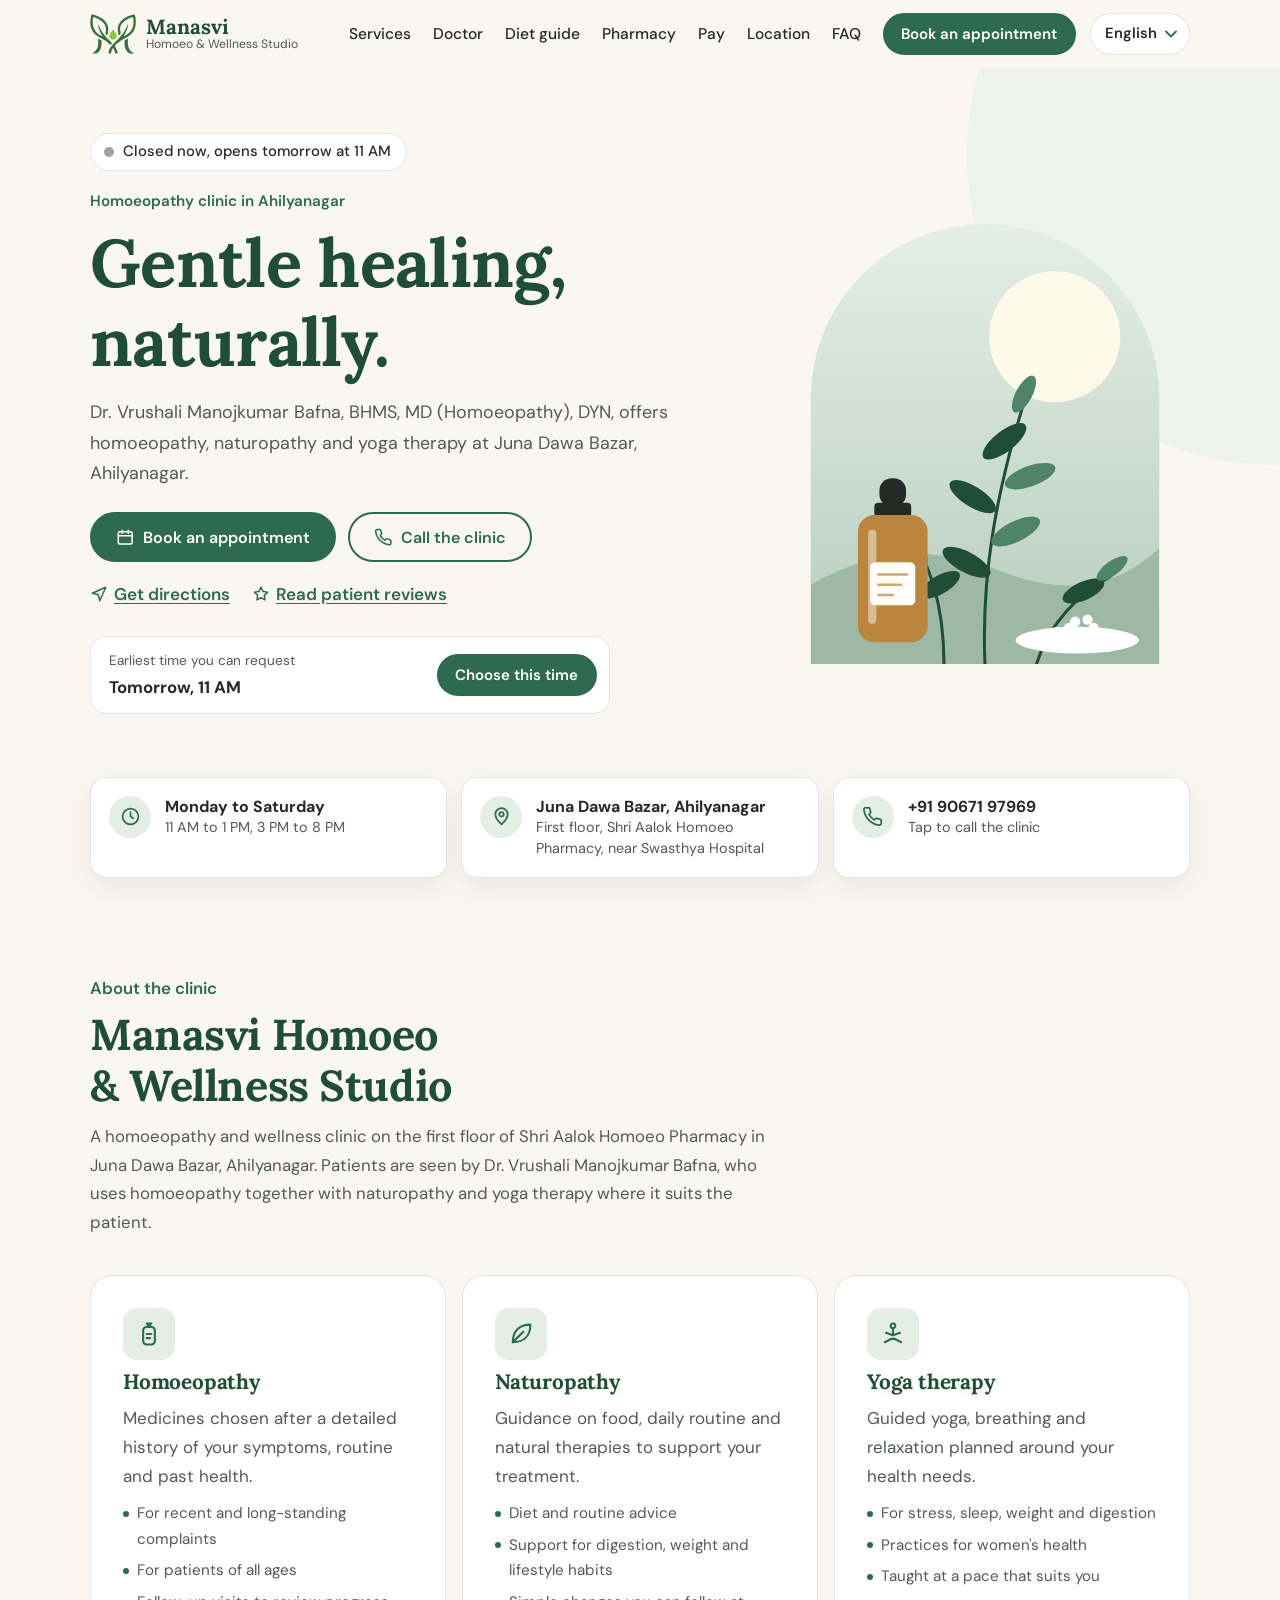
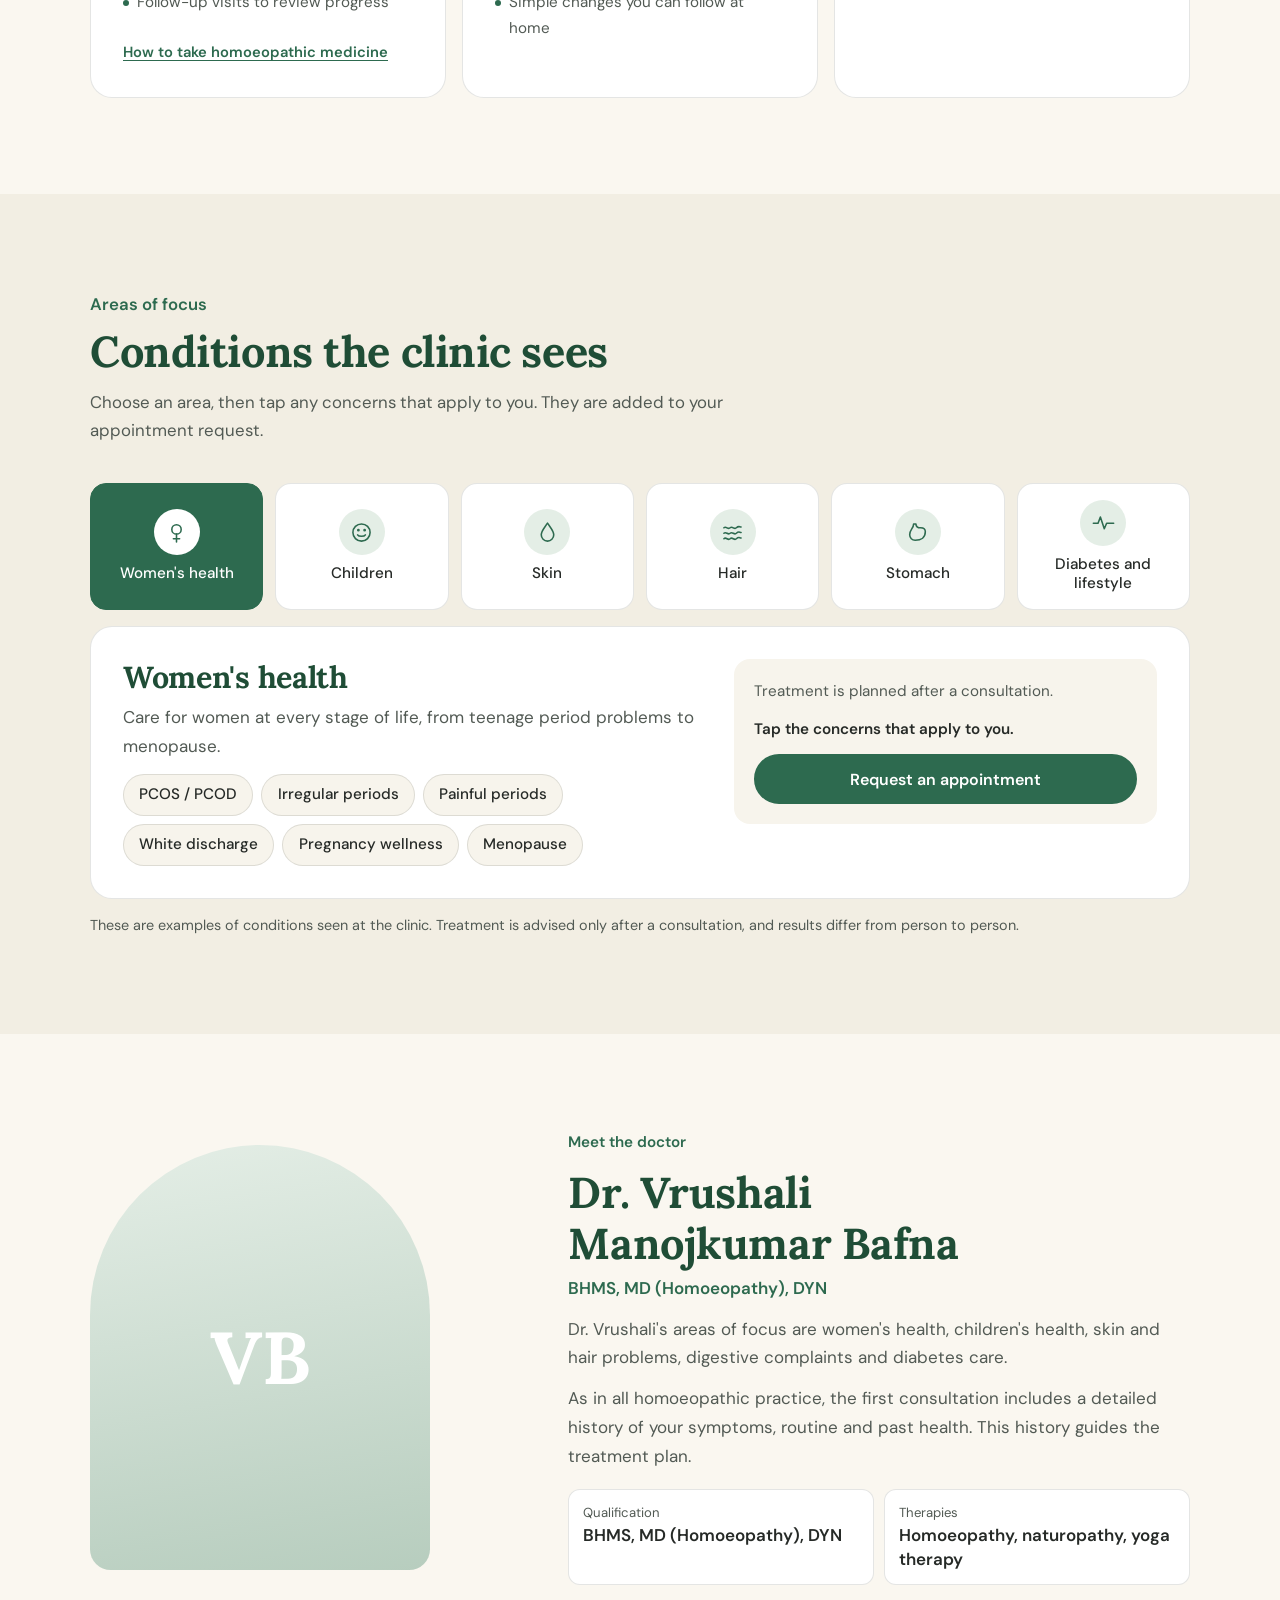
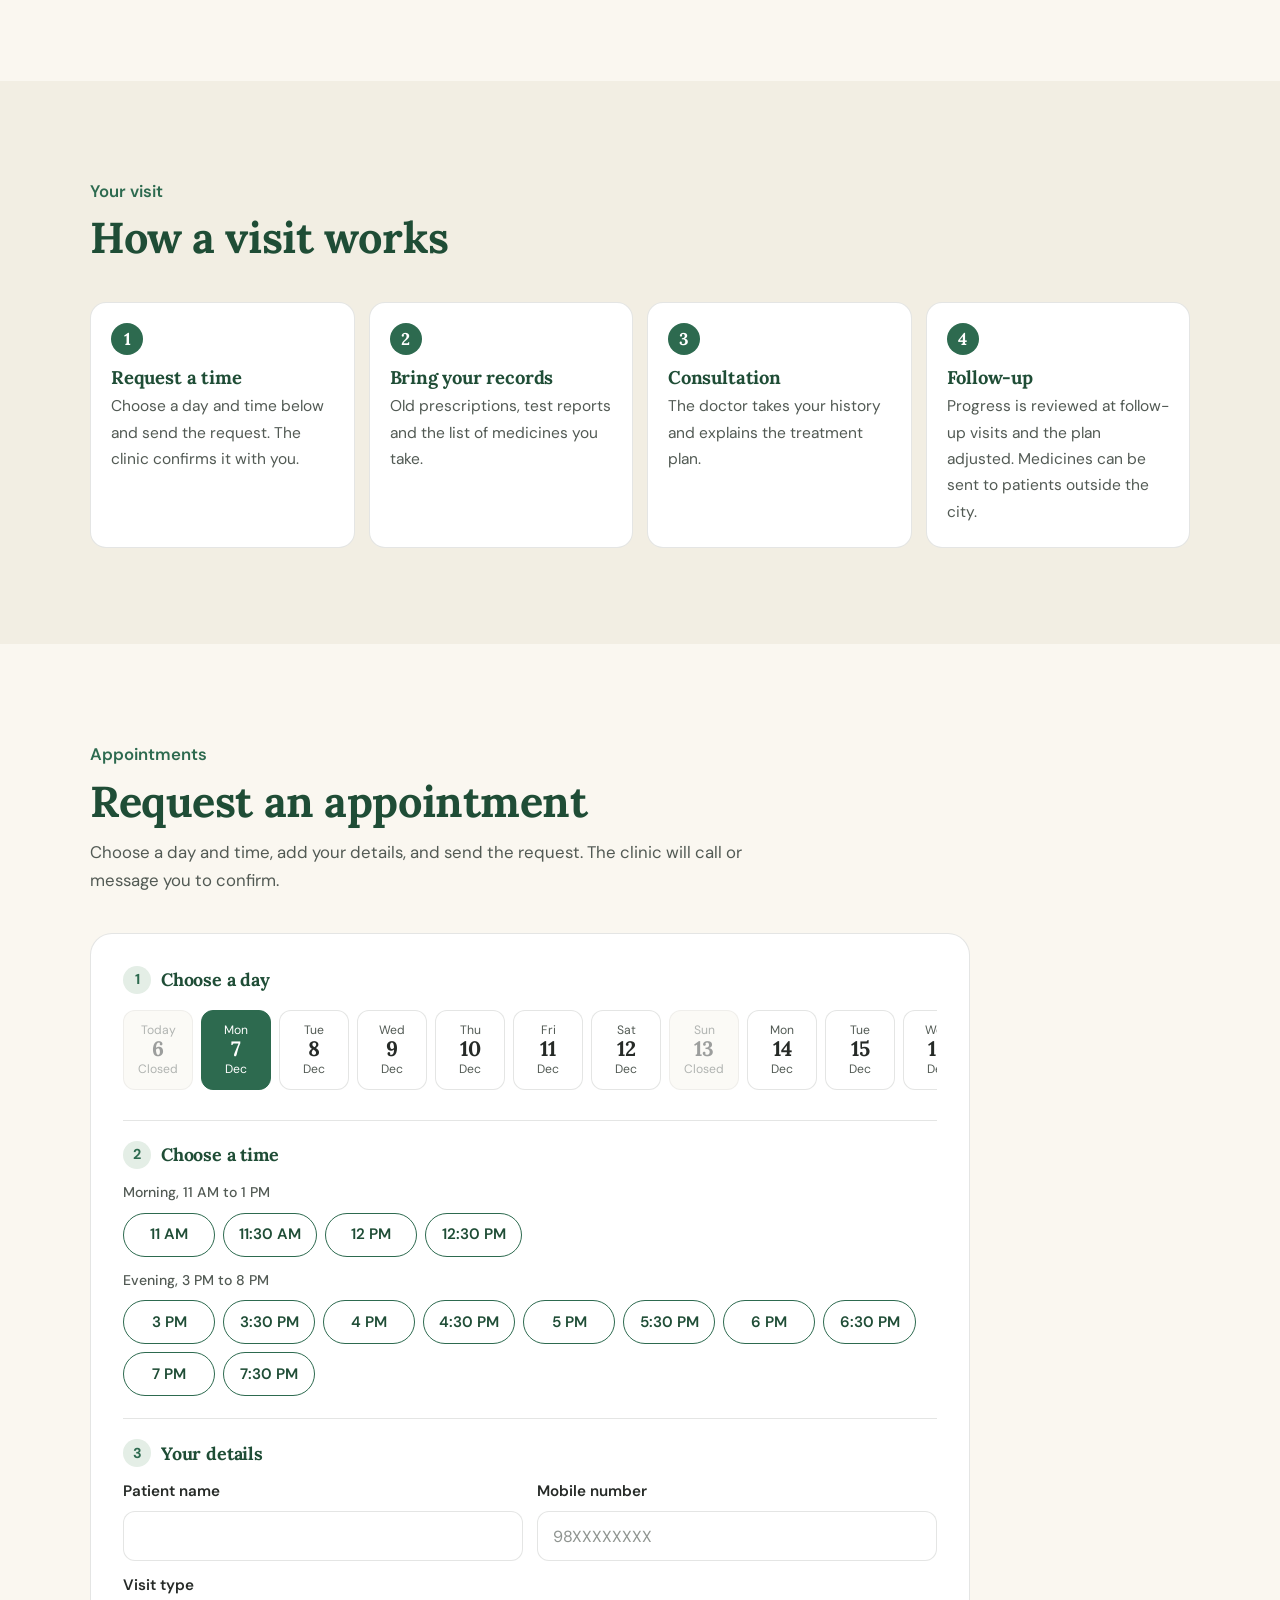
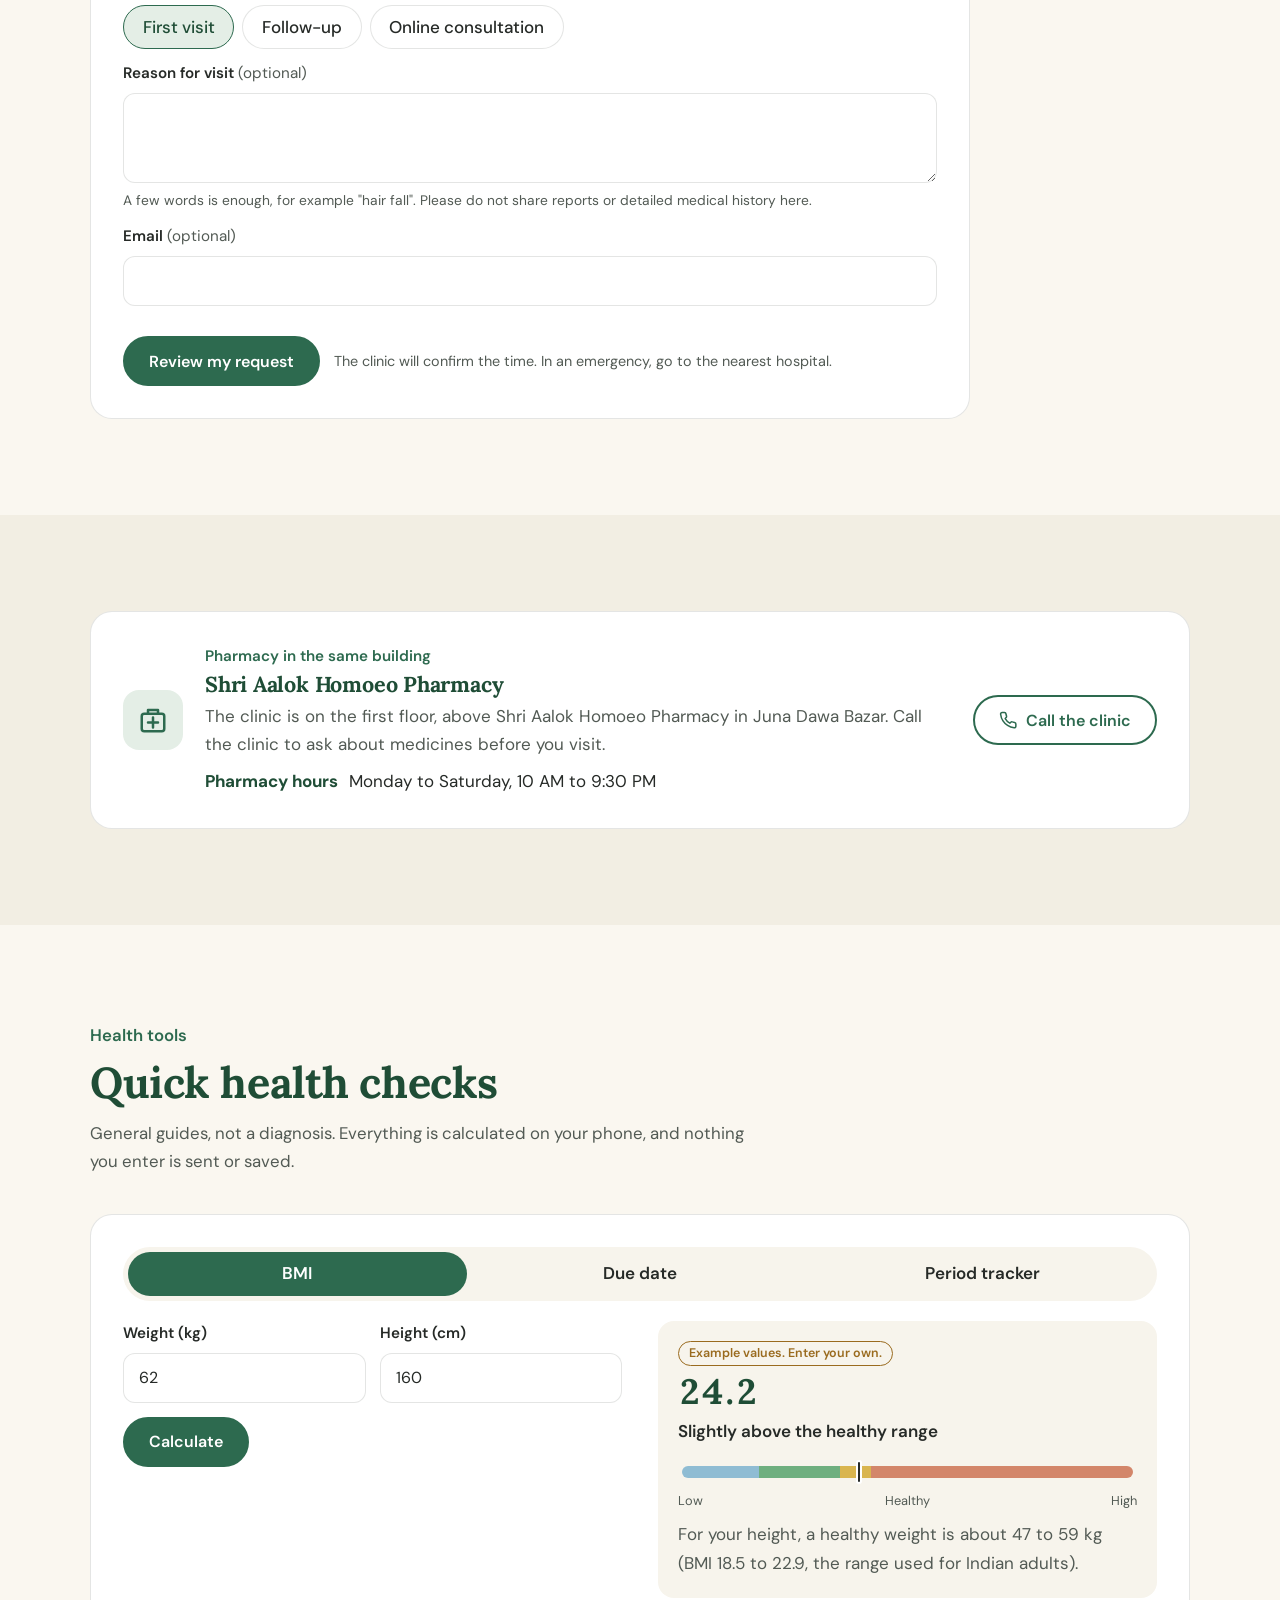
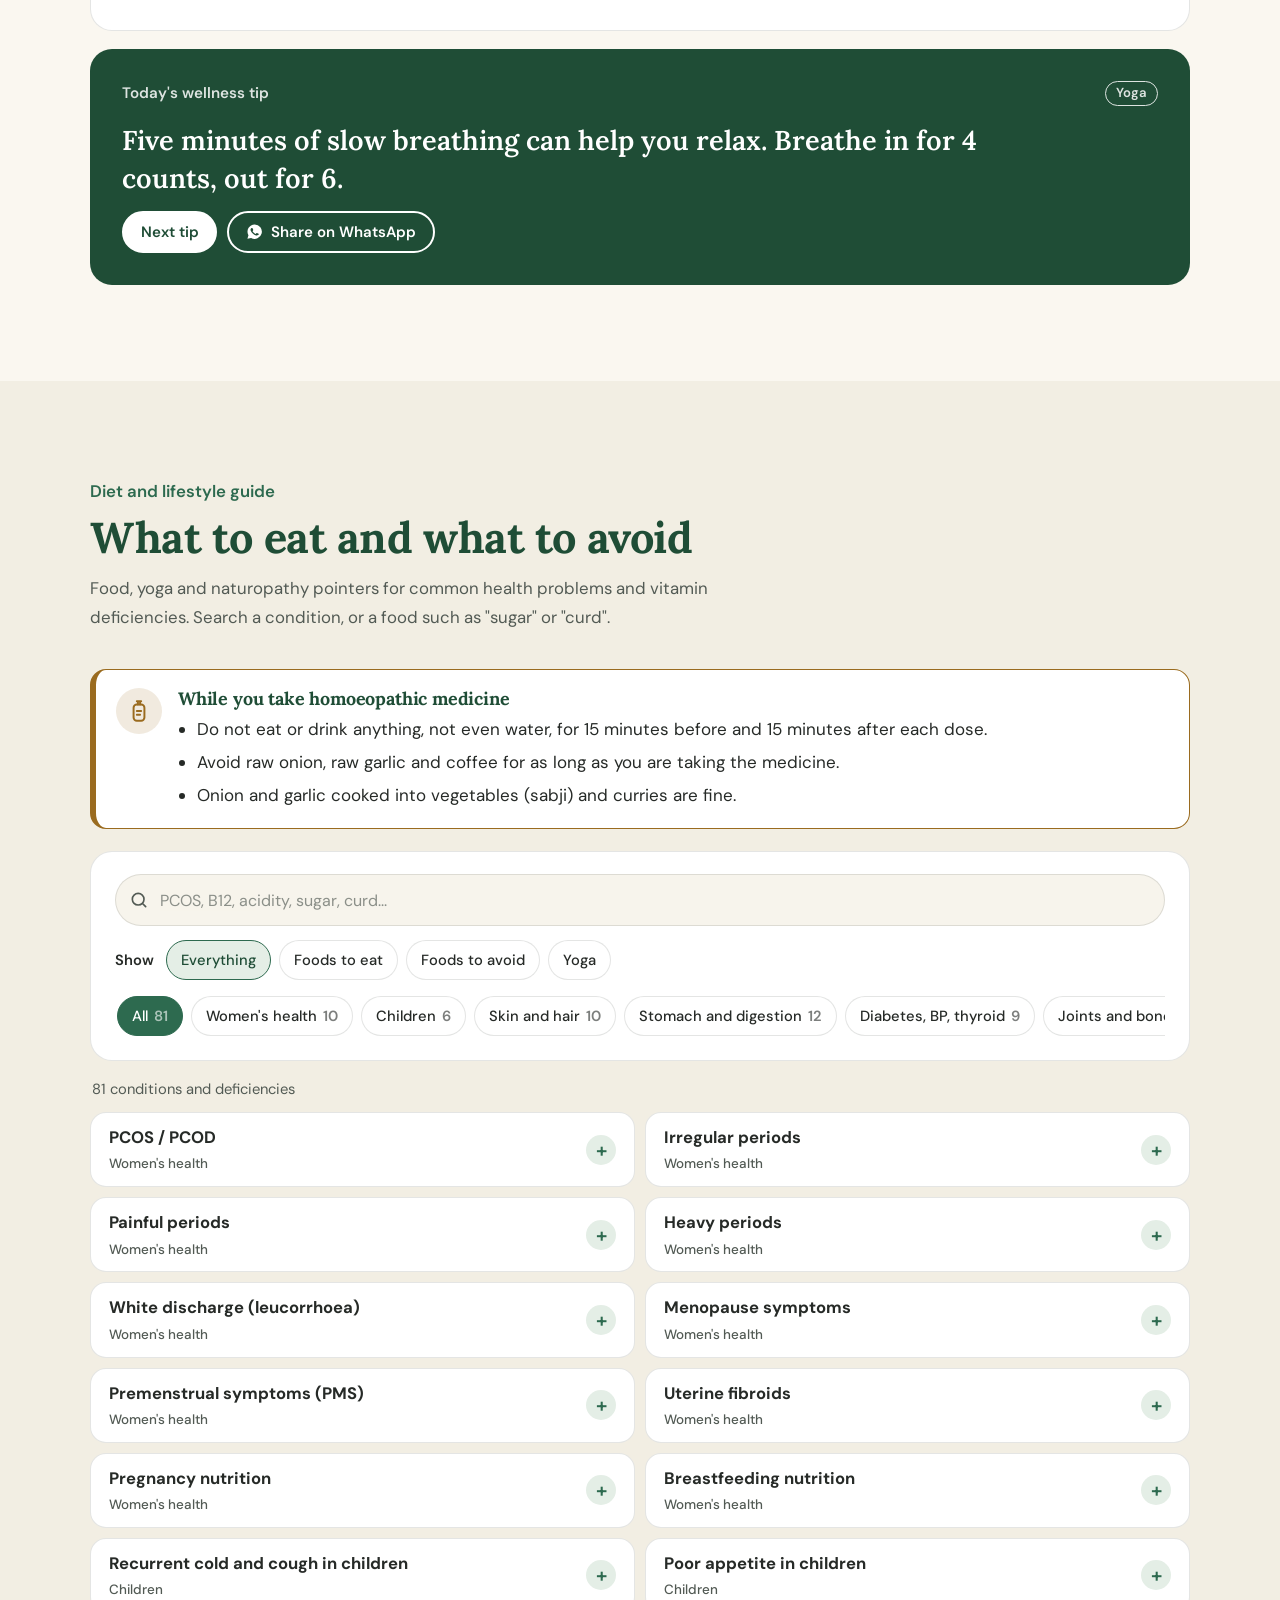
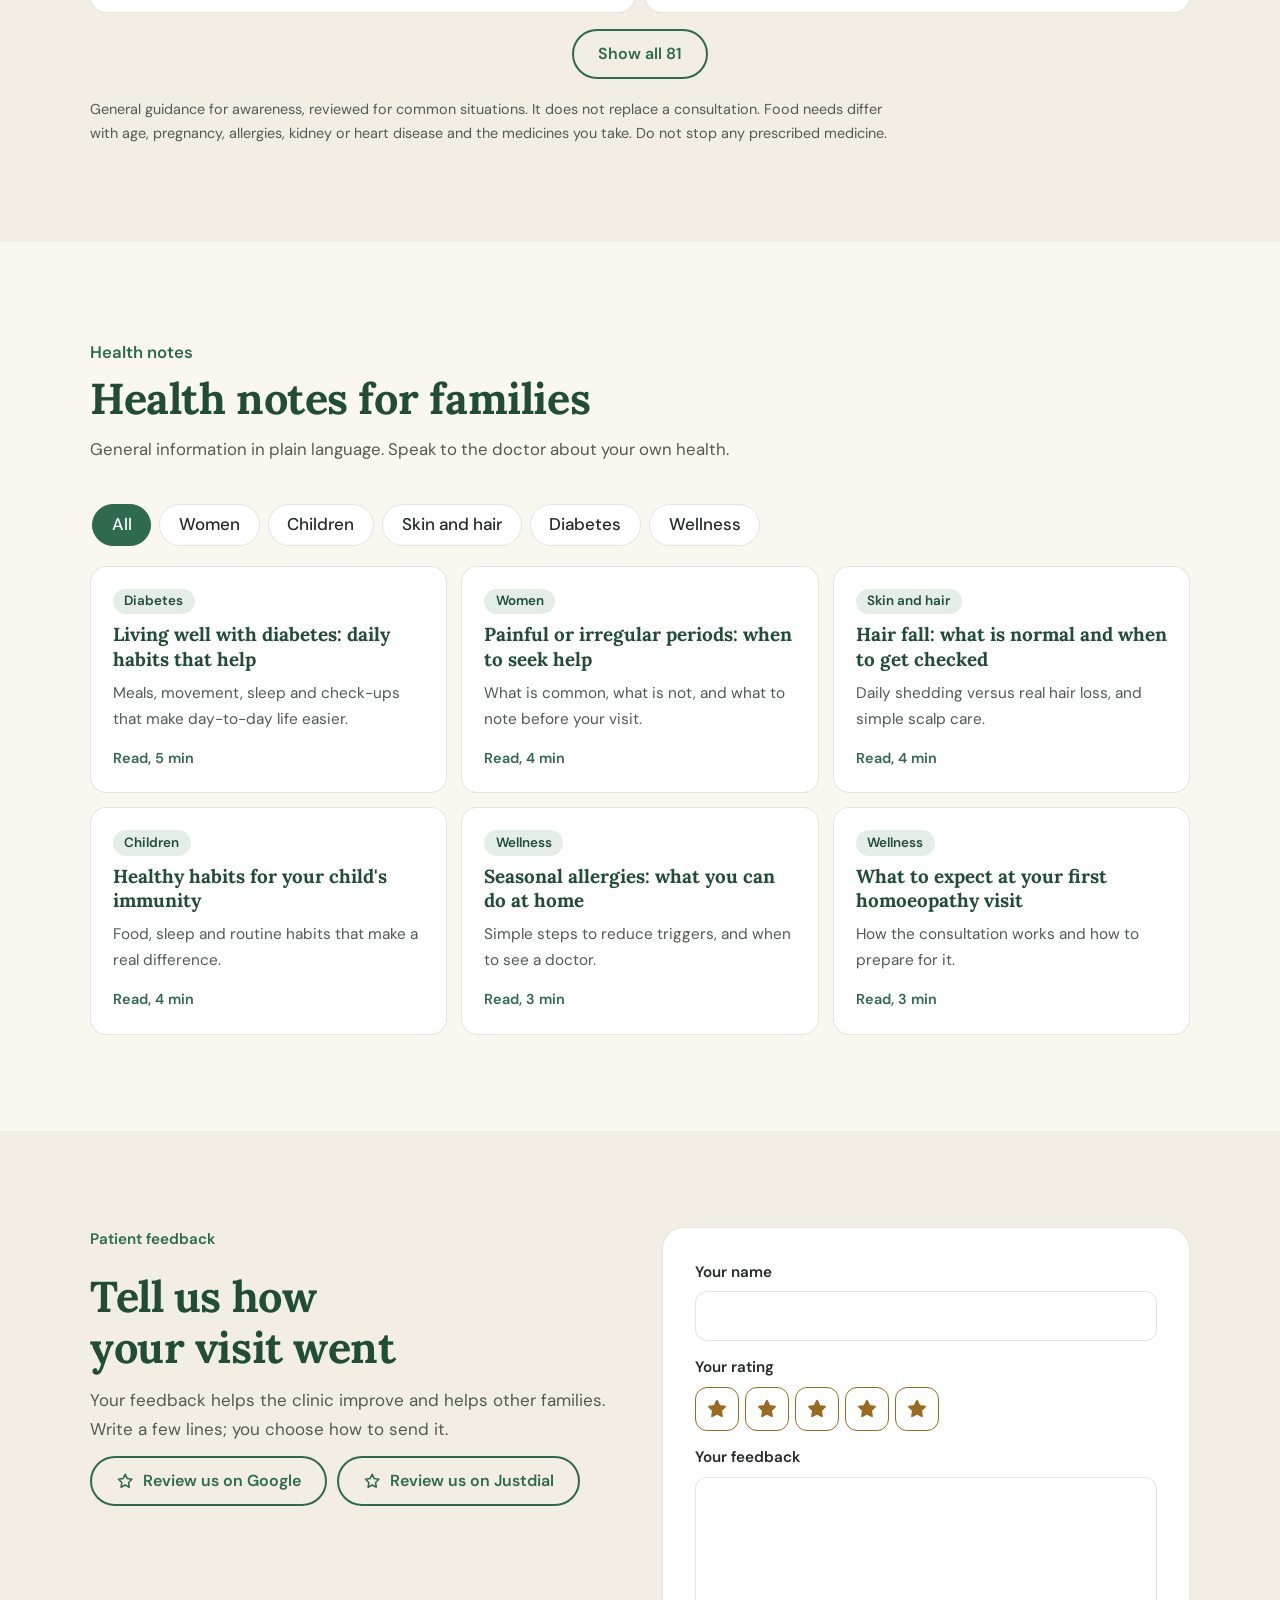
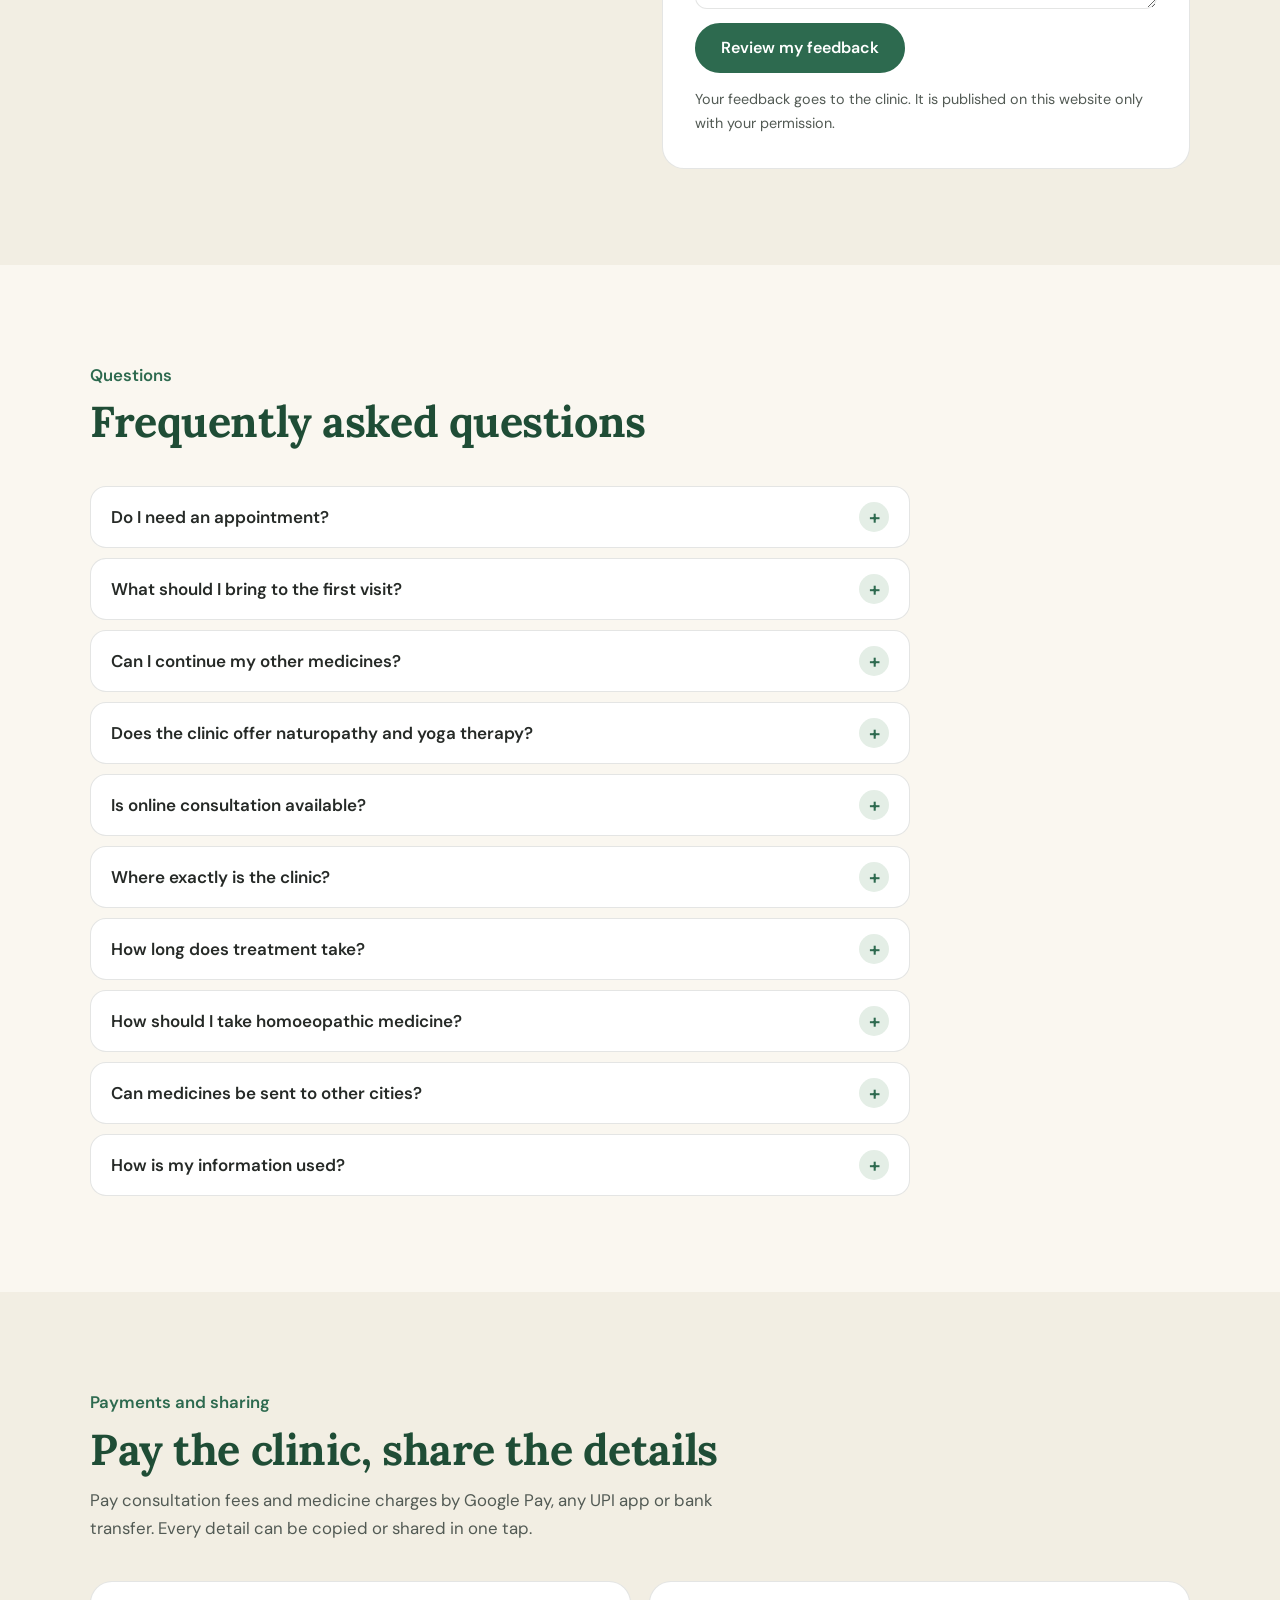
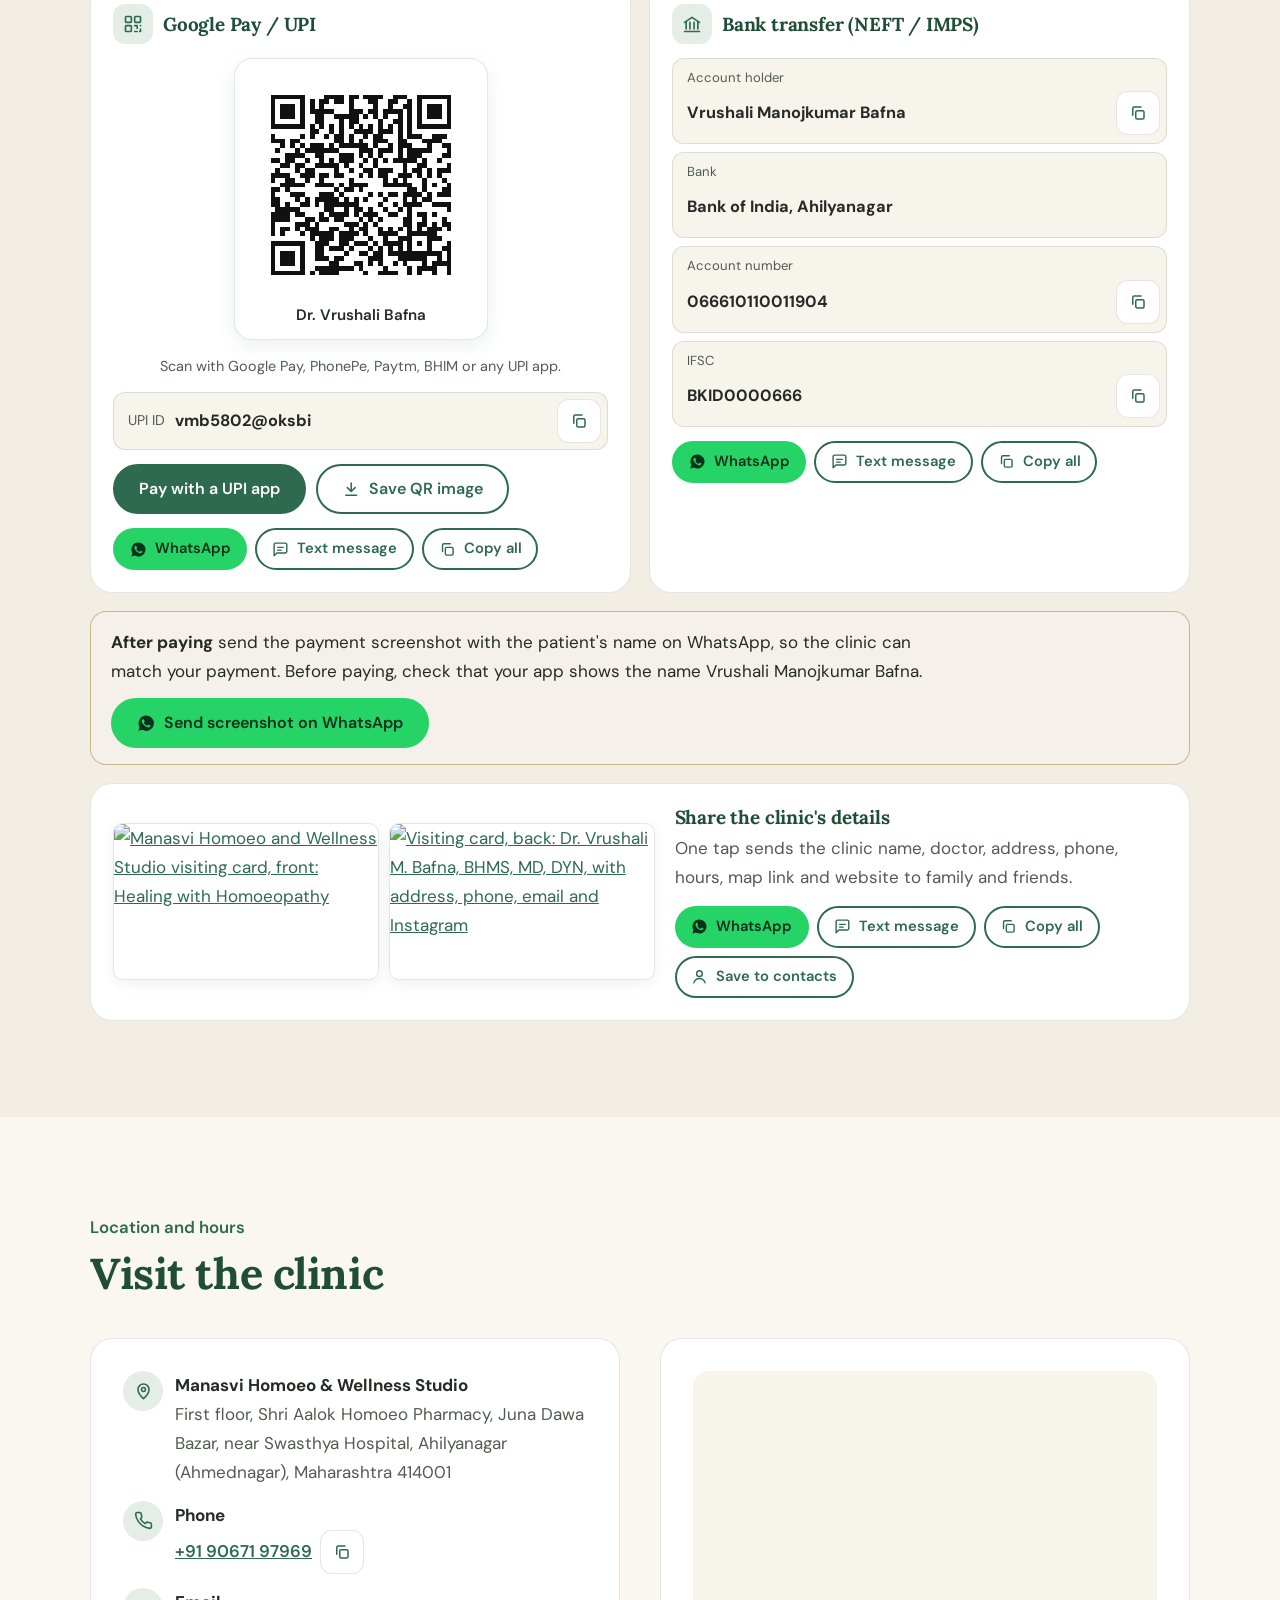
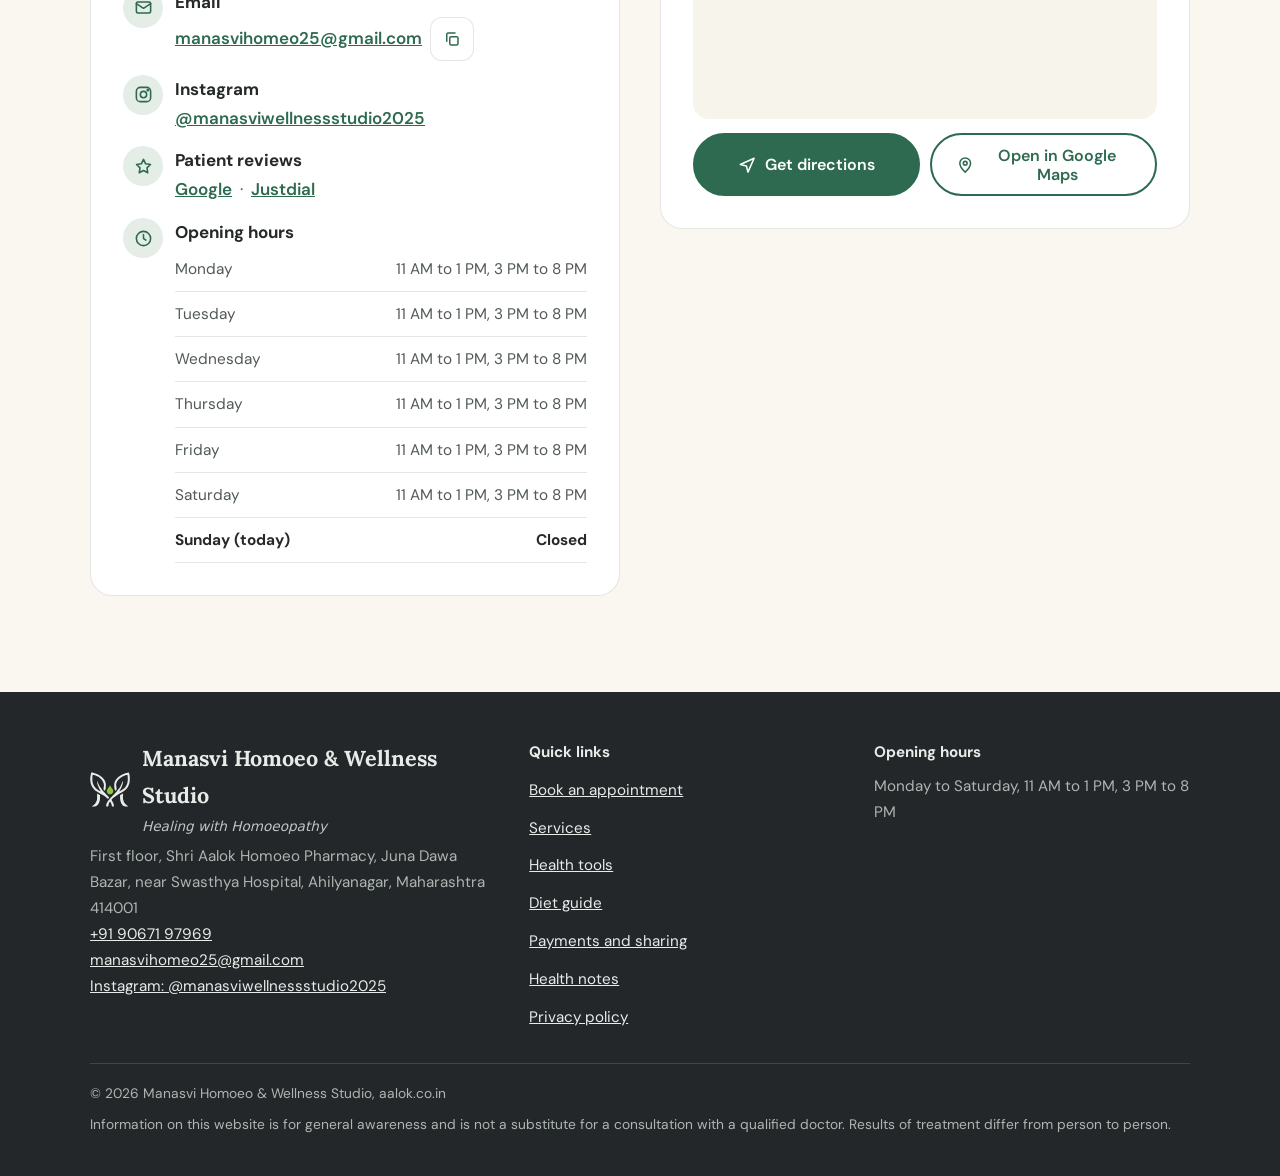
==== commit e8a3b26a: "Add files via upload" ====
--- a/index.html
+++ b/index.html
@@ -5,7 +5,7 @@
 <meta name="viewport" content="width=device-width,initial-scale=1,viewport-fit=cover">
 <title>Manasvi Homoeo &amp; Wellness Studio | Homoeopathy Clinic in Ahilyanagar</title>
 <meta name="claude:viewport-fit-sides" content="cover">
-<meta name="description" content="Homoeopathy, naturopathy and yoga therapy with Dr. Vrushali Manojkumar Bafna, BHMS, MD (Homoeopathy), at Juna Dawa Bazar, Ahilyanagar (Ahmednagar). Clinic hours 11 AM to 1 PM and 3 PM to 8 PM. Request an appointment online.">
+<meta name="description" content="Homoeopathy, naturopathy and yoga therapy with Dr. Vrushali Manojkumar Bafna, BHMS, MD (Homoeopathy), DYN, at Juna Dawa Bazar, Ahilyanagar (Ahmednagar). Clinic hours 11 AM to 1 PM and 3 PM to 8 PM. Request an appointment online.">
 <link rel="canonical" href="https://aalok.co.in/">
 <meta property="og:type" content="website">
 <meta property="og:site_name" content="Manasvi Homoeo &amp; Wellness Studio">
@@ -18,7 +18,7 @@
 <meta property="og:image:alt" content="Manasvi Homoeo and Wellness Studio, Ahilyanagar">
 <meta name="twitter:card" content="summary_large_image">
 <meta name="theme-color" content="#FAF7F0">
-<link rel="icon" href="data:image/svg+xml,%3Csvg xmlns='http://www.w3.org/2000/svg' viewBox='0 0 64 64'%3E%3Crect width='64' height='64' rx='16' fill='%231F4D36'/%3E%3Cpath d='M16 48C14 28 28 14 48 12c0 22-10 36-32 36z' fill='%23fff'/%3E%3C/svg%3E">
+<link rel="icon" href="[data-uri]">
 <link rel="preconnect" href="https://fonts.googleapis.com">
 <link rel="preconnect" href="https://fonts.gstatic.com" crossorigin>
 <link href="https://fonts.googleapis.com/css2?family=DM+Sans:wght@400;500;600;700&family=Lora:wght@600;700&display=swap" rel="stylesheet">
@@ -107,7 +107,7 @@
 .site.scrolled{border-color:var(--line);box-shadow:0 4px 18px var(--shadow)}
 .bar{display:flex;align-items:center;gap:14px;height:var(--hh)}
 .brand{display:flex;align-items:center;gap:10px;text-decoration:none;min-width:0;margin-right:auto;color:var(--head)}
-.brand svg{width:34px;height:38px;flex:none}
+.brand svg.logo{width:46px;height:40px;flex:none;color:#36703F}
 .brand b{display:block;font-family:var(--display);font-size:1.28rem;font-weight:700;color:var(--head);line-height:1.05}
 .brand small{display:block;font-size:.76rem;color:var(--text);line-height:1.25;white-space:nowrap}
 .nav{display:flex;align-items:center;gap:22px}
@@ -550,6 +550,45 @@
 #gdCats button .num{opacity:.6;font-weight:600;margin-left:2px}
 @media (min-width:1000px){.gd-list{grid-template-columns:1fr 1fr;align-items:start}.gd-list details[open]{grid-column:1/-1}}
 
+/* ---------- logo, footer brand ---------- */
+:root[data-theme="dark"] .brand svg.logo{color:#A8DDBE}
+@media (prefers-color-scheme:dark){:root:not([data-theme="light"]) .brand svg.logo{color:#A8DDBE}}
+.f-brand{display:flex;align-items:center;gap:12px}
+.f-brand .logo{flex:none;color:currentColor}
+.f-brand small{display:block;font-family:var(--body);font-size:.85rem;font-weight:500;font-style:italic;opacity:.8;margin-top:2px}
+.rv-btns{display:flex;flex-wrap:wrap;gap:10px}
+
+/* ---------- payments and sharing ---------- */
+.pay-grid{display:grid;gap:18px}
+.pay-card{display:grid;gap:14px;align-content:start;padding:22px}
+.pay-card h3,.share-card h3{display:flex;align-items:center;gap:10px;font-size:1.18rem;margin:0}
+.pay-card h3 .ic{width:40px;height:40px;border-radius:12px;display:grid;place-items:center;background:var(--accent-soft);color:var(--accent);flex:none}
+.qrbox{justify-self:center;background:#fff;border:1px solid var(--line);border-radius:18px;padding:16px 16px 10px;text-align:center;box-shadow:0 6px 20px rgba(31,77,54,.08)}
+.qrbox .qr{display:block;width:min(220px,60vw);height:auto}
+.qr-name{margin:8px 0 0;font-weight:600;color:#262A27;font-size:.95rem}
+.center{text-align:center}
+.kv{display:flex;align-items:center;gap:10px;flex-wrap:wrap;background:var(--surface-2);border:1px solid var(--line);border-radius:12px;padding:6px 6px 6px 14px}
+.kv span{color:var(--text);font-size:.88rem}
+.kv b{color:var(--ink);font-size:1.02rem;margin-right:auto;word-break:break-all}
+.acts{display:flex;flex-wrap:wrap;gap:10px}
+.bank{display:grid;gap:8px;margin:0}
+.bank>div{display:grid;gap:2px;background:var(--surface-2);border:1px solid var(--line);border-radius:12px;padding:8px 6px 8px 14px}
+.bank dt{font-size:.82rem;color:var(--text)}
+.bank dd{margin:0;display:flex;align-items:center;gap:10px;justify-content:space-between;min-height:44px}
+.bank dd b{color:var(--ink);font-size:1.02rem;word-break:break-all}
+.share-row{display:flex;flex-wrap:wrap;gap:8px}
+.share-row .btn{min-height:42px;padding:.3em 1em;font-size:.92rem}
+.paynote{display:flex;flex-wrap:wrap;align-items:center;justify-content:space-between;gap:12px 20px;margin:18px 0;padding:16px 20px;border-radius:var(--r-md);background:color-mix(in srgb,var(--gold) 10%,var(--surface));border:1.5px solid color-mix(in srgb,var(--gold) 45%,transparent)}
+.paynote p{margin:0;max-width:68ch;color:var(--ink)}
+.share-card{display:grid;gap:20px;padding:22px}
+.share-card p{margin:6px 0 14px}
+.vcards{display:grid;grid-template-columns:1fr 1fr;gap:10px}
+.vcard{display:block;border-radius:10px;overflow:hidden;border:1px solid var(--line);box-shadow:0 4px 14px rgba(0,0,0,.06)}
+.vcard img{display:block;width:100%;height:auto}
+@media (min-width:860px){.pay-grid{grid-template-columns:1fr 1fr}.share-card{grid-template-columns:minmax(0,1.1fr) 1fr;align-items:center}}
+@media (max-width:420px){.vcards{grid-template-columns:1fr}}
+.st-rv{margin-top:12px}
+
 </style>
 <script type="application/ld+json">
 {
@@ -560,11 +599,11 @@
   "image":"https://aalok.co.in/images/manasvi-homoeo-ahilyanagar-share.png",
   "telephone":"+91-9067197969",
   "email":"manasvihomeo25@gmail.com",
-  "description":"Homoeopathy, naturopathy and yoga therapy clinic of Dr. Vrushali Manojkumar Bafna, BHMS, MD (Homoeopathy), in Ahilyanagar.",
+  "description":"Homoeopathy, naturopathy and yoga therapy clinic of Dr. Vrushali Manojkumar Bafna, BHMS, MD (Homoeopathy), DYN, in Ahilyanagar.",
   "knowsAbout":["Homoeopathy","Naturopathy","Yoga therapy"],
   "areaServed":"Ahilyanagar (Ahmednagar), Maharashtra",
-  "address":{"@type":"PostalAddress","streetAddress":"First Floor, Alok Medical and Homeo Pharmacy, Juna Dawa Bazar, near Swasthya Hospital","addressLocality":"Ahilyanagar","addressRegion":"Maharashtra","postalCode":"414001","addressCountry":"IN"},
-  "hasMap":"https://www.google.com/maps/search/?api=1&query=Alok+Medical+and+Homeo+Pharmacy+Juna+Dawa+Bazar+Ahilyanagar+414001",
+  "address":{"@type":"PostalAddress","streetAddress":"First Floor, Shri Aalok Homoeo Pharmacy, Juna Dawa Bazar, near Swasthya Hospital","addressLocality":"Ahilyanagar","addressRegion":"Maharashtra","postalCode":"414001","addressCountry":"IN"},
+  "hasMap":"https://www.google.com/maps/search/?api=1&query=Manasvi+Homoeo+and+Wellness+Studio+Juna+Dawa+Bazar+Ahilyanagar+414001",
   "openingHoursSpecification":[
     {"@type":"OpeningHoursSpecification","dayOfWeek":["Monday","Tuesday","Wednesday","Thursday","Friday","Saturday"],"opens":"11:00","closes":"13:00"},
     {"@type":"OpeningHoursSpecification","dayOfWeek":["Monday","Tuesday","Wednesday","Thursday","Friday","Saturday"],"opens":"15:00","closes":"20:00"}
@@ -574,6 +613,14 @@
 </head>
 <body>
 <svg width="0" height="0" style="position:absolute" aria-hidden="true">
+  <symbol id="logo-m" viewBox="8.2 9.5 161.8 139.3"><path fill="currentColor" fill-rule="evenodd" d="M16.2 147.8C16.0 147.6 16.0 147.5 16.1 147.1C16.3 146.7 18.3 145.2 18.6 145.2C18.8 145.2 20.5 144.1 22.0 143.0C24.5 141.3 29.3 136.0 31.3 132.7C32.2 131.2 34.2 127.4 34.2 127.1C34.2 126.9 34.3 126.5 34.5 126.2C35.0 125.3 35.5 123.8 35.8 122.4C35.9 121.8 36.2 120.4 36.5 119.2L36.9 117.2L36.9 106.6C36.9 94.4 36.8 95.2 38.3 95.8C38.8 96.0 39.7 96.5 40.3 96.9C40.9 97.3 41.8 97.8 42.2 98.0C43.0 98.4 46.0 100.1 47.7 101.1C49.0 101.8 48.9 101.3 48.9 109.1C48.9 115.9 48.9 116.1 48.5 118.6C48.2 120.0 48.0 121.5 47.9 122.1C47.9 122.6 47.7 123.4 47.6 123.7C47.4 124.1 47.2 124.9 47.1 125.5C47.0 126.1 46.7 127.0 46.5 127.4C46.4 127.9 46.2 128.5 46.1 128.8C46.0 129.2 45.8 129.8 45.6 130.3C45.4 130.8 44.9 132.0 44.5 132.9C43.6 135.2 41.3 139.5 40.1 141.1C38.9 142.6 36.5 144.6 34.2 145.9C32.6 146.8 30.1 147.5 27.6 147.8C25.5 148.1 16.6 148.1 16.2 147.8ZM74.4 147.8C73.6 147.5 73.5 147.1 73.5 144.9C73.5 138.0 76.5 131.1 83.8 121.5C85.6 119.1 92.2 111.9 96.0 108.2C104.1 100.3 109.3 95.0 112.3 91.3C112.8 90.7 113.7 89.8 114.2 89.2C114.7 88.7 115.5 87.7 116.0 87.1C119.0 83.6 120.9 81.2 121.5 80.4C121.9 79.9 122.7 78.9 123.3 78.2C125.6 75.3 129.4 69.6 131.1 66.6C131.3 66.2 131.7 65.5 132.0 64.9C132.7 63.8 134.2 60.8 134.8 59.2C135.1 58.6 135.6 57.4 135.9 56.7C136.3 55.9 136.7 54.7 137.0 54.1C137.6 52.5 138.2 51.2 140.2 47.1C140.8 45.7 141.4 45.1 141.7 45.2C142.1 45.4 142.1 48.3 141.7 49.8C141.6 50.4 141.3 51.7 141.2 52.7C141.0 53.6 140.7 54.9 140.5 55.5C140.3 56.1 140.0 57.2 139.8 57.9C139.0 61.2 138.7 62.2 138.5 62.4C138.4 62.5 138.2 63.1 138.0 63.7C137.5 65.2 136.9 67.0 136.5 67.7C136.3 68.0 136.1 68.4 136.1 68.7C135.7 70.0 132.0 77.4 130.9 79.0C130.4 79.8 130.0 80.4 130.0 80.5C130.0 80.6 129.7 81.2 129.3 81.8C128.9 82.5 128.3 83.4 128.0 83.9C126.8 86.0 126.6 86.4 126.9 86.6C127.2 86.9 127.2 86.9 128.0 86.5C128.5 86.2 129.5 85.8 130.2 85.4C133.9 83.6 139.0 80.4 142.9 77.4C148.0 73.5 152.8 67.7 155.8 61.7C156.7 59.8 158.5 55.2 158.9 53.6C158.9 53.2 159.2 52.4 159.4 51.8C159.5 51.1 159.8 49.7 160.0 48.5C160.2 47.4 160.4 46.2 160.5 45.8C161.4 42.5 161.3 29.5 160.4 25.0C160.2 23.9 160.0 22.4 159.9 21.8C159.8 21.2 159.7 20.5 159.6 20.4C159.3 20.0 157.5 19.9 156.3 20.3C155.8 20.4 154.8 20.7 154.0 20.9C148.1 22.5 140.6 26.0 135.1 29.7C131.5 32.1 129.9 33.3 126.8 36.1C123.4 39.2 121.4 41.5 119.2 44.9C118.1 46.5 116.0 50.6 116.0 51.0C116.0 51.1 115.8 51.6 115.5 52.2C115.3 52.8 115.0 53.7 114.8 54.3C114.7 54.9 114.5 55.8 114.4 56.3C113.9 57.8 114.0 63.4 114.5 65.6C114.7 66.5 114.9 68.0 115.0 68.9C115.1 69.8 115.3 71.2 115.5 72.0C115.7 73.0 115.8 73.9 115.8 75.4C115.8 77.3 115.8 77.6 115.3 78.8C115.0 79.5 114.5 80.5 114.2 81.0C113.1 82.6 111.1 84.2 110.4 83.9C110.0 83.8 109.3 82.5 109.0 81.4C108.8 80.8 108.6 80.1 108.4 79.9C108.3 79.7 108.1 79.0 107.9 78.2C107.8 77.5 107.5 76.6 107.4 76.3C107.3 75.9 107.1 74.9 107.0 74.0C106.9 73.1 106.7 72.0 106.6 71.4C106.2 69.8 106.0 65.2 106.1 61.4C106.2 58.0 106.6 54.8 107.3 52.3C107.4 51.8 107.7 50.9 107.8 50.2C108.3 48.4 109.4 45.8 110.3 44.1C110.4 43.8 110.7 43.3 110.9 42.9C113.0 38.6 117.6 33.0 122.0 29.2C124.8 26.8 126.0 25.9 130.3 23.1C132.9 21.5 137.7 19.0 141.2 17.5C141.9 17.2 142.8 16.8 143.2 16.7C143.8 16.4 145.0 16.0 149.1 14.5C149.8 14.2 151.2 13.8 152.2 13.5C153.3 13.2 154.4 12.9 154.8 12.7C155.2 12.6 156.1 12.3 156.8 12.1C157.5 12.0 158.6 11.7 159.2 11.5C159.8 11.3 161.0 11.0 161.9 10.9C162.8 10.8 163.8 10.6 164.2 10.6C165.0 10.4 165.6 10.9 165.8 12.0C165.9 12.4 166.2 13.3 166.4 13.9C166.6 14.6 166.9 15.6 167.0 16.2C167.1 16.8 167.3 17.7 167.5 18.3C167.7 18.8 167.9 19.9 168.0 20.6C168.1 21.3 168.3 22.8 168.5 23.9C169.4 29.1 169.4 43.0 168.5 47.5C168.3 48.4 168.1 49.8 168.0 50.6C167.7 53.3 166.7 56.9 165.0 61.4C163.7 65.2 161.3 69.7 159.4 72.2C152.6 81.1 145.8 86.5 132.2 93.7C131.1 94.4 129.4 95.3 128.5 95.8C127.6 96.3 126.2 97.1 125.2 97.6C123.1 98.7 122.2 99.2 120.4 100.4C117.2 102.5 113.8 104.8 113.2 105.2C112.3 105.8 106.6 109.9 105.5 110.8C101.4 114.1 100.1 115.2 98.7 116.6C97.1 118.3 95.5 120.2 95.4 120.8C95.3 121.2 95.9 122.5 97.2 124.7C97.5 125.3 98.2 126.4 98.6 127.2C99.0 127.9 99.7 129.1 100.1 129.8C101.1 131.6 102.7 134.9 103.0 135.9C103.1 136.4 103.3 137.0 103.5 137.4C103.7 137.7 103.9 138.4 104.0 138.9C104.1 139.4 104.4 140.3 104.6 141.1C105.1 142.6 105.2 147.0 104.8 147.6C104.5 147.9 104.3 147.9 101.5 148.0C97.7 148.0 97.2 147.9 97.0 147.0C96.9 146.6 96.6 145.7 96.4 145.1C96.2 144.4 96.0 143.5 96.0 143.1C96.0 141.9 95.1 138.6 94.3 136.8C92.4 132.6 92.0 131.9 90.3 129.8C89.4 128.7 89.2 128.7 88.6 129.2C87.0 130.4 84.9 134.7 84.0 138.3C83.8 139.0 83.5 140.2 83.3 140.9C83.2 141.6 83.0 142.5 83.0 142.7C83.0 143.5 82.1 145.9 81.6 146.7C80.8 147.8 80.4 147.9 77.4 148.0C76.0 148.0 74.6 147.9 74.4 147.8ZM151.3 147.8C150.6 147.8 149.8 147.6 149.4 147.5C149.0 147.4 148.2 147.2 147.6 147.1C143.0 146.2 138.4 141.8 135.3 135.5C134.9 134.8 134.5 134.1 134.4 134.0C134.0 133.6 132.0 128.1 132.0 127.5C132.0 127.3 131.8 126.6 131.6 125.9C131.4 125.2 131.1 123.9 130.9 122.9C130.8 121.9 130.6 120.6 130.4 119.9C129.8 117.2 129.5 103.3 130.0 102.1C130.2 101.5 131.3 100.6 132.6 99.9C133.0 99.7 133.5 99.4 133.7 99.3C134.2 99.0 138.5 96.7 139.8 96.1C140.8 95.6 141.3 95.4 141.5 95.5C142.1 95.8 142.1 99.0 141.7 104.7C141.3 109.6 141.3 110.8 141.7 113.9C141.8 115.3 142.0 116.8 142.0 117.2C142.0 117.7 142.1 118.6 142.3 119.2C142.4 119.8 142.7 121.1 142.9 122.1C144.1 127.7 146.2 132.3 149.3 136.0C150.9 138.0 154.0 140.9 155.8 142.1C157.4 143.2 158.6 144.0 161.3 145.9C161.8 146.2 162.5 146.7 162.8 146.9C163.7 147.5 163.5 147.7 161.6 147.9C159.4 148.0 152.9 148.0 151.3 147.8ZM80.2 116.8C79.3 116.2 74.6 112.3 73.8 111.5C73.5 111.1 70.8 108.8 69.5 107.8C68.5 107.0 67.8 106.5 64.1 103.9C62.7 102.9 59.6 101.0 59.4 101.0C59.3 101.0 58.6 100.6 57.9 100.1C57.1 99.6 55.9 98.9 55.2 98.6C54.5 98.2 52.2 97.0 50.1 95.9C48.1 94.8 46.3 93.8 46.3 93.8C46.2 93.8 45.5 93.4 44.7 92.9C43.9 92.5 42.1 91.4 40.7 90.6C38.2 89.2 33.9 86.4 32.7 85.5C32.3 85.2 31.4 84.5 30.5 83.8C26.5 80.9 21.4 75.4 18.6 71.1C18.2 70.5 17.8 69.8 17.5 69.4C17.0 68.7 15.2 65.4 15.2 65.3C15.2 65.2 14.8 64.3 14.3 63.3C13.5 61.6 13.1 60.4 12.3 57.9C11.4 55.4 11.1 54.3 11.0 53.3C10.9 52.7 10.7 51.6 10.5 50.9C10.3 50.2 10.1 48.8 10.0 47.9C9.9 47.0 9.7 45.0 9.5 43.4C9.1 40.0 9.1 35.4 9.4 32.3C10.0 26.6 10.2 25.5 10.5 24.3C10.7 23.6 10.9 22.4 11.0 21.6C11.1 20.8 11.3 19.5 11.5 18.8C11.7 18.0 11.9 16.7 12.0 15.8C12.2 13.6 12.8 11.2 13.2 10.8C13.5 10.5 13.7 10.5 14.6 10.6C18.2 10.9 19.4 11.1 20.9 11.5C21.9 11.8 23.0 12.0 23.4 12.1C23.9 12.2 24.5 12.3 24.8 12.5C25.0 12.6 25.8 12.8 26.5 13.0C27.9 13.3 30.0 14.0 31.4 14.6C31.9 14.8 32.4 15.0 32.5 15.0C32.6 15.0 33.2 15.2 33.8 15.5C34.5 15.8 35.5 16.3 36.1 16.6C42.2 19.3 47.3 22.3 53.2 26.7C56.9 29.4 59.7 32.1 62.7 35.8C63.2 36.4 63.8 37.2 64.1 37.5C64.7 38.2 65.3 39.0 66.6 41.2C69.0 45.3 70.0 47.7 71.0 51.3C71.3 52.3 71.5 53.3 71.7 53.6C72.7 56.2 72.6 70.1 71.5 74.6C71.3 75.3 71.1 76.3 71.1 76.8C70.9 78.0 69.9 81.0 69.1 82.6C68.6 83.7 68.6 83.8 67.9 83.8C67.2 83.9 67.1 83.8 65.8 82.5C64.9 81.6 64.1 80.6 63.7 79.9L63.1 78.8L63.1 75.8C63.1 73.3 63.1 72.7 63.5 71.0C64.1 68.5 64.5 65.2 64.6 63.1C64.6 59.7 63.5 54.0 62.4 51.5C62.2 51.1 62.0 50.6 62.0 50.5C62.0 50.0 59.6 45.4 58.2 43.5C53.8 36.8 45.9 30.1 37.8 26.0C34.9 24.6 33.4 23.9 32.3 23.5C31.8 23.3 30.9 23.0 30.3 22.7C29.7 22.5 28.8 22.2 28.2 22.0C27.7 21.8 26.8 21.6 26.2 21.4C25.6 21.2 24.6 20.9 24.0 20.8C23.4 20.6 22.5 20.4 22.0 20.3C20.9 19.9 19.7 19.9 19.3 20.2C19.1 20.3 18.9 20.8 18.8 21.5C18.8 22.1 18.6 23.2 18.4 24.0C18.1 25.6 17.7 33.3 17.7 36.7C17.7 39.9 18.1 46.4 18.4 47.5C18.5 48.0 18.8 49.2 18.9 50.0C19.0 50.9 19.2 51.8 19.3 52.1C19.4 52.4 19.7 53.2 19.9 54.0C21.2 58.6 23.2 62.7 26.1 66.8C29.0 71.0 32.1 74.5 35.3 77.1C37.2 78.7 42.0 82.0 44.0 83.0C44.5 83.3 45.1 83.6 45.4 83.8C45.7 83.9 46.1 84.2 46.4 84.3C46.7 84.4 47.3 84.8 47.8 85.0C48.3 85.3 48.9 85.6 49.1 85.7C49.4 85.8 50.0 86.1 50.5 86.4C51.3 86.8 51.4 86.8 51.7 86.6C51.9 86.3 51.8 86.2 51.3 85.1C50.9 84.5 50.3 83.5 49.9 82.9C49.5 82.4 48.9 81.3 48.4 80.5C48.0 79.7 47.3 78.4 46.8 77.7C46.4 76.9 45.3 74.8 44.5 72.9C43.7 71.1 42.8 69.1 42.5 68.6C42.2 68.0 42.0 67.4 42.0 67.3C42.0 67.2 41.8 66.7 41.6 66.3C41.3 65.8 40.9 64.6 40.5 63.4C40.1 62.3 39.7 61.1 39.6 60.7C38.6 58.1 37.3 52.5 37.1 50.5C37.0 49.9 36.9 48.9 36.7 48.3C36.5 47.2 36.4 45.2 36.6 45.2C36.7 45.2 37.8 46.2 37.8 46.4C37.8 46.4 38.5 47.9 39.4 49.6C40.2 51.3 41.2 53.4 41.5 54.2C41.9 54.9 42.7 56.5 43.2 57.7C43.8 58.8 44.4 60.2 44.7 60.8C46.2 64.1 46.7 65.0 48.8 68.3C51.0 71.7 54.9 77.4 55.6 78.2C55.8 78.4 56.4 79.2 56.9 80.0C57.9 81.5 59.2 83.1 61.3 85.7C62.0 86.5 62.8 87.4 63.0 87.7C64.0 89.1 68.1 93.4 76.0 101.4C80.8 106.2 84.8 110.3 84.9 110.5C85.4 111.3 85.2 111.8 84.2 113.1C83.7 113.8 82.9 114.8 82.6 115.4C81.4 117.1 81.1 117.3 80.2 116.8Z"/><path fill="#8DC63F" d="M88.0 98.7C83.2 98.0 79.6 95.6 77.9 92.1C76.9 90.2 76.1 87.0 76.3 85.8C76.4 84.4 77.2 81.5 77.6 80.6C77.9 80.1 78.1 79.5 78.3 79.2C78.4 78.8 78.7 78.2 79.0 77.8C79.3 77.4 80.0 76.4 80.6 75.5C81.1 74.6 82.5 72.7 83.5 71.2C85.9 67.9 86.4 67.1 87.6 64.9C88.5 63.2 89.2 62.2 89.5 62.4C89.8 62.6 90.7 64.1 90.9 64.7C91.1 65.1 91.3 65.6 91.5 65.8C91.6 66.0 92.0 66.7 92.3 67.3C92.6 67.9 93.1 68.7 93.4 69.0C93.6 69.3 93.8 69.6 93.8 69.7C93.8 69.7 94.5 70.7 95.4 71.9C96.2 73.0 97.0 74.1 97.2 74.3C97.3 74.5 97.9 75.3 98.5 76.2C99.2 77.1 100.2 78.8 100.8 80.1L101.9 82.4L102.0 84.9C102.2 87.8 102.1 88.7 101.4 90.5C100.3 93.2 98.0 96.1 96.2 96.9C95.8 97.1 95.2 97.4 95.0 97.5C93.9 98.3 89.8 99.0 88.0 98.7Z"/></symbol>
+  <symbol id="i-insta" viewBox="0 0 24 24"><rect x="3" y="3" width="18" height="18" rx="5"/><circle cx="12" cy="12" r="4"/><circle cx="17.5" cy="6.5" r=".8" fill="currentColor"/></symbol>
+  <symbol id="i-share" viewBox="0 0 24 24"><circle cx="18" cy="5" r="3"/><circle cx="6" cy="12" r="3"/><circle cx="18" cy="19" r="3"/><path d="M8.6 13.5l6.8 4M15.4 6.5l-6.8 4"/></symbol>
+  <symbol id="i-sms" viewBox="0 0 24 24"><path d="M21 15a2 2 0 0 1-2 2H7l-4 4V5a2 2 0 0 1 2-2h14a2 2 0 0 1 2 2z"/><path d="M8 9h8M8 13h5"/></symbol>
+  <symbol id="i-bank" viewBox="0 0 24 24"><path d="M3 10l9-6 9 6M5 10v8M9.5 10v8M14.5 10v8M19 10v8M3 21h18"/></symbol>
+  <symbol id="i-qr" viewBox="0 0 24 24"><rect x="3" y="3" width="7" height="7" rx="1"/><rect x="14" y="3" width="7" height="7" rx="1"/><rect x="3" y="14" width="7" height="7" rx="1"/><path d="M14 14h3v3M21 14v.01M14 21h3M21 18v3h-1"/></symbol>
+  <symbol id="i-down" viewBox="0 0 24 24"><path d="M12 4v11M7 10l5 5 5-5M5 20h14"/></symbol>
+  <symbol id="i-user" viewBox="0 0 24 24"><circle cx="12" cy="8" r="4"/><path d="M4 21c1.5-4 4.5-6 8-6s6.5 2 8 6"/></symbol>
   <symbol id="i-clock" viewBox="0 0 24 24"><circle cx="12" cy="12" r="9"/><path d="M12 7v5l3 2"/></symbol>
   <symbol id="i-pin" viewBox="0 0 24 24"><path d="M12 21s-7-6.2-7-11.5a7 7 0 0 1 14 0C19 14.8 12 21 12 21z"/><circle cx="12" cy="9.5" r="2.5"/></symbol>
   <symbol id="i-phone" viewBox="0 0 24 24"><path d="M22 16.9v3a2 2 0 0 1-2.2 2 19.8 19.8 0 0 1-8.6-3.1 19.5 19.5 0 0 1-6-6A19.8 19.8 0 0 1 2.1 4.2 2 2 0 0 1 4.1 2h3a2 2 0 0 1 2 1.7c.1 1 .4 1.9.7 2.8a2 2 0 0 1-.5 2.1L8.1 9.9a16 16 0 0 0 6 6l1.3-1.3a2 2 0 0 1 2.1-.4c.9.3 1.8.6 2.8.7a2 2 0 0 1 1.7 2z"/></symbol>
@@ -593,7 +640,7 @@
 <header class="site" id="site">
   <div class="wrap bar">
     <a class="brand" href="#top" aria-label="Manasvi Homoeo &amp; Wellness Studio, home">
-      <svg width="34" height="38" viewBox="0 0 48 52" fill="none" stroke="currentColor" stroke-width="2" stroke-linecap="round" stroke-linejoin="round" aria-hidden="true"><path d="M10 44C8 24 22 8 40 5c2 20-8 38-26 39"/><path d="M12 42C20 30 28 20 36 10"/><path d="M20 32c4 0 8-2 10-6M16 38c3-1 6-3 8-5M26 22c3 0 5-1 7-3"/><circle cx="8" cy="46" r="3"/></svg>
+      <svg class="logo" width="46" height="40" aria-hidden="true"><use href="#logo-m"/></svg>
       <span><b data-i18n="brand">Manasvi</b><small data-i18n="brand_sub">Homoeo &amp; Wellness Studio</small></span>
     </a>
     <nav class="nav" id="nav" aria-label="Main">
@@ -601,6 +648,7 @@
       <a class="link" href="#doctor" data-i18n="n_doc">Doctor</a>
       <a class="link" href="#guide" data-i18n="n_guide">Diet guide</a>
       <a class="link" href="#pharmacy" data-i18n="n_pharm">Pharmacy</a>
+      <a class="link" href="#pay" data-i18n="n_pay">Pay</a>
       <a class="link" href="#contact" data-i18n="n_loc">Location</a>
       <a class="link" href="#faq" data-i18n="n_faq">FAQ</a>
       <a class="btn sm" href="#book" data-i18n="b_book">Book an appointment</a>
@@ -620,14 +668,15 @@
       <div class="status rise" id="status" data-state="closed"><span class="dot" aria-hidden="true"></span><span id="statusText">Clinic hours: 11 AM to 1 PM, 3 PM to 8 PM</span></div>
       <p class="eyebrow rise" data-i18n="h_eb">Homoeopathy clinic in Ahilyanagar</p>
       <h1 class="rise" data-i18n="h_title">Gentle healing, naturally.</h1>
-      <p class="sub rise" data-i18n="h_sub">Dr. Vrushali Manojkumar Bafna, BHMS, MD (Homoeopathy), offers homoeopathy, naturopathy and yoga therapy at Juna Dawa Bazar, Ahilyanagar.</p>
+      <p class="sub rise" data-i18n="h_sub">Dr. Vrushali Manojkumar Bafna, BHMS, MD (Homoeopathy), DYN, offers homoeopathy, naturopathy and yoga therapy at Juna Dawa Bazar, Ahilyanagar.</p>
       <div class="cta rise">
         <a class="btn" href="#book"><svg class="i" width="18" height="18" aria-hidden="true"><use href="#i-cal"/></svg><span data-i18n="b_book">Book an appointment</span></a>
         <a class="btn outline" href="tel:+919067197969"><svg class="i" width="18" height="18" aria-hidden="true"><use href="#i-phone"/></svg><span data-i18n="b_call">Call the clinic</span></a>
       </div>
       <div class="hero-links rise">
-        <a class="textlink" href="https://www.google.com/maps/dir/?api=1&amp;destination=Alok+Medical+and+Homeo+Pharmacy+Juna+Dawa+Bazar+Ahilyanagar+414001" target="_blank" rel="noopener"><svg class="i" width="18" height="18" aria-hidden="true"><use href="#i-dir"/></svg><span data-i18n="b_dir">Get directions</span></a>
-        <a class="textlink hidden" id="heroReviews" href="#" target="_blank" rel="noopener"><svg class="i" width="18" height="18" aria-hidden="true"><use href="#i-star"/></svg><span data-i18n="h_rv">Read patient reviews</span></a>
+        <a class="textlink" href="https://www.google.com/maps/dir/?api=1&amp;destination=Manasvi+Homoeo+and+Wellness+Studio+Juna+Dawa+Bazar+Ahilyanagar+414001" target="_blank" rel="noopener"><svg class="i" width="18" height="18" aria-hidden="true"><use href="#i-dir"/></svg><span data-i18n="b_dir">Get directions</span></a>
+        <a class="textlink hidden" id="heroVideos" href="#stories"><svg class="i" width="18" height="18" aria-hidden="true"><use href="#i-go"/></svg><span data-i18n="h_vid">Watch patient videos</span></a>
+        <a class="textlink" id="heroReviews" href="#" target="_blank" rel="noopener"><svg class="i" width="18" height="18" aria-hidden="true"><use href="#i-star"/></svg><span data-i18n="h_rv">Read patient reviews</span></a>
       </div>
       <div class="next rise" id="nextSlot">
         <div><span class="lbl" data-i18n="nx_l">Earliest time you can request</span><b id="nextText">&nbsp;</b></div>
@@ -679,9 +728,9 @@
       <span class="ic" aria-hidden="true"><svg class="i" width="21" height="21"><use href="#i-clock"/></svg></span>
       <span><b id="stripDays">Monday to Saturday</b><span id="stripHours">11 AM to 1 PM, 3 PM to 8 PM</span></span>
     </a>
-    <a class="tile" href="https://www.google.com/maps/search/?api=1&amp;query=Alok+Medical+and+Homeo+Pharmacy+Juna+Dawa+Bazar+Ahilyanagar+414001" target="_blank" rel="noopener">
+    <a class="tile" href="https://www.google.com/maps/search/?api=1&amp;query=Manasvi+Homoeo+and+Wellness+Studio+Juna+Dawa+Bazar+Ahilyanagar+414001" target="_blank" rel="noopener">
       <span class="ic" aria-hidden="true"><svg class="i" width="21" height="21"><use href="#i-pin"/></svg></span>
-      <span><b data-i18n="s_loc">Juna Dawa Bazar, Ahilyanagar</b><span data-i18n="s_loc2">First floor, Alok Medical and Homeo Pharmacy, near Swasthya Hospital</span></span>
+      <span><b data-i18n="s_loc">Juna Dawa Bazar, Ahilyanagar</b><span data-i18n="s_loc2">First floor, Shri Aalok Homoeo Pharmacy, near Swasthya Hospital</span></span>
     </a>
     <a class="tile" href="tel:+919067197969">
       <span class="ic" aria-hidden="true"><svg class="i" width="21" height="21"><use href="#i-phone"/></svg></span>
@@ -695,7 +744,7 @@
     <div class="head">
       <p class="eyebrow" data-i18n="sv_eb">About the clinic</p>
       <h2 data-i18n="sv_h">Manasvi Homoeo &amp; Wellness Studio</h2>
-      <p data-i18n="sv_p">A homoeopathy and wellness clinic on the first floor of Alok Medical and Homeo Pharmacy in Juna Dawa Bazar, Ahilyanagar. Patients are seen by Dr. Vrushali Manojkumar Bafna, who uses homoeopathy together with naturopathy and yoga therapy where it suits the patient.</p>
+      <p data-i18n="sv_p">A homoeopathy and wellness clinic on the first floor of Shri Aalok Homoeo Pharmacy in Juna Dawa Bazar, Ahilyanagar. Patients are seen by Dr. Vrushali Manojkumar Bafna, who uses homoeopathy together with naturopathy and yoga therapy where it suits the patient.</p>
     </div>
     <div class="three">
       <article class="card therapy">
@@ -740,11 +789,11 @@
     <div class="about-copy">
       <p class="eyebrow" data-i18n="a_eb">Meet the doctor</p>
       <h2 data-i18n="a_h">Dr. Vrushali Manojkumar Bafna</h2>
-      <p class="cred">BHMS, MD (Homoeopathy)</p>
+      <p class="cred">BHMS, MD (Homoeopathy), DYN</p>
       <p data-i18n="a_p1">Dr. Vrushali's areas of focus are women's health, children's health, skin and hair problems, digestive complaints and diabetes care.</p>
       <p data-i18n="a_p2">As in all homoeopathic practice, the first consultation includes a detailed history of your symptoms, routine and past health. This history guides the treatment plan.</p>
       <dl class="facts">
-        <div><dt data-i18n="f_qual">Qualification</dt><dd>BHMS, MD (Homoeopathy)</dd></div>
+        <div><dt data-i18n="f_qual">Qualification</dt><dd>BHMS, MD (Homoeopathy), DYN</dd></div>
         <div><dt data-i18n="f_ther">Therapies</dt><dd data-i18n="f_ther_v">Homoeopathy, naturopathy, yoga therapy</dd></div>
         <div id="regRow" class="hidden"><dt data-i18n="f_reg">Registration no.</dt><dd id="regNo"></dd></div>
       </dl>
@@ -837,8 +886,8 @@
       <div class="ic" aria-hidden="true"><svg class="i" width="30" height="30" viewBox="0 0 24 24"><rect x="3" y="7" width="18" height="14" rx="2"/><path d="M8 7V4h8v3M12 10v8M8 14h8"/></svg></div>
       <div>
         <p class="eyebrow" style="margin-bottom:2px" data-i18n="ph_eb">Pharmacy in the same building</p>
-        <h3 data-i18n="ph_name">Alok Medical and Homeo Pharmacy</h3>
-        <p data-i18n="ph_p">The clinic is on the first floor, above Alok Medical and Homeo Pharmacy in Juna Dawa Bazar. Call the clinic to ask about medicines before you visit.</p>
+        <h3 data-i18n="ph_name">Shri Aalok Homoeo Pharmacy</h3>
+        <p data-i18n="ph_p">The clinic is on the first floor, above Shri Aalok Homoeo Pharmacy in Juna Dawa Bazar. Call the clinic to ask about medicines before you visit.</p>
         <p class="ph-hours"><b data-i18n="ph_h">Pharmacy hours</b> <span id="phHours">Monday to Saturday, 10 AM to 9:30 PM</span></p>
       </div>
       <a class="btn outline" href="tel:+919067197969"><svg class="i" width="18" height="18" aria-hidden="true"><use href="#i-phone"/></svg><span data-i18n="b_call">Call the clinic</span></a>
@@ -931,11 +980,12 @@
 
 <section class="band alt" id="reviews">
   <div class="wrap">
-  <div class="stories hidden" id="stories">
+  <div class="stories hidden" id="stories" style="scroll-margin-top:90px">
     <p class="eyebrow" data-i18n="st_eb">Patient stories</p>
     <h2 data-i18n="st_h">In our patients' words</h2>
     <div class="mrow" id="storyRow"></div>
     <p class="fine" data-i18n="st_note">Shared with the patients' permission. Experiences differ from person to person.</p>
+    <div class="rv-btns st-rv"><a class="btn outline sm" id="stGoogle" href="#" target="_blank" rel="noopener"><svg class="i" width="18" height="18" aria-hidden="true"><use href="#i-star"/></svg><span data-i18n="st_g">More reviews on Google</span></a><a class="btn outline sm" id="stJd" href="#" target="_blank" rel="noopener"><svg class="i" width="18" height="18" aria-hidden="true"><use href="#i-star"/></svg><span data-i18n="st_j">More reviews on Justdial</span></a></div>
   </div>
   <div class="fb-grid">
     <div class="fb-note">
@@ -943,7 +993,7 @@
       <h2 data-i18n="r_h">Tell us how your visit went</h2>
       <div id="rvBody"></div>
       <div class="ctrl hidden" id="rvCtrl"><button type="button" class="icon-btn" id="rvPrev" aria-label="Previous review">&#8249;</button><button type="button" class="icon-btn" id="rvNext" aria-label="Next review">&#8250;</button></div>
-      <div><a class="btn outline hidden" id="gReview" href="#" target="_blank" rel="noopener"><svg class="i" width="18" height="18" aria-hidden="true"><use href="#i-star"/></svg><span data-i18n="b_google">Read and write reviews</span></a></div>
+      <div class="rv-btns"><a class="btn outline" id="gReview" href="#" target="_blank" rel="noopener"><svg class="i" width="18" height="18" aria-hidden="true"><use href="#i-star"/></svg><span data-i18n="b_google">Review us on Google</span></a><a class="btn outline" id="jdReview" href="#" target="_blank" rel="noopener"><svg class="i" width="18" height="18" aria-hidden="true"><use href="#i-star"/></svg><span data-i18n="b_jd">Review us on Justdial</span></a></div>
     </div>
     <div class="card">
       <form id="fbForm" novalidate style="display:grid;gap:14px">
@@ -978,7 +1028,7 @@
       <details><summary data-i18n="q3">Can I continue my other medicines?</summary><p data-i18n="a3">Do not stop any medicine on your own. Tell the doctor what you take, and she will advise you.</p></details>
       <details><summary data-i18n="q4">Does the clinic offer naturopathy and yoga therapy?</summary><p data-i18n="a4">Yes. The doctor may suggest diet, routine or yoga therapy alongside homoeopathy where it suits you.</p></details>
       <details data-online><summary data-i18n="q5">Is online consultation available?</summary><p data-i18n="a5">Yes. Choose Online consultation when you request an appointment.</p></details>
-      <details><summary data-i18n="q6">Where exactly is the clinic?</summary><p data-i18n="a6">On the first floor of Alok Medical and Homeo Pharmacy, Juna Dawa Bazar, near Swasthya Hospital, Ahilyanagar 414001.</p></details>
+      <details><summary data-i18n="q6">Where exactly is the clinic?</summary><p data-i18n="a6">On the first floor of Shri Aalok Homoeo Pharmacy, Juna Dawa Bazar, near Swasthya Hospital, Ahilyanagar 414001.</p></details>
       <details><summary data-i18n="q7">How long does treatment take?</summary><p data-i18n="a7">It depends on the condition and how long you have had it. The doctor will discuss this with you after the first visit.</p></details>
       <details><summary data-i18n="q10">How should I take homoeopathic medicine?</summary><p data-i18n="a10">Do not eat or drink anything, not even water, for 15 minutes before and 15 minutes after each dose. While you are on homoeopathic medicine, avoid raw onion, raw garlic and coffee. Onion and garlic cooked in vegetables (sabji) and curries are fine.</p></details>
       <details><summary data-i18n="q9">Can medicines be sent to other cities?</summary><p data-i18n="a9">Yes. The clinic packs and sends medicines to patients outside Ahilyanagar. Call or message the clinic to arrange it.</p></details>
@@ -987,22 +1037,64 @@
   </div>
 </section>
 
-<section class="band alt" id="contact">
+<section class="band alt" id="pay">
+  <div class="wrap">
+    <div class="head"><p class="eyebrow" data-i18n="py_eb">Payments and sharing</p><h2 data-i18n="py_h">Pay the clinic, share the details</h2><p data-i18n="py_p">Pay consultation fees and medicine charges by Google Pay, any UPI app or bank transfer. Every detail can be copied or shared in one tap.</p></div>
+    <div class="pay-grid">
+      <article class="card pay-card">
+        <h3><span class="ic" aria-hidden="true"><svg class="i" width="20" height="20"><use href="#i-qr"/></svg></span><span data-i18n="py_upi_h">Google Pay / UPI</span></h3>
+        <div class="qrbox"><svg class="qr" viewBox="-4 -4 45 45" width="220" height="220" role="img" aria-label="UPI QR code for Dr. Vrushali Bafna, vmb5802@oksbi" shape-rendering="crispEdges"><rect x="-4" y="-4" width="45" height="45" fill="#fff"/><path fill="#111" d="M0 0h1v1h-1zM1 0h1v1h-1zM2 0h1v1h-1zM3 0h1v1h-1zM4 0h1v1h-1zM5 0h1v1h-1zM6 0h1v1h-1zM11 0h1v1h-1zM12 0h1v1h-1zM13 0h1v1h-1zM14 0h1v1h-1zM16 0h1v1h-1zM17 0h1v1h-1zM19 0h1v1h-1zM20 0h1v1h-1zM21 0h1v1h-1zM22 0h1v1h-1zM25 0h1v1h-1zM26 0h1v1h-1zM27 0h1v1h-1zM30 0h1v1h-1zM31 0h1v1h-1zM32 0h1v1h-1zM33 0h1v1h-1zM34 0h1v1h-1zM35 0h1v1h-1zM36 0h1v1h-1zM0 1h1v1h-1zM6 1h1v1h-1zM8 1h1v1h-1zM10 1h1v1h-1zM11 1h1v1h-1zM13 1h1v1h-1zM14 1h1v1h-1zM16 1h1v1h-1zM20 1h1v1h-1zM21 1h1v1h-1zM24 1h1v1h-1zM25 1h1v1h-1zM28 1h1v1h-1zM30 1h1v1h-1zM36 1h1v1h-1zM0 2h1v1h-1zM2 2h1v1h-1zM3 2h1v1h-1zM4 2h1v1h-1zM6 2h1v1h-1zM8 2h1v1h-1zM10 2h1v1h-1zM16 2h1v1h-1zM21 2h1v1h-1zM24 2h1v1h-1zM27 2h1v1h-1zM28 2h1v1h-1zM30 2h1v1h-1zM32 2h1v1h-1zM33 2h1v1h-1zM34 2h1v1h-1zM36 2h1v1h-1zM0 3h1v1h-1zM2 3h1v1h-1zM3 3h1v1h-1zM4 3h1v1h-1zM6 3h1v1h-1zM8 3h1v1h-1zM9 3h1v1h-1zM10 3h1v1h-1zM11 3h1v1h-1zM12 3h1v1h-1zM16 3h1v1h-1zM17 3h1v1h-1zM18 3h1v1h-1zM20 3h1v1h-1zM21 3h1v1h-1zM23 3h1v1h-1zM24 3h1v1h-1zM25 3h1v1h-1zM26 3h1v1h-1zM28 3h1v1h-1zM30 3h1v1h-1zM32 3h1v1h-1zM33 3h1v1h-1zM34 3h1v1h-1zM36 3h1v1h-1zM0 4h1v1h-1zM2 4h1v1h-1zM3 4h1v1h-1zM4 4h1v1h-1zM6 4h1v1h-1zM9 4h1v1h-1zM10 4h1v1h-1zM13 4h1v1h-1zM14 4h1v1h-1zM15 4h1v1h-1zM16 4h1v1h-1zM17 4h1v1h-1zM19 4h1v1h-1zM21 4h1v1h-1zM23 4h1v1h-1zM26 4h1v1h-1zM28 4h1v1h-1zM30 4h1v1h-1zM32 4h1v1h-1zM33 4h1v1h-1zM34 4h1v1h-1zM36 4h1v1h-1zM0 5h1v1h-1zM6 5h1v1h-1zM9 5h1v1h-1zM10 5h1v1h-1zM14 5h1v1h-1zM16 5h1v1h-1zM17 5h1v1h-1zM22 5h1v1h-1zM25 5h1v1h-1zM26 5h1v1h-1zM28 5h1v1h-1zM30 5h1v1h-1zM36 5h1v1h-1zM0 6h1v1h-1zM1 6h1v1h-1zM2 6h1v1h-1zM3 6h1v1h-1zM4 6h1v1h-1zM5 6h1v1h-1zM6 6h1v1h-1zM8 6h1v1h-1zM10 6h1v1h-1zM12 6h1v1h-1zM14 6h1v1h-1zM16 6h1v1h-1zM18 6h1v1h-1zM20 6h1v1h-1zM22 6h1v1h-1zM24 6h1v1h-1zM26 6h1v1h-1zM28 6h1v1h-1zM30 6h1v1h-1zM31 6h1v1h-1zM32 6h1v1h-1zM33 6h1v1h-1zM34 6h1v1h-1zM35 6h1v1h-1zM36 6h1v1h-1zM8 7h1v1h-1zM9 7h1v1h-1zM12 7h1v1h-1zM14 7h1v1h-1zM17 7h1v1h-1zM18 7h1v1h-1zM19 7h1v1h-1zM20 7h1v1h-1zM22 7h1v1h-1zM23 7h1v1h-1zM24 7h1v1h-1zM26 7h1v1h-1zM28 7h1v1h-1zM0 8h1v1h-1zM6 8h1v1h-1zM8 8h1v1h-1zM11 8h1v1h-1zM13 8h1v1h-1zM14 8h1v1h-1zM16 8h1v1h-1zM19 8h1v1h-1zM21 8h1v1h-1zM22 8h1v1h-1zM26 8h1v1h-1zM28 8h1v1h-1zM29 8h1v1h-1zM30 8h1v1h-1zM33 8h1v1h-1zM34 8h1v1h-1zM35 8h1v1h-1zM0 9h1v1h-1zM1 9h1v1h-1zM2 9h1v1h-1zM4 9h1v1h-1zM5 9h1v1h-1zM13 9h1v1h-1zM14 9h1v1h-1zM16 9h1v1h-1zM18 9h1v1h-1zM21 9h1v1h-1zM22 9h1v1h-1zM23 9h1v1h-1zM26 9h1v1h-1zM27 9h1v1h-1zM31 9h1v1h-1zM32 9h1v1h-1zM33 9h1v1h-1zM34 9h1v1h-1zM2 10h1v1h-1zM4 10h1v1h-1zM6 10h1v1h-1zM8 10h1v1h-1zM9 10h1v1h-1zM10 10h1v1h-1zM12 10h1v1h-1zM14 10h1v1h-1zM15 10h1v1h-1zM16 10h1v1h-1zM17 10h1v1h-1zM18 10h1v1h-1zM19 10h1v1h-1zM21 10h1v1h-1zM24 10h1v1h-1zM26 10h1v1h-1zM27 10h1v1h-1zM28 10h1v1h-1zM32 10h1v1h-1zM35 10h1v1h-1zM36 10h1v1h-1zM1 11h1v1h-1zM5 11h1v1h-1zM7 11h1v1h-1zM8 11h1v1h-1zM9 11h1v1h-1zM10 11h1v1h-1zM11 11h1v1h-1zM12 11h1v1h-1zM13 11h1v1h-1zM18 11h1v1h-1zM19 11h1v1h-1zM20 11h1v1h-1zM22 11h1v1h-1zM23 11h1v1h-1zM24 11h1v1h-1zM26 11h1v1h-1zM28 11h1v1h-1zM29 11h1v1h-1zM30 11h1v1h-1zM31 11h1v1h-1zM32 11h1v1h-1zM36 11h1v1h-1zM3 12h1v1h-1zM4 12h1v1h-1zM5 12h1v1h-1zM6 12h1v1h-1zM9 12h1v1h-1zM10 12h1v1h-1zM14 12h1v1h-1zM15 12h1v1h-1zM16 12h1v1h-1zM18 12h1v1h-1zM20 12h1v1h-1zM22 12h1v1h-1zM26 12h1v1h-1zM28 12h1v1h-1zM29 12h1v1h-1zM30 12h1v1h-1zM35 12h1v1h-1zM36 12h1v1h-1zM0 13h1v1h-1zM1 13h1v1h-1zM3 13h1v1h-1zM4 13h1v1h-1zM7 13h1v1h-1zM10 13h1v1h-1zM12 13h1v1h-1zM14 13h1v1h-1zM15 13h1v1h-1zM16 13h1v1h-1zM19 13h1v1h-1zM21 13h1v1h-1zM23 13h1v1h-1zM25 13h1v1h-1zM26 13h1v1h-1zM27 13h1v1h-1zM28 13h1v1h-1zM29 13h1v1h-1zM31 13h1v1h-1zM34 13h1v1h-1zM2 14h1v1h-1zM3 14h1v1h-1zM5 14h1v1h-1zM6 14h1v1h-1zM9 14h1v1h-1zM10 14h1v1h-1zM11 14h1v1h-1zM12 14h1v1h-1zM13 14h1v1h-1zM15 14h1v1h-1zM18 14h1v1h-1zM21 14h1v1h-1zM27 14h1v1h-1zM30 14h1v1h-1zM31 14h1v1h-1zM36 14h1v1h-1zM1 15h1v1h-1zM5 15h1v1h-1zM7 15h1v1h-1zM8 15h1v1h-1zM13 15h1v1h-1zM16 15h1v1h-1zM19 15h1v1h-1zM20 15h1v1h-1zM22 15h1v1h-1zM23 15h1v1h-1zM24 15h1v1h-1zM27 15h1v1h-1zM29 15h1v1h-1zM30 15h1v1h-1zM32 15h1v1h-1zM34 15h1v1h-1zM35 15h1v1h-1zM36 15h1v1h-1zM0 16h1v1h-1zM1 16h1v1h-1zM2 16h1v1h-1zM3 16h1v1h-1zM6 16h1v1h-1zM7 16h1v1h-1zM8 16h1v1h-1zM10 16h1v1h-1zM11 16h1v1h-1zM13 16h1v1h-1zM14 16h1v1h-1zM18 16h1v1h-1zM20 16h1v1h-1zM22 16h1v1h-1zM23 16h1v1h-1zM26 16h1v1h-1zM27 16h1v1h-1zM28 16h1v1h-1zM30 16h1v1h-1zM32 16h1v1h-1zM34 16h1v1h-1zM0 17h1v1h-1zM3 17h1v1h-1zM4 17h1v1h-1zM7 17h1v1h-1zM10 17h1v1h-1zM16 17h1v1h-1zM23 17h1v1h-1zM25 17h1v1h-1zM27 17h1v1h-1zM31 17h1v1h-1zM35 17h1v1h-1zM2 18h1v1h-1zM3 18h1v1h-1zM4 18h1v1h-1zM5 18h1v1h-1zM6 18h1v1h-1zM9 18h1v1h-1zM10 18h1v1h-1zM11 18h1v1h-1zM12 18h1v1h-1zM14 18h1v1h-1zM16 18h1v1h-1zM17 18h1v1h-1zM18 18h1v1h-1zM19 18h1v1h-1zM23 18h1v1h-1zM24 18h1v1h-1zM25 18h1v1h-1zM26 18h1v1h-1zM27 18h1v1h-1zM28 18h1v1h-1zM31 18h1v1h-1zM33 18h1v1h-1zM36 18h1v1h-1zM0 19h1v1h-1zM1 19h1v1h-1zM3 19h1v1h-1zM13 19h1v1h-1zM15 19h1v1h-1zM16 19h1v1h-1zM18 19h1v1h-1zM28 19h1v1h-1zM29 19h1v1h-1zM31 19h1v1h-1zM35 19h1v1h-1zM36 19h1v1h-1zM0 20h1v1h-1zM4 20h1v1h-1zM5 20h1v1h-1zM6 20h1v1h-1zM10 20h1v1h-1zM11 20h1v1h-1zM12 20h1v1h-1zM14 20h1v1h-1zM20 20h1v1h-1zM22 20h1v1h-1zM24 20h1v1h-1zM25 20h1v1h-1zM27 20h1v1h-1zM28 20h1v1h-1zM29 20h1v1h-1zM30 20h1v1h-1zM32 20h1v1h-1zM34 20h1v1h-1zM35 20h1v1h-1zM36 20h1v1h-1zM0 21h1v1h-1zM1 21h1v1h-1zM5 21h1v1h-1zM7 21h1v1h-1zM9 21h1v1h-1zM10 21h1v1h-1zM11 21h1v1h-1zM12 21h1v1h-1zM13 21h1v1h-1zM15 21h1v1h-1zM17 21h1v1h-1zM19 21h1v1h-1zM23 21h1v1h-1zM27 21h1v1h-1zM29 21h1v1h-1zM31 21h1v1h-1zM32 21h1v1h-1zM0 22h1v1h-1zM1 22h1v1h-1zM3 22h1v1h-1zM6 22h1v1h-1zM7 22h1v1h-1zM9 22h1v1h-1zM11 22h1v1h-1zM12 22h1v1h-1zM13 22h1v1h-1zM14 22h1v1h-1zM15 22h1v1h-1zM16 22h1v1h-1zM17 22h1v1h-1zM22 22h1v1h-1zM25 22h1v1h-1zM27 22h1v1h-1zM28 22h1v1h-1zM29 22h1v1h-1zM30 22h1v1h-1zM33 22h1v1h-1zM34 22h1v1h-1zM35 22h1v1h-1zM36 22h1v1h-1zM1 23h1v1h-1zM2 23h1v1h-1zM3 23h1v1h-1zM4 23h1v1h-1zM5 23h1v1h-1zM11 23h1v1h-1zM12 23h1v1h-1zM15 23h1v1h-1zM17 23h1v1h-1zM18 23h1v1h-1zM20 23h1v1h-1zM23 23h1v1h-1zM26 23h1v1h-1zM28 23h1v1h-1zM36 23h1v1h-1zM0 24h1v1h-1zM1 24h1v1h-1zM2 24h1v1h-1zM3 24h1v1h-1zM5 24h1v1h-1zM6 24h1v1h-1zM10 24h1v1h-1zM12 24h1v1h-1zM13 24h1v1h-1zM14 24h1v1h-1zM15 24h1v1h-1zM17 24h1v1h-1zM19 24h1v1h-1zM20 24h1v1h-1zM21 24h1v1h-1zM24 24h1v1h-1zM25 24h1v1h-1zM28 24h1v1h-1zM30 24h1v1h-1zM31 24h1v1h-1zM33 24h1v1h-1zM0 25h1v1h-1zM1 25h1v1h-1zM2 25h1v1h-1zM3 25h1v1h-1zM7 25h1v1h-1zM8 25h1v1h-1zM10 25h1v1h-1zM11 25h1v1h-1zM13 25h1v1h-1zM14 25h1v1h-1zM18 25h1v1h-1zM20 25h1v1h-1zM22 25h1v1h-1zM27 25h1v1h-1zM28 25h1v1h-1zM31 25h1v1h-1zM35 25h1v1h-1zM0 26h1v1h-1zM5 26h1v1h-1zM6 26h1v1h-1zM7 26h1v1h-1zM9 26h1v1h-1zM15 26h1v1h-1zM16 26h1v1h-1zM17 26h1v1h-1zM19 26h1v1h-1zM21 26h1v1h-1zM27 26h1v1h-1zM28 26h1v1h-1zM30 26h1v1h-1zM31 26h1v1h-1zM33 26h1v1h-1zM35 26h1v1h-1zM36 26h1v1h-1zM0 27h1v1h-1zM2 27h1v1h-1zM3 27h1v1h-1zM5 27h1v1h-1zM7 27h1v1h-1zM8 27h1v1h-1zM9 27h1v1h-1zM12 27h1v1h-1zM13 27h1v1h-1zM16 27h1v1h-1zM18 27h1v1h-1zM19 27h1v1h-1zM22 27h1v1h-1zM24 27h1v1h-1zM26 27h1v1h-1zM28 27h1v1h-1zM30 27h1v1h-1zM32 27h1v1h-1zM33 27h1v1h-1zM34 27h1v1h-1zM36 27h1v1h-1zM0 28h1v1h-1zM2 28h1v1h-1zM6 28h1v1h-1zM8 28h1v1h-1zM9 28h1v1h-1zM10 28h1v1h-1zM11 28h1v1h-1zM12 28h1v1h-1zM14 28h1v1h-1zM15 28h1v1h-1zM16 28h1v1h-1zM17 28h1v1h-1zM19 28h1v1h-1zM22 28h1v1h-1zM23 28h1v1h-1zM24 28h1v1h-1zM25 28h1v1h-1zM28 28h1v1h-1zM29 28h1v1h-1zM30 28h1v1h-1zM31 28h1v1h-1zM32 28h1v1h-1zM33 28h1v1h-1zM8 29h1v1h-1zM10 29h1v1h-1zM11 29h1v1h-1zM12 29h1v1h-1zM14 29h1v1h-1zM15 29h1v1h-1zM16 29h1v1h-1zM20 29h1v1h-1zM23 29h1v1h-1zM26 29h1v1h-1zM27 29h1v1h-1zM28 29h1v1h-1zM32 29h1v1h-1zM33 29h1v1h-1zM34 29h1v1h-1zM0 30h1v1h-1zM1 30h1v1h-1zM2 30h1v1h-1zM3 30h1v1h-1zM4 30h1v1h-1zM5 30h1v1h-1zM6 30h1v1h-1zM9 30h1v1h-1zM10 30h1v1h-1zM11 30h1v1h-1zM14 30h1v1h-1zM15 30h1v1h-1zM17 30h1v1h-1zM18 30h1v1h-1zM19 30h1v1h-1zM21 30h1v1h-1zM23 30h1v1h-1zM24 30h1v1h-1zM25 30h1v1h-1zM26 30h1v1h-1zM28 30h1v1h-1zM30 30h1v1h-1zM32 30h1v1h-1zM36 30h1v1h-1zM0 31h1v1h-1zM6 31h1v1h-1zM9 31h1v1h-1zM10 31h1v1h-1zM12 31h1v1h-1zM13 31h1v1h-1zM14 31h1v1h-1zM16 31h1v1h-1zM20 31h1v1h-1zM22 31h1v1h-1zM24 31h1v1h-1zM26 31h1v1h-1zM28 31h1v1h-1zM32 31h1v1h-1zM35 31h1v1h-1zM36 31h1v1h-1zM0 32h1v1h-1zM2 32h1v1h-1zM3 32h1v1h-1zM4 32h1v1h-1zM6 32h1v1h-1zM9 32h1v1h-1zM10 32h1v1h-1zM15 32h1v1h-1zM18 32h1v1h-1zM19 32h1v1h-1zM21 32h1v1h-1zM22 32h1v1h-1zM24 32h1v1h-1zM25 32h1v1h-1zM26 32h1v1h-1zM27 32h1v1h-1zM28 32h1v1h-1zM29 32h1v1h-1zM30 32h1v1h-1zM31 32h1v1h-1zM32 32h1v1h-1zM33 32h1v1h-1zM34 32h1v1h-1zM36 32h1v1h-1zM0 33h1v1h-1zM2 33h1v1h-1zM3 33h1v1h-1zM4 33h1v1h-1zM6 33h1v1h-1zM9 33h1v1h-1zM10 33h1v1h-1zM11 33h1v1h-1zM13 33h1v1h-1zM14 33h1v1h-1zM20 33h1v1h-1zM21 33h1v1h-1zM22 33h1v1h-1zM26 33h1v1h-1zM27 33h1v1h-1zM28 33h1v1h-1zM29 33h1v1h-1zM30 33h1v1h-1zM31 33h1v1h-1zM34 33h1v1h-1zM36 33h1v1h-1zM0 34h1v1h-1zM2 34h1v1h-1zM3 34h1v1h-1zM4 34h1v1h-1zM6 34h1v1h-1zM12 34h1v1h-1zM13 34h1v1h-1zM17 34h1v1h-1zM18 34h1v1h-1zM20 34h1v1h-1zM22 34h1v1h-1zM25 34h1v1h-1zM27 34h1v1h-1zM31 34h1v1h-1zM33 34h1v1h-1zM34 34h1v1h-1zM35 34h1v1h-1zM36 34h1v1h-1zM0 35h1v1h-1zM6 35h1v1h-1zM9 35h1v1h-1zM10 35h1v1h-1zM11 35h1v1h-1zM12 35h1v1h-1zM13 35h1v1h-1zM14 35h1v1h-1zM15 35h1v1h-1zM16 35h1v1h-1zM18 35h1v1h-1zM23 35h1v1h-1zM28 35h1v1h-1zM30 35h1v1h-1zM31 35h1v1h-1zM32 35h1v1h-1zM33 35h1v1h-1zM36 35h1v1h-1zM0 36h1v1h-1zM1 36h1v1h-1zM2 36h1v1h-1zM3 36h1v1h-1zM4 36h1v1h-1zM5 36h1v1h-1zM6 36h1v1h-1zM8 36h1v1h-1zM10 36h1v1h-1zM11 36h1v1h-1zM12 36h1v1h-1zM13 36h1v1h-1zM19 36h1v1h-1zM22 36h1v1h-1zM23 36h1v1h-1zM24 36h1v1h-1zM25 36h1v1h-1zM28 36h1v1h-1zM30 36h1v1h-1zM33 36h1v1h-1zM36 36h1v1h-1z"/></svg><p class="qr-name">Dr. Vrushali Bafna</p></div>
+        <p class="fine center" data-i18n="py_scan">Scan with Google Pay, PhonePe, Paytm, BHIM or any UPI app.</p>
+        <div class="kv"><span data-i18n="py_upi_id">UPI ID</span><b class="num">vmb5802@oksbi</b><button type="button" class="icon-btn" data-copy="vmb5802@oksbi" aria-label="Copy UPI ID"><svg class="i" width="18" height="18" aria-hidden="true"><use href="#i-copy"/></svg></button></div>
+        <div class="acts"><a class="btn" id="upiPay" href="upi://pay?pa=vmb5802@oksbi&amp;pn=Dr.%20Vrushali%20Bafna&amp;cu=INR"><span data-i18n="py_open">Pay with a UPI app</span></a><button type="button" class="btn outline" id="qrSave"><svg class="i" width="18" height="18" aria-hidden="true"><use href="#i-down"/></svg><span data-i18n="py_save">Save QR image</span></button></div>
+        <div class="share-row" data-share="upi" role="group" aria-label="Share UPI details"></div>
+      </article>
+      <article class="card pay-card">
+        <h3><span class="ic" aria-hidden="true"><svg class="i" width="20" height="20"><use href="#i-bank"/></svg></span><span data-i18n="py_bank_h">Bank transfer (NEFT / IMPS)</span></h3>
+        <dl class="bank">
+          <div><dt data-i18n="py_holder">Account holder</dt><dd><b>Vrushali Manojkumar Bafna</b><button type="button" class="icon-btn" data-copy="Vrushali Manojkumar Bafna" aria-label="Copy account holder name"><svg class="i" width="18" height="18" aria-hidden="true"><use href="#i-copy"/></svg></button></dd></div>
+          <div><dt data-i18n="py_bankname">Bank</dt><dd><b data-i18n="py_bankv">Bank of India, Ahilyanagar</b></dd></div>
+          <div><dt data-i18n="py_acno">Account number</dt><dd><b class="num">066610110011904</b><button type="button" class="icon-btn" data-copy="066610110011904" aria-label="Copy account number"><svg class="i" width="18" height="18" aria-hidden="true"><use href="#i-copy"/></svg></button></dd></div>
+          <div><dt>IFSC</dt><dd><b class="num">BKID0000666</b><button type="button" class="icon-btn" data-copy="BKID0000666" aria-label="Copy IFSC code"><svg class="i" width="18" height="18" aria-hidden="true"><use href="#i-copy"/></svg></button></dd></div>
+        </dl>
+        <div class="share-row" data-share="bank" role="group" aria-label="Share bank details"></div>
+      </article>
+    </div>
+    <div class="paynote">
+      <p><b data-i18n="py_after_h">After paying</b> <span data-i18n="py_after">send the payment screenshot with the patient's name on WhatsApp, so the clinic can match your payment. Before paying, check that your app shows the name Vrushali Manojkumar Bafna.</span></p>
+      <a class="btn wa" id="paySs" href="#" target="_blank" rel="noopener"><svg width="20" height="20" aria-hidden="true"><use href="#i-wa"/></svg><span data-i18n="py_ss">Send screenshot on WhatsApp</span></a>
+    </div>
+    <article class="card share-card">
+      <div class="vcards">
+        <a href="images/manasvi-visiting-card-front.jpg" target="_blank" rel="noopener" class="vcard"><img src="images/manasvi-visiting-card-front.jpg" alt="Manasvi Homoeo and Wellness Studio visiting card, front: Healing with Homoeopathy" width="1088" height="639" loading="lazy"></a>
+        <a href="images/manasvi-visiting-card-back.jpg" target="_blank" rel="noopener" class="vcard"><img src="images/manasvi-visiting-card-back.jpg" alt="Visiting card, back: Dr. Vrushali M. Bafna, BHMS, MD, DYN, with address, phone, email and Instagram" width="1090" height="641" loading="lazy"></a>
+      </div>
+      <div>
+        <h3 data-i18n="py_sh_h">Share the clinic's details</h3>
+        <p data-i18n="py_sh_p">One tap sends the clinic name, doctor, address, phone, hours, map link and website to family and friends.</p>
+        <div class="share-row" data-share="clinic" role="group" aria-label="Share clinic details"></div>
+      </div>
+    </article>
+  </div>
+</section>
+
+<section class="band" id="contact">
   <div class="wrap">
     <div class="head"><p class="eyebrow" data-i18n="c_eb">Location and hours</p><h2 data-i18n="c_h">Visit the clinic</h2></div>
     <div class="contact-grid">
       <div class="card c-list">
-        <div class="c-row"><span class="ic" aria-hidden="true"><svg class="i" width="19" height="19"><use href="#i-pin"/></svg></span><div><b data-i18n="c_clinic">Manasvi Homoeo &amp; Wellness Studio</b><span data-i18n="c_addr">First floor, Alok Medical and Homeo Pharmacy, Juna Dawa Bazar, near Swasthya Hospital, Ahilyanagar (Ahmednagar), Maharashtra 414001</span></div></div>
+        <div class="c-row"><span class="ic" aria-hidden="true"><svg class="i" width="19" height="19"><use href="#i-pin"/></svg></span><div><b data-i18n="c_clinic">Manasvi Homoeo &amp; Wellness Studio</b><span data-i18n="c_addr">First floor, Shri Aalok Homoeo Pharmacy, Juna Dawa Bazar, near Swasthya Hospital, Ahilyanagar (Ahmednagar), Maharashtra 414001</span></div></div>
         <div class="c-row"><span class="ic" aria-hidden="true"><svg class="i" width="19" height="19"><use href="#i-phone"/></svg></span><div><b data-i18n="c_phone">Phone</b><span class="val"><a class="num" href="tel:+919067197969">+91 90671 97969</a><button type="button" class="icon-btn" data-copy="+91 90671 97969" aria-label="Copy phone number"><svg class="i" width="18" height="18" aria-hidden="true"><use href="#i-copy"/></svg></button></span></div></div>
         <div class="c-row"><span class="ic" aria-hidden="true"><svg class="i" width="19" height="19"><use href="#i-mail"/></svg></span><div><b data-i18n="c_mail">Email</b><span class="val"><a href="mailto:manasvihomeo25@gmail.com">manasvihomeo25@gmail.com</a><button type="button" class="icon-btn" data-copy="manasvihomeo25@gmail.com" aria-label="Copy email address"><svg class="i" width="18" height="18" aria-hidden="true"><use href="#i-copy"/></svg></button></span></div></div>
-        <div class="c-row hidden" id="cReviews"><span class="ic" aria-hidden="true"><svg class="i" width="19" height="19"><use href="#i-star"/></svg></span><div><b data-i18n="c_rv">Patient reviews</b><span class="val"><a id="cReviewsLink" href="#" target="_blank" rel="noopener" data-i18n="c_rv2">See the clinic's listing and reviews</a></span></div></div>
+        <div class="c-row"><span class="ic" aria-hidden="true"><svg class="i" width="19" height="19"><use href="#i-insta"/></svg></span><div><b>Instagram</b><span class="val"><a href="https://www.instagram.com/manasviwellnessstudio2025/" target="_blank" rel="noopener">@manasviwellnessstudio2025</a></span></div></div>
+        <div class="c-row" id="cReviews"><span class="ic" aria-hidden="true"><svg class="i" width="19" height="19"><use href="#i-star"/></svg></span><div><b data-i18n="c_rv">Patient reviews</b><span class="val"><a id="cGoogle" href="#" target="_blank" rel="noopener">Google</a> · <a id="cJustdial" href="#" target="_blank" rel="noopener">Justdial</a></span></div></div>
         <div class="c-row"><span class="ic" aria-hidden="true"><svg class="i" width="19" height="19"><use href="#i-clock"/></svg></span><div><b data-i18n="c_hours">Opening hours</b><table class="hours" id="hours"><caption class="hidden">Opening hours</caption></table></div></div>
       </div>
       <div class="card mapbox">
-        <iframe class="mapframe" title="Google map showing Juna Dawa Bazar, Ahilyanagar, where the clinic is located" loading="lazy" referrerpolicy="no-referrer-when-downgrade" src="https://www.google.com/maps?q=Alok+Medical+and+Homeo+Pharmacy,+Juna+Dawa+Bazar,+Ahilyanagar+414001&amp;output=embed"></iframe>
+        <iframe class="mapframe" title="Google map showing Juna Dawa Bazar, Ahilyanagar, where the clinic is located" loading="lazy" referrerpolicy="no-referrer-when-downgrade" src="https://www.google.com/maps?q=Manasvi+Homoeo+and+Wellness+Studio,+Juna+Dawa+Bazar,+Ahilyanagar+414001&amp;output=embed"></iframe>
         <div class="map-actions">
-          <a class="btn" href="https://www.google.com/maps/dir/?api=1&amp;destination=Alok+Medical+and+Homeo+Pharmacy+Juna+Dawa+Bazar+Ahilyanagar+414001" target="_blank" rel="noopener"><svg class="i" width="18" height="18" aria-hidden="true"><use href="#i-dir"/></svg><span data-i18n="b_dir">Get directions</span></a>
-          <a class="btn outline" href="https://www.google.com/maps/search/?api=1&amp;query=Alok+Medical+and+Homeo+Pharmacy+Juna+Dawa+Bazar+Ahilyanagar+414001" target="_blank" rel="noopener"><svg class="i" width="18" height="18" aria-hidden="true"><use href="#i-pin"/></svg><span data-i18n="b_map">Open in Google Maps</span></a>
+          <a class="btn" href="https://www.google.com/maps/dir/?api=1&amp;destination=Manasvi+Homoeo+and+Wellness+Studio+Juna+Dawa+Bazar+Ahilyanagar+414001" target="_blank" rel="noopener"><svg class="i" width="18" height="18" aria-hidden="true"><use href="#i-dir"/></svg><span data-i18n="b_dir">Get directions</span></a>
+          <a class="btn outline" href="https://www.google.com/maps/search/?api=1&amp;query=Manasvi+Homoeo+and+Wellness+Studio+Juna+Dawa+Bazar+Ahilyanagar+414001" target="_blank" rel="noopener"><svg class="i" width="18" height="18" aria-hidden="true"><use href="#i-pin"/></svg><span data-i18n="b_map">Open in Google Maps</span></a>
         </div>
       </div>
     </div>
@@ -1014,9 +1106,9 @@
   <div class="wrap">
     <div class="f-grid">
       <div>
-        <div class="f-brand">Manasvi Homoeo &amp; Wellness Studio</div>
-        <p class="dim" data-i18n="f_addr">First floor, Alok Medical and Homeo Pharmacy, Juna Dawa Bazar, near Swasthya Hospital, Ahilyanagar, Maharashtra 414001</p>
-        <p class="dim"><a class="num" href="tel:+919067197969">+91 90671 97969</a><br><a href="mailto:manasvihomeo25@gmail.com">manasvihomeo25@gmail.com</a></p>
+        <div class="f-brand"><svg class="logo" width="40" height="35" aria-hidden="true"><use href="#logo-m"/></svg><span>Manasvi Homoeo &amp; Wellness Studio<small data-i18n="tagline">Healing with Homoeopathy</small></span></div>
+        <p class="dim" data-i18n="f_addr">First floor, Shri Aalok Homoeo Pharmacy, Juna Dawa Bazar, near Swasthya Hospital, Ahilyanagar, Maharashtra 414001</p>
+        <p class="dim"><a class="num" href="tel:+919067197969">+91 90671 97969</a><br><a href="mailto:manasvihomeo25@gmail.com">manasvihomeo25@gmail.com</a><br><a href="https://www.instagram.com/manasviwellnessstudio2025/" target="_blank" rel="noopener">Instagram: @manasviwellnessstudio2025</a></p>
       </div>
       <nav aria-label="Footer">
         <b data-i18n="f_links">Quick links</b>
@@ -1025,6 +1117,8 @@
           <li><a href="#services" data-i18n="n_serv">Services</a></li>
           <li><a href="#tools" data-i18n="tl_eb">Health tools</a></li>
           <li><a href="#guide" data-i18n="n_guide">Diet guide</a></li>
+          <li class="hidden" id="fVideos"><a href="#stories" data-i18n="st_eb">Patient stories</a></li>
+          <li><a href="#pay" data-i18n="py_eb">Payments and sharing</a></li>
           <li><a href="#blog" data-i18n="bl_eb">Health notes</a></li>
           <li><a href="privacy.html" class="privLink" data-i18n="f_priv">Privacy policy</a></li>
         </ul>
@@ -1091,14 +1185,21 @@
 var DOCTOR_PHOTOS = ["media/doctor.jpg", "media/doctor.jpeg", "media/doctor.png", "media/drvrushali.jpg", "media/drvrushali.png",
   "drvrushali.jpg", "drvrushali.jpeg", "drvrushali.png", "drvoshali.jpg", "drvoshali.jpeg", "drvoshali.png", "doctor.jpg", "doctor.jpeg", "doctor.png"];
 
-// Pharmacy hours (Alok Medical and Homeo Pharmacy)
+// Pharmacy hours (Shri Aalok Homoeo Pharmacy)
 var PHARMACY_HOURS = ["Monday to Saturday, 10 AM to 9:30 PM", "सोमवार ते शनिवार, सकाळी 10 ते रात्री 9:30", "सोमवार से शनिवार, सुबह 10 से रात 9:30"];
 
 // Google Calendar appointment-schedule link (README). Leave "" until you have it.
 var CALENDAR_BOOKING_URL = "";
 
-// Link to the clinic's online listing and reviews. Leave "" to hide the review buttons.
-var REVIEWS_URL = "https://jsdl.in/RSL-FMF1792218157";
+// Review links. Leave "" to hide a button.
+var GOOGLE_REVIEWS_URL = "https://share.google/3oMLG2upb5NbU1BkS";
+var JUSTDIAL_URL = "https://www.justdial.com/Ahmednagar/Dr-Vrushalis-Manasvi-Homoeo-And-Wellness-Studio-Near-Keval-Hospital-Maliwada/9999PX241-X241-251001213454-J9G9_BZDET";
+var INSTAGRAM_URL = "https://www.instagram.com/manasviwellnessstudio2025/";
+
+// Payment details shown in the "Payments and sharing" section
+var UPI_ID = "vmb5802@oksbi";
+var UPI_NAME = "Dr. Vrushali Bafna";
+var BANK = { holder: "Vrushali Manojkumar Bafna", bank: "Bank of India, Ahilyanagar", account: "066610110011904", ifsc: "BKID0000666" };
 
 // Council registration number. Leave "" to hide it; it appears automatically when filled.
 var REG_NO = "";
@@ -1136,11 +1237,11 @@
   n_serv: "सेवा", n_doc: "डॉक्टर", n_pharm: "फार्मसी", n_loc: "पत्ता", n_faq: "प्रश्नोत्तरे",
   b_book: "भेटीची वेळ घ्या", b_call: "क्लिनिकला फोन करा", b_dir: "दिशा पहा", h_rv: "रुग्णांचे रिव्ह्यू वाचा",
   h_eb: "अहिल्यानगरमधील होमिओपॅथी क्लिनिक", h_title: "सौम्य उपचार, नैसर्गिकपणे.",
-  h_sub: "डॉ. वृषाली मनोजकुमार बाफना, बीएचएमएस, एमडी (होमिओपॅथी), जुना दवा बाजार, अहिल्यानगर येथे होमिओपॅथी, निसर्गोपचार आणि योग उपचार देतात.",
+  h_sub: "डॉ. वृषाली मनोजकुमार बाफना, बीएचएमएस, एमडी (होमिओपॅथी), डीवायएन, जुना दवा बाजार, अहिल्यानगर येथे होमिओपॅथी, निसर्गोपचार आणि योग उपचार देतात.",
   nx_l: "तुम्ही मागू शकता अशी सर्वात लवकरची वेळ", nx_b: "ही वेळ निवडा",
-  s_loc: "जुना दवा बाजार, अहिल्यानगर", s_loc2: "पहिला मजला, आलोक मेडिकल अँड होमिओ फार्मसी, स्वास्थ्य हॉस्पिटलजवळ", s_call: "क्लिनिकला फोन करण्यासाठी टॅप करा",
+  s_loc: "जुना दवा बाजार, अहिल्यानगर", s_loc2: "पहिला मजला, श्री आलोक होमिओ फार्मसी, स्वास्थ्य हॉस्पिटलजवळ", s_call: "क्लिनिकला फोन करण्यासाठी टॅप करा",
   sv_eb: "क्लिनिकविषयी", sv_h: "मनस्वी होमिओ अँड वेलनेस स्टुडिओ",
-  sv_p: "जुना दवा बाजार, अहिल्यानगर येथे आलोक मेडिकल अँड होमिओ फार्मसीच्या पहिल्या मजल्यावरील होमिओपॅथी आणि वेलनेस क्लिनिक. येथे डॉ. वृषाली मनोजकुमार बाफना रुग्ण पाहतात आणि रुग्णाला साजेसे असेल तेथे होमिओपॅथीसोबत निसर्गोपचार आणि योग उपचार वापरतात.",
+  sv_p: "जुना दवा बाजार, अहिल्यानगर येथे श्री आलोक होमिओ फार्मसीच्या पहिल्या मजल्यावरील होमिओपॅथी आणि वेलनेस क्लिनिक. येथे डॉ. वृषाली मनोजकुमार बाफना रुग्ण पाहतात आणि रुग्णाला साजेसे असेल तेथे होमिओपॅथीसोबत निसर्गोपचार आणि योग उपचार वापरतात.",
   t1h: "होमिओपॅथी", t1p: "तुमची लक्षणे, दिनचर्या आणि आधीच्या आरोग्याचा सविस्तर इतिहास घेऊन निवडलेली औषधे.",
   t1a: "नवीन आणि जुन्या तक्रारींसाठी", t1b: "सर्व वयोगटातील रुग्णांसाठी", t1c: "प्रगती तपासण्यासाठी फॉलो-अप भेटी",
   t2h: "निसर्गोपचार", t2p: "तुमच्या उपचारांना आधार देण्यासाठी आहार, दिनचर्या आणि नैसर्गिक उपचारांचे मार्गदर्शन.",
@@ -1167,13 +1268,13 @@
   l_email: "ईमेल", b_review: "माझी विनंती तपासा", bk_note: "क्लिनिक वेळ निश्चित करेल. आणीबाणीच्या वेळी जवळच्या रुग्णालयात जा.",
   done_h: "तुमची विनंती तपासा आणि पाठवा", doForm: "Google फॉर्मद्वारे पाठवा", ph_h: "फार्मसीच्या वेळा", g_h: "क्लिनिकमधील झलक", fb_done_n: "तो क्लिनिकला व्हॉट्सॲपवर पाठवण्यासाठी बटण दाबा.", doWa: "व्हॉट्सॲपवर पाठवा", doMail: "ईमेलने पाठवा", doCopy: "तपशील कॉपी करा",
   doCal: "माझ्या Google कॅलेंडरमध्ये आठवण जोडा", done_n: "क्लिनिकने निश्चित करेपर्यंत तुमची वेळ बुक झालेली नाही. तातडीच्या मदतीसाठी +91 90671 97969 वर फोन करा.", doEdit: "तपशील बदला",
-  ph_eb: "त्याच इमारतीतील फार्मसी", ph_p: "क्लिनिक जुना दवा बाजारमधील आलोक मेडिकल अँड होमिओ फार्मसीच्या वर, पहिल्या मजल्यावर आहे. औषधांबद्दल विचारण्यासाठी येण्याआधी क्लिनिकला फोन करा.",
+  ph_eb: "त्याच इमारतीतील फार्मसी", ph_p: "क्लिनिक जुना दवा बाजारमधील श्री आलोक होमिओ फार्मसीच्या वर, पहिल्या मजल्यावर आहे. औषधांबद्दल विचारण्यासाठी येण्याआधी क्लिनिकला फोन करा.",
   tl_eb: "आरोग्य साधने", tl_h: "झटपट आरोग्य तपासणी", tl_p: "ही सर्वसाधारण माहिती आहे, निदान नाही. सर्व गणना तुमच्या फोनवरच होते आणि तुम्ही भरलेली माहिती कुठेही पाठवली किंवा साठवली जात नाही.",
   tl_bmi: "बीएमआय", tl_due: "प्रसूतीची तारीख", tl_cyc: "पाळी ट्रॅकर", bmi_w: "वजन (किलो)", bmi_hgt: "उंची (सेमी)", b_calc: "मोजा",
   l_lmp: "शेवटच्या पाळीचा पहिला दिवस", l_last: "शेवटच्या पाळीचा पहिला दिवस", l_cyclen: "चक्राची लांबी (दिवस)",
   tip_eb: "आजची आरोग्य टीप", tip_next: "पुढील टीप", tip_share: "व्हॉट्सॲपवर शेअर करा",
   bl_eb: "आरोग्य माहिती", bl_h: "कुटुंबांसाठी आरोग्य माहिती", bl_p: "सोप्या भाषेतील सर्वसाधारण माहिती. तुमच्या आरोग्याबद्दल डॉक्टरांशी बोला.",
-  r_eb: "रुग्णांचे अभिप्राय", r_h: "तुमची भेट कशी झाली ते सांगा", b_google: "रिव्ह्यू वाचा आणि लिहा",
+  r_eb: "रुग्णांचे अभिप्राय", r_h: "तुमची भेट कशी झाली ते सांगा", b_google: "Google वर रिव्ह्यू द्या", b_jd: "Justdial वर रिव्ह्यू द्या",
   l_name2: "तुमचे नाव", l_rate: "तुमचे गुण", l_fb: "तुमचा अभिप्राय", b_fb: "माझा अभिप्राय तपासा",
   r_note: "तुमचा अभिप्राय क्लिनिकला जातो. तुमच्या परवानगीनेच तो या वेबसाइटवर प्रसिद्ध केला जातो.",
   fb_done_h: "तुमचा अभिप्राय क्लिनिकला पाठवा", fb_again: "आणखी एक लिहा",
@@ -1183,22 +1284,30 @@
   q3: "मी माझी इतर औषधे चालू ठेवू शकतो का?", a3: "स्वतःहून कोणतेही औषध बंद करू नका. तुम्ही कोणती औषधे घेता ते डॉक्टरांना सांगा, त्या सल्ला देतील.",
   q4: "क्लिनिकमध्ये निसर्गोपचार आणि योग उपचार मिळतात का?", a4: "होय. तुम्हाला साजेसे असल्यास डॉक्टर होमिओपॅथीसोबत आहार, दिनचर्या किंवा योग उपचार सुचवू शकतात.",
   q5: "ऑनलाइन सल्ला उपलब्ध आहे का?", a5: "होय. वेळ मागताना ऑनलाइन सल्ला निवडा.",
-  q6: "क्लिनिक नेमके कुठे आहे?", a6: "आलोक मेडिकल अँड होमिओ फार्मसीच्या पहिल्या मजल्यावर, जुना दवा बाजार, स्वास्थ्य हॉस्पिटलजवळ, अहिल्यानगर ४१४००१.",
+  q6: "क्लिनिक नेमके कुठे आहे?", a6: "श्री आलोक होमिओ फार्मसीच्या पहिल्या मजल्यावर, जुना दवा बाजार, स्वास्थ्य हॉस्पिटलजवळ, अहिल्यानगर ४१४००१.",
   q7: "उपचारांना किती वेळ लागतो?", a7: "हे आजारावर आणि तो किती काळ आहे यावर अवलंबून असते. पहिल्या भेटीनंतर डॉक्टर याबद्दल बोलतील.",
   q9: "इतर शहरांमध्ये औषधे पाठवली जातात का?", a9: "होय. अहिल्यानगरबाहेरील रुग्णांना क्लिनिक औषधे पॅक करून पाठवते. व्यवस्था करण्यासाठी क्लिनिकला फोन किंवा मेसेज करा.",
   n_gal: "गॅलरी", gal_eb: "गॅलरी", gal_h: "मनस्वीची झलक", gal_p: "क्लिनिक, डॉक्टरांचे यश, औषधे कशी पॅक करून पाठवली जातात आणि फॉलो-अप कसा होतो.",
   st_eb: "रुग्णांचे अनुभव", st_h: "रुग्णांच्या शब्दांत", st_note: "रुग्णांच्या परवानगीने शेअर केलेले. अनुभव व्यक्तीनुसार वेगळे असतात.",
   q8: "माझी माहिती कशी वापरली जाते?", a8: "तुमची माहिती फक्त तुमची भेट ठरवण्यासाठी वापरली जाते.", a8l: "गोपनीयता धोरण वाचा",
   c_eb: "पत्ता आणि वेळा", c_h: "क्लिनिकला भेट द्या", c_clinic: "मनस्वी होमिओ अँड वेलनेस स्टुडिओ",
-  c_addr: "पहिला मजला, आलोक मेडिकल अँड होमिओ फार्मसी, जुना दवा बाजार, स्वास्थ्य हॉस्पिटलजवळ, अहिल्यानगर (अहमदनगर), महाराष्ट्र ४१४००१",
+  c_addr: "पहिला मजला, श्री आलोक होमिओ फार्मसी, जुना दवा बाजार, स्वास्थ्य हॉस्पिटलजवळ, अहिल्यानगर (अहमदनगर), महाराष्ट्र ४१४००१",
   c_phone: "फोन", c_mail: "ईमेल", c_rv: "रुग्णांचे रिव्ह्यू", c_rv2: "क्लिनिकची लिस्टिंग आणि रिव्ह्यू पहा", c_hours: "क्लिनिकच्या वेळा", b_map: "Google Maps मध्ये उघडा",
   map_title: "मनस्वी होमिओ अँड वेलनेस स्टुडिओ",
-  f_addr: "पहिला मजला, आलोक मेडिकल अँड होमिओ फार्मसी, जुना दवा बाजार, स्वास्थ्य हॉस्पिटलजवळ, अहिल्यानगर, महाराष्ट्र ४१४००१",
+  f_addr: "पहिला मजला, श्री आलोक होमिओ फार्मसी, जुना दवा बाजार, स्वास्थ्य हॉस्पिटलजवळ, अहिल्यानगर, महाराष्ट्र ४१४००१",
   f_links: "झटपट लिंक्स", f_priv: "गोपनीयता धोरण",
   disc: "या वेबसाइटवरील माहिती सर्वसाधारण जागरूकतेसाठी आहे आणि पात्र डॉक्टरांच्या सल्ल्याला पर्याय नाही. उपचारांचे परिणाम व्यक्तीनुसार वेगळे असतात.",
   fab: "क्लिनिकला मेसेज करा", ch_h: "क्लिनिकला मेसेज करा", ch_p: "संदेश निवडा. तो व्हॉट्सॲपमध्ये पाठवण्यासाठी तयार उघडेल.",
   rd_back: "वेबसाइटवर परत जा", m_call: "फोन", m_chat: "व्हॉट्सॲप", m_book: "वेळ घ्या",
-  ph_name: "आलोक मेडिकल अँड होमिओ फार्मसी", n_guide: "आहार मार्गदर्शक", t1n: "होमिओपॅथी औषध कसे घ्यावे",
+  ph_name: "श्री आलोक होमिओ फार्मसी", n_guide: "आहार मार्गदर्शक", h_vid: "रुग्णांचे व्हिडिओ पाहा", st_g: "Google वर आणखी रिव्ह्यू", st_j: "Justdial वर आणखी रिव्ह्यू", n_pay: "पेमेंट", tagline: "होमिओपॅथीद्वारे उपचार",
+  py_eb: "पेमेंट आणि शेअरिंग", py_h: "क्लिनिकला पेमेंट करा, माहिती शेअर करा",
+  py_p: "सल्ला शुल्क आणि औषधांचे पैसे Google Pay, कोणतेही UPI ॲप किंवा बँक ट्रान्सफरने भरा. प्रत्येक माहिती एका टॅपमध्ये कॉपी किंवा शेअर करता येते.",
+  py_upi_h: "Google Pay / UPI", py_scan: "Google Pay, PhonePe, Paytm, BHIM किंवा कोणत्याही UPI ॲपने स्कॅन करा.", py_upi_id: "UPI आयडी",
+  py_open: "UPI ॲपने पेमेंट करा", py_save: "QR फोटो सेव्ह करा", py_bank_h: "बँक ट्रान्सफर (NEFT / IMPS)", py_holder: "खातेदाराचे नाव",
+  py_bankname: "बँक", py_bankv: "बँक ऑफ इंडिया, अहिल्यानगर", py_acno: "खाते क्रमांक",
+  py_after_h: "पेमेंट केल्यानंतर", py_after: "रुग्णाच्या नावासह पेमेंटचा स्क्रीनशॉट व्हॉट्सॲपवर पाठवा, म्हणजे क्लिनिक तुमचे पेमेंट जुळवू शकेल. पेमेंट करण्यापूर्वी तुमच्या ॲपमध्ये Vrushali Manojkumar Bafna हे नाव दिसते याची खात्री करा.",
+  py_ss: "स्क्रीनशॉट व्हॉट्सॲपवर पाठवा", py_sh_h: "क्लिनिकची माहिती शेअर करा",
+  py_sh_p: "एका टॅपमध्ये क्लिनिकचे नाव, डॉक्टर, पत्ता, फोन, वेळा, नकाशा आणि वेबसाइट कुटुंब व मित्रांना पाठवा.", t1n: "होमिओपॅथी औषध कसे घ्यावे",
   q10: "होमिओपॅथी औषध कसे घ्यावे?", a10: "प्रत्येक डोसच्या 15 मिनिटे आधी आणि 15 मिनिटे नंतर काहीही खाऊ-पिऊ नका, पाणीसुद्धा नाही. होमिओपॅथी औषध सुरू असेपर्यंत कच्चा कांदा, कच्चा लसूण आणि कॉफी टाळा. भाजी आणि आमटी-कालवणात शिजवलेला कांदा-लसूण चालतो.",
   mr_h: "होमिओपॅथी औषध घेताना", mr_1: "प्रत्येक डोसच्या 15 मिनिटे आधी आणि 15 मिनिटे नंतर काहीही खाऊ-पिऊ नका, पाणीसुद्धा नाही.",
   mr_2: "औषध सुरू असेपर्यंत कच्चा कांदा, कच्चा लसूण आणि कॉफी टाळा.", mr_3: "भाजी आणि आमटी-कालवणात शिजवलेला कांदा व लसूण चालतो.",
@@ -1211,14 +1320,22 @@
 /* ---------- Hindi text ---------- */
 var HI = {
   skip: "मुख्य सामग्री पर जाएँ", brand: "मनस्वी", brand_sub: "होमियो एंड वेलनेस स्टूडियो",
-  n_serv: "सेवाएँ", n_doc: "डॉक्टर", n_pharm: "फ़ार्मेसी", n_loc: "पता", n_faq: "सवाल-जवाब", n_guide: "आहार गाइड", ph_name: "आलोक मेडिकल एंड होमियो फ़ार्मेसी",
+  n_serv: "सेवाएँ", n_doc: "डॉक्टर", n_pharm: "फ़ार्मेसी", n_loc: "पता", n_faq: "सवाल-जवाब", n_guide: "आहार गाइड", ph_name: "श्री आलोक होमियो फ़ार्मेसी", h_vid: "मरीज़ों के वीडियो देखें", st_g: "Google पर और रिव्यू", st_j: "Justdial पर और रिव्यू", n_pay: "भुगतान", tagline: "होमियोपैथी से उपचार",
+  py_eb: "भुगतान और शेयरिंग", py_h: "क्लिनिक को भुगतान करें, जानकारी शेयर करें",
+  py_p: "परामर्श शुल्क और दवाओं का भुगतान Google Pay, किसी भी UPI ऐप या बैंक ट्रांसफ़र से करें। हर जानकारी एक टैप में कॉपी या शेयर की जा सकती है।",
+  py_upi_h: "Google Pay / UPI", py_scan: "Google Pay, PhonePe, Paytm, BHIM या किसी भी UPI ऐप से स्कैन करें।", py_upi_id: "UPI आईडी",
+  py_open: "UPI ऐप से भुगतान करें", py_save: "QR फ़ोटो सेव करें", py_bank_h: "बैंक ट्रांसफ़र (NEFT / IMPS)", py_holder: "खाताधारक का नाम",
+  py_bankname: "बैंक", py_bankv: "बैंक ऑफ़ इंडिया, अहिल्यानगर", py_acno: "खाता संख्या",
+  py_after_h: "भुगतान के बाद", py_after: "मरीज़ के नाम के साथ भुगतान का स्क्रीनशॉट व्हाट्सऐप पर भेजें, ताकि क्लिनिक आपका भुगतान मिला सके। भुगतान से पहले जाँच लें कि आपके ऐप में Vrushali Manojkumar Bafna नाम दिख रहा है।",
+  py_ss: "स्क्रीनशॉट व्हाट्सऐप पर भेजें", py_sh_h: "क्लिनिक की जानकारी शेयर करें",
+  py_sh_p: "एक टैप में क्लिनिक का नाम, डॉक्टर, पता, फ़ोन, समय, नक्शा और वेबसाइट परिवार और दोस्तों को भेजें।",
   b_book: "अपॉइंटमेंट लें", b_call: "क्लिनिक को फ़ोन करें", b_dir: "रास्ता देखें", h_rv: "मरीज़ों के रिव्यू पढ़ें",
   h_eb: "अहिल्यानगर में होमियोपैथी क्लिनिक", h_title: "सौम्य इलाज, प्राकृतिक तरीके से।",
-  h_sub: "डॉ. वृषाली मनोजकुमार बाफना, बीएचएमएस, एमडी (होमियोपैथी), जूना दवा बाज़ार, अहिल्यानगर में होमियोपैथी, प्राकृतिक चिकित्सा और योग चिकित्सा देती हैं।",
+  h_sub: "डॉ. वृषाली मनोजकुमार बाफना, बीएचएमएस, एमडी (होमियोपैथी), डीवायएन, जूना दवा बाज़ार, अहिल्यानगर में होमियोपैथी, प्राकृतिक चिकित्सा और योग चिकित्सा देती हैं।",
   nx_l: "सबसे जल्दी उपलब्ध समय जो आप माँग सकते हैं", nx_b: "यह समय चुनें",
-  s_loc: "जूना दवा बाज़ार, अहिल्यानगर", s_loc2: "पहली मंज़िल, आलोक मेडिकल एंड होमियो फ़ार्मेसी, स्वास्थ्य हॉस्पिटल के पास", s_call: "क्लिनिक को फ़ोन करने के लिए टैप करें",
+  s_loc: "जूना दवा बाज़ार, अहिल्यानगर", s_loc2: "पहली मंज़िल, श्री आलोक होमियो फ़ार्मेसी, स्वास्थ्य हॉस्पिटल के पास", s_call: "क्लिनिक को फ़ोन करने के लिए टैप करें",
   sv_eb: "क्लिनिक के बारे में", sv_h: "मनस्वी होमियो एंड वेलनेस स्टूडियो",
-  sv_p: "जूना दवा बाज़ार, अहिल्यानगर में आलोक मेडिकल एंड होमियो फ़ार्मेसी की पहली मंज़िल पर होमियोपैथी और वेलनेस क्लिनिक। यहाँ डॉ. वृषाली मनोजकुमार बाफना मरीज़ देखती हैं और जहाँ मरीज़ के लिए उपयुक्त हो, होमियोपैथी के साथ प्राकृतिक चिकित्सा और योग चिकित्सा का उपयोग करती हैं।",
+  sv_p: "जूना दवा बाज़ार, अहिल्यानगर में श्री आलोक होमियो फ़ार्मेसी की पहली मंज़िल पर होमियोपैथी और वेलनेस क्लिनिक। यहाँ डॉ. वृषाली मनोजकुमार बाफना मरीज़ देखती हैं और जहाँ मरीज़ के लिए उपयुक्त हो, होमियोपैथी के साथ प्राकृतिक चिकित्सा और योग चिकित्सा का उपयोग करती हैं।",
   t1h: "होमियोपैथी", t1p: "आपके लक्षणों, दिनचर्या और पिछले स्वास्थ्य का विस्तृत इतिहास लेकर चुनी गई दवाएँ।",
   t1a: "नई और पुरानी तकलीफ़ों के लिए", t1b: "हर उम्र के मरीज़ों के लिए", t1c: "प्रगति देखने के लिए फ़ॉलो-अप विज़िट",
   t1n: "होमियोपैथिक दवा कैसे लें",
@@ -1246,13 +1363,13 @@
   l_email: "ईमेल", b_review: "मेरा अनुरोध देखें", bk_note: "क्लिनिक समय पक्का करेगा। आपात स्थिति में नज़दीकी अस्पताल जाएँ।",
   done_h: "अपना अनुरोध देखें और भेजें", doForm: "Google फ़ॉर्म से भेजें", ph_h: "फ़ार्मेसी का समय", g_h: "क्लिनिक की झलक", fb_done_n: "क्लिनिक को व्हाट्सऐप पर भेजने के लिए बटन दबाएँ।", doWa: "व्हाट्सऐप पर भेजें", doMail: "ईमेल से भेजें", doCopy: "जानकारी कॉपी करें",
   doCal: "मेरे Google कैलेंडर में रिमाइंडर जोड़ें", done_n: "क्लिनिक के पक्का करने तक आपका समय बुक नहीं हुआ है। तुरंत मदद के लिए +91 90671 97969 पर फ़ोन करें।", doEdit: "जानकारी बदलें",
-  ph_eb: "उसी इमारत में फ़ार्मेसी", ph_p: "क्लिनिक जूना दवा बाज़ार में आलोक मेडिकल एंड होमियो फ़ार्मेसी के ऊपर, पहली मंज़िल पर है। दवाओं के बारे में पूछने के लिए आने से पहले क्लिनिक को फ़ोन करें।",
+  ph_eb: "उसी इमारत में फ़ार्मेसी", ph_p: "क्लिनिक जूना दवा बाज़ार में श्री आलोक होमियो फ़ार्मेसी के ऊपर, पहली मंज़िल पर है। दवाओं के बारे में पूछने के लिए आने से पहले क्लिनिक को फ़ोन करें।",
   tl_eb: "स्वास्थ्य टूल", tl_h: "झटपट स्वास्थ्य जाँच", tl_p: "यह सामान्य जानकारी है, निदान नहीं। सारी गणना आपके फ़ोन पर ही होती है और आपकी भरी जानकारी कहीं भेजी या सहेजी नहीं जाती।",
   tl_bmi: "बीएमआई", tl_due: "डिलीवरी की तारीख़", tl_cyc: "पीरियड ट्रैकर", bmi_w: "वज़न (किलो)", bmi_hgt: "लंबाई (सेमी)", b_calc: "गणना करें",
   l_lmp: "पिछले पीरियड का पहला दिन", l_last: "पिछले पीरियड का पहला दिन", l_cyclen: "चक्र की अवधि (दिन)",
   tip_eb: "आज की स्वास्थ्य टिप", tip_next: "अगली टिप", tip_share: "व्हाट्सऐप पर शेयर करें",
   bl_eb: "स्वास्थ्य जानकारी", bl_h: "परिवारों के लिए स्वास्थ्य जानकारी", bl_p: "आसान भाषा में सामान्य जानकारी। अपने स्वास्थ्य के बारे में डॉक्टर से बात करें।",
-  r_eb: "मरीज़ों की राय", r_h: "बताइए आपकी विज़िट कैसी रही", b_google: "रिव्यू पढ़ें और लिखें",
+  r_eb: "मरीज़ों की राय", r_h: "बताइए आपकी विज़िट कैसी रही", b_google: "Google पर रिव्यू दें", b_jd: "Justdial पर रिव्यू दें",
   l_name2: "आपका नाम", l_rate: "आपकी रेटिंग", l_fb: "आपकी राय", b_fb: "मेरी राय देखें",
   r_note: "आपकी राय क्लिनिक को जाती है। आपकी अनुमति से ही इसे इस वेबसाइट पर प्रकाशित किया जाता है।",
   fb_done_h: "अपनी राय क्लिनिक को भेजें", fb_again: "एक और लिखें",
@@ -1262,7 +1379,7 @@
   q3: "क्या मैं अपनी दूसरी दवाएँ जारी रख सकता हूँ?", a3: "अपने आप कोई दवा बंद न करें। आप कौन-सी दवाएँ लेते हैं, डॉक्टर को बताएँ, वे सलाह देंगी।",
   q4: "क्या क्लिनिक में प्राकृतिक चिकित्सा और योग चिकित्सा मिलती है?", a4: "हाँ। आपके लिए उपयुक्त हो तो डॉक्टर होमियोपैथी के साथ आहार, दिनचर्या या योग चिकित्सा सुझा सकती हैं।",
   q5: "क्या ऑनलाइन परामर्श उपलब्ध है?", a5: "हाँ। अपॉइंटमेंट माँगते समय ऑनलाइन परामर्श चुनें।",
-  q6: "क्लिनिक ठीक कहाँ है?", a6: "आलोक मेडिकल एंड होमियो फ़ार्मेसी की पहली मंज़िल पर, जूना दवा बाज़ार, स्वास्थ्य हॉस्पिटल के पास, अहिल्यानगर 414001.",
+  q6: "क्लिनिक ठीक कहाँ है?", a6: "श्री आलोक होमियो फ़ार्मेसी की पहली मंज़िल पर, जूना दवा बाज़ार, स्वास्थ्य हॉस्पिटल के पास, अहिल्यानगर 414001.",
   q7: "इलाज में कितना समय लगता है?", a7: "यह बीमारी पर और वह कितने समय से है, इस पर निर्भर करता है। पहली विज़िट के बाद डॉक्टर इस बारे में बात करेंगी।",
   q9: "क्या दूसरे शहरों में दवाएँ भेजी जाती हैं?", a9: "हाँ। अहिल्यानगर से बाहर के मरीज़ों को क्लिनिक दवाएँ पैक करके भेजता है। व्यवस्था के लिए क्लिनिक को फ़ोन या मैसेज करें।",
   q10: "होमियोपैथिक दवा कैसे लेनी चाहिए?", a10: "हर खुराक से 15 मिनट पहले और 15 मिनट बाद कुछ भी न खाएँ-पिएँ, पानी भी नहीं। होमियोपैथिक दवा चलने तक कच्चा प्याज़, कच्चा लहसुन और कॉफ़ी न लें। सब्ज़ी और करी में पका प्याज़-लहसुन ठीक है।",
@@ -1270,10 +1387,10 @@
   st_eb: "मरीज़ों के अनुभव", st_h: "मरीज़ों की ज़ुबानी", st_note: "मरीज़ों की अनुमति से साझा किया गया। अनुभव हर व्यक्ति में अलग होते हैं।",
   q8: "मेरी जानकारी का उपयोग कैसे होता है?", a8: "आपकी जानकारी केवल आपका अपॉइंटमेंट तय करने के लिए उपयोग होती है।", a8l: "गोपनीयता नीति पढ़ें",
   c_eb: "पता और समय", c_h: "क्लिनिक आएँ", c_clinic: "मनस्वी होमियो एंड वेलनेस स्टूडियो",
-  c_addr: "पहली मंज़िल, आलोक मेडिकल एंड होमियो फ़ार्मेसी, जूना दवा बाज़ार, स्वास्थ्य हॉस्पिटल के पास, अहिल्यानगर (अहमदनगर), महाराष्ट्र 414001",
+  c_addr: "पहली मंज़िल, श्री आलोक होमियो फ़ार्मेसी, जूना दवा बाज़ार, स्वास्थ्य हॉस्पिटल के पास, अहिल्यानगर (अहमदनगर), महाराष्ट्र 414001",
   c_phone: "फ़ोन", c_mail: "ईमेल", c_rv: "मरीज़ों के रिव्यू", c_rv2: "क्लिनिक की लिस्टिंग और रिव्यू देखें", c_hours: "क्लिनिक का समय", b_map: "Google Maps में खोलें",
   map_title: "मनस्वी होमियो एंड वेलनेस स्टूडियो",
-  f_addr: "पहली मंज़िल, आलोक मेडिकल एंड होमियो फ़ार्मेसी, जूना दवा बाज़ार, स्वास्थ्य हॉस्पिटल के पास, अहिल्यानगर, महाराष्ट्र 414001",
+  f_addr: "पहली मंज़िल, श्री आलोक होमियो फ़ार्मेसी, जूना दवा बाज़ार, स्वास्थ्य हॉस्पिटल के पास, अहिल्यानगर, महाराष्ट्र 414001",
   f_links: "त्वरित लिंक", f_priv: "गोपनीयता नीति",
   disc: "इस वेबसाइट की जानकारी सामान्य जागरूकता के लिए है और योग्य डॉक्टर की सलाह का विकल्प नहीं है। इलाज के परिणाम हर व्यक्ति में अलग होते हैं।",
   fab: "क्लिनिक को मैसेज करें", ch_h: "क्लिनिक को मैसेज करें", ch_p: "एक संदेश चुनें। यह व्हाट्सऐप में भेजने के लिए तैयार खुलेगा।",
@@ -1576,7 +1693,7 @@
   $("doMail").href = "mailto:" + CLINIC_EMAIL + "?subject=" + encodeURIComponent("Appointment request - " + lastData.name) + "&body=" + encodeURIComponent(lastRequest);
   $("doCal").href = "https://calendar.google.com/calendar/render?action=TEMPLATE&text=" + encodeURIComponent("Requested visit: Manasvi Homoeo & Wellness Studio (not yet confirmed)") +
     "&dates=" + stamp(selDate, selSlot) + "/" + stamp(selDate, selSlot + SLOT_MINUTES) + "&ctz=Asia/Kolkata" +
-    "&location=" + encodeURIComponent("Manasvi Homoeo & Wellness Studio, First floor, Alok Medical and Homeo Pharmacy, Juna Dawa Bazar, Ahilyanagar 414001") +
+    "&location=" + encodeURIComponent("Manasvi Homoeo & Wellness Studio, First floor, Shri Aalok Homoeo Pharmacy, Juna Dawa Bazar, Ahilyanagar 414001") +
     "&details=" + encodeURIComponent("Requested time. Wait for the clinic to confirm: +91 90671 97969");
   var row = function (k, val) { return "<div><span>" + k + "</span><b>" + esc(val) + "</b></div>"; };
   $("doneSummary").innerHTML = row(T("Patient", "रुग्ण"), lastData.name) + row(T("Mobile", "मोबाइल"), lastData.phone) +
@@ -1673,7 +1790,7 @@
   { s: "first-homoeopathy-visit", t: "What to expect at your first homoeopathy visit", d: "How the consultation works and how to prepare for it.", g: "Wellness", m: 3 }
 ];
 var POST_BODY = {"diabetes-daily-habits": {"lead": "Small, steady habits matter more than strict rules. These are general pointers to discuss with your doctor.", "secs": [["Plan your plate", ["Fill half the plate with vegetables and add a protein at each meal.", "Choose whole grains, millets and dals over refined flour and white rice.", "Keep sweets, sugary drinks and fried snacks occasional."]], ["Move every day", ["A brisk 30 minute walk on most days helps the body use sugar better.", "A short walk after meals is a simple place to start.", "Break up long hours of sitting with a few minutes of movement."]], ["Sleep, stress and checks", ["Aim for regular sleep and wake times.", "Find a stress outlet that works for you, such as walking, music or prayer.", "Keep up your blood sugar checks, eye, foot and kidney check-ups as advised."]], ["Important", ["Do not stop or change any diabetes medicine without asking your doctor.", "Get medical help urgently for extreme thirst, confusion, repeated vomiting, or a sugar reading far outside your usual range."]]], "mr": {"t": "मधुमेहासोबत निरोगी जगणे: मदत करणाऱ्या रोजच्या सवयी", "d": "रोजचे आयुष्य सोपे करणारे जेवण, हालचाल, झोप आणि तपासण्या.", "lead": "कडक नियमांपेक्षा छोट्या, सातत्यपूर्ण सवयी जास्त महत्त्वाच्या आहेत. हे सर्वसाधारण मुद्दे डॉक्टरांशी बोलून पाळा.", "secs": [["ताटाचे नियोजन करा", ["अर्धे ताट भाज्यांनी भरा आणि प्रत्येक जेवणात प्रथिने घ्या.", "मैदा आणि पांढऱ्या भाताऐवजी तृणधान्ये, ज्वारी-बाजरी आणि डाळी निवडा.", "मिठाई, गोड पेये आणि तळलेले पदार्थ क्वचितच घ्या."]], ["रोज हालचाल करा", ["बहुतेक दिवस 30 मिनिटे वेगाने चालल्याने शरीर साखरेचा चांगला वापर करते.", "जेवणानंतर थोडे चालणे ही सोपी सुरुवात आहे.", "सलग जास्त वेळ बसणे टाळा; मधूनमधून काही मिनिटे हालचाल करा."]], ["झोप, ताण आणि तपासण्या", ["झोपण्याच्या आणि उठण्याच्या ठरलेल्या वेळा ठेवा.", "चालणे, संगीत किंवा प्रार्थना असा तुम्हाला जमणारा ताण कमी करण्याचा मार्ग शोधा.", "सांगितल्याप्रमाणे साखर, डोळे, पाय आणि किडनीच्या तपासण्या करत राहा."]], ["महत्त्वाचे", ["डॉक्टरांना विचारल्याशिवाय मधुमेहाचे कोणतेही औषध बंद करू नका किंवा बदलू नका.", "खूप तहान, गोंधळ, वारंवार उलट्या किंवा साखर नेहमीपेक्षा खूप जास्त-कमी असल्यास तातडीने वैद्यकीय मदत घ्या."]]]}, "hi": {"t": "डायबिटीज़ के साथ स्वस्थ जीवन: मददगार रोज़ की आदतें", "d": "भोजन, गतिविधि, नींद और जाँचें जो रोज़ की ज़िंदगी आसान बनाती हैं।", "lead": "सख़्त नियमों से ज़्यादा छोटी, लगातार आदतें मायने रखती हैं। ये सामान्य बातें डॉक्टर से चर्चा करके अपनाएँ।", "secs": [["थाली की योजना बनाएँ", ["आधी थाली सब्ज़ियों से भरें और हर भोजन में प्रोटीन लें।", "मैदा और सफ़ेद चावल की जगह साबुत अनाज, मोटे अनाज और दालें चुनें।", "मिठाई, मीठे पेय और तले नाश्ते कभी-कभार ही लें।"]], ["रोज़ चलें-फिरें", ["ज़्यादातर दिन 30 मिनट तेज़ चलने से शरीर शुगर का बेहतर उपयोग करता है।", "भोजन के बाद थोड़ा टहलना आसान शुरुआत है।", "लगातार देर तक बैठने के बीच कुछ मिनट चलें-फिरें।"]], ["नींद, तनाव और जाँचें", ["सोने और उठने का तय समय रखें।", "टहलना, संगीत या प्रार्थना जैसा तनाव कम करने का अपना तरीका खोजें।", "बताए अनुसार शुगर, आँख, पैर और किडनी की जाँच कराते रहें।"]], ["ज़रूरी", ["डॉक्टर से पूछे बिना डायबिटीज़ की कोई दवा बंद न करें और न बदलें।", "बहुत ज़्यादा प्यास, भ्रम, बार-बार उल्टी या शुगर सामान्य से बहुत अलग हो तो तुरंत डॉक्टरी मदद लें।"]]]}}, "painful-irregular-periods": {"lead": "Cycles vary from person to person. Knowing what to track makes your consultation more useful.", "secs": [["What is common", ["Cycles anywhere from about 21 to 35 days are usually considered within range.", "Mild cramps for a day or two are common.", "Cycles can be irregular in the first years after periods begin and around menopause."]], ["Signs worth a check-up", ["Cycles that keep shifting or stop for several months.", "Pain that stops you from school, work or daily routine.", "Very heavy bleeding, bleeding between periods, or new acne and unwanted hair growth along with irregular cycles."]], ["What to note before your visit", ["Dates of your last few periods and how long they last.", "Pain level, mood and energy through the month.", "Changes in weight, sleep, stress and food."]], ["Helpful habits", ["Regular meals, enough protein and iron-rich foods.", "Daily movement and regular sleep.", "Warmth and rest on painful days."]], ["Important", ["Seek urgent care for sudden severe pain, fainting, or soaking a pad every hour.", "If pregnancy is possible, get a test before any treatment."]]], "mr": {"t": "वेदनादायक किंवा अनियमित पाळी: मदत कधी घ्यावी", "d": "काय सामान्य आहे, काय नाही, आणि भेटीपूर्वी काय नोंदवावे.", "lead": "प्रत्येकीचे चक्र वेगळे असते. काय नोंदवायचे हे माहीत असल्यास तपासणी अधिक उपयोगी ठरते.", "secs": [["काय सामान्य आहे", ["साधारण 21 ते 35 दिवसांचे चक्र सहसा सामान्य मानले जाते.", "एक-दोन दिवस हलके पोटदुखणे सामान्य आहे.", "पाळी सुरू झाल्यानंतरच्या पहिल्या काही वर्षांत आणि रजोनिवृत्तीच्या काळात चक्र अनियमित असू शकते."]], ["तपासणी करावी अशी लक्षणे", ["चक्र सतत बदलणे किंवा अनेक महिने पाळी न येणे.", "शाळा, काम किंवा रोजची कामे थांबवणारी वेदना.", "खूप जास्त रक्तस्राव, दोन पाळ्यांच्या मधे रक्तस्राव, किंवा अनियमित पाळीसोबत नवीन मुरुमे आणि नको असलेले केस."]], ["भेटीपूर्वी काय नोंदवावे", ["शेवटच्या काही पाळ्यांच्या तारखा आणि त्या किती दिवस राहिल्या.", "महिनाभरातील वेदना, मनःस्थिती आणि ऊर्जा.", "वजन, झोप, ताण आणि आहारातील बदल."]], ["उपयोगी सवयी", ["नियमित जेवण, पुरेशी प्रथिने आणि लोहयुक्त पदार्थ.", "रोजची हालचाल आणि नियमित झोप.", "वेदनेच्या दिवशी शेक आणि विश्रांती."]], ["महत्त्वाचे", ["अचानक तीव्र वेदना, चक्कर येऊन पडणे किंवा दर तासाला पॅड भिजत असल्यास तातडीने उपचार घ्या.", "गर्भधारणेची शक्यता असल्यास कोणत्याही उपचारापूर्वी चाचणी करा."]]]}, "hi": {"t": "दर्दनाक या अनियमित पीरियड: मदत कब लें", "d": "क्या सामान्य है, क्या नहीं, और विज़िट से पहले क्या लिखकर रखें।", "lead": "हर महिला का चक्र अलग होता है। क्या नोट करना है यह जानने से परामर्श ज़्यादा उपयोगी होता है।", "secs": [["क्या सामान्य है", ["लगभग 21 से 35 दिन का चक्र आमतौर पर सामान्य माना जाता है।", "एक-दो दिन हल्की ऐंठन आम है।", "पीरियड शुरू होने के शुरुआती सालों में और रजोनिवृत्ति के आसपास चक्र अनियमित हो सकता है।"]], ["जाँच कराने लायक संकेत", ["चक्र का बार-बार बदलना या कई महीने पीरियड न आना।", "ऐसा दर्द जिससे स्कूल, काम या रोज़ के काम रुक जाएँ।", "बहुत ज़्यादा ख़ून, दो पीरियड के बीच ख़ून, या अनियमित चक्र के साथ नए मुहाँसे और अनचाहे बाल।"]], ["विज़िट से पहले क्या नोट करें", ["पिछले कुछ पीरियड की तारीख़ें और वे कितने दिन चले।", "महीने भर दर्द, मूड और ऊर्जा का हाल।", "वज़न, नींद, तनाव और भोजन में बदलाव।"]], ["मददगार आदतें", ["नियमित भोजन, पर्याप्त प्रोटीन और आयरन वाले खाद्य।", "रोज़ की गतिविधि और नियमित नींद।", "दर्द वाले दिनों में सिकाई और आराम।"]], ["ज़रूरी", ["अचानक तेज़ दर्द, बेहोशी या हर घंटे पैड भीगने पर तुरंत इलाज लें।", "गर्भ की संभावना हो तो किसी भी इलाज से पहले टेस्ट कराएँ।"]]]}}, "hair-fall-what-is-normal": {"lead": "Losing some hair every day is normal. Knowing the difference helps you act at the right time.", "secs": [["What is normal", ["Losing roughly 50 to 100 hairs a day is common.", "More shedding can follow illness, fever, childbirth, weight loss or a stressful period, and often settles in a few months."]], ["When to get checked", ["Hair coming out in clumps, or a widening parting.", "Round patches of hair loss.", "Hair fall with fatigue, weight change, heavy periods or an itchy, flaky scalp."]], ["Simple scalp and hair care", ["Wash with a gentle shampoo as often as your scalp needs.", "Avoid tight hairstyles and very hot styling tools.", "Be gentle when combing wet hair.", "Eat enough protein, iron and vitamin-rich foods, and sleep well."]], ["Good to know", ["Hair grows slowly, so any change in habits or treatment needs a few months to show.", "A detailed history helps the doctor find possible causes such as thyroid, nutrition or hormones."]]], "mr": {"t": "केस गळणे: किती सामान्य आणि तपासणी कधी करावी", "d": "रोजचे गळणे आणि खरे केस गळणे यातील फरक, आणि टाळूची सोपी काळजी.", "lead": "रोज काही केस गळणे सामान्य आहे. फरक समजल्यास योग्य वेळी पाऊल उचलता येते.", "secs": [["काय सामान्य आहे", ["दिवसाला साधारण 50 ते 100 केस गळणे सामान्य आहे.", "आजारपण, ताप, बाळंतपण, वजन कमी होणे किंवा ताणाच्या काळानंतर केस जास्त गळू शकतात, आणि बहुतेक वेळा काही महिन्यांत ते कमी होते."]], ["तपासणी कधी करावी", ["केस पुंजक्यांनी गळणे किंवा भांग रुंद होणे.", "केसांचे गोल पॅचेस पडणे.", "थकवा, वजनात बदल, जास्त पाळी किंवा खाज येणारी, कोंडा असलेली टाळू यांसोबत केस गळणे."]], ["टाळू आणि केसांची सोपी काळजी", ["टाळूच्या गरजेनुसार सौम्य शॅम्पूने केस धुवा.", "घट्ट केशरचना आणि खूप गरम स्टायलिंग उपकरणे टाळा.", "ओले केस हलक्या हाताने विंचरा.", "पुरेशी प्रथिने, लोह आणि जीवनसत्त्वयुक्त आहार घ्या आणि नीट झोपा."]], ["हे लक्षात ठेवा", ["केस हळूहळू वाढतात, त्यामुळे सवयी किंवा उपचारातील बदलाचा परिणाम दिसायला काही महिने लागतात.", "सविस्तर इतिहासामुळे डॉक्टरांना थायरॉईड, पोषण किंवा हार्मोन्ससारखी संभाव्य कारणे शोधता येतात."]]]}, "hi": {"t": "बाल झड़ना: कितना सामान्य है और जाँच कब कराएँ", "d": "रोज़ का झड़ना और असली बाल झड़ने में फ़र्क, और सिर की आसान देखभाल।", "lead": "रोज़ कुछ बाल झड़ना सामान्य है। फ़र्क समझने से सही समय पर क़दम उठाया जा सकता है।", "secs": [["क्या सामान्य है", ["दिन में लगभग 50 से 100 बाल झड़ना आम है।", "बीमारी, बुखार, प्रसव, वज़न घटने या तनाव के दौर के बाद बाल ज़्यादा झड़ सकते हैं, और अक्सर कुछ महीनों में ठीक हो जाता है।"]], ["जाँच कब कराएँ", ["बालों का गुच्छों में झड़ना या माँग चौड़ी होना।", "बालों के गोल पैच झड़ना।", "थकान, वज़न में बदलाव, ज़्यादा पीरियड या खुजली और रूसी वाले सिर के साथ बाल झड़ना।"]], ["सिर और बालों की आसान देखभाल", ["सिर की ज़रूरत के अनुसार हल्के शैम्पू से बाल धोएँ।", "तंग हेयरस्टाइल और बहुत गरम स्टाइलिंग उपकरणों से बचें।", "गीले बालों में हल्के हाथ से कंघी करें।", "पर्याप्त प्रोटीन, आयरन और विटामिन वाला भोजन लें और अच्छी नींद लें।"]], ["ध्यान रखें", ["बाल धीरे-धीरे बढ़ते हैं, इसलिए आदत या इलाज में बदलाव का असर दिखने में कुछ महीने लगते हैं।", "विस्तृत इतिहास से डॉक्टर थायरॉइड, पोषण या हार्मोन जैसे संभावित कारण खोज पाती हैं।"]]]}}, "child-immunity-naturally": {"lead": "Frequent colds are common in young children. Daily routine matters more than any single remedy.", "secs": [["Food", ["Include seasonal fruits and vegetables every day.", "Offer home-cooked, freshly prepared meals where possible.", "Limit packaged snacks and sugary drinks."]], ["Sleep and play", ["Fixed sleep and wake times help recovery and growth.", "At least an hour of active outdoor play on most days.", "Keep screen time low, especially before bed."]], ["Everyday protection", ["Wash hands before meals and after play.", "Keep vaccinations up to date as per your paediatrician's schedule.", "Keep sick children home to rest and to avoid spreading infection."]], ["When to consult", ["More than one infection a month, a cough that lingers, or poor weight gain.", "Fever lasting more than three days, fast breathing or unusual drowsiness needs prompt medical attention."]]], "mr": {"t": "मुलांच्या प्रतिकारशक्तीसाठी निरोगी सवयी", "d": "खरोखर फरक पाडणाऱ्या आहार, झोप आणि दिनचर्येच्या सवयी.", "lead": "लहान मुलांना वारंवार सर्दी होणे सामान्य आहे. कोणत्याही एका उपायापेक्षा रोजची दिनचर्या जास्त महत्त्वाची आहे.", "secs": [["आहार", ["रोज हंगामी फळे आणि भाज्या द्या.", "शक्य तेव्हा घरी ताजे शिजवलेले जेवण द्या.", "पॅकेटबंद खाऊ आणि गोड पेये कमी करा."]], ["झोप आणि खेळ", ["झोपण्याच्या-उठण्याच्या ठरलेल्या वेळा बरे होण्यास आणि वाढीस मदत करतात.", "बहुतेक दिवस किमान एक तास बाहेर खेळणे.", "स्क्रीन वेळ कमी ठेवा, विशेषतः झोपण्यापूर्वी."]], ["रोजचे संरक्षण", ["जेवणापूर्वी आणि खेळून आल्यावर हात धुवा.", "बालरोगतज्ज्ञांच्या वेळापत्रकाप्रमाणे लसीकरण पूर्ण ठेवा.", "आजारी मुलांना विश्रांतीसाठी आणि संसर्ग पसरू नये म्हणून घरी ठेवा."]], ["डॉक्टरांना कधी भेटावे", ["महिन्यात एकापेक्षा जास्त संसर्ग, न थांबणारा खोकला किंवा वजन नीट न वाढणे.", "तीन दिवसांपेक्षा जास्त ताप, जलद श्वास किंवा असामान्य सुस्ती असल्यास लगेच वैद्यकीय मदत घ्या."]]]}, "hi": {"t": "बच्चों की रोग प्रतिरोधक क्षमता के लिए स्वस्थ आदतें", "d": "भोजन, नींद और दिनचर्या की वे आदतें जो सच में फ़र्क लाती हैं।", "lead": "छोटे बच्चों को बार-बार सर्दी होना आम है। किसी एक उपाय से ज़्यादा रोज़ की दिनचर्या मायने रखती है।", "secs": [["भोजन", ["रोज़ मौसमी फल और सब्ज़ियाँ दें।", "जहाँ हो सके, घर का ताज़ा पका भोजन दें।", "पैकेट बंद नाश्ते और मीठे पेय कम करें।"]], ["नींद और खेल", ["सोने और उठने का तय समय ठीक होने और बढ़ने में मदद करता है।", "ज़्यादातर दिन कम से कम एक घंटा बाहर खेलना।", "स्क्रीन समय कम रखें, ख़ासकर सोने से पहले।"]], ["रोज़ की सुरक्षा", ["भोजन से पहले और खेलने के बाद हाथ धोएँ।", "शिशु रोग विशेषज्ञ के कार्यक्रम के अनुसार टीकाकरण पूरा रखें।", "बीमार बच्चों को आराम के लिए और संक्रमण न फैले इसलिए घर पर रखें।"]], ["डॉक्टर से कब मिलें", ["महीने में एक से ज़्यादा संक्रमण, लंबी खाँसी या वज़न ठीक से न बढ़ना।", "तीन दिन से ज़्यादा बुखार, तेज़ साँस या असामान्य सुस्ती हो तो तुरंत डॉक्टरी मदद लें।"]]]}}, "seasonal-allergies-home-care": {"lead": "Sneezing, itchy eyes and a blocked nose often return with a change of season.", "secs": [["Reduce triggers", ["Keep windows closed during high dust or pollen hours.", "Wash bedding every week in hot water.", "Shower and change clothes after being outdoors."]], ["Support your body", ["Drink warm water through the day.", "Avoid foods and drinks that clearly set off your symptoms.", "Keep a regular sleep schedule."]], ["When to see a doctor", ["Symptoms lasting more than two weeks or disturbing sleep.", "Wheezing, breathlessness or swelling of the face or lips needs urgent care."]]], "mr": {"t": "ऋतूबदलाची ॲलर्जी: घरी काय करता येईल", "d": "कारणे कमी करण्याचे सोपे उपाय, आणि डॉक्टरांना कधी भेटावे.", "lead": "ऋतू बदलला की शिंका, डोळ्यांना खाज आणि नाक बंद होणे पुन्हा सुरू होते.", "secs": [["कारणे कमी करा", ["धूळ किंवा परागकण जास्त असताना खिडक्या बंद ठेवा.", "चादरी आणि उशांचे अभ्रे दर आठवड्याला गरम पाण्यात धुवा.", "बाहेरून आल्यावर अंघोळ करा आणि कपडे बदला."]], ["शरीराला आधार द्या", ["दिवसभर कोमट पाणी प्या.", "ज्यामुळे त्रास स्पष्टपणे वाढतो ते पदार्थ आणि पेये टाळा.", "झोपेचे नियमित वेळापत्रक ठेवा."]], ["डॉक्टरांना कधी भेटावे", ["दोन आठवड्यांपेक्षा जास्त राहणारी किंवा झोप बिघडवणारी लक्षणे.", "घरघर, धाप लागणे किंवा चेहरा-ओठ सुजणे असल्यास तातडीने उपचार घ्या."]]]}, "hi": {"t": "मौसमी एलर्जी: घर पर क्या करें", "d": "ट्रिगर कम करने के आसान उपाय, और डॉक्टर से कब मिलें।", "lead": "मौसम बदलते ही छींकें, आँखों में खुजली और बंद नाक अक्सर लौट आते हैं।", "secs": [["ट्रिगर कम करें", ["धूल या परागकण ज़्यादा हों तब खिड़कियाँ बंद रखें।", "चादरें हर हफ़्ते गरम पानी में धोएँ।", "बाहर से आने पर नहाएँ और कपड़े बदलें।"]], ["शरीर को सहारा दें", ["दिनभर गुनगुना पानी पिएँ।", "जिन खाद्य और पेय से तकलीफ़ साफ़ बढ़ती हो, उनसे बचें।", "नींद का नियमित समय रखें।"]], ["डॉक्टर से कब मिलें", ["दो हफ़्ते से ज़्यादा रहने वाले या नींद ख़राब करने वाले लक्षण।", "घरघराहट, साँस फूलना या चेहरे-होंठों की सूजन हो तो तुरंत इलाज लें।"]]]}}, "first-homoeopathy-visit": {"lead": "The first visit is longer than a usual clinic visit, because the doctor needs to understand you as a whole person.", "secs": [["The consultation", ["Your main complaint and how long you have had it.", "Past illnesses, family history and any medicines you take.", "Sleep, appetite, energy, mood and daily routine."]], ["How to prepare", ["Bring previous reports, prescriptions and scans.", "Note down your symptoms and what makes them better or worse.", "Do not stop any ongoing medicine without asking your doctor."]], ["After the visit", ["You receive your medicine and simple guidance on food and routine.", "A follow-up is planned so progress can be reviewed and the plan adjusted."]]], "mr": {"t": "होमिओपॅथीच्या पहिल्या भेटीत काय अपेक्षित आहे", "d": "सल्ला कसा होतो आणि त्याची तयारी कशी करावी.", "lead": "पहिली भेट नेहमीच्या भेटीपेक्षा मोठी असते, कारण डॉक्टरांना तुम्हाला संपूर्ण व्यक्ती म्हणून समजून घ्यायचे असते.", "secs": [["सल्ला", ["तुमची मुख्य तक्रार आणि ती किती काळापासून आहे.", "आधीचे आजार, कौटुंबिक इतिहास आणि तुम्ही घेत असलेली औषधे.", "झोप, भूक, ऊर्जा, मनःस्थिती आणि दिनचर्या."]], ["तयारी कशी करावी", ["आधीचे रिपोर्ट, प्रिस्क्रिप्शन्स आणि स्कॅन आणा.", "तुमची लक्षणे आणि ती कशामुळे कमी-जास्त होतात हे लिहून ठेवा.", "डॉक्टरांना विचारल्याशिवाय चालू असलेले कोणतेही औषध बंद करू नका."]], ["भेटीनंतर", ["तुम्हाला औषध आणि आहार व दिनचर्येबद्दल सोपे मार्गदर्शन मिळते.", "प्रगती तपासून योजना बदलता यावी म्हणून फॉलो-अप ठरवला जातो."]]]}, "hi": {"t": "होमियोपैथी की पहली विज़िट में क्या उम्मीद करें", "d": "परामर्श कैसे होता है और उसकी तैयारी कैसे करें।", "lead": "पहली विज़िट सामान्य विज़िट से लंबी होती है, क्योंकि डॉक्टर आपको एक पूरे व्यक्ति के रूप में समझना चाहती हैं।", "secs": [["परामर्श", ["आपकी मुख्य तकलीफ़ और वह कब से है।", "पिछली बीमारियाँ, पारिवारिक इतिहास और आप जो दवाएँ ले रहे हैं।", "नींद, भूख, ऊर्जा, मूड और दिनचर्या।"]], ["तैयारी कैसे करें", ["पिछली रिपोर्ट, पर्चे और स्कैन साथ लाएँ।", "अपने लक्षण और किससे वे घटते-बढ़ते हैं, लिखकर रखें।", "डॉक्टर से पूछे बिना चल रही कोई दवा बंद न करें।"]], ["विज़िट के बाद", ["आपको दवा और भोजन व दिनचर्या पर आसान मार्गदर्शन मिलता है।", "प्रगति देखकर योजना बदलने के लिए फ़ॉलो-अप तय किया जाता है।"]]]}}};
-var PRIVACY = [["", ["Last updated: 17 October 2026.", "This policy explains how Manasvi Homoeo & Wellness Studio handles the information you share through this website (aalok.co.in)."]], ["Who we are", ["Manasvi Homoeo & Wellness Studio, First floor, Alok Medical and Homeo Pharmacy, Juna Dawa Bazar, near Swasthya Hospital, Ahilyanagar, Maharashtra 414001. Phone: +91 90671 97969. Email: manasvihomeo25@gmail.com."]], ["What we collect", ["When you request an appointment: your name, mobile number, preferred day and time, and visit type. A short reason for the visit and your email address are optional.", "When you send feedback: your name, rating and message.", "We do not ask for medical reports or a detailed medical history through this website. Please share those with the doctor at your consultation."]], ["How your request reaches us", ["If you choose WhatsApp or email, your phone opens that app with the message ready. Nothing is sent until you press send, and the message is then handled under WhatsApp's or your email provider's terms.", "If the clinic offers a Google Form and you choose \"Submit through Google Form\", the form opens with your details filled in. They are sent only when you press Submit there, and are stored in the clinic's Google account under Google's terms."]], ["How we use it", ["We use your details only to contact you about your appointment or to reply to your feedback. We do not sell your information or use it for advertising."]], ["Patient photos and videos", ["Patient stories, photos and videos are shown on this website only with the patient's permission. To have one removed, contact the clinic.", "YouTube videos load from YouTube (Google) only when you choose to play them."]], ["Health tools", ["The BMI, due date and period tools work entirely on your device. What you enter in them is not sent to us or stored by this website."]], ["Stored on your device", ["The website remembers your language choice (English or Marathi) in your browser. It does not use advertising or tracking cookies."]], ["Other services", ["Fonts are loaded from Google Fonts, and the map is provided by Google Maps. These services may receive your device's IP address. Links to WhatsApp, Google Maps, Google Calendar and the clinic's online listing open those services, which have their own privacy policies."]], ["How long we keep it", ["We keep appointment and feedback messages only as long as needed to arrange your care and follow-up, or as required by law."]], ["Your choices", ["To ask what information we hold about you, or to have it corrected or deleted, call +91 90671 97969 or email manasvihomeo25@gmail.com."]], ["Changes to this policy", ["We may update this policy. The date at the top shows the latest version."]]];
+var PRIVACY = [["", ["Last updated: 17 October 2026.", "This policy explains how Manasvi Homoeo & Wellness Studio handles the information you share through this website (aalok.co.in)."]], ["Who we are", ["Manasvi Homoeo & Wellness Studio, First floor, Shri Aalok Homoeo Pharmacy, Juna Dawa Bazar, near Swasthya Hospital, Ahilyanagar, Maharashtra 414001. Phone: +91 90671 97969. Email: manasvihomeo25@gmail.com."]], ["What we collect", ["When you request an appointment: your name, mobile number, preferred day and time, and visit type. A short reason for the visit and your email address are optional.", "When you send feedback: your name, rating and message.", "We do not ask for medical reports or a detailed medical history through this website. Please share those with the doctor at your consultation."]], ["How your request reaches us", ["If you choose WhatsApp or email, your phone opens that app with the message ready. Nothing is sent until you press send, and the message is then handled under WhatsApp's or your email provider's terms.", "If the clinic offers a Google Form and you choose \"Submit through Google Form\", the form opens with your details filled in. They are sent only when you press Submit there, and are stored in the clinic's Google account under Google's terms."]], ["How we use it", ["We use your details only to contact you about your appointment or to reply to your feedback. We do not sell your information or use it for advertising."]], ["Patient photos and videos", ["Patient stories, photos and videos are shown on this website only with the patient's permission. To have one removed, contact the clinic.", "YouTube videos load from YouTube (Google) only when you choose to play them."]], ["Health tools", ["The BMI, due date and period tools work entirely on your device. What you enter in them is not sent to us or stored by this website."]], ["Stored on your device", ["The website remembers your language choice (English or Marathi) in your browser. It does not use advertising or tracking cookies."]], ["Other services", ["Fonts are loaded from Google Fonts, and the map is provided by Google Maps. These services may receive your device's IP address. Links to WhatsApp, Google Maps, Google Calendar and the clinic's online listing open those services, which have their own privacy policies."]], ["How long we keep it", ["We keep appointment and feedback messages only as long as needed to arrange your care and follow-up, or as required by law."]], ["Your choices", ["To ask what information we hold about you, or to have it corrected or deleted, call +91 90671 97969 or email manasvihomeo25@gmail.com."]], ["Changes to this policy", ["We may update this policy. The date at the top shows the latest version."]]];
 var TAGMR = { All: "सर्व", Women: "महिला", Children: "मुले", "Skin and hair": "त्वचा व केस", Diabetes: "मधुमेह", Wellness: "आरोग्य" };
 var TAGHI = { All: "सभी", Women: "महिलाएँ", Children: "बच्चे", "Skin and hair": "त्वचा और बाल", Diabetes: "डायबिटीज़", Wellness: "स्वास्थ्य" };
 var activeTag = "All", lastFocus = null;
@@ -1807,7 +1924,13 @@
 function ytId(url) { var m = /(?:youtu\.be\/|[?&]v=|shorts\/|embed\/|live\/)([\w-]{11})/.exec(url); return m ? m[1] : null; }
 function textLines(t) { return t.split(/\r?\n/).map(function (l) { return l.trim(); }).filter(function (l) { return l && l.charAt(0) !== "#"; }); }
 function capOf(it) { return it.cap || media.captions[it.src.split("/").pop().toLowerCase()] || ""; }
+var PREVIEW_MEDIA = null; /*PREVIEW_MEDIA*/
 function loadMedia() {
+  if (PREVIEW_MEDIA) {   // preview copy only: files come from the preview's own storage
+    var dp = PREVIEW_MEDIA.doctor; if (dp) { $("docImg").src = dp; $("docImg").classList.remove("hidden"); var mo = document.querySelector(".photo .mono"); if (mo) mo.classList.add("hidden"); }
+    media.stories = PREVIEW_MEDIA.stories; media.gallery = PREVIEW_MEDIA.gallery; media.captions = PREVIEW_MEDIA.captions || {};
+    renderMedia(); return Promise.resolve();
+  }
   firstExisting(DOCTOR_PHOTOS).then(function (src) {
     if (!src) return;
     var img = $("docImg"); img.src = src; img.classList.remove("hidden");
@@ -1828,7 +1951,7 @@
 }
 function thumb(it) {
   if (it.type === "image") return '<img src="' + esc(it.src) + '" alt="" loading="lazy">';
-  if (it.type === "video") return '<video src="' + esc(it.src) + '#t=0.1" muted playsinline preload="metadata" tabindex="-1" aria-hidden="true"></video><span class="play" aria-hidden="true"></span>';
+  if (it.type === "video") return '<video src="' + esc(it.src) + '#t=0.1" poster="' + esc(it.poster || it.src.replace(/\.(mp4|webm)$/i, "-poster.jpg")) + '" muted playsinline preload="metadata" tabindex="-1" aria-hidden="true"></video><span class="play" aria-hidden="true"></span>';
   return '<img src="https://i.ytimg.com/vi/' + it.id + '/hqdefault.jpg" alt="" loading="lazy"><span class="play" aria-hidden="true"></span>';
 }
 function mcard(it, list, i, fallback) {
@@ -1838,6 +1961,8 @@
 function renderMedia() {
   var s = media.stories;
   $("stories").classList.toggle("hidden", !s.length);
+  $("heroVideos").classList.toggle("hidden", !s.some(function (x) { return x.type !== "image"; }));
+  $("fVideos").classList.toggle("hidden", !s.length);
   $("storyRow").innerHTML = s.map(function (it, i) { return mcard(it, "stories", i, T("Patient story " + (i + 1), "रुग्णाचा अनुभव " + (i + 1), "मरीज़ का अनुभव " + (i + 1))); }).join("");
   var tabs = GALLERY_TABS.filter(function (t) { return (media.gallery[t.key] || []).length; });
   $("gallery").classList.toggle("hidden", !tabs.length);
@@ -1865,7 +1990,7 @@
 function showLb() {
   var it = lbList[lbIdx], cap = capOf(it), box = $("lbMedia");
   if (it.type === "image") box.innerHTML = '<img src="' + esc(it.src) + '" alt="' + esc(cap || T("Photo", "फोटो")) + '">';
-  else if (it.type === "video") box.innerHTML = '<video src="' + esc(it.src) + '" controls autoplay playsinline></video>';
+  else if (it.type === "video") box.innerHTML = '<video src="' + esc(it.src) + '" poster="' + esc(it.poster || it.src.replace(/\.(mp4|webm)$/i, "-poster.jpg")) + '" controls autoplay playsinline></video>';
   else box.innerHTML = '<iframe src="https://www.youtube-nocookie.com/embed/' + it.id + '?autoplay=1&rel=0" title="' + esc(cap || "YouTube video") + '" allow="autoplay; encrypted-media; picture-in-picture; fullscreen" allowfullscreen></iframe>' +
     '<a class="lb-yt" href="https://www.youtube.com/watch?v=' + it.id + '" target="_blank" rel="noopener">' + T("Watch on YouTube", "YouTube वर पाहा") + "</a>";
   $("lbCap").textContent = cap; $("lbCount").textContent = (lbIdx + 1) + " / " + lbList.length;
@@ -1975,7 +2100,7 @@
       '<div class="gd-body"><div class="gd-cols">' + boxes + "</div>" +
       (g.note ? '<p class="gd-warn"><b>' + T("Important: ", "महत्त्वाचे: ", "ज़रूरी: ") + "</b>" + esc(L(g.note)) + "</p>" : "") +
       '<div class="gd-acts"><a class="btn sm" href="#book" data-gbook="' + esc(nameEn) + '">' + T("Book a consultation", "सल्ल्यासाठी वेळ घ्या", "परामर्श का समय लें") + "</a>" +
-      '<a class="btn outline sm" target="_blank" rel="noopener" href="https://wa.me/?text=' + encodeURIComponent(L(g.name) + ": " + T("diet, yoga and lifestyle tips", "आहार, योग आणि जीवनशैली सूचना", "आहार, योग और जीवनशैली सुझाव") + "\nhttps://aalok.co.in/#guide=" + g.id) + '">' +
+      '<a class="btn outline sm" target="_blank" rel="noopener" href="https://wa.me/?text=' + encodeURIComponent(L(g.name) + ": " + T("diet, yoga and lifestyle tips", "आहार, योग आणि जीवनशैली सूचना", "आहार, योग और जीवनशैली सुझाव") + "\nhttps://aalok.co.in/?guide=" + g.id) + '">' +
       '<svg width="18" height="18" aria-hidden="true"><use href="#i-wa"/></svg>' + T("Share", "शेअर करा", "शेयर करें") + "</a></div></div></details>";
   }).join("");
   var more = $("gdMore");
@@ -1994,12 +2119,105 @@
   $("pnote").value = b.getAttribute("data-gbook");
 });
 function openGuideFromHash() {
-  var m = /^#guide=([\w-]+)$/.exec(location.hash); if (!m) return;
+  var m = /[?&#]guide=([\w-]+)/.exec(location.search + location.hash); if (!m) return;
   var g = GUIDE.filter(function (x) { return x.id === m[1]; })[0]; if (!g) return;
   gdFocus = g.id; gdOpen[g.id] = true; renderGuide();
   setTimeout(function () { var el = $("g-" + g.id); if (el) try { el.scrollIntoView({ block: "start" }); } catch (e) {} }, 60);
 }
-window.addEventListener("hashchange", openGuideFromHash);
+
+/* ---------- payments and one-tap sharing ---------- */
+var SITE_URL = "https://aalok.co.in";
+var MAP_URL = "https://www.google.com/maps/search/?api=1&query=Manasvi+Homoeo+and+Wellness+Studio+Juna+Dawa+Bazar+Ahilyanagar+414001";
+function bankText() {
+  return [T("Payment details: Manasvi Homoeo & Wellness Studio", "पेमेंट माहिती: मनस्वी होमिओ अँड वेलनेस स्टुडिओ", "भुगतान जानकारी: मनस्वी होमियो एंड वेलनेस स्टूडियो"),
+    T("Account holder: ", "खातेदार: ", "खाताधारक: ") + BANK.holder,
+    T("Bank: ", "बँक: ", "बैंक: ") + T(BANK.bank, "बँक ऑफ इंडिया, अहिल्यानगर", "बैंक ऑफ़ इंडिया, अहिल्यानगर"),
+    T("Account number: ", "खाते क्रमांक: ", "खाता संख्या: ") + BANK.account,
+    "IFSC: " + BANK.ifsc,
+    "UPI: " + UPI_ID,
+    T("After paying, please send the screenshot on WhatsApp: +91 90671 97969", "पेमेंटनंतर स्क्रीनशॉट व्हॉट्सॲपवर पाठवा: +91 90671 97969", "भुगतान के बाद स्क्रीनशॉट व्हाट्सऐप पर भेजें: +91 90671 97969")].join("\n");
+}
+function upiText() {
+  return [T("Pay Manasvi Homoeo & Wellness Studio by UPI", "मनस्वी होमिओ अँड वेलनेस स्टुडिओला UPI ने पेमेंट करा", "मनस्वी होमियो एंड वेलनेस स्टूडियो को UPI से भुगतान करें"),
+    T("UPI ID: ", "UPI आयडी: ", "UPI आईडी: ") + UPI_ID, T("Name: ", "नाव: ", "नाम: ") + UPI_NAME].join("\n");
+}
+function clinicText() {
+  return [T("Manasvi Homoeo & Wellness Studio", "मनस्वी होमिओ अँड वेलनेस स्टुडिओ", "मनस्वी होमियो एंड वेलनेस स्टूडियो") + T(" (Healing with Homoeopathy)", " (होमिओपॅथीद्वारे उपचार)", " (होमियोपैथी से उपचार)"),
+    T("Dr. Vrushali M. Bafna, BHMS, MD, DYN", "डॉ. वृषाली एम. बाफना, BHMS, MD, DYN", "डॉ. वृषाली एम. बाफना, BHMS, MD, DYN"),
+    T("First floor, Shri Aalok Homoeo Pharmacy, Juna Dawa Bazar, Ahilyanagar 414001", MR.f_addr, HI.f_addr),
+    T("Phone / WhatsApp: ", "फोन / व्हॉट्सॲप: ", "फ़ोन / व्हाट्सऐप: ") + "+91 90671 97969",
+    T("Email: ", "ईमेल: ", "ईमेल: ") + CLINIC_EMAIL,
+    T("Hours: ", "वेळा: ", "समय: ") + openDaysText() + ", " + hoursText() + T(". Sunday closed.", ". रविवारी बंद.", "। रविवार बंद।"),
+    T("Map: ", "नकाशा: ", "नक्शा: ") + MAP_URL,
+    T("Website: ", "वेबसाइट: ", "वेबसाइट: ") + SITE_URL,
+    "Instagram: @manasviwellnessstudio2025"].join("\n");
+}
+var SHARE_TEXT = { bank: bankText, upi: upiText, clinic: clinicText };
+var canShare = !!(navigator.share);
+function renderShare() {
+  each(document.querySelectorAll(".share-row"), function (row) {
+    var k = row.getAttribute("data-share"), txt = SHARE_TEXT[k]();
+    var b = '<a class="btn wa" target="_blank" rel="noopener" href="https://wa.me/?text=' + encodeURIComponent(txt) + '"><svg width="18" height="18" aria-hidden="true"><use href="#i-wa"/></svg>' + T("WhatsApp", "व्हॉट्सॲप", "व्हाट्सऐप") + "</a>" +
+      '<a class="btn outline" href="sms:?&body=' + encodeURIComponent(txt) + '"><svg class="i" width="18" height="18" aria-hidden="true"><use href="#i-sms"/></svg>' + T("Text message", "एसएमएस", "एसएमएस") + "</a>" +
+      '<button type="button" class="btn outline" data-act="copy"><svg class="i" width="18" height="18" aria-hidden="true"><use href="#i-copy"/></svg>' + T("Copy all", "सर्व कॉपी करा", "सब कॉपी करें") + "</button>" +
+      (canShare ? '<button type="button" class="btn outline" data-act="share"><svg class="i" width="18" height="18" aria-hidden="true"><use href="#i-share"/></svg>' + T("More apps", "इतर ॲप्स", "अन्य ऐप") + "</button>" : "") +
+      (k === "clinic" ? '<button type="button" class="btn outline" data-act="vcf"><svg class="i" width="18" height="18" aria-hidden="true"><use href="#i-user"/></svg>' + T("Save to contacts", "संपर्कात सेव्ह करा", "संपर्क में सेव करें") + "</button>" : "");
+    row.innerHTML = b;
+  });
+  $("paySs").href = waLink(T("Hello, I have made a payment. Patient name: ", "नमस्कार, मी पेमेंट केले आहे. रुग्णाचे नाव: ", "नमस्ते, मैंने भुगतान कर दिया है। मरीज़ का नाम: "));
+}
+function saveFile(name, blob) {
+  var a = document.createElement("a"), url = URL.createObjectURL(blob);
+  a.href = url; a.download = name; document.body.appendChild(a); a.click(); a.remove();
+  setTimeout(function () { URL.revokeObjectURL(url); }, 4000);
+}
+document.addEventListener("click", function (e) {
+  var b = e.target.closest(".share-row [data-act]"); if (!b) return;
+  var k = b.parentNode.getAttribute("data-share"), txt = SHARE_TEXT[k](), act = b.getAttribute("data-act");
+  if (act === "copy") copyText(txt);
+  else if (act === "share") { try { navigator.share({ title: "Manasvi Homoeo & Wellness Studio", text: txt }).catch(function () {}); } catch (x) { copyText(txt); } }
+  else if (act === "vcf") {
+    var v = ["BEGIN:VCARD", "VERSION:3.0", "N:;Manasvi Homoeo & Wellness Studio;;;", "FN:Manasvi Homoeo & Wellness Studio", "ORG:Manasvi Homoeo & Wellness Studio",
+      "TITLE:Dr. Vrushali M. Bafna\\, BHMS\\, MD\\, DYN", "TEL;TYPE=CELL:+919067197969", "EMAIL:" + CLINIC_EMAIL,
+      "ADR;TYPE=WORK:;First floor\\, Shri Aalok Homoeo Pharmacy;Juna Dawa Bazar;Ahilyanagar;Maharashtra;414001;India", "URL:" + SITE_URL, "END:VCARD"].join("\r\n");
+    saveFile("Manasvi-Homoeo-Wellness-Studio.vcf", new Blob([v], { type: "text/vcard" }));
+  }
+});
+$("qrSave").addEventListener("click", function () {   // draws the QR with the payee name and UPI ID into a PNG
+  var svg = document.querySelector("#pay svg.qr"), data = new XMLSerializer().serializeToString(svg);
+  if (data.indexOf("xmlns=") < 0) data = data.replace("<svg", '<svg xmlns="http://www.w3.org/2000/svg"');
+  var img = new Image();
+  img.onload = function () {
+    var c = document.createElement("canvas"); c.width = 900; c.height = 1140; var x = c.getContext("2d");
+    x.fillStyle = "#F2F5F2"; x.fillRect(0, 0, 900, 1140);
+    x.fillStyle = "#fff"; x.fillRect(90, 170, 720, 800);
+    x.drawImage(img, 130, 210, 640, 640);
+    x.fillStyle = "#1F4D36"; x.textAlign = "center"; x.font = "bold 54px sans-serif"; x.fillText(UPI_NAME, 450, 110);
+    x.fillStyle = "#333"; x.font = "36px sans-serif"; x.fillText("UPI ID: " + UPI_ID, 450, 920);
+    x.font = "30px sans-serif"; x.fillText("Manasvi Homoeo & Wellness Studio", 450, 1050);
+    c.toBlob(function (b) { if (b) saveFile("Manasvi-UPI-QR.png", b); });
+  };
+  img.src = "data:image/svg+xml;charset=utf-8," + encodeURIComponent(data);
+});
+$("upiPay").addEventListener("click", function () {   // UPI links only open on phones with a UPI app
+  if (!/Android|iPhone|iPad|iPod/i.test(navigator.userAgent)) { toast(T("Open this page on your phone, or scan the QR code.", "हे पेज फोनवर उघडा किंवा QR कोड स्कॅन करा.", "यह पेज फ़ोन पर खोलें या QR कोड स्कैन करें।")); }
+});
+
+/* ---------- in-page links scroll without adding # to the address ---------- */
+function goTo(id) {
+  var el = id === "top" ? document.body : document.getElementById(id); if (!el) return false;
+  if (id === "top") window.scrollTo({ top: 0, behavior: "smooth" }); else el.scrollIntoView({ behavior: "smooth", block: "start" });
+  if (el.id === "main" || el.matches("section")) { el.setAttribute("tabindex", "-1"); try { el.focus({ preventScroll: true }); } catch (x) {} }
+  return true;
+}
+function cleanUrl() { try { if (location.hash || /[?&]guide=/.test(location.search)) history.replaceState(null, "", location.pathname); } catch (x) {} }
+document.addEventListener("click", function (e) {
+  if (e.defaultPrevented || e.button || e.metaKey || e.ctrlKey || e.shiftKey) return;
+  var a = e.target.closest('a[href^="#"]'); if (!a) return;
+  var id = a.getAttribute("href").slice(1);
+  if (!id) { e.preventDefault(); return; }
+  if (goTo(id)) { e.preventDefault(); cleanUrl(); }
+});
 
 /* ---------- WhatsApp sheet ---------- */
 function quickList() {
@@ -2045,7 +2263,7 @@
   renderAll();
 }
 function renderAll() {
-  [function () { $("phHours").textContent = L(PHARMACY_HOURS); }, renderGuide, renderStatus, renderHours, renderNext, renderRack, function () { renderPanel(false); }, renderDays, renderSlots, renderTools, function () { renderTip(false); }, renderBlog, renderStars, renderReviews, renderQuick, function () { if (media.stories.length || Object.keys(media.gallery).length) renderMedia(); }]
+  [function () { $("phHours").textContent = L(PHARMACY_HOURS); }, renderGuide, renderStatus, renderHours, renderNext, renderRack, function () { renderPanel(false); }, renderDays, renderSlots, renderTools, function () { renderTip(false); }, renderBlog, renderStars, renderReviews, renderQuick, renderShare, function () { if (media.stories.length || Object.keys(media.gallery).length) renderMedia(); }]
     .forEach(function (f) { try { f(); } catch (e) { if (window.console) console.error(e); } });
 }
 $("langSel").addEventListener("change", function () {
@@ -2067,17 +2285,20 @@
 window.addEventListener("scroll", function () { $("site").classList.toggle("scrolled", window.scrollY > 8); document.querySelector(".fab").classList.toggle("show", window.scrollY > 640); }, { passive: true });
 $("yr").textContent = istNow().y;
 if (REG_NO) { $("regNo").textContent = REG_NO; $("regRow").classList.remove("hidden"); }
-if (REVIEWS_URL) {
-  ["gReview", "heroReviews", "cReviewsLink"].forEach(function (id) { $(id).href = REVIEWS_URL; });
-  ["gReview", "heroReviews", "cReviews"].forEach(function (id) { $(id).classList.remove("hidden"); });
-}
+[["gReview", GOOGLE_REVIEWS_URL], ["stGoogle", GOOGLE_REVIEWS_URL], ["stJd", JUSTDIAL_URL], ["heroReviews", GOOGLE_REVIEWS_URL || JUSTDIAL_URL], ["cGoogle", GOOGLE_REVIEWS_URL], ["jdReview", JUSTDIAL_URL], ["cJustdial", JUSTDIAL_URL]].forEach(function (x) {
+  if (x[1]) $(x[0]).href = x[1]; else $(x[0]).classList.add("hidden");
+});
+if (!GOOGLE_REVIEWS_URL && !JUSTDIAL_URL) $("cReviews").classList.add("hidden");
 if (!OFFERS_ONLINE) each(document.querySelectorAll("[data-online]"), function (el) { el.remove(); });
 
 (function start() {
   var f = firstFree(); if (f) selDate = f.iso;
   applyLang();
-  if (location.hash === "#privacy") openPrivacy();
-  openGuideFromHash();
+  var h = location.hash.slice(1);
+  if (h === "privacy") openPrivacy();
+  else if (/guide=/.test(location.search + h)) openGuideFromHash();
+  else if (h) setTimeout(function () { goTo(h); }, 80);   // links from other pages, e.g. index.html#book
+  cleanUrl();
   setTimeout(loadMedia, 200);
   setInterval(function () { renderStatus(); renderNext(); }, 60000);
 })();
